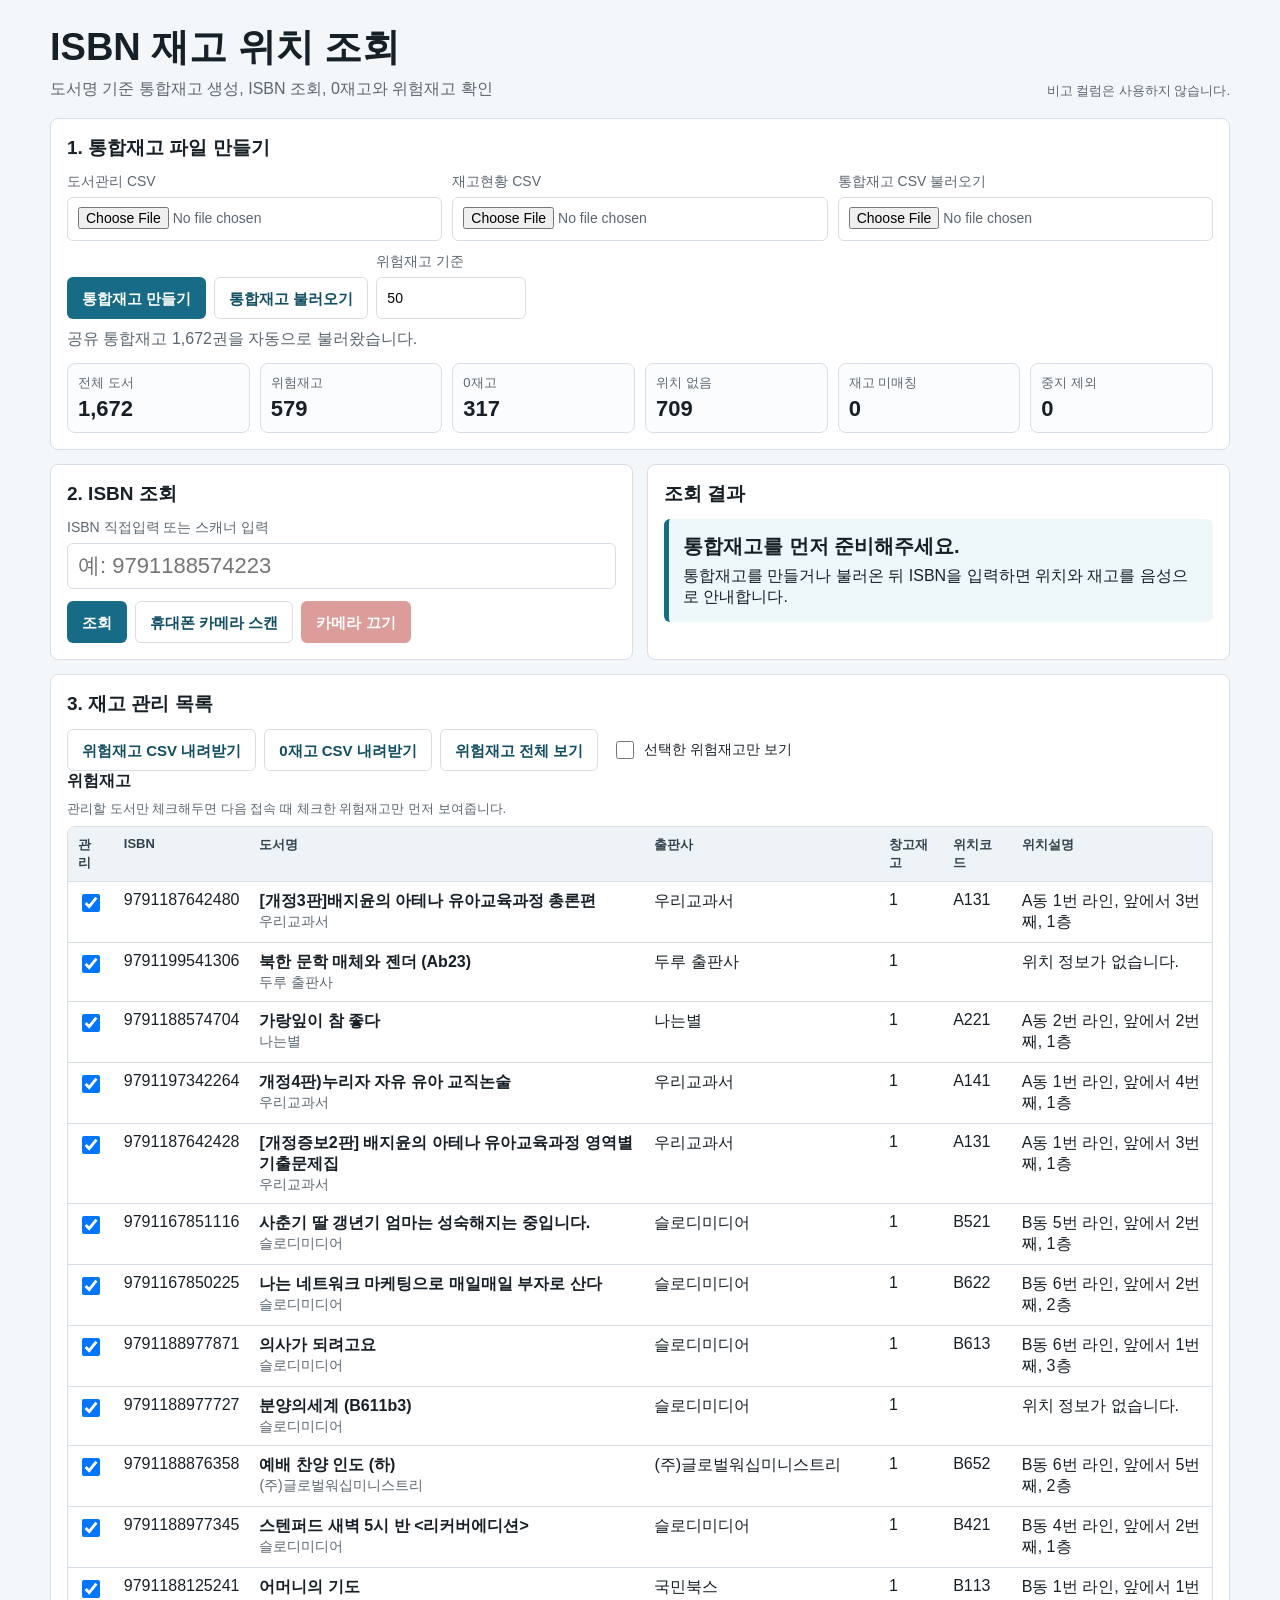
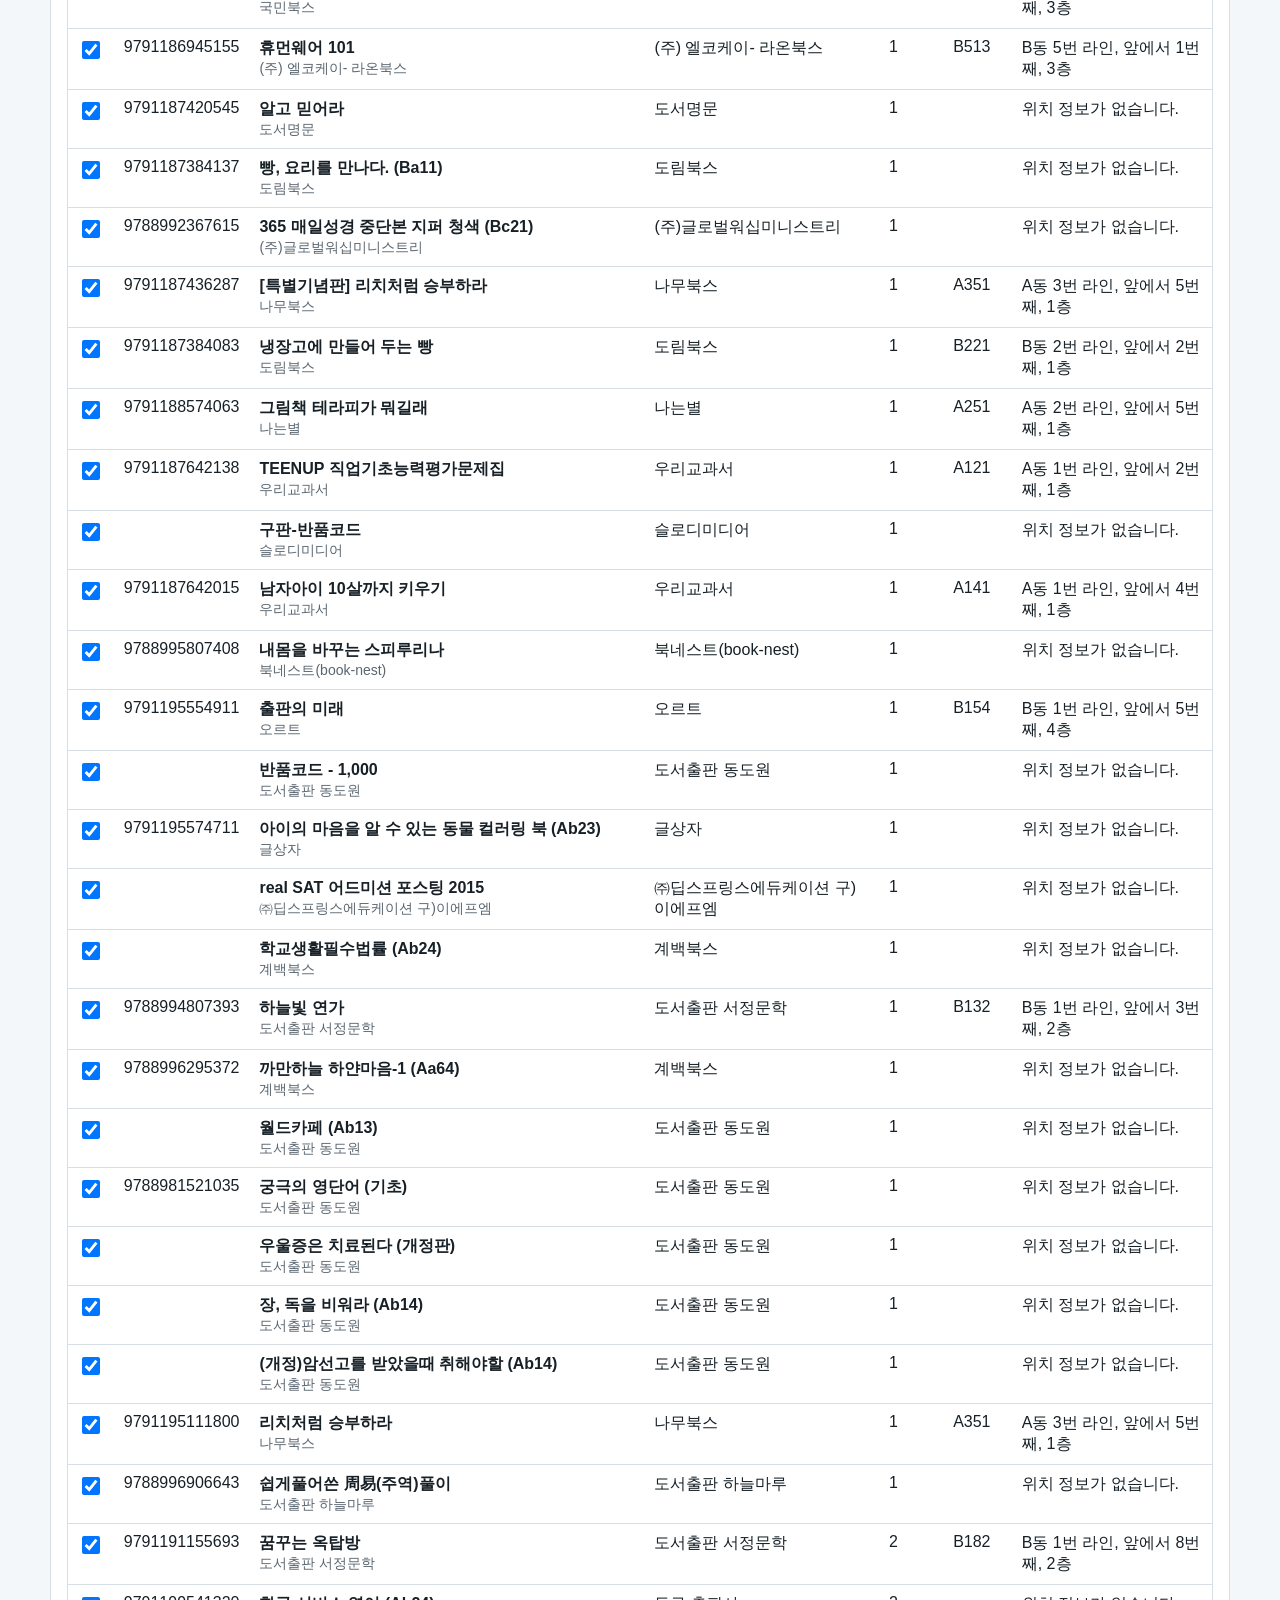
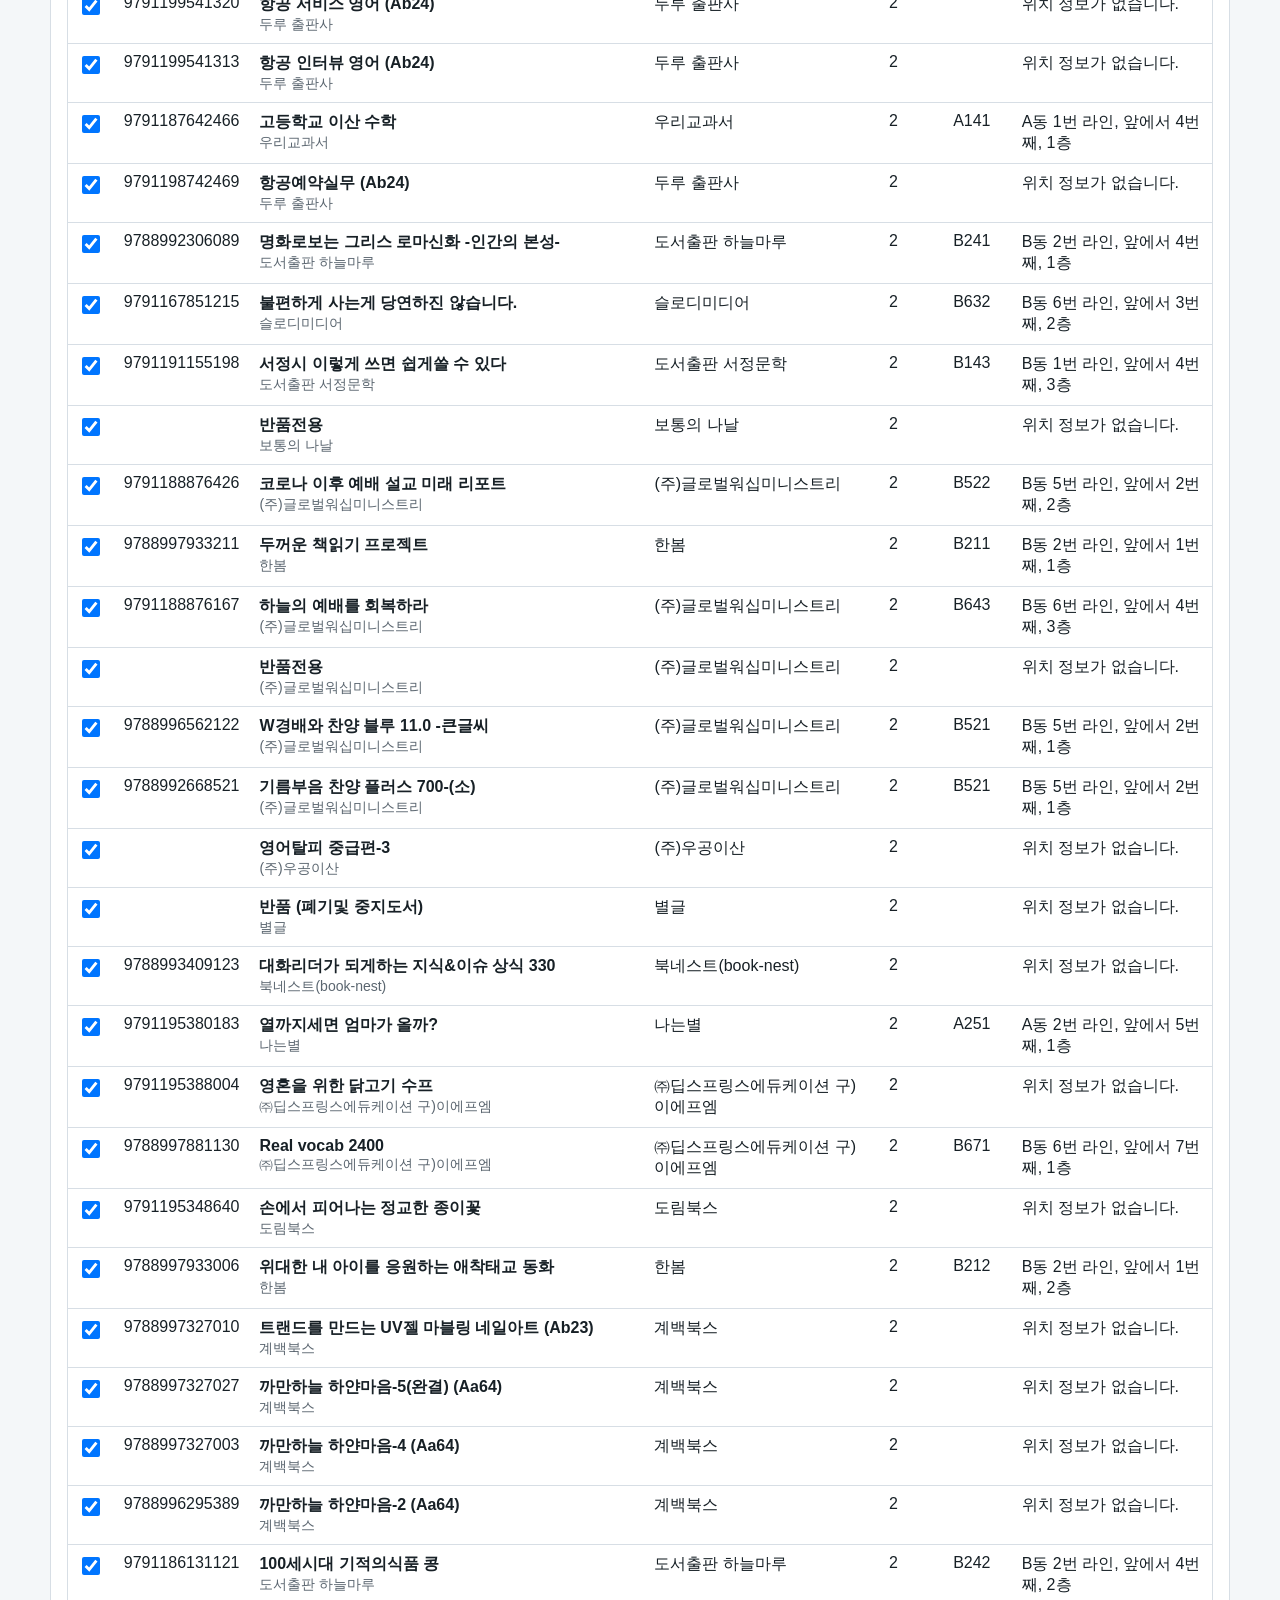
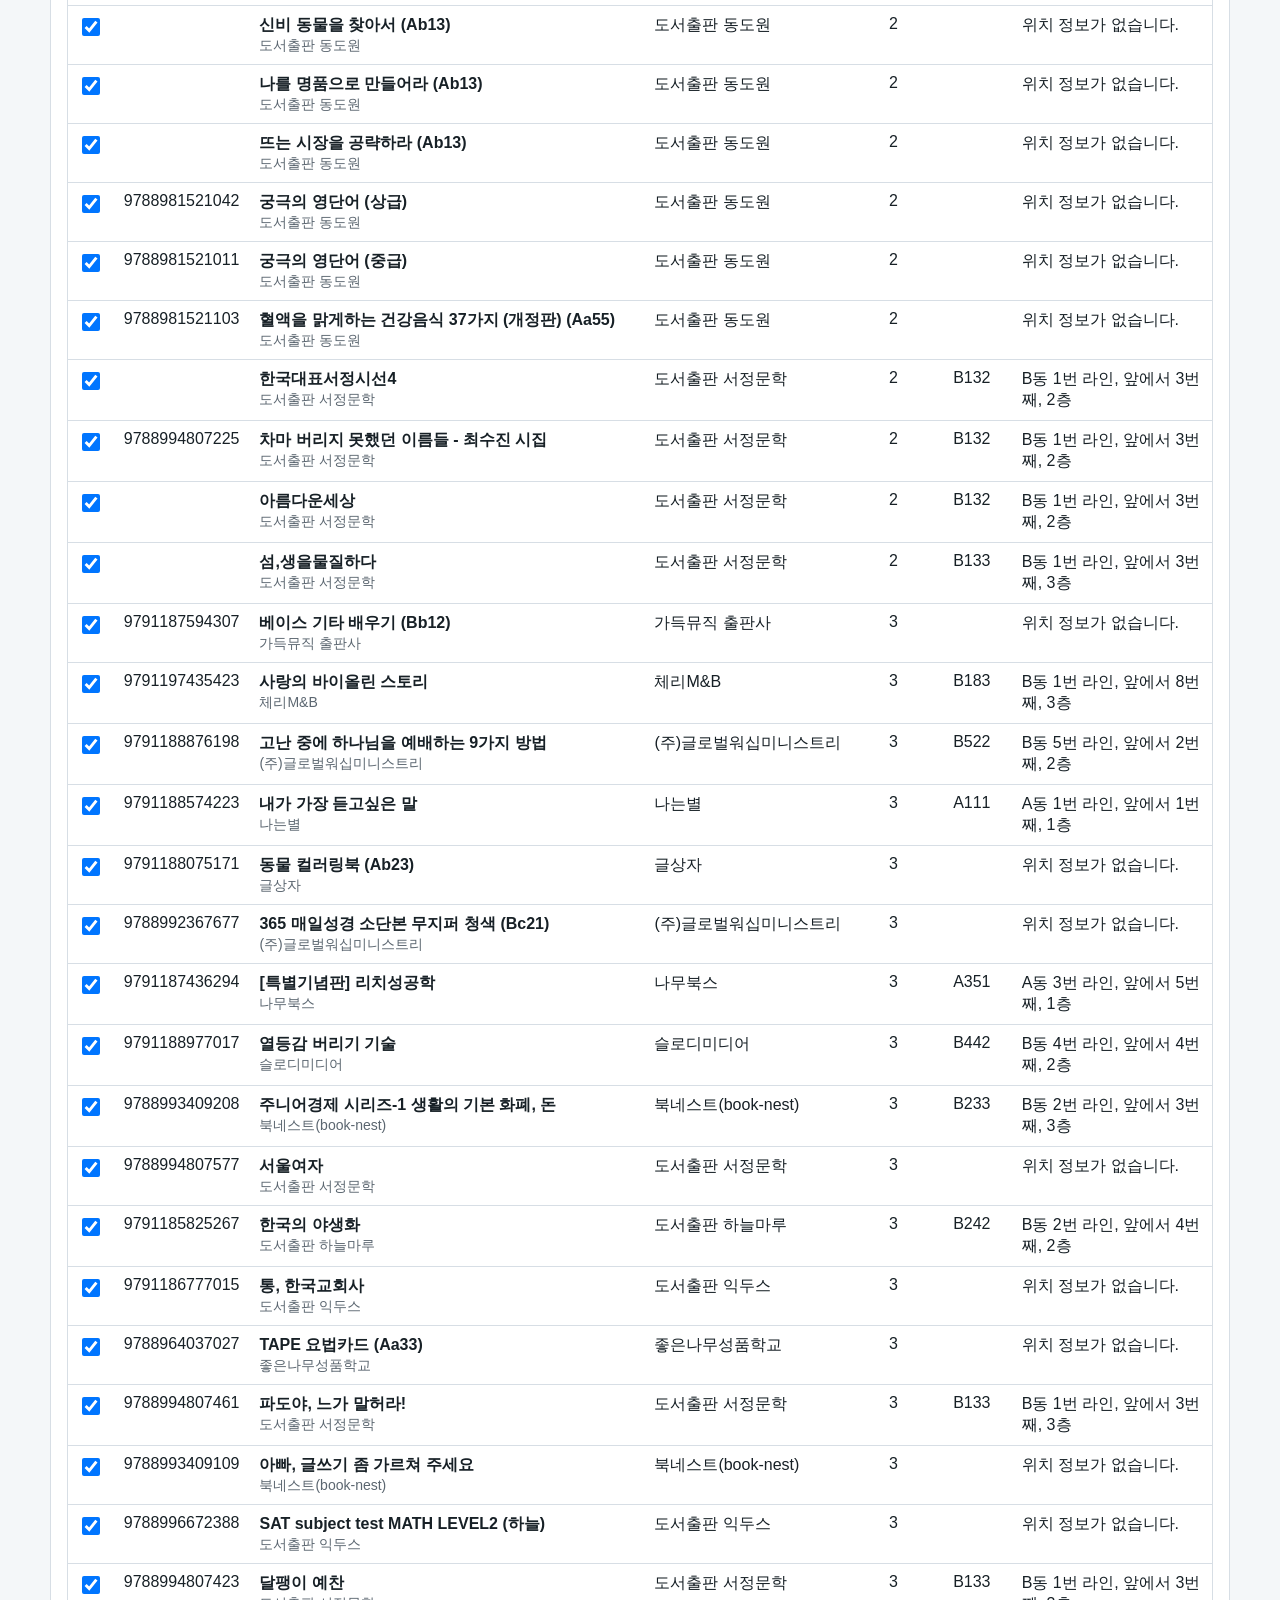
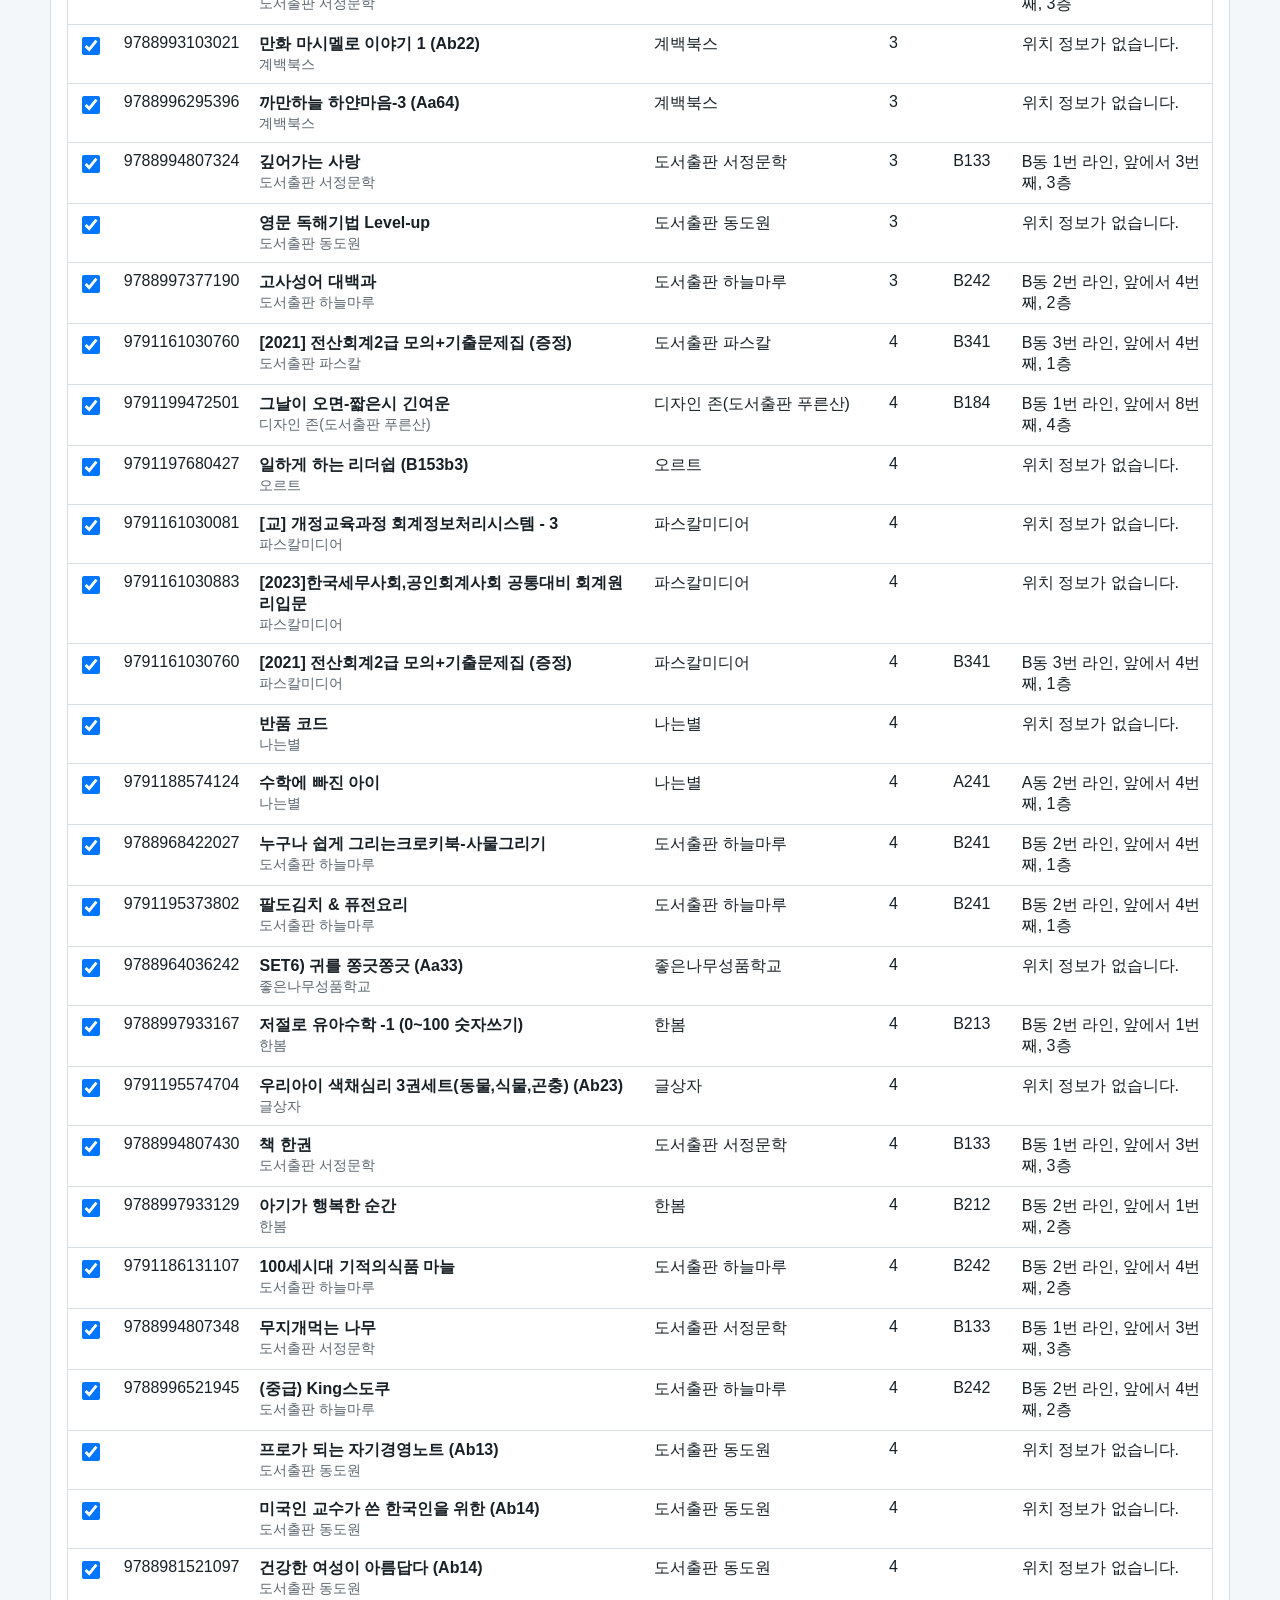
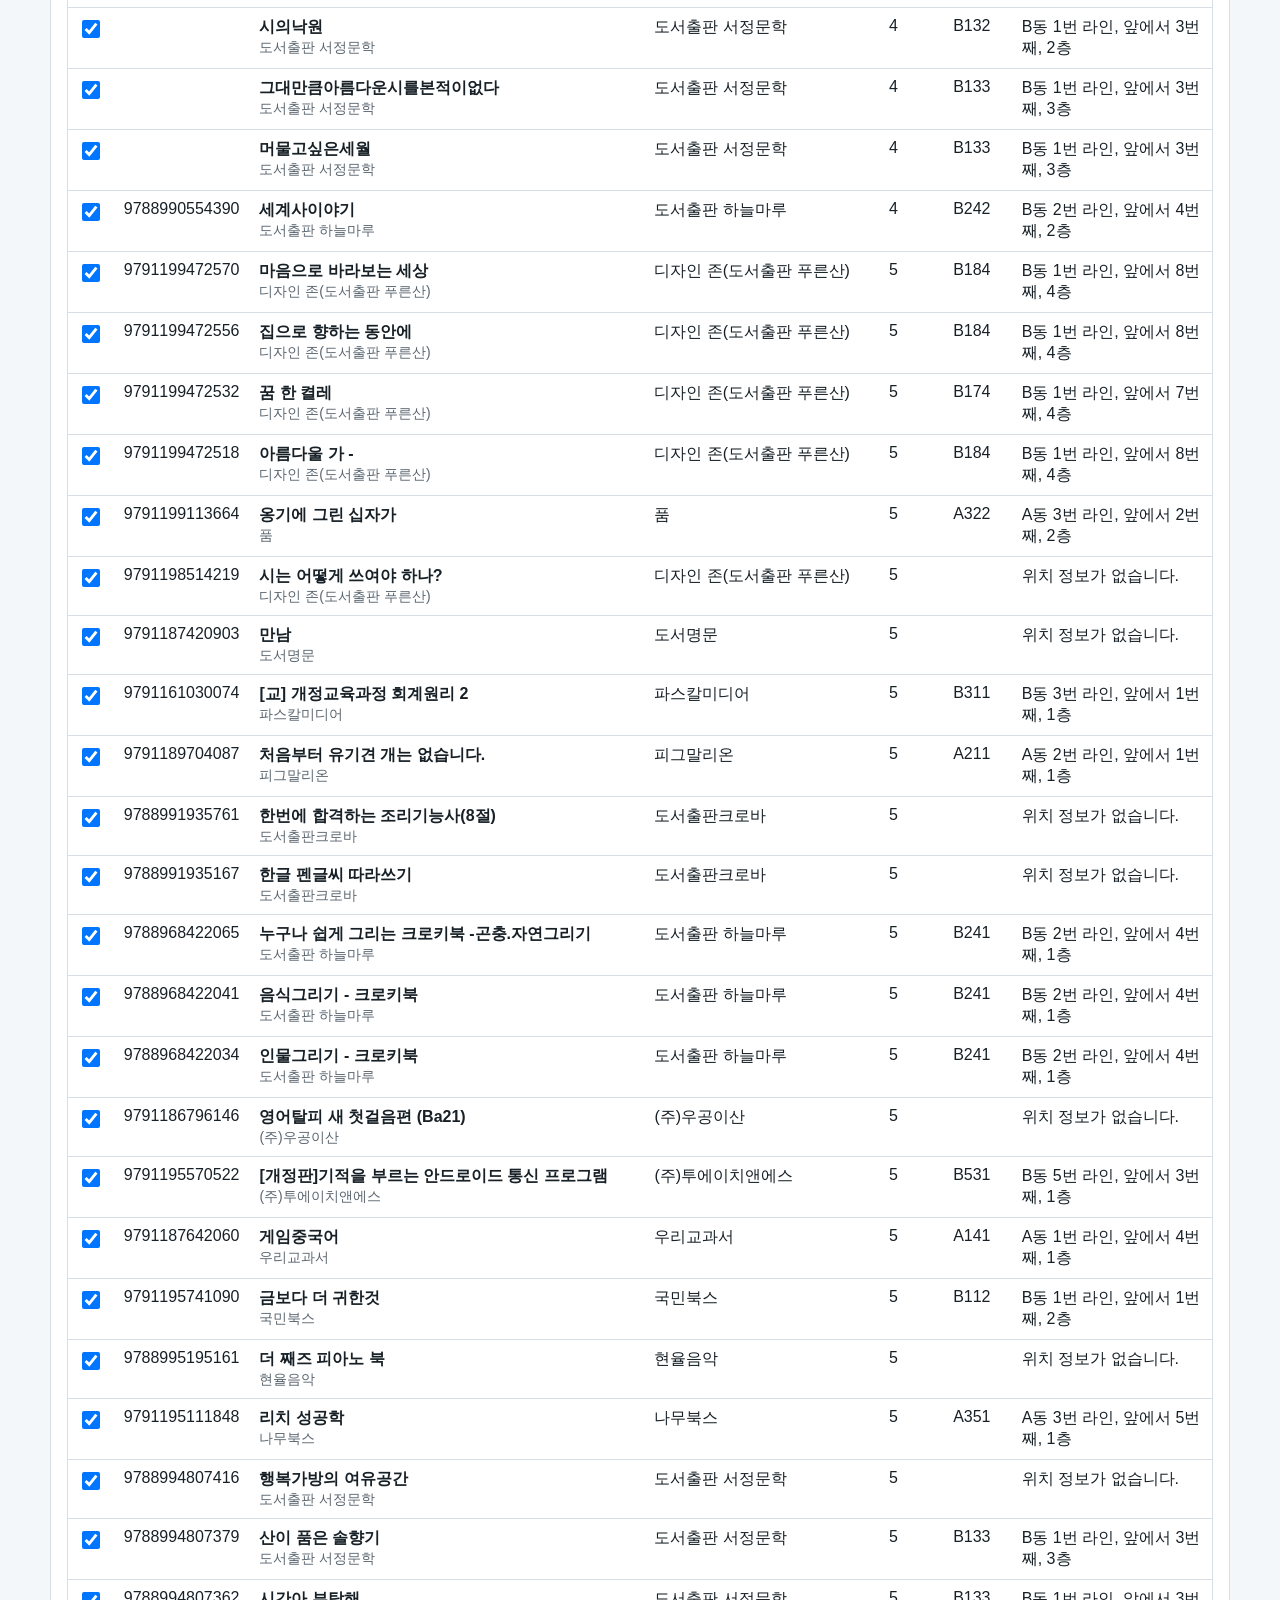
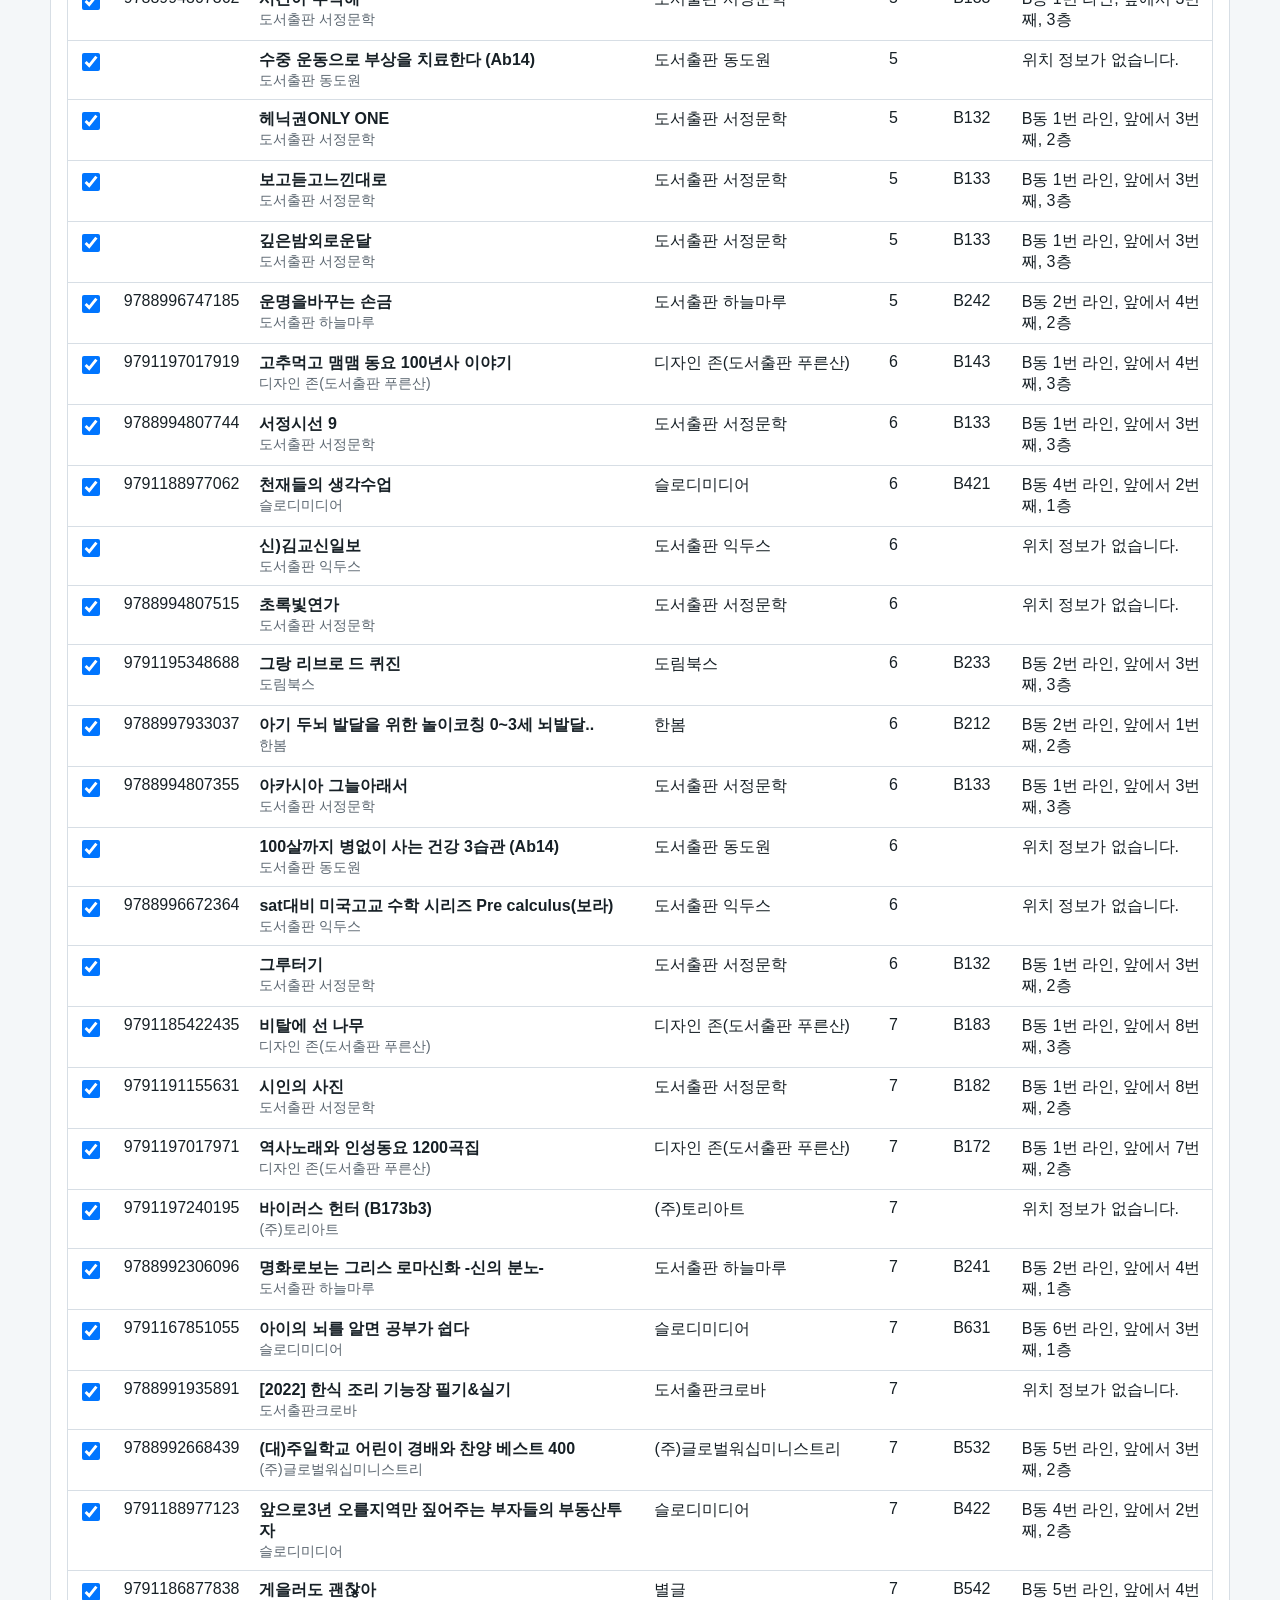
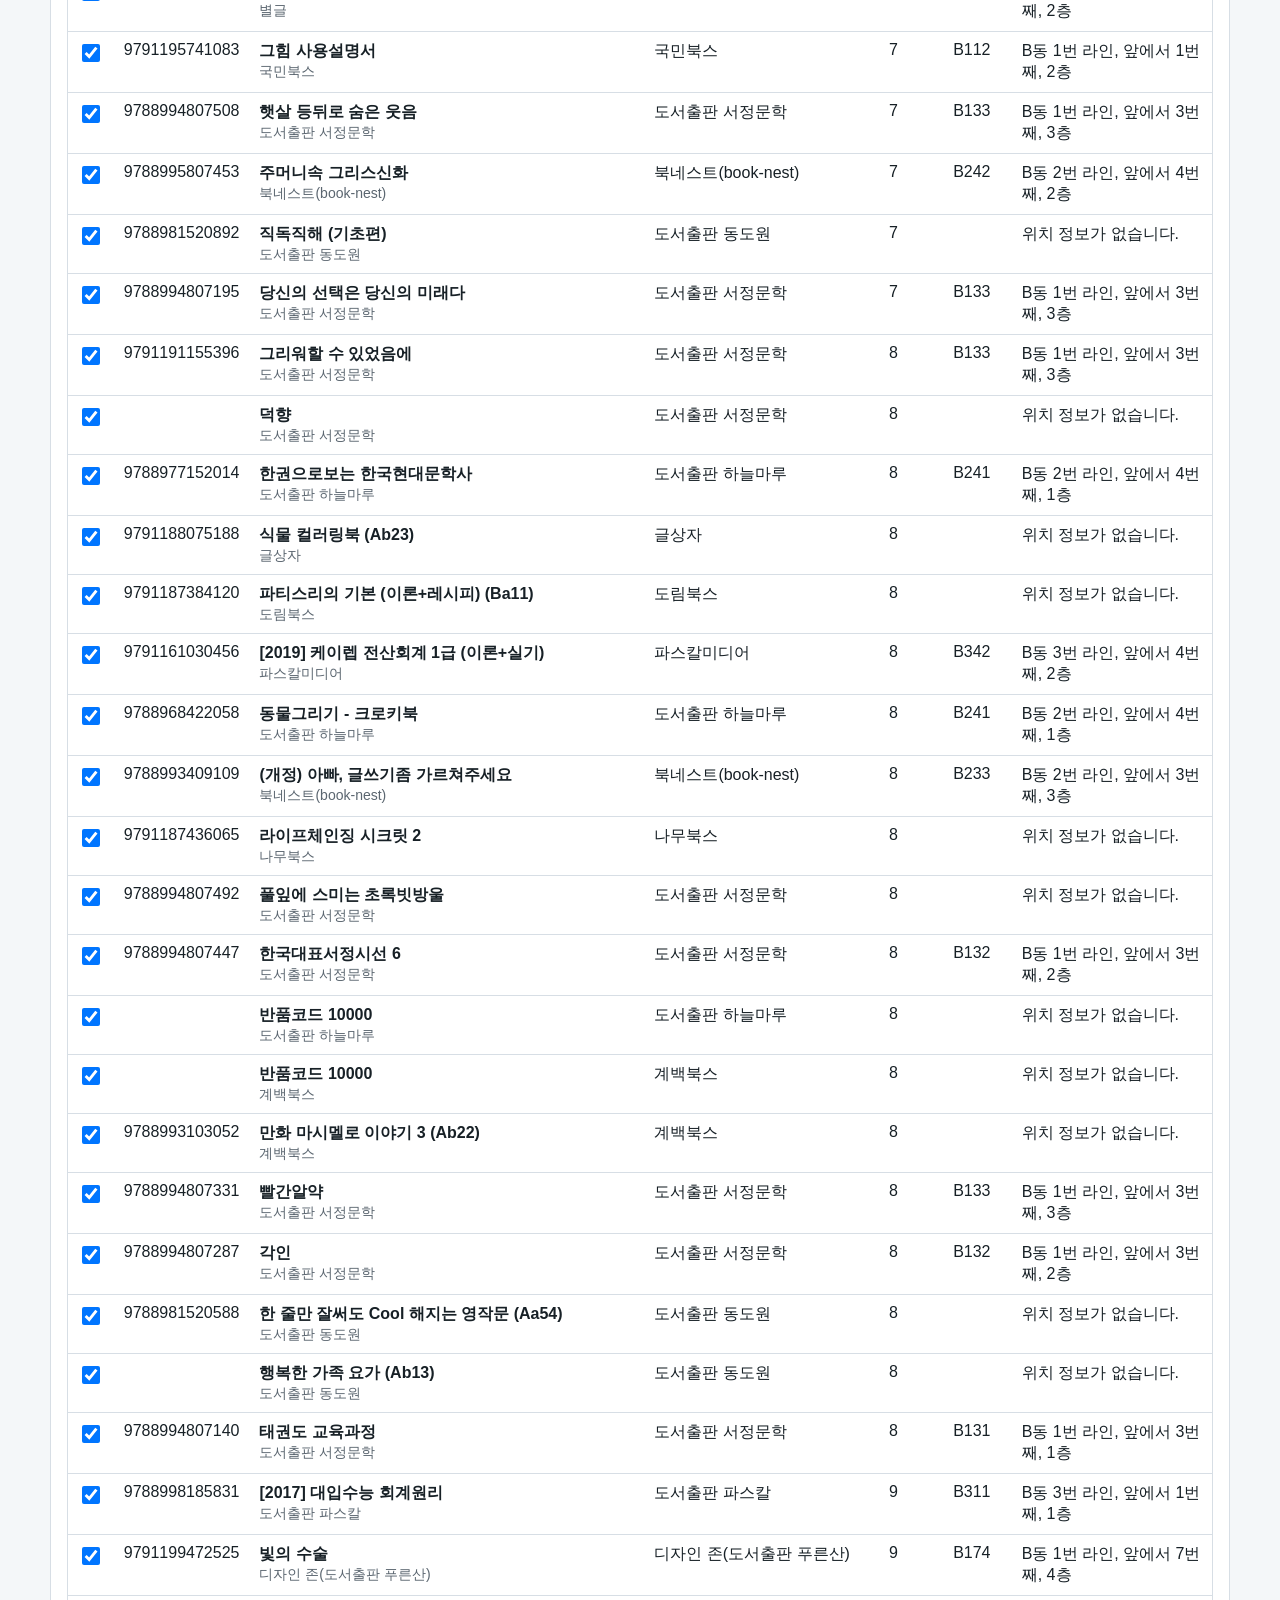
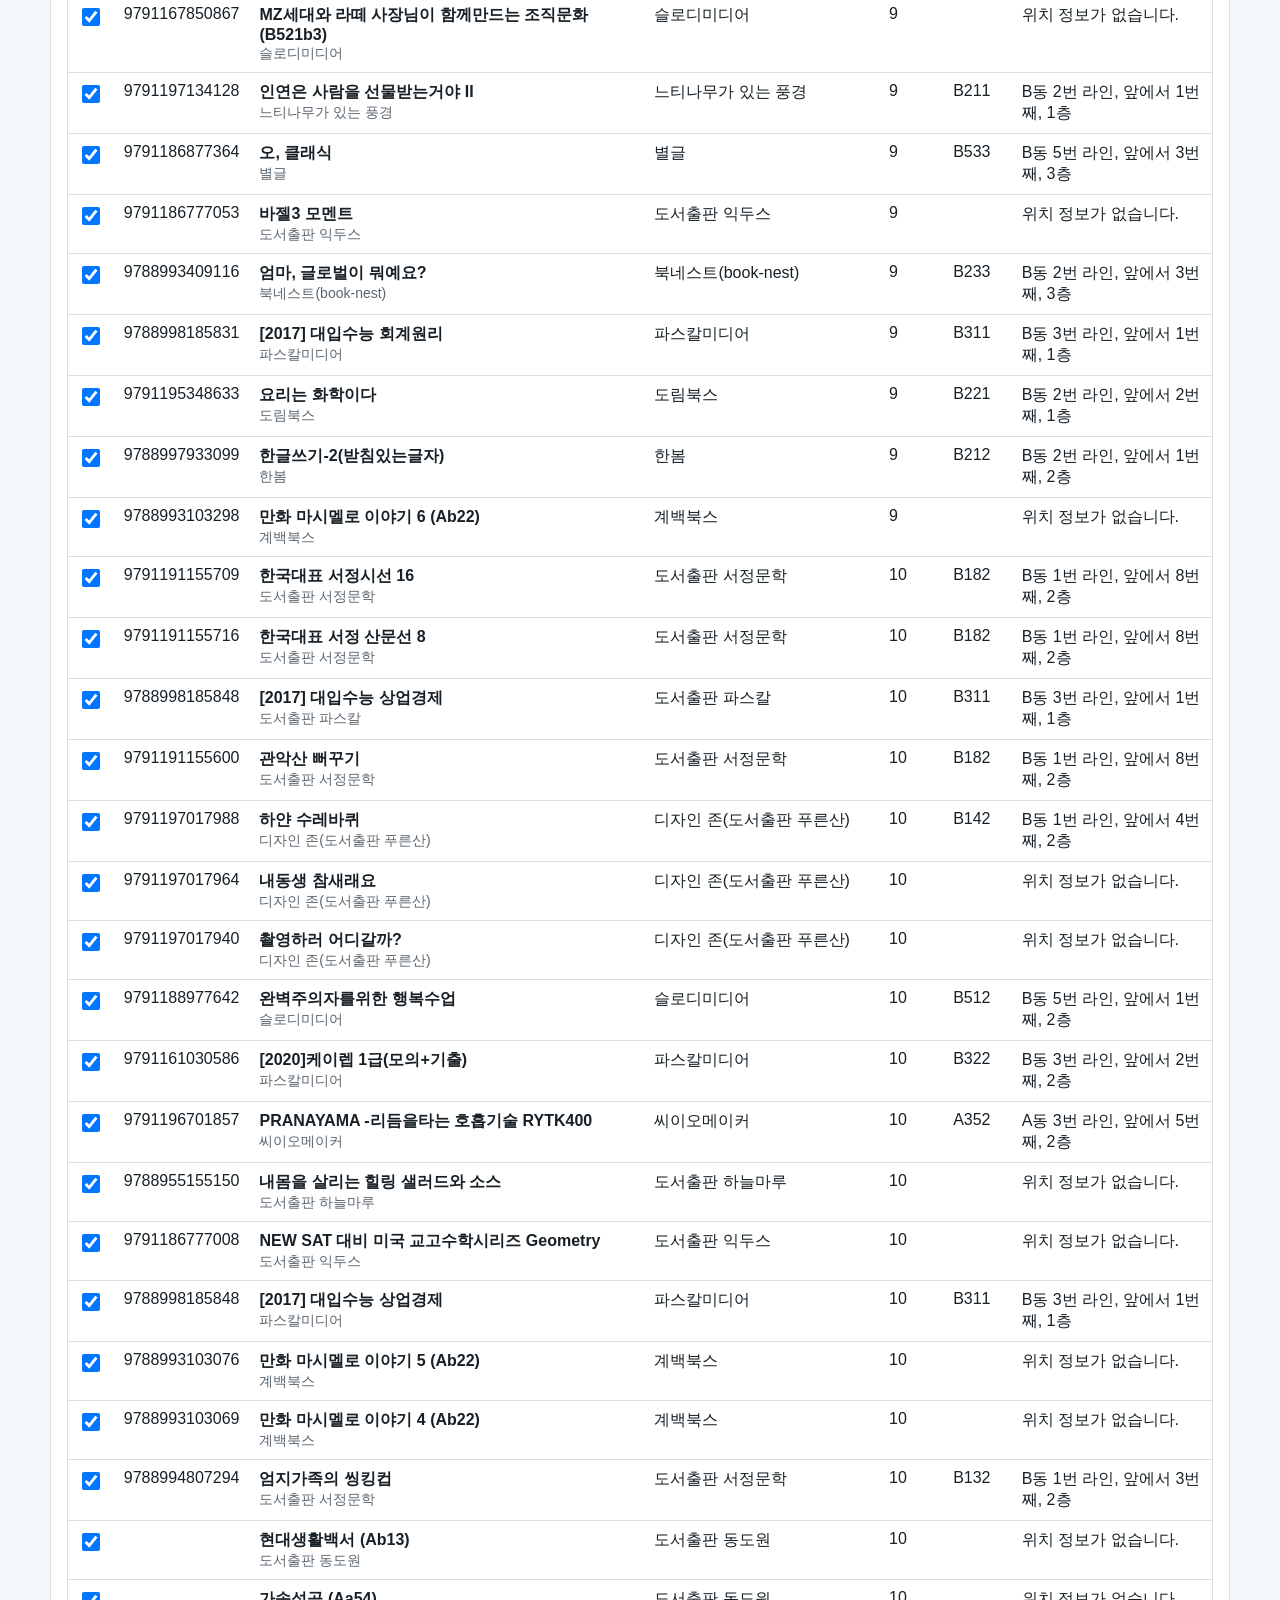
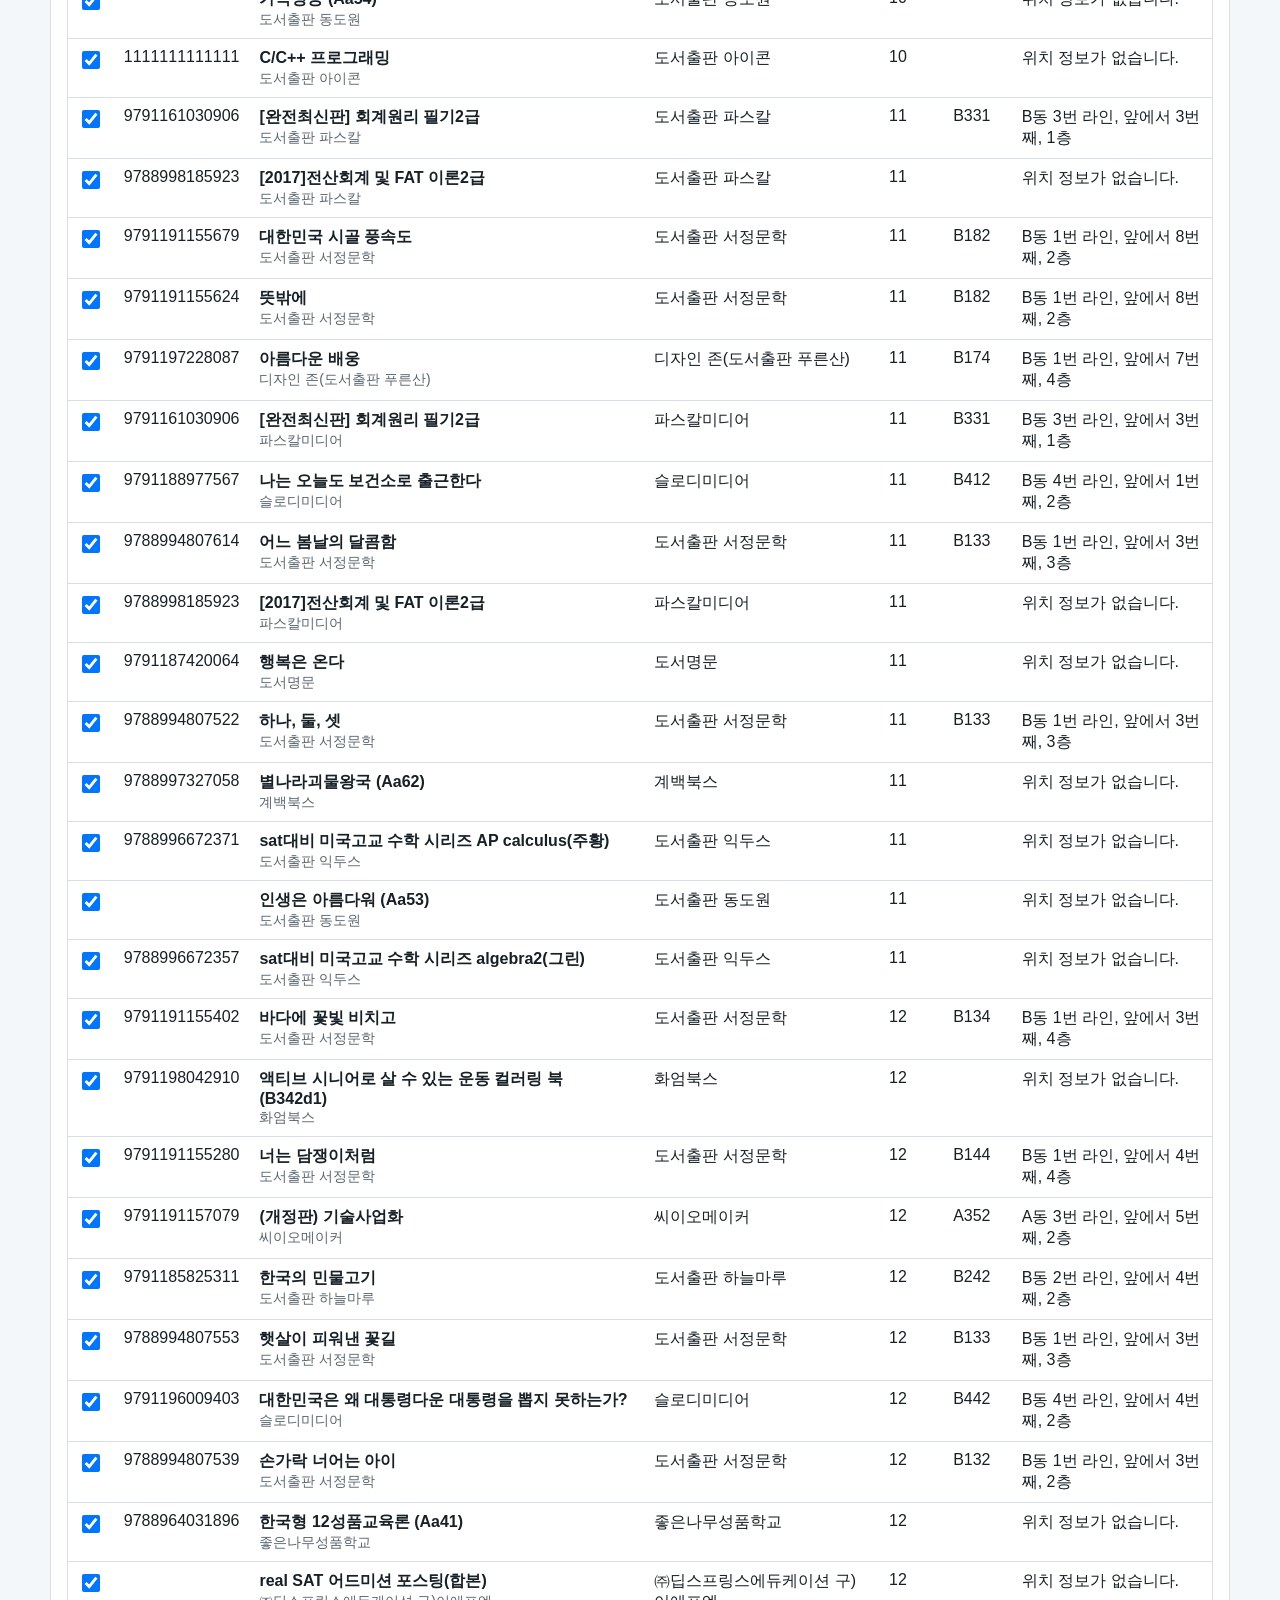
==== index.html @ b4473672 "Add files via upload" ====
<!doctype html>
<html lang="ko">
  <head>
    <meta charset="utf-8">
    <meta name="viewport" content="width=device-width, initial-scale=1">
    <meta name="theme-color" content="#176b87">
    <meta name="mobile-web-app-capable" content="yes">
    <meta name="apple-mobile-web-app-capable" content="yes">
    <meta name="apple-mobile-web-app-title" content="도서 재고 위치">
    <meta name="apple-mobile-web-app-status-bar-style" content="default">
    <title>ISBN 재고 위치 조회</title>
    <link rel="manifest" href="manifest.webmanifest">
    <link rel="icon" href="assets/icon.svg" type="image/svg+xml">
    <link rel="apple-touch-icon" href="assets/icon-180.png">
    <link rel="stylesheet" href="styles.css">
  </head>
  <body>
    <main>
      <header>
        <div>
          <h1>ISBN 재고 위치 조회</h1>
          <p class="subtitle">도서명 기준 통합재고 생성, ISBN 조회, 0재고와 위험재고 확인</p>
        </div>
        <div class="header-actions">
          <button id="installButton" class="secondary install-button" type="button" hidden>앱 설치</button>
          <p class="small">비고 컬럼은 사용하지 않습니다.</p>
        </div>
      </header>

      <section class="grid">
        <div class="panel wide">
          <h2>1. 통합재고 파일 만들기</h2>
          <div class="field-grid">
            <label>
              도서관리 CSV
              <input id="masterFile" type="file" accept=".csv,text/csv">
            </label>
            <label>
              재고현황 CSV
              <input id="stockFile" type="file" accept=".csv,text/csv">
            </label>
            <label>
              통합재고 CSV 불러오기
              <input id="mergedFile" type="file" accept=".csv,text/csv">
            </label>
          </div>
          <div class="actions">
            <button id="mergeButton" type="button">통합재고 만들기</button>
            <button id="loadMergedButton" class="secondary" type="button">통합재고 불러오기</button>
            <label class="threshold-field">
              위험재고 기준
              <input id="riskThreshold" type="number" min="1" step="1" value="50">
            </label>
          </div>
          <p id="mergeStatus" class="status">GitHub에 merged-stock.csv가 있으면 모든 기기에서 자동으로 불러옵니다. 새 재고는 이 PC에서 통합 후 같은 이름으로 GitHub에 올리면 됩니다.</p>

          <div class="kpis" aria-label="요약">
            <div class="kpi"><span>전체 도서</span><strong id="totalCount">0</strong></div>
            <div class="kpi"><span>위험재고</span><strong id="riskCount">0</strong></div>
            <div class="kpi"><span>0재고</span><strong id="zeroCount">0</strong></div>
            <div class="kpi"><span>위치 없음</span><strong id="noLocationCount">0</strong></div>
            <div class="kpi"><span>재고 미매칭</span><strong id="noStockCount">0</strong></div>
            <div class="kpi"><span>중지 제외</span><strong id="stoppedCount">0</strong></div>
          </div>
        </div>

        <div class="panel">
          <h2>2. ISBN 조회</h2>
          <label>
            ISBN 직접입력 또는 스캐너 입력
            <input id="isbnInput" type="text" inputmode="numeric" autocomplete="off" placeholder="예: 9791188574223">
          </label>
          <div class="actions">
            <button id="findButton" type="button">조회</button>
            <button id="startCameraButton" class="secondary" type="button">휴대폰 카메라 스캔</button>
            <button id="stopCameraButton" class="danger" type="button" disabled>카메라 끄기</button>
          </div>
          <div id="cameraBox" class="camera-box">
            <video id="video" autoplay muted playsinline></video>
            <div id="html5Reader"></div>
          </div>
        </div>

        <div class="panel">
          <h2>조회 결과</h2>
          <div id="answer" class="answer">
            <strong>통합재고를 먼저 준비해주세요.</strong>
            <p>통합재고를 만들거나 불러온 뒤 ISBN을 입력하면 위치와 재고를 음성으로 안내합니다.</p>
          </div>
        </div>

        <div class="panel wide">
          <h2>3. 재고 관리 목록</h2>
          <div class="actions">
            <button id="downloadRiskButton" class="secondary" type="button" disabled>위험재고 CSV 내려받기</button>
            <button id="downloadZeroButton" class="secondary" type="button" disabled>0재고 CSV 내려받기</button>
            <button id="showAllRiskButton" class="secondary" type="button">위험재고 전체 보기</button>
            <label class="inline-check">
              <input id="selectedRiskOnly" type="checkbox">
              선택한 위험재고만 보기
            </label>
          </div>

          <h3>위험재고</h3>
          <p class="small table-note">관리할 도서만 체크해두면 다음 접속 때 체크한 위험재고만 먼저 보여줍니다.</p>
          <div class="table-wrap">
            <table>
              <thead>
                <tr>
                  <th>관리</th>
                  <th>ISBN</th>
                  <th>도서명</th>
                  <th>출판사</th>
                  <th>창고재고</th>
                  <th>위치코드</th>
                  <th>위치설명</th>
                </tr>
              </thead>
              <tbody id="riskBody"></tbody>
            </table>
          </div>

          <h3 class="subtable-title">0재고</h3>
          <div class="table-wrap">
            <table>
              <thead>
                <tr>
                  <th>ISBN</th>
                  <th>도서명</th>
                  <th>출판사</th>
                  <th>창고재고</th>
                  <th>위치코드</th>
                  <th>위치설명</th>
                </tr>
              </thead>
              <tbody id="zeroBody"></tbody>
            </table>
          </div>
        </div>
      </section>
    </main>
    <script src="app.js"></script>
  </body>
</html>
---- styles.css ----
:root {
  color-scheme: light;
  font-family: "Segoe UI", "Malgun Gothic", Arial, sans-serif;
  --ink: #172026;
  --muted: #5b6670;
  --line: #d7dee5;
  --paper: #ffffff;
  --wash: #f4f7f9;
  --brand: #176b87;
  --brand-dark: #104e62;
  --warn: #b3261e;
  --safe: #176b3a;
}

* {
  box-sizing: border-box;
}

body {
  margin: 0;
  background: var(--wash);
  color: var(--ink);
}

main {
  width: min(1180px, calc(100% - 28px));
  margin: 0 auto;
  padding: 22px 0 36px;
}

header {
  display: flex;
  align-items: end;
  justify-content: space-between;
  gap: 18px;
  margin-bottom: 18px;
}

.header-actions {
  display: flex;
  align-items: center;
  gap: 10px;
}

.install-button {
  white-space: nowrap;
}

h1,
h2,
h3,
p {
  margin: 0;
}

h1 {
  font-size: clamp(24px, 4vw, 38px);
  letter-spacing: 0;
}

h2 {
  font-size: 19px;
  margin-bottom: 12px;
}

h3 {
  font-size: 16px;
  margin-bottom: 8px;
}

.subtitle {
  color: var(--muted);
  margin-top: 6px;
}

.grid {
  display: grid;
  grid-template-columns: 1fr 1fr;
  gap: 14px;
}

.panel {
  background: var(--paper);
  border: 1px solid var(--line);
  border-radius: 8px;
  padding: 16px;
}

.wide {
  grid-column: 1 / -1;
}

.field-grid {
  display: grid;
  grid-template-columns: repeat(3, 1fr);
  gap: 10px;
}

label {
  display: grid;
  gap: 6px;
  color: var(--muted);
  font-size: 14px;
}

input[type="file"],
input[type="text"],
input[type="number"] {
  width: 100%;
  border: 1px solid var(--line);
  border-radius: 6px;
  min-height: 44px;
  padding: 9px 10px;
  font: inherit;
  background: white;
}

input[type="checkbox"] {
  width: 18px;
  height: 18px;
}

input[type="text"] {
  font-size: 22px;
  letter-spacing: 0;
}

.actions {
  display: flex;
  flex-wrap: wrap;
  align-items: end;
  gap: 8px;
  margin-top: 12px;
}

.threshold-field {
  width: 150px;
}

.threshold-field input {
  min-height: 42px;
}

.inline-check {
  display: inline-flex;
  grid-template-columns: none;
  align-items: center;
  gap: 7px;
  min-height: 42px;
  padding: 0 6px;
  color: var(--ink);
}

button {
  min-height: 42px;
  border: 1px solid transparent;
  border-radius: 6px;
  padding: 0 14px;
  background: var(--brand);
  color: white;
  font: 700 15px/1 "Segoe UI", "Malgun Gothic", Arial, sans-serif;
  cursor: pointer;
}

button:hover {
  background: var(--brand-dark);
}

button.secondary {
  background: white;
  color: var(--brand-dark);
  border-color: var(--line);
}

button.secondary:hover {
  background: #eef5f7;
}

button.danger {
  background: var(--warn);
}

button:disabled {
  opacity: .45;
  cursor: not-allowed;
}

.status {
  margin-top: 10px;
  min-height: 22px;
  color: var(--muted);
}

.result {
  display: grid;
  gap: 10px;
}

.answer {
  border-left: 5px solid var(--brand);
  background: #eef8fa;
  padding: 14px;
  border-radius: 6px;
  min-height: 86px;
}

.answer strong {
  display: block;
  font-size: 20px;
  margin-bottom: 6px;
}

.answer .stock-risk {
  color: var(--warn);
  font-weight: 800;
}

.answer .stock-safe {
  color: var(--safe);
  font-weight: 800;
}

.publisher {
  color: var(--muted);
  font-size: 14px;
}

.camera-box {
  display: none;
  margin-top: 12px;
  border: 1px solid var(--line);
  border-radius: 8px;
  overflow: hidden;
  background: #101820;
}

video {
  display: block;
  width: 100%;
  max-height: 360px;
  object-fit: cover;
}

#html5Reader {
  display: none;
  background: #101820;
}

#html5Reader video {
  max-height: 360px;
}

.table-wrap {
  overflow: auto;
  border: 1px solid var(--line);
  border-radius: 8px;
  margin-bottom: 16px;
}

.subtable-title {
  margin-top: 14px;
}

.table-note {
  margin-bottom: 8px;
}

.manage-cell {
  text-align: center;
}

table {
  width: 100%;
  border-collapse: collapse;
  min-width: 760px;
  background: white;
}

th,
td {
  border-bottom: 1px solid var(--line);
  padding: 9px 10px;
  text-align: left;
  vertical-align: top;
}

th {
  position: sticky;
  top: 0;
  background: #edf3f6;
  font-size: 13px;
  color: #34424d;
}

.small {
  color: var(--muted);
  font-size: 13px;
}

.kpis {
  display: grid;
  grid-template-columns: repeat(6, 1fr);
  gap: 10px;
  margin-top: 12px;
}

.kpi {
  border: 1px solid var(--line);
  border-radius: 8px;
  padding: 10px;
  background: #fbfcfd;
}

.kpi span {
  display: block;
  color: var(--muted);
  font-size: 13px;
}

.kpi strong {
  display: block;
  margin-top: 4px;
  font-size: 22px;
}

@media (max-width: 820px) {
  header,
  .grid,
  .field-grid,
  .kpis {
    grid-template-columns: 1fr;
  }

  header {
    display: block;
  }

  .panel,
  main {
    width: 100%;
  }
}
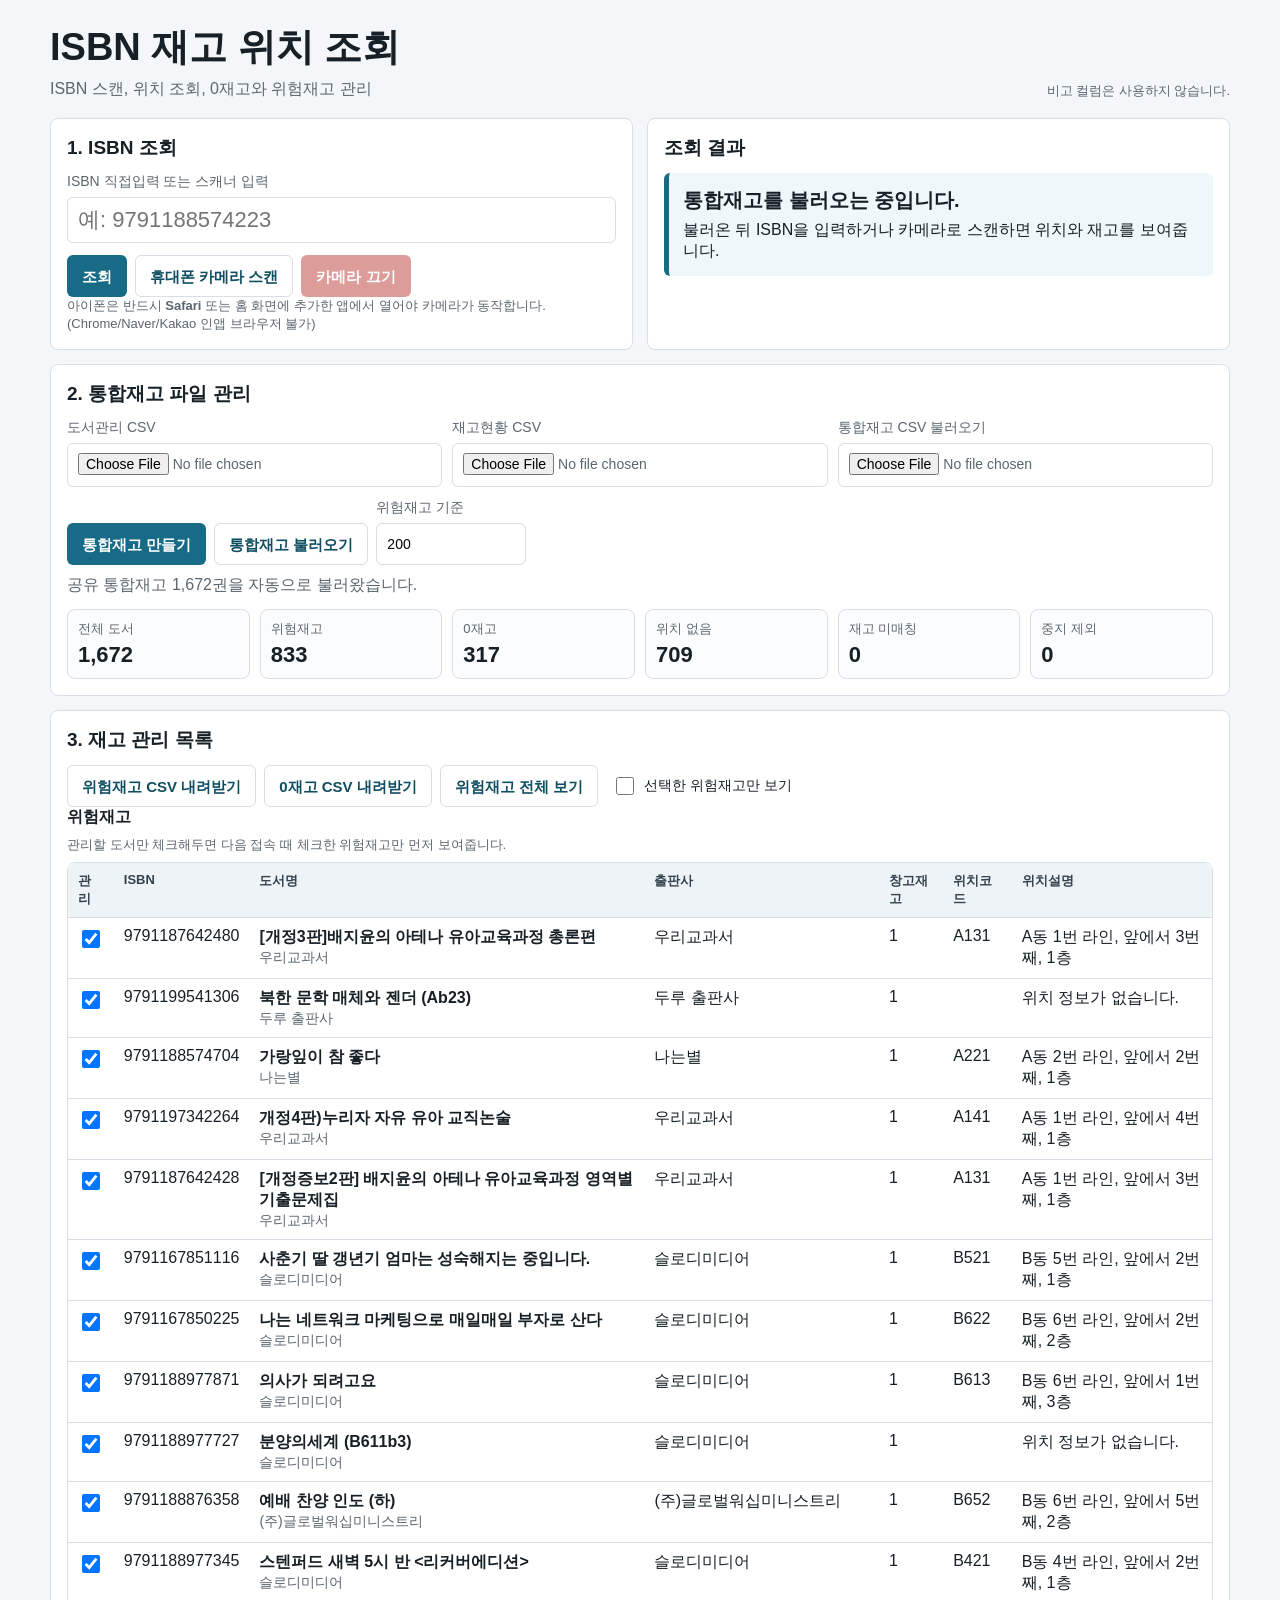
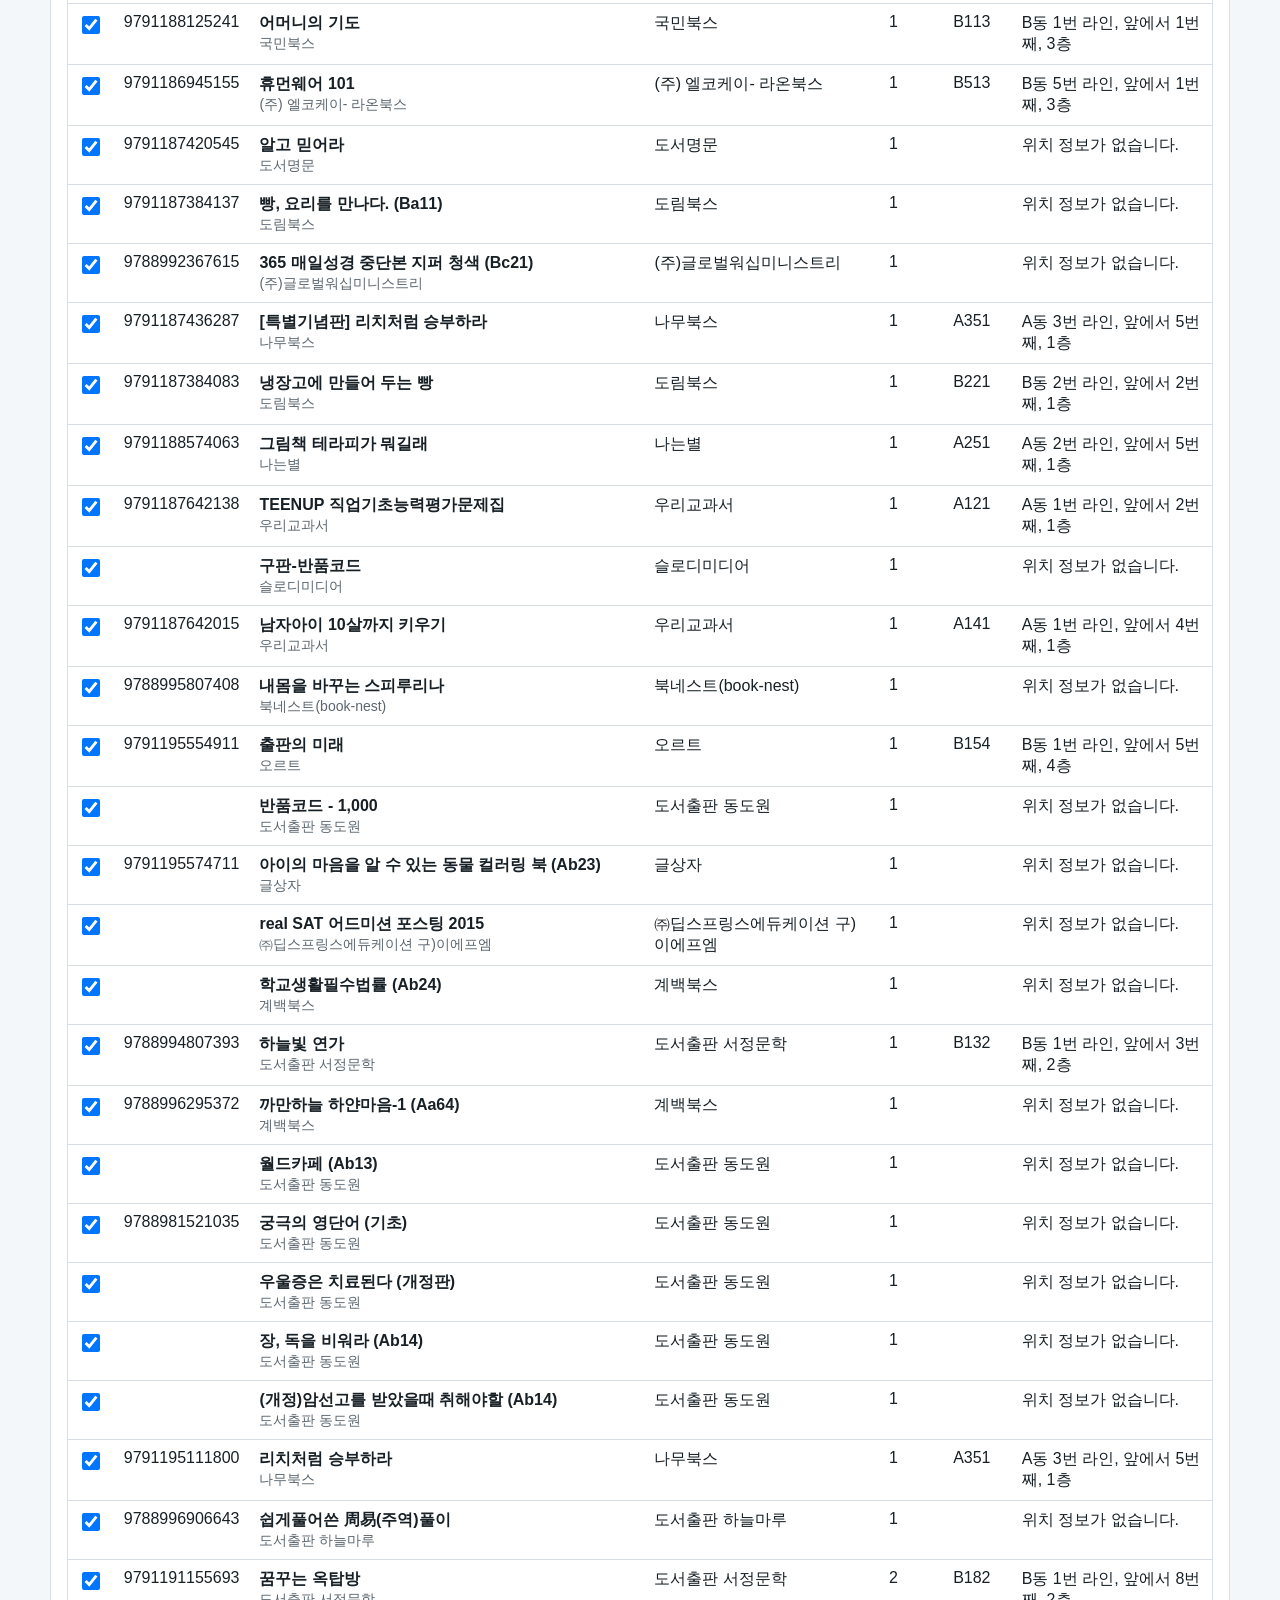
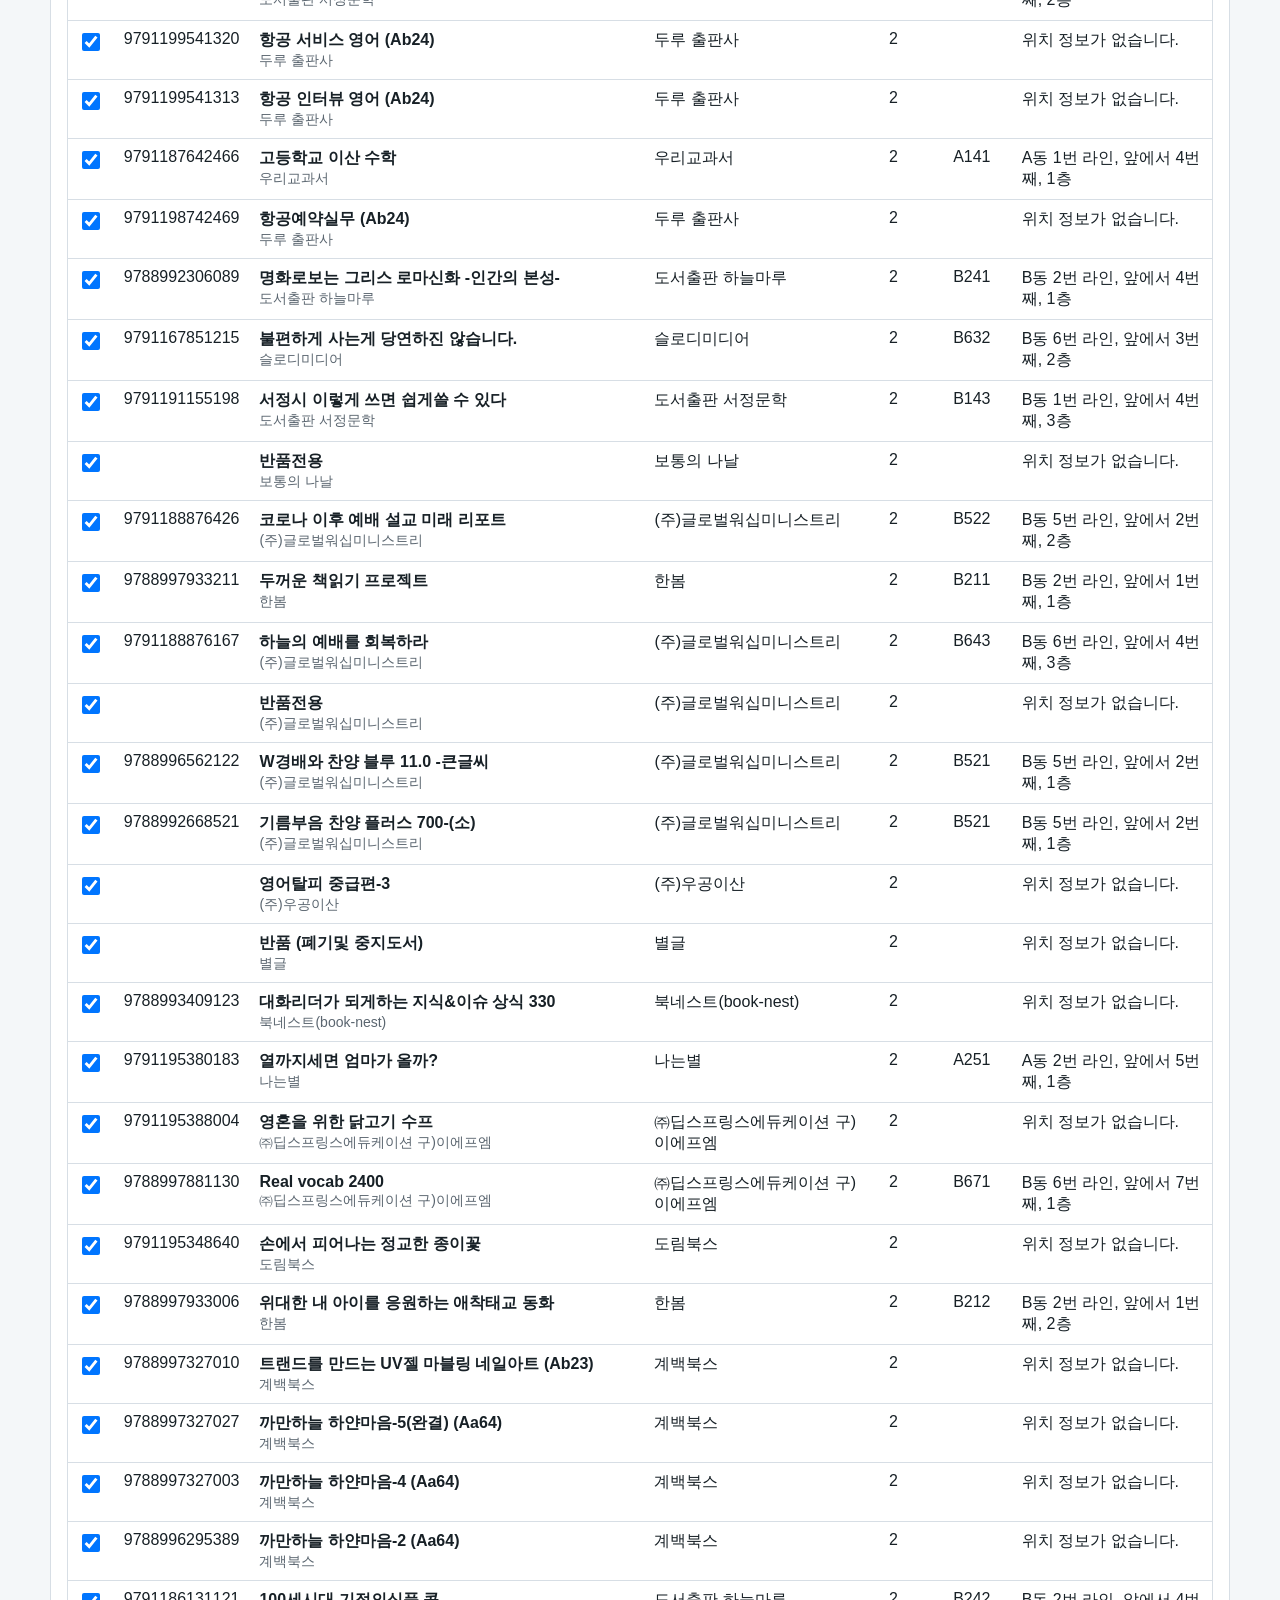
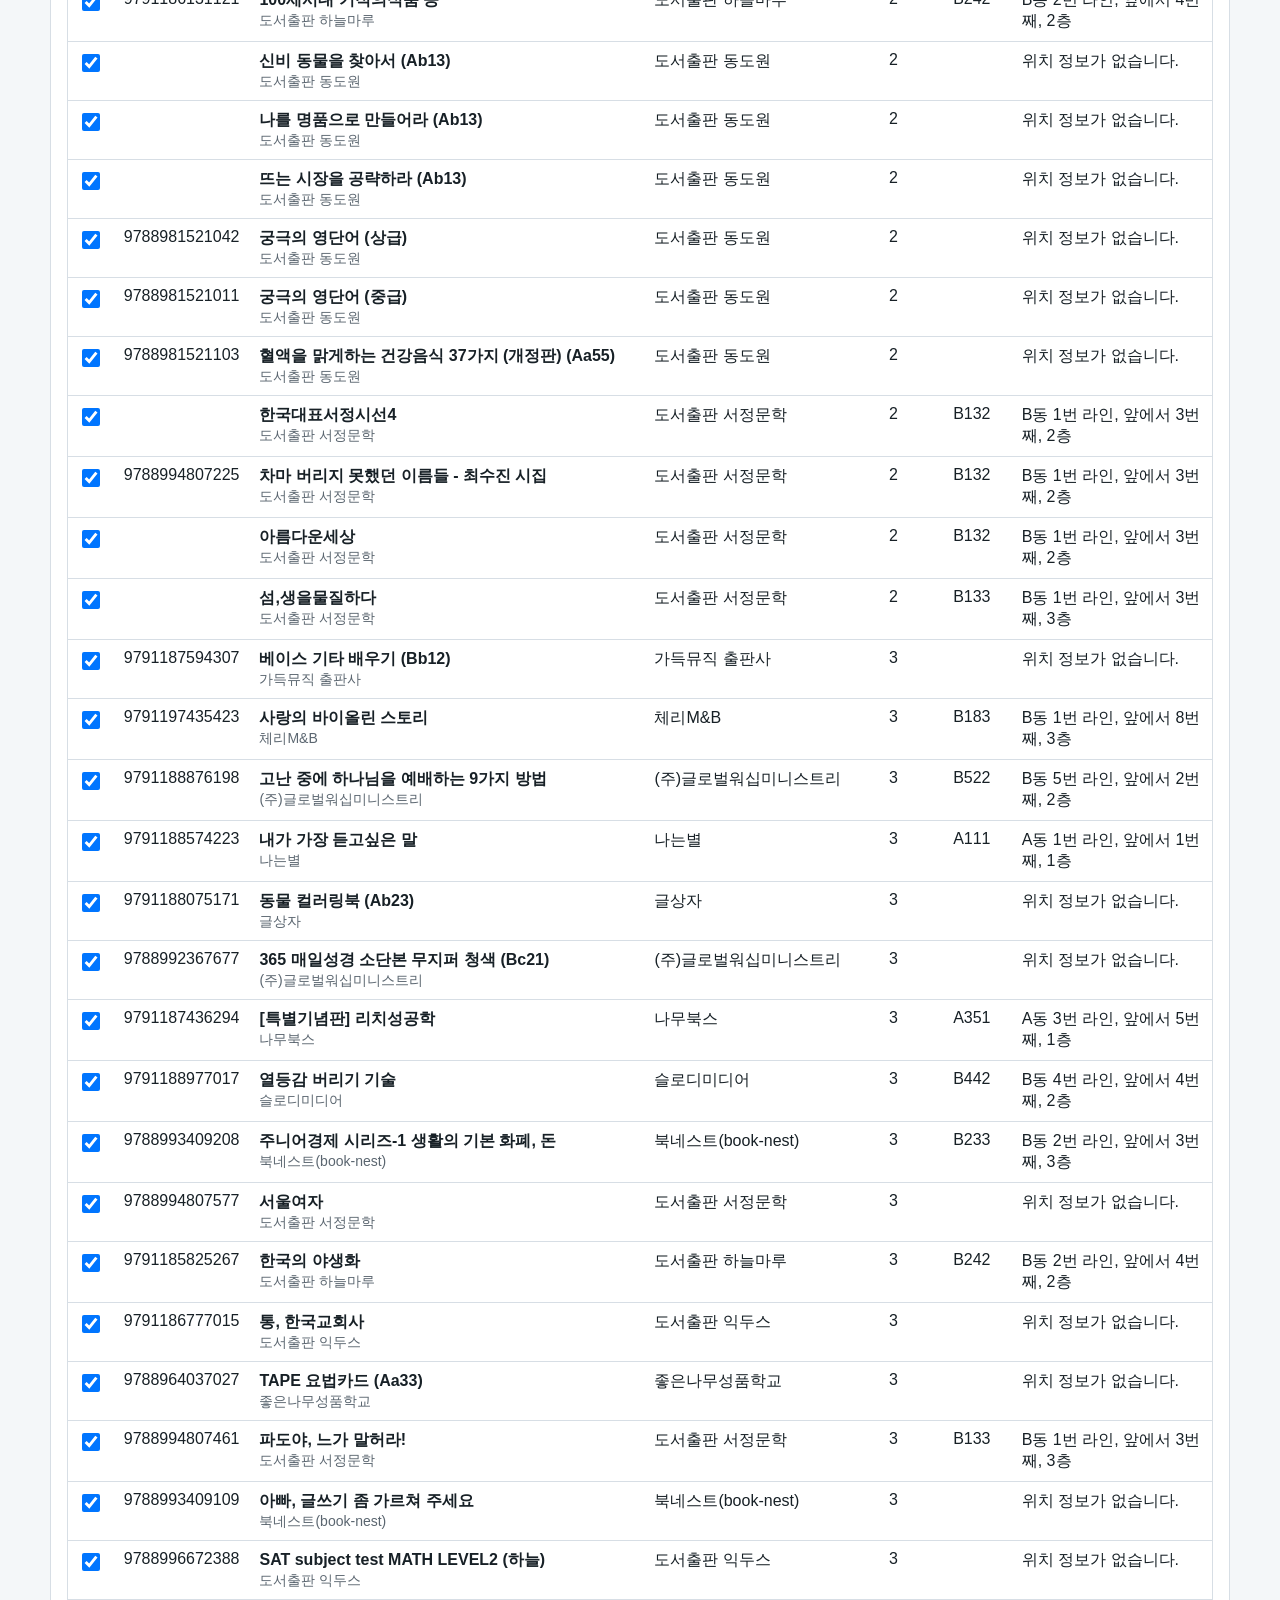
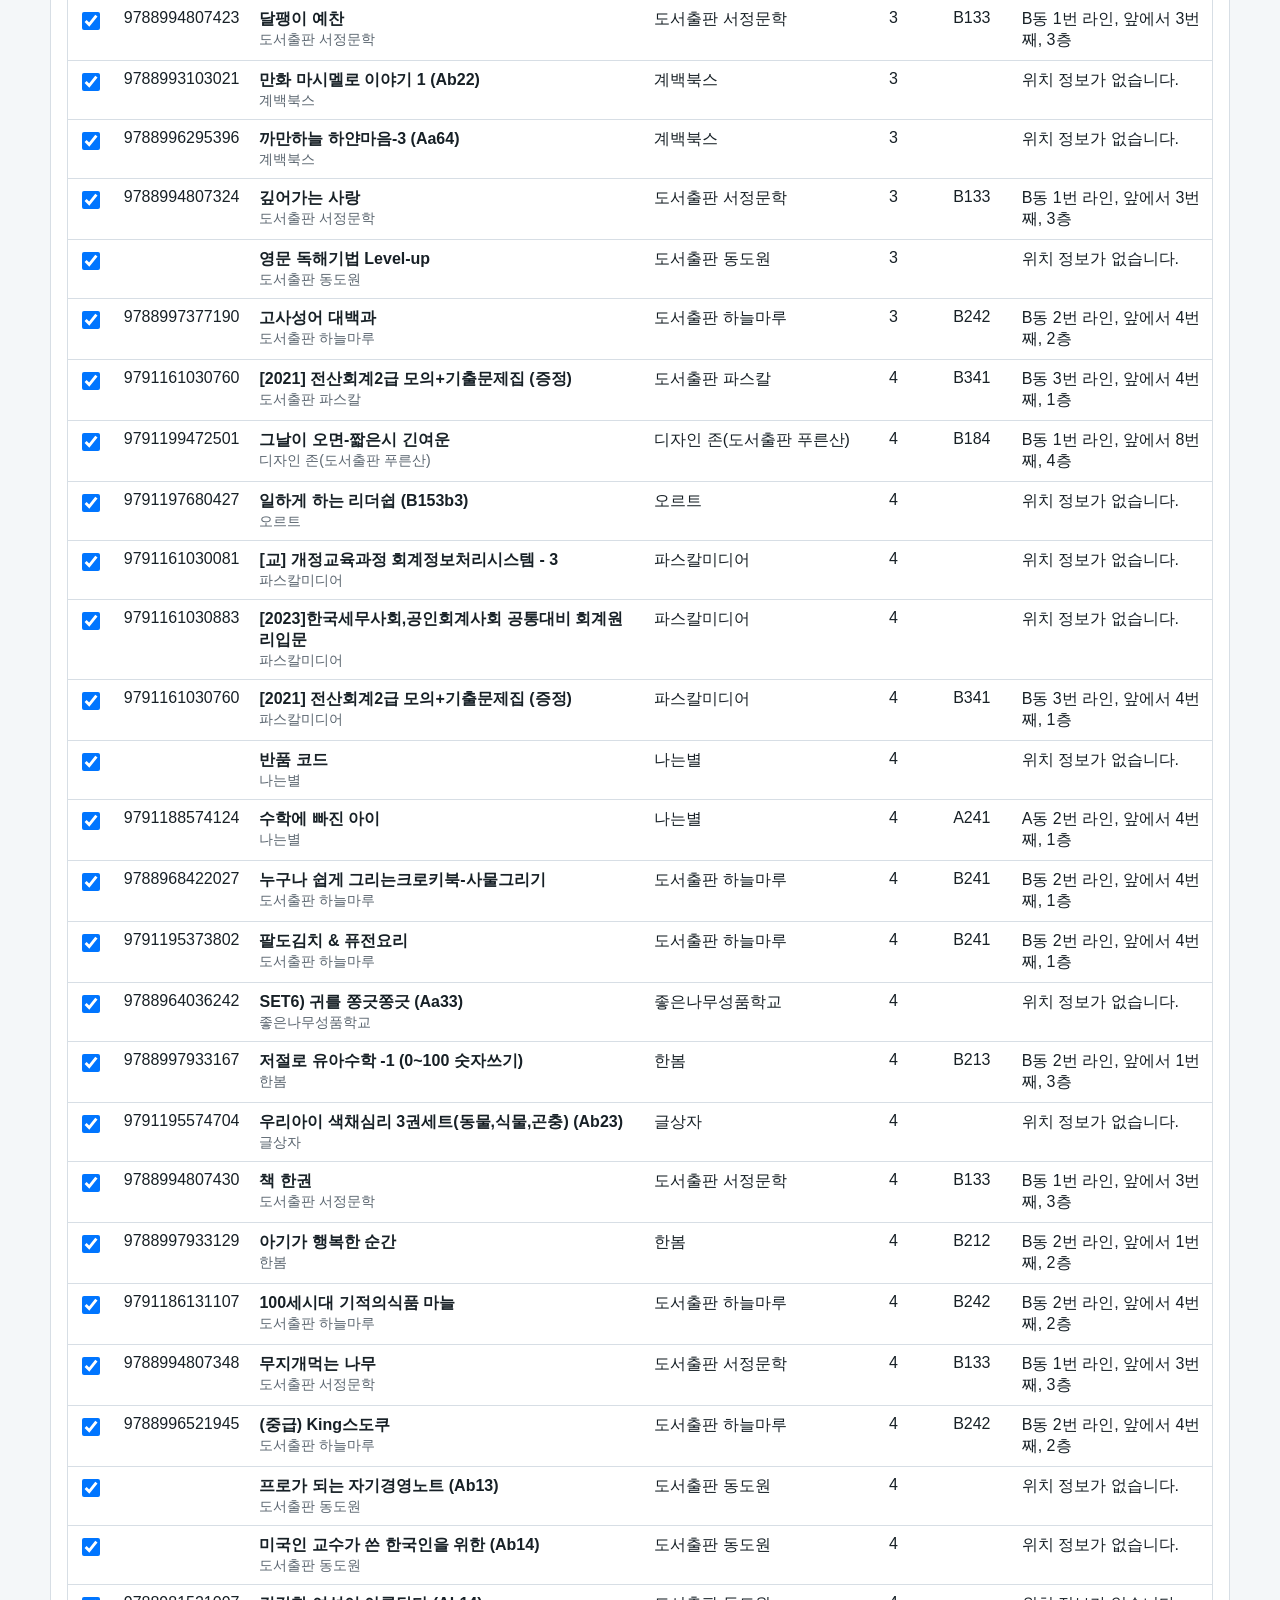
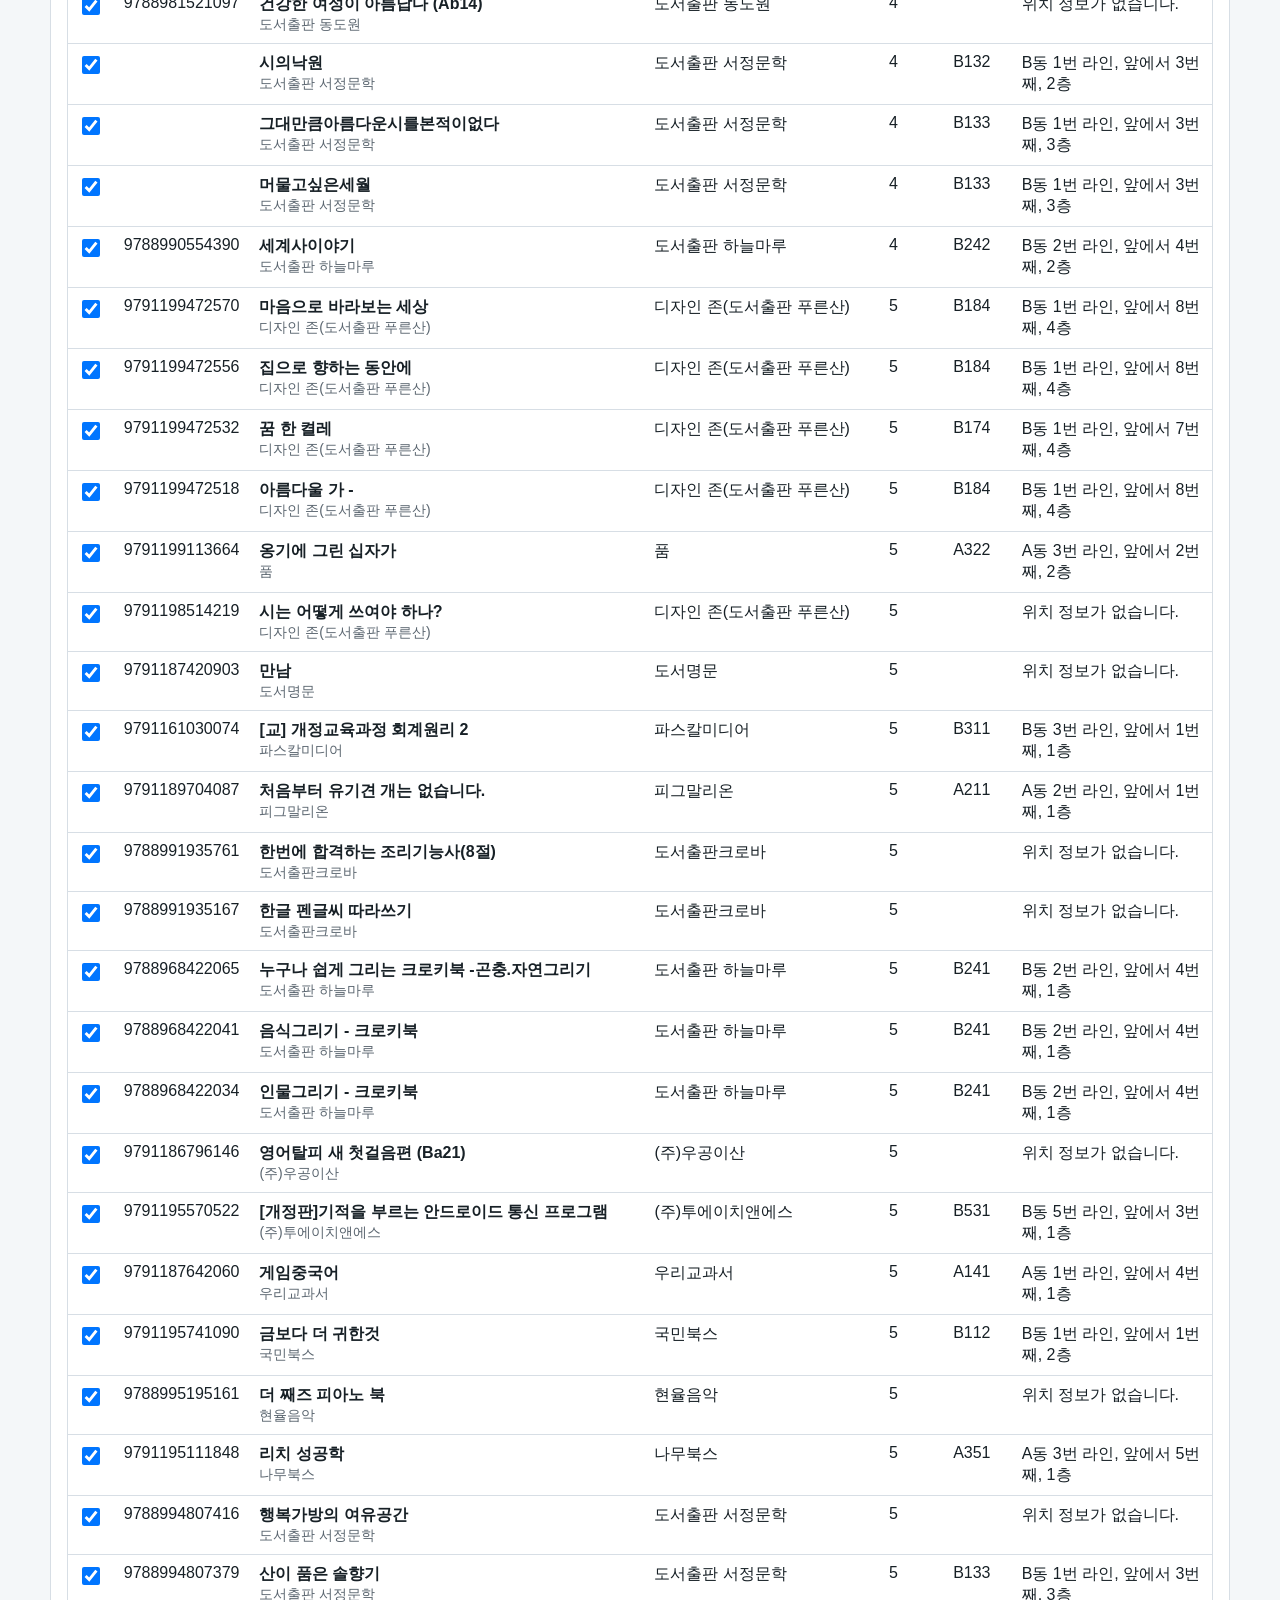
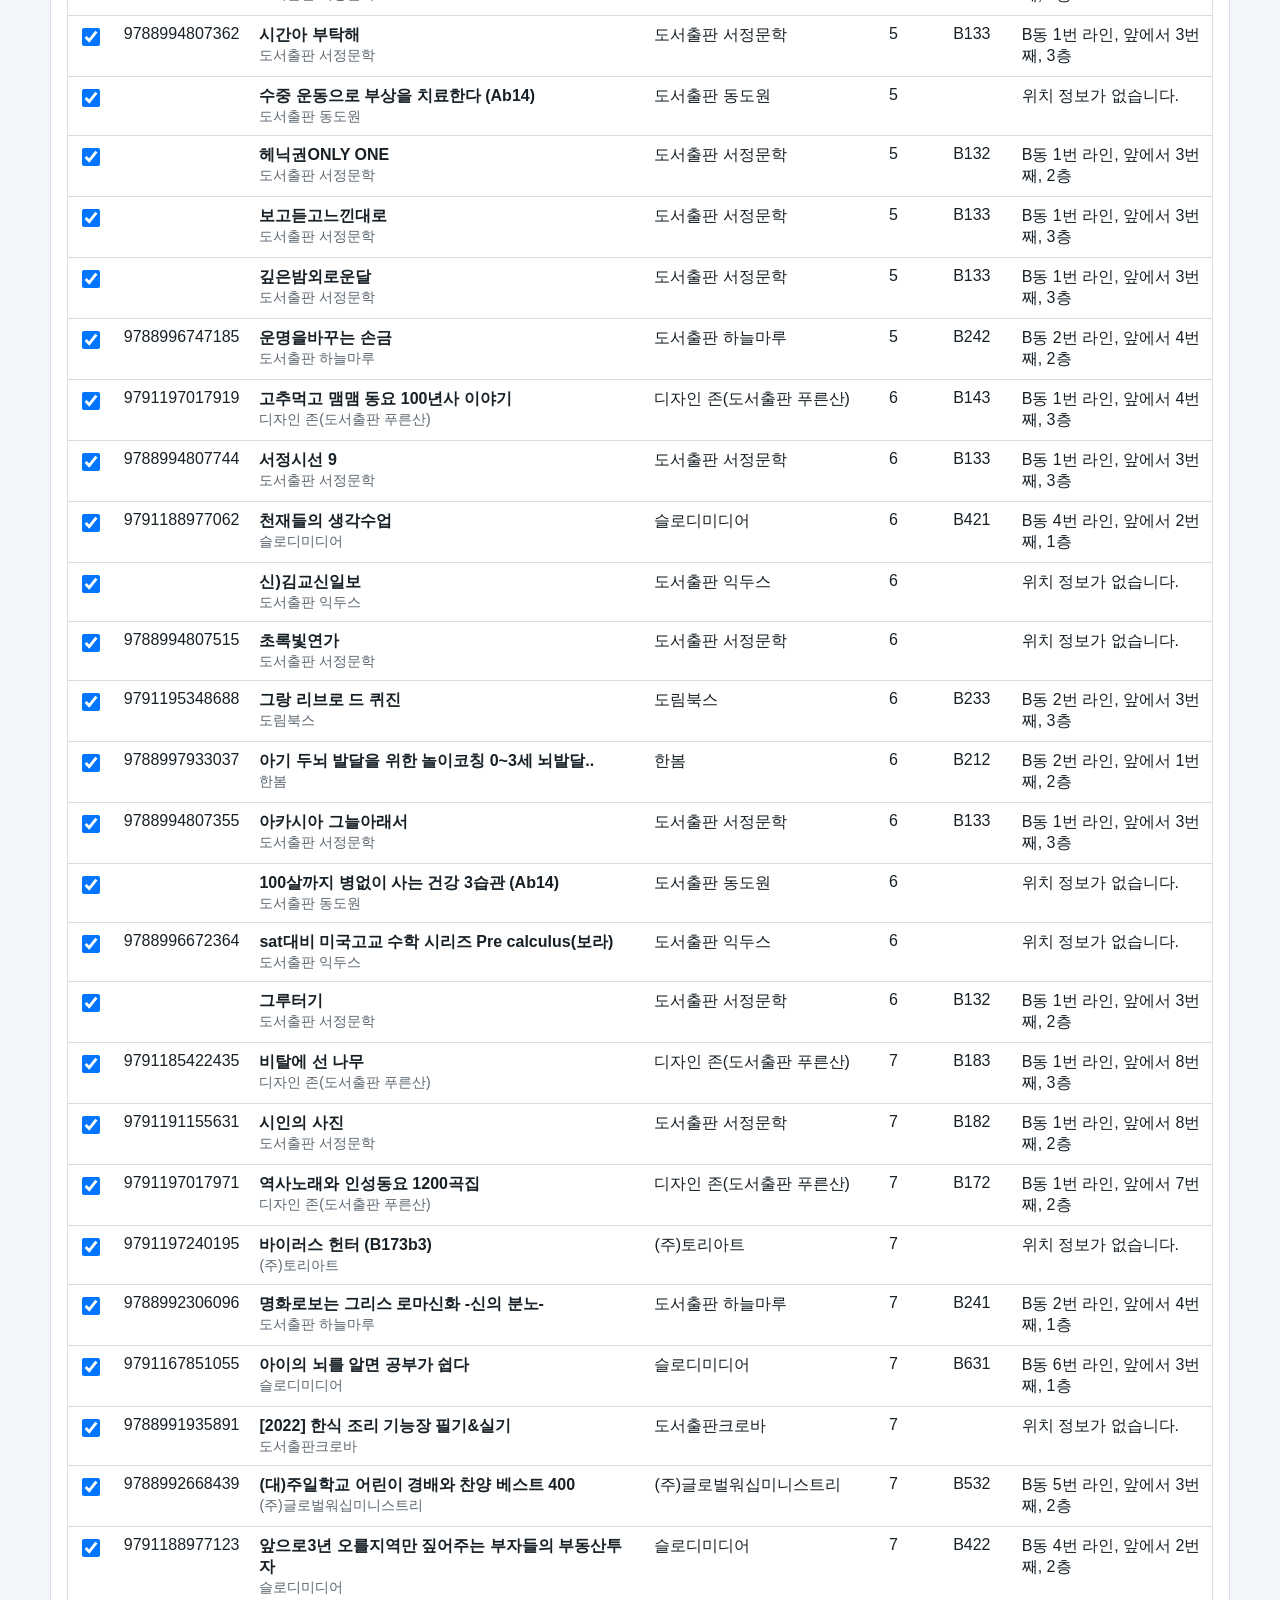
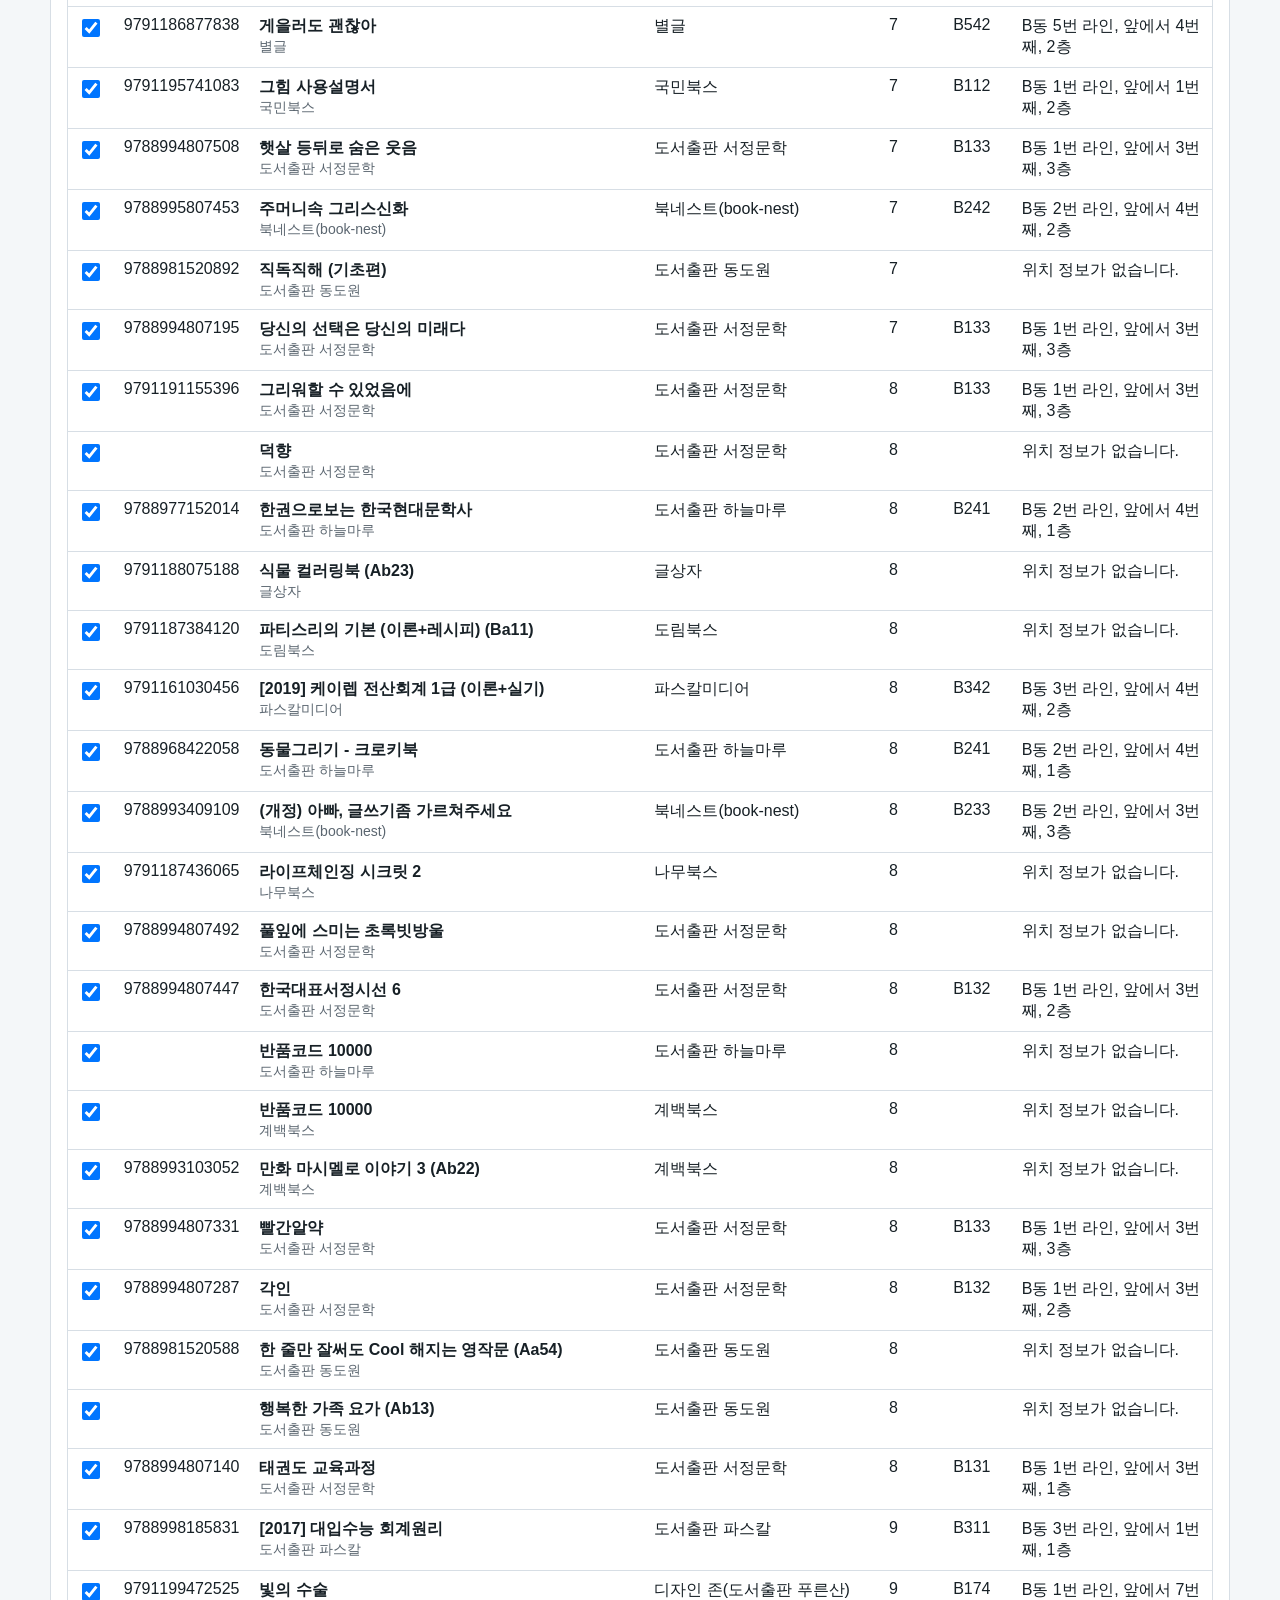
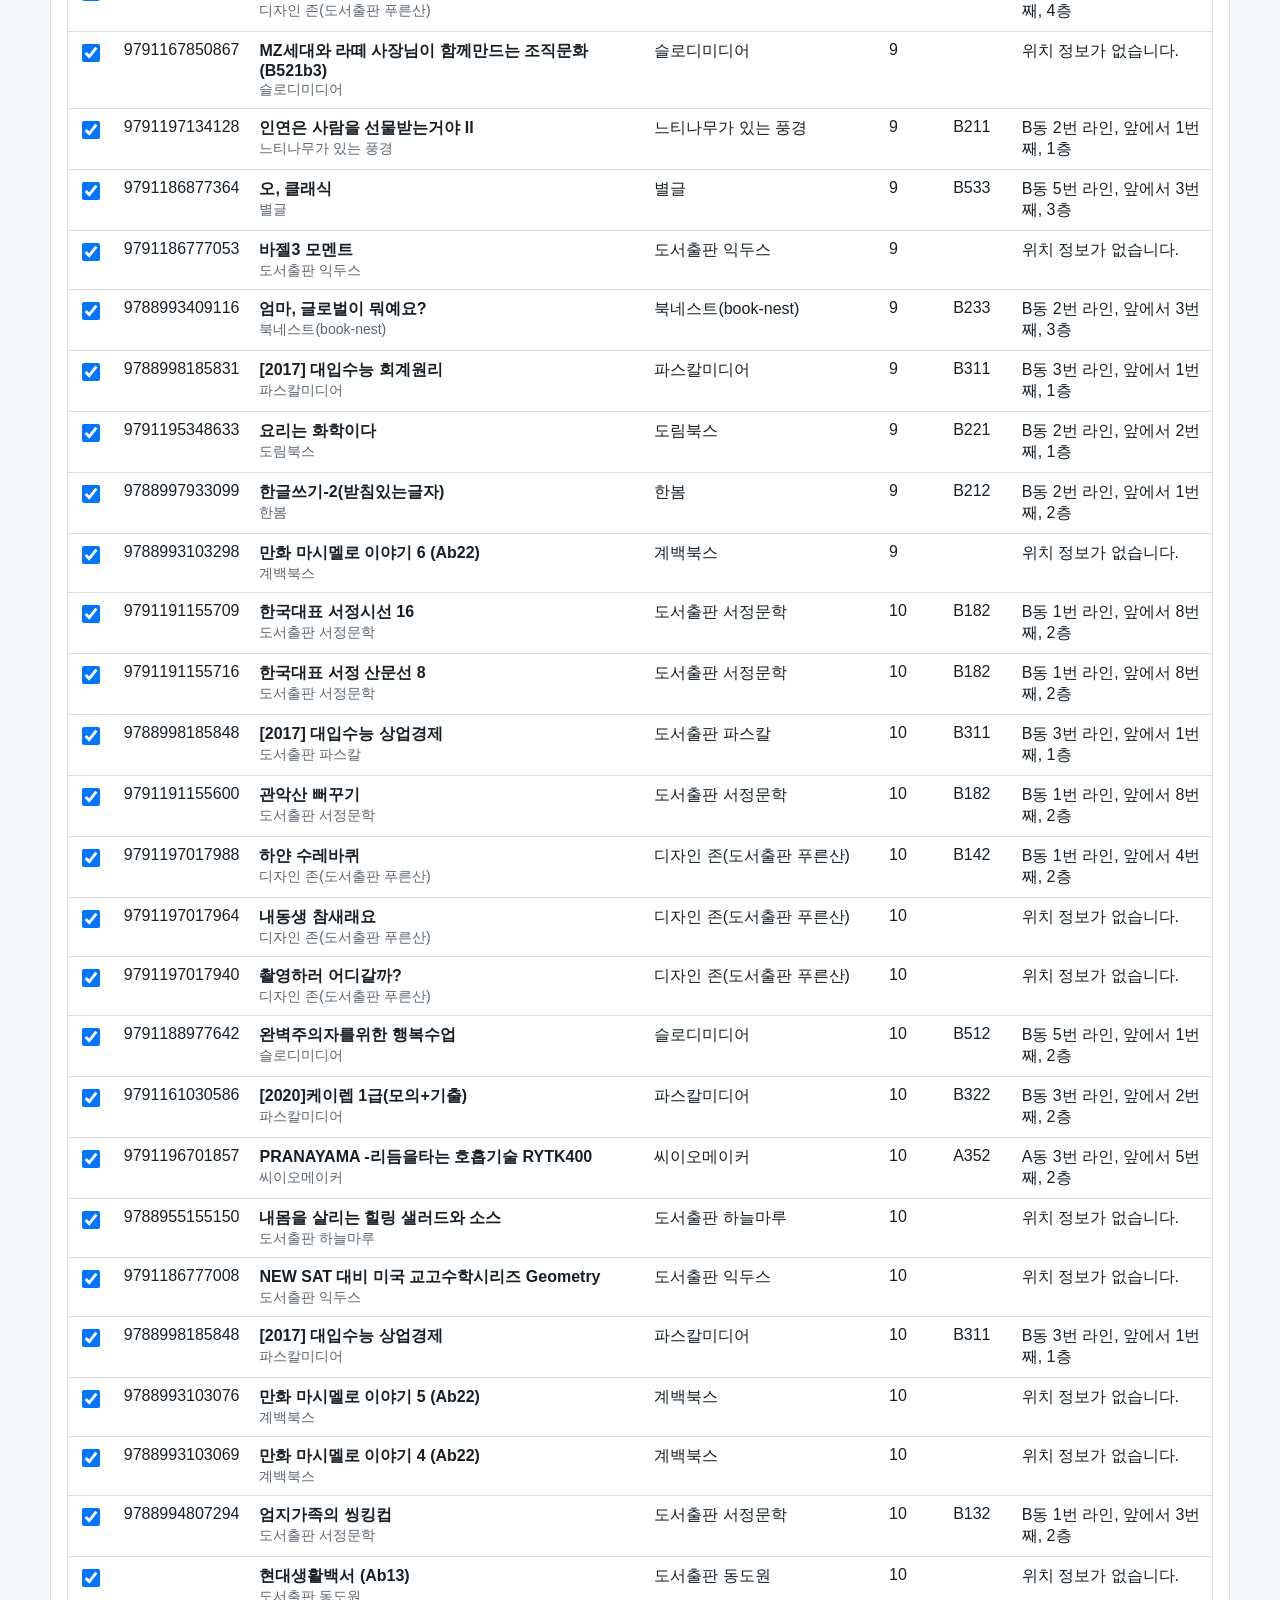
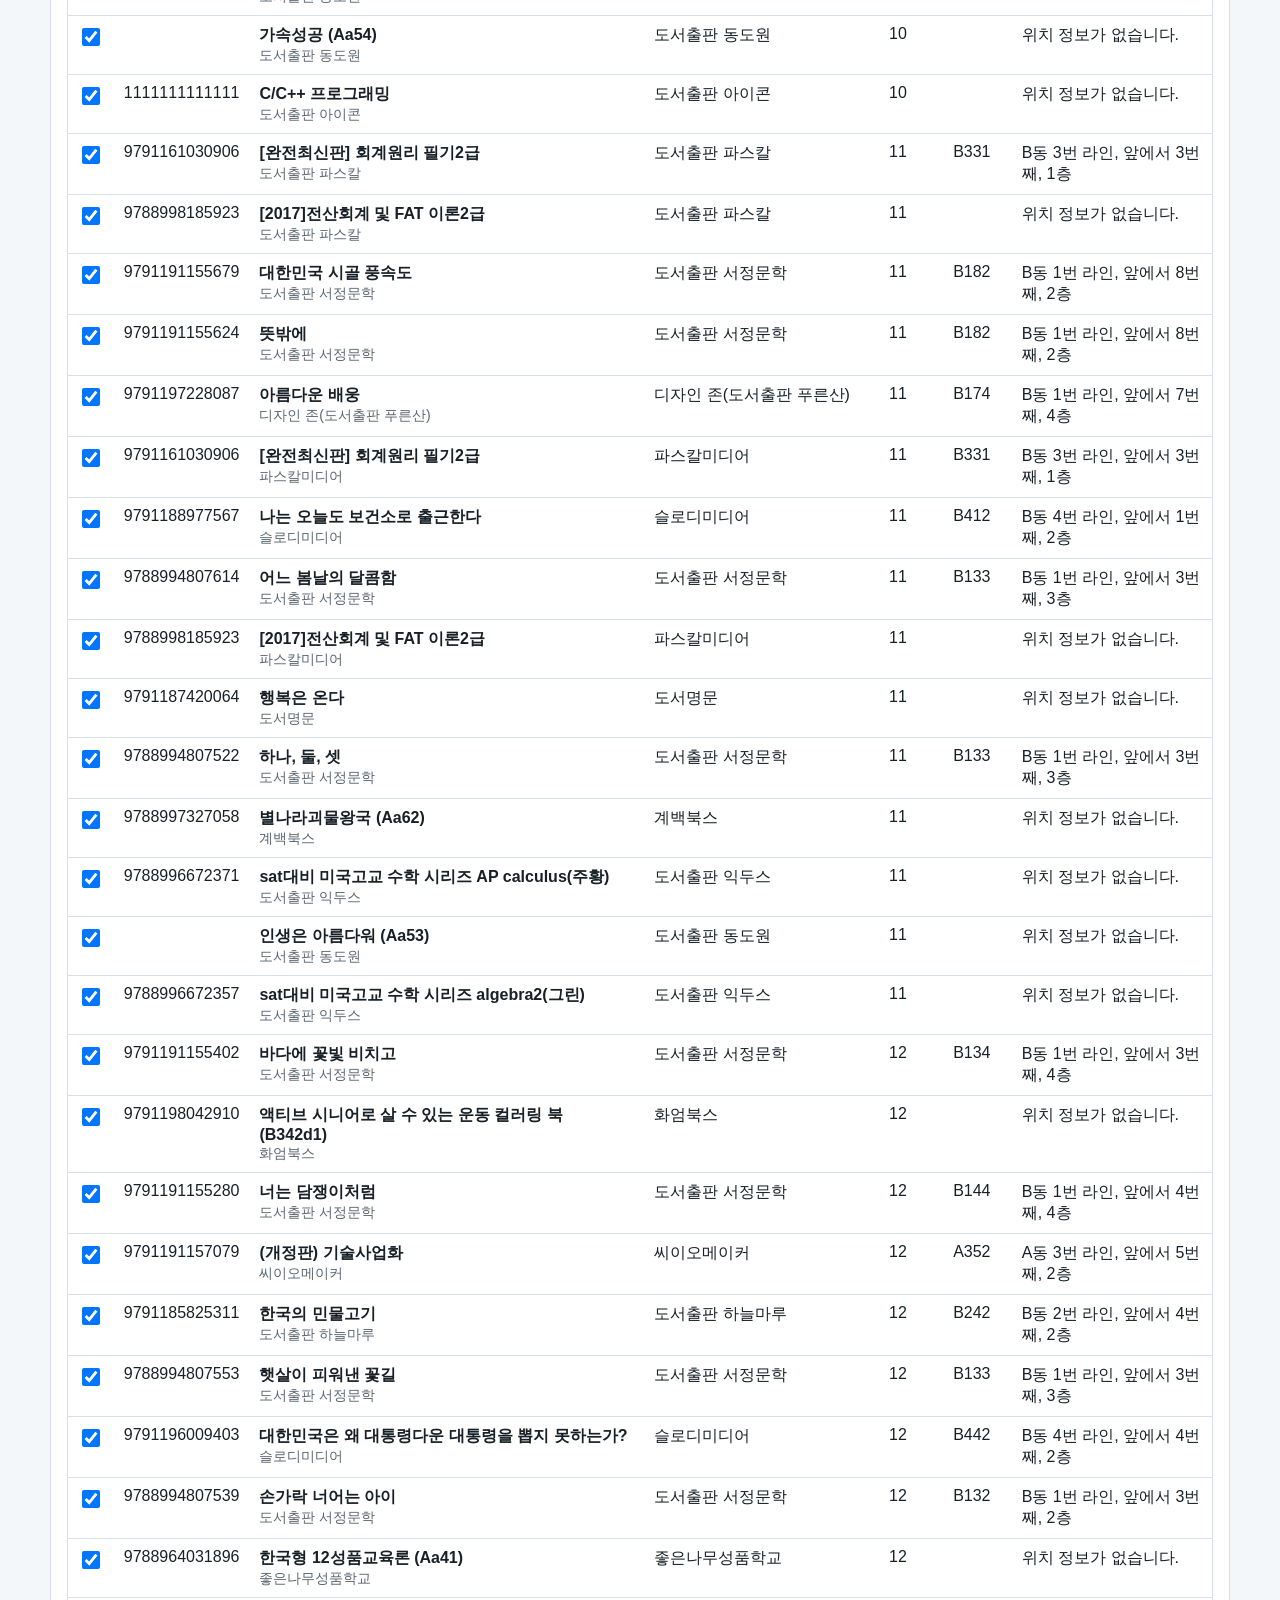
==== commit 9004cd48: "Add files via upload" ====
--- a/index.html
+++ b/index.html
@@ -19,7 +19,7 @@
       <header>
         <div>
           <h1>ISBN 재고 위치 조회</h1>
-          <p class="subtitle">도서명 기준 통합재고 생성, ISBN 조회, 0재고와 위험재고 확인</p>
+          <p class="subtitle">ISBN 스캔, 위치 조회, 0재고와 위험재고 관리</p>
         </div>
         <div class="header-actions">
           <button id="installButton" class="secondary install-button" type="button" hidden>앱 설치</button>
@@ -28,8 +28,34 @@
       </header>
 
       <section class="grid">
+        <div class="panel">
+          <h2>1. ISBN 조회</h2>
+          <label>
+            ISBN 직접입력 또는 스캐너 입력
+            <input id="isbnInput" type="text" inputmode="numeric" autocomplete="off" placeholder="예: 9791188574223">
+          </label>
+          <div class="actions">
+            <button id="findButton" type="button">조회</button>
+            <button id="startCameraButton" class="secondary" type="button">휴대폰 카메라 스캔</button>
+            <button id="stopCameraButton" class="danger" type="button" disabled>카메라 끄기</button>
+          </div>
+          <p class="small scan-help">아이폰은 반드시 <b>Safari</b> 또는 홈 화면에 추가한 앱에서 열어야 카메라가 동작합니다. (Chrome/Naver/Kakao 인앱 브라우저 불가)</p>
+          <div id="cameraBox" class="camera-box">
+            <video id="video" autoplay muted playsinline></video>
+            <div id="html5Reader"></div>
+          </div>
+        </div>
+
+        <div class="panel">
+          <h2>조회 결과</h2>
+          <div id="answer" class="answer">
+            <strong>통합재고를 불러오는 중입니다.</strong>
+            <p>불러온 뒤 ISBN을 입력하거나 카메라로 스캔하면 위치와 재고를 보여줍니다.</p>
+          </div>
+        </div>
+
         <div class="panel wide">
-          <h2>1. 통합재고 파일 만들기</h2>
+          <h2>2. 통합재고 파일 관리</h2>
           <div class="field-grid">
             <label>
               도서관리 CSV
@@ -49,10 +75,10 @@
             <button id="loadMergedButton" class="secondary" type="button">통합재고 불러오기</button>
             <label class="threshold-field">
               위험재고 기준
-              <input id="riskThreshold" type="number" min="1" step="1" value="50">
+              <input id="riskThreshold" type="number" min="1" step="1" value="200">
             </label>
           </div>
-          <p id="mergeStatus" class="status">GitHub에 merged-stock.csv가 있으면 모든 기기에서 자동으로 불러옵니다. 새 재고는 이 PC에서 통합 후 같은 이름으로 GitHub에 올리면 됩니다.</p>
+          <p id="mergeStatus" class="status">GitHub에 merged-stock.csv가 있으면 모든 기기에서 자동으로 불러옵니다.</p>
 
           <div class="kpis" aria-label="요약">
             <div class="kpi"><span>전체 도서</span><strong id="totalCount">0</strong></div>
@@ -61,31 +87,6 @@
             <div class="kpi"><span>위치 없음</span><strong id="noLocationCount">0</strong></div>
             <div class="kpi"><span>재고 미매칭</span><strong id="noStockCount">0</strong></div>
             <div class="kpi"><span>중지 제외</span><strong id="stoppedCount">0</strong></div>
-          </div>
-        </div>
-
-        <div class="panel">
-          <h2>2. ISBN 조회</h2>
-          <label>
-            ISBN 직접입력 또는 스캐너 입력
-            <input id="isbnInput" type="text" inputmode="numeric" autocomplete="off" placeholder="예: 9791188574223">
-          </label>
-          <div class="actions">
-            <button id="findButton" type="button">조회</button>
-            <button id="startCameraButton" class="secondary" type="button">휴대폰 카메라 스캔</button>
-            <button id="stopCameraButton" class="danger" type="button" disabled>카메라 끄기</button>
-          </div>
-          <div id="cameraBox" class="camera-box">
-            <video id="video" autoplay muted playsinline></video>
-            <div id="html5Reader"></div>
-          </div>
-        </div>
-
-        <div class="panel">
-          <h2>조회 결과</h2>
-          <div id="answer" class="answer">
-            <strong>통합재고를 먼저 준비해주세요.</strong>
-            <p>통합재고를 만들거나 불러온 뒤 ISBN을 입력하면 위치와 재고를 음성으로 안내합니다.</p>
           </div>
         </div>
 
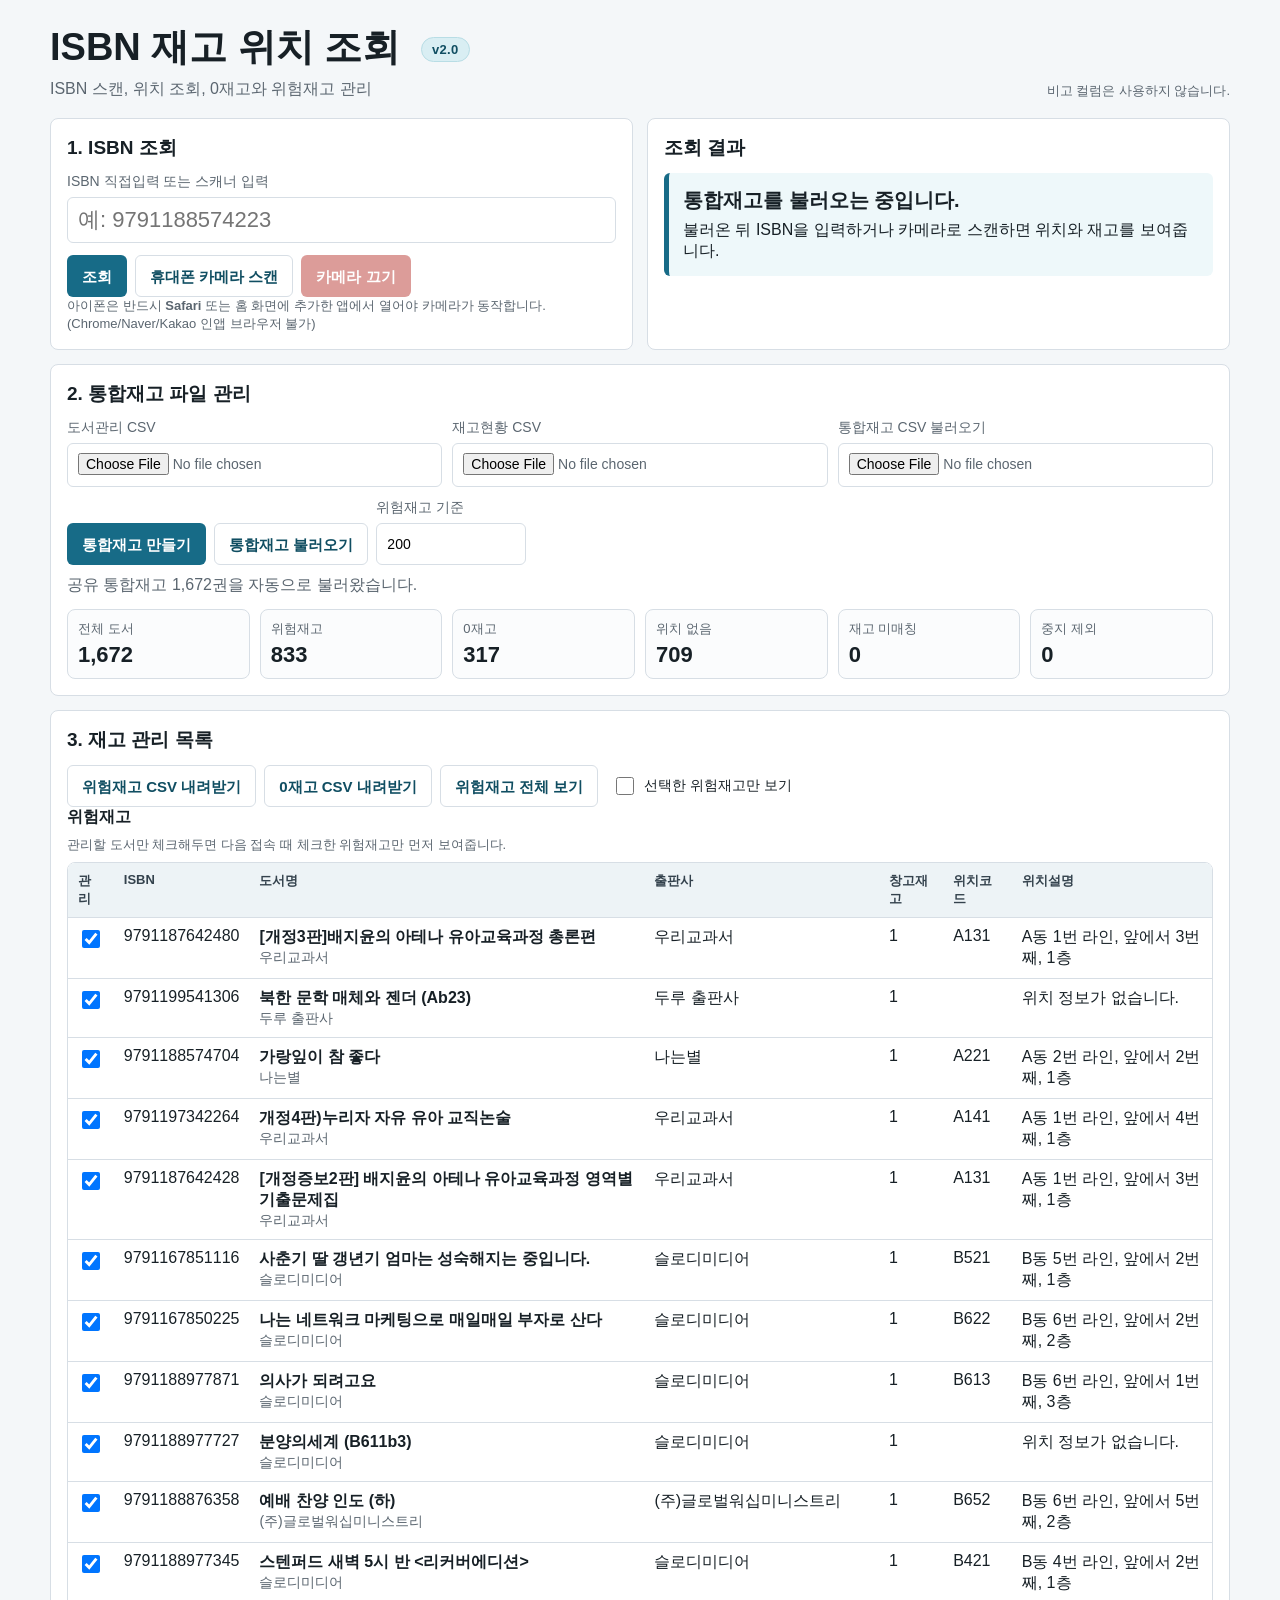
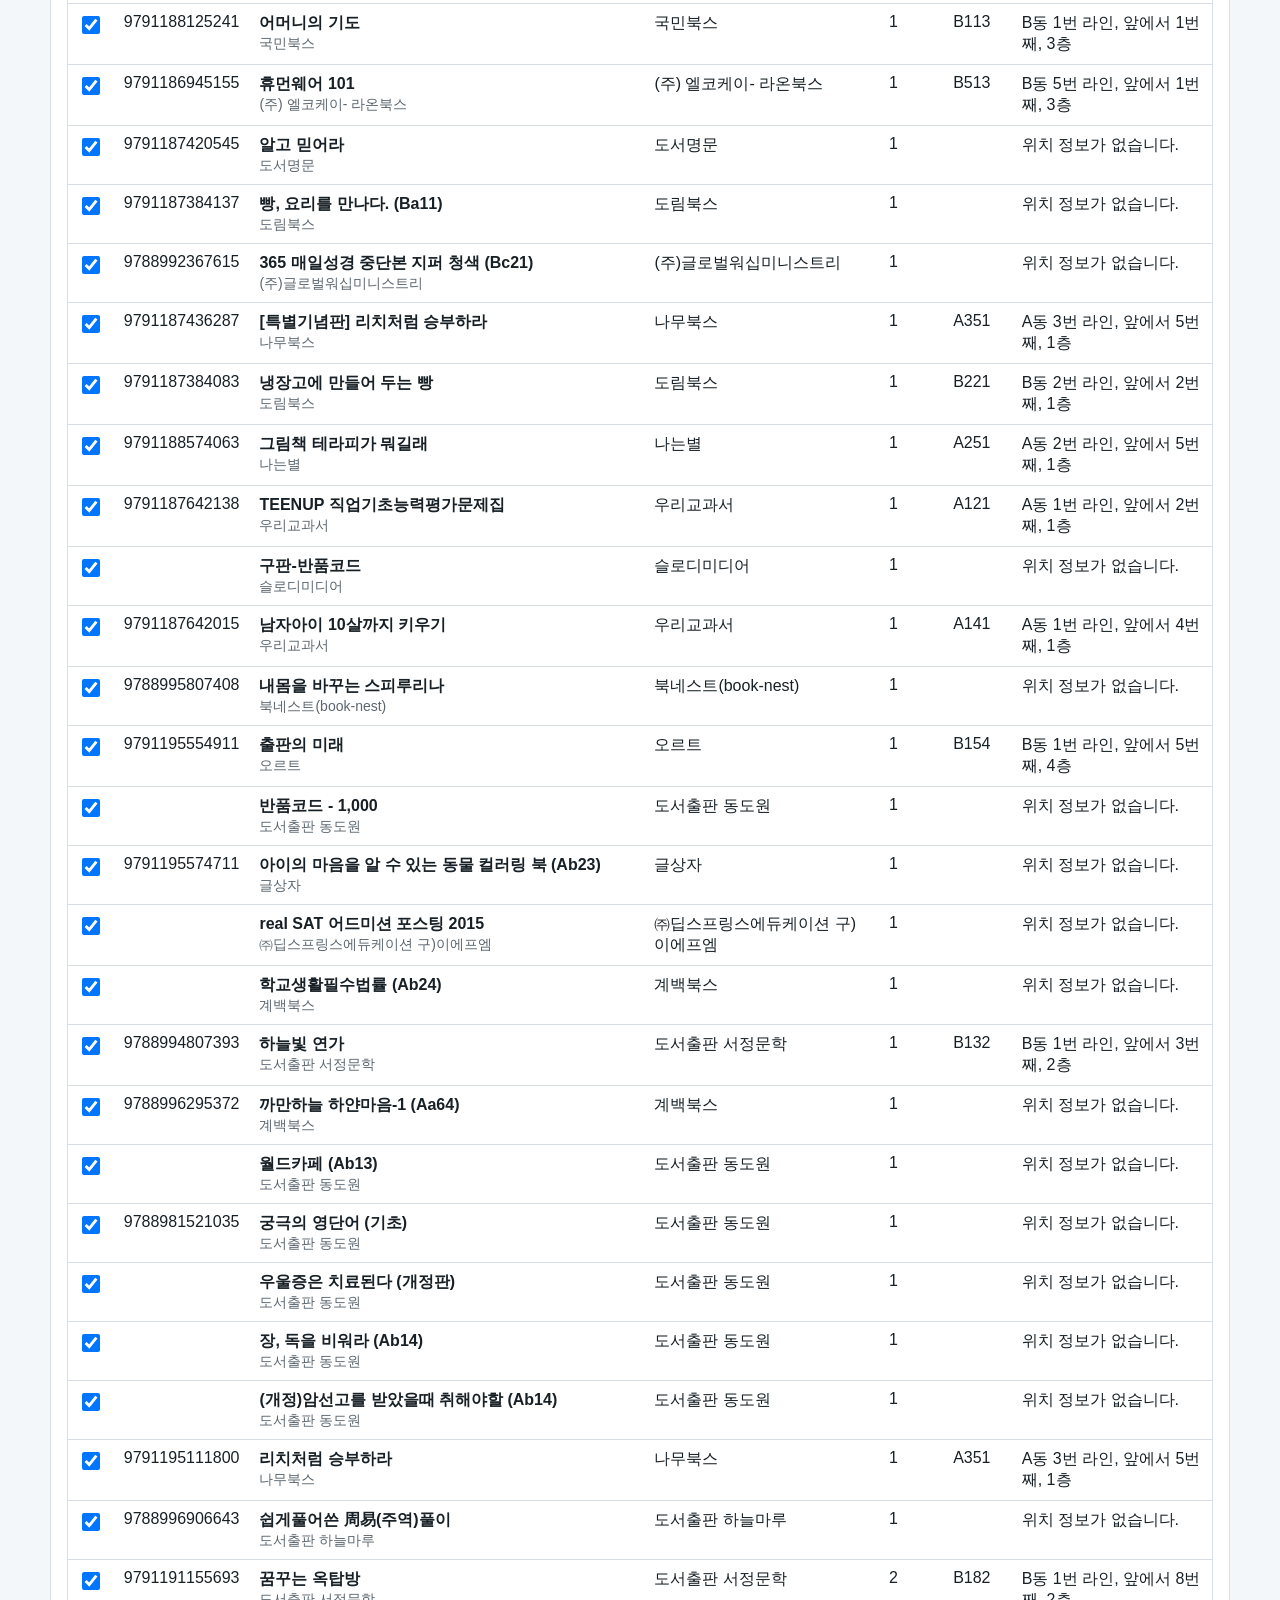
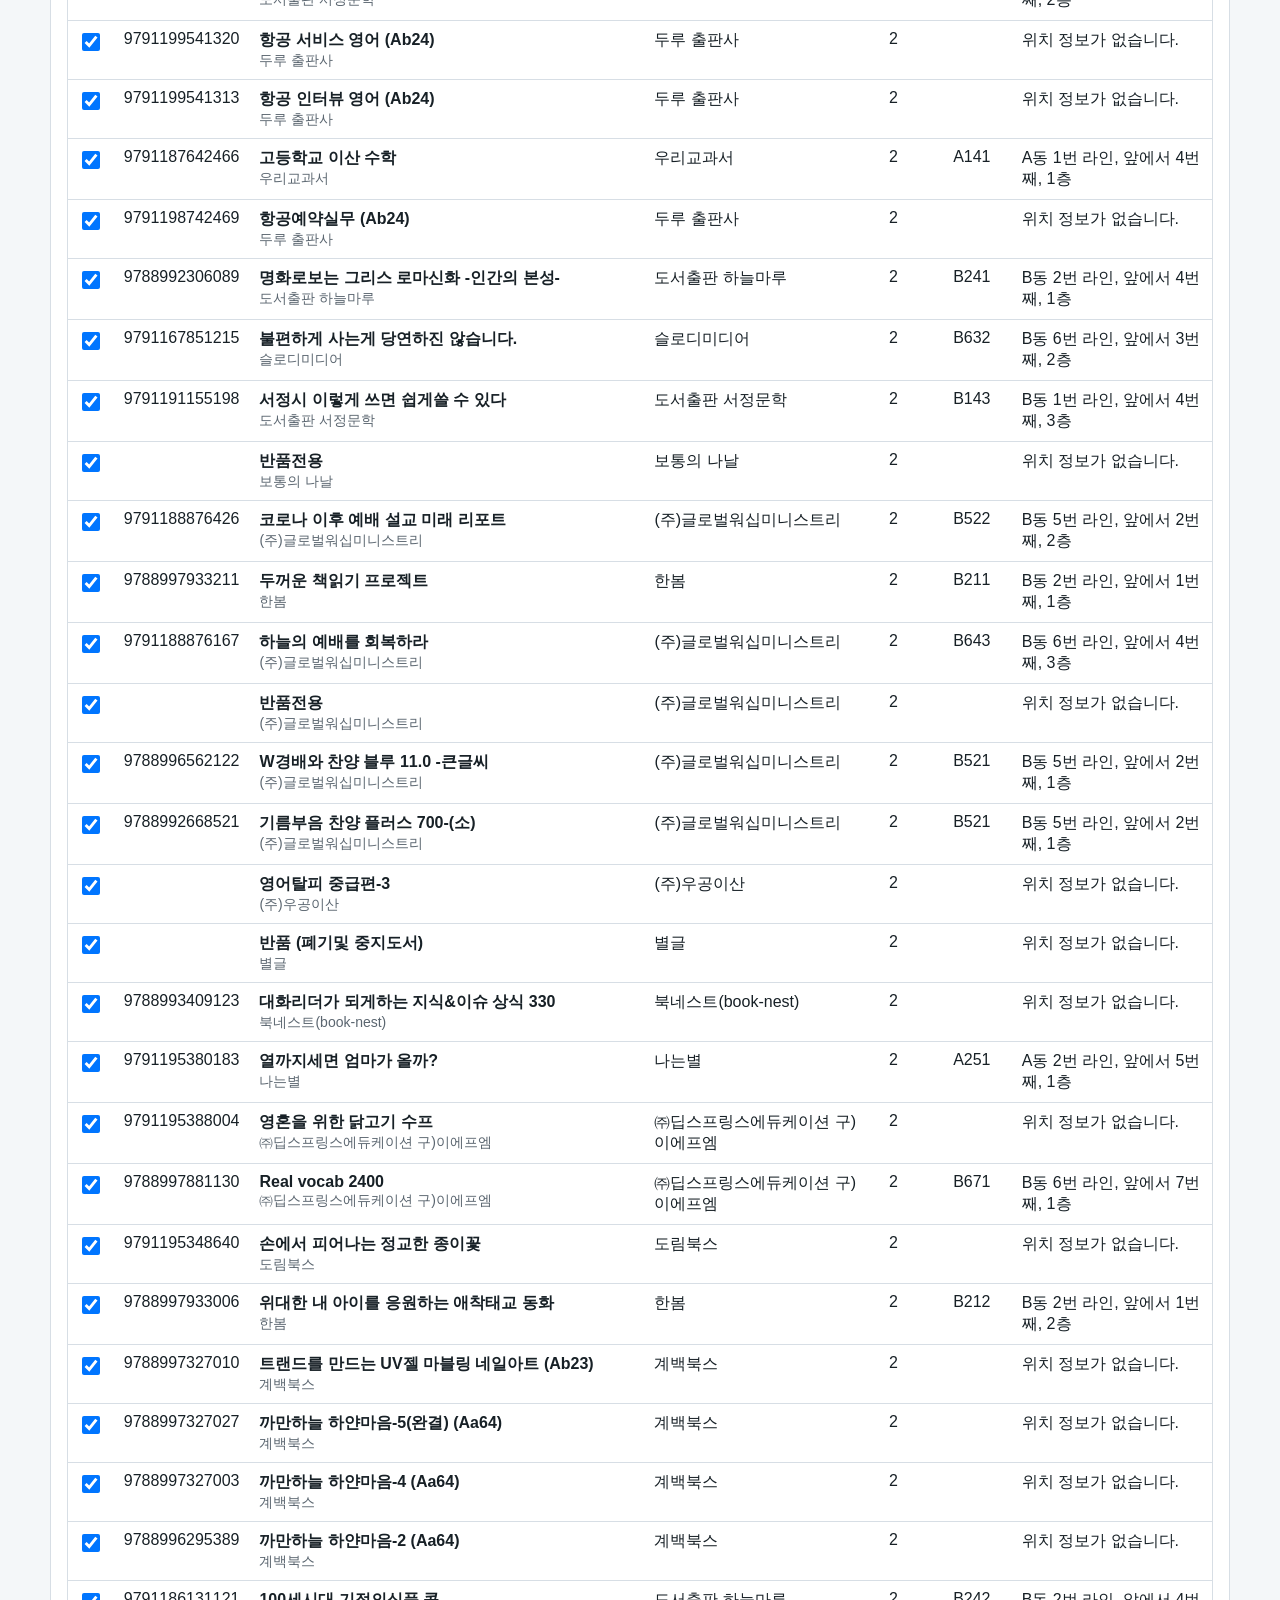
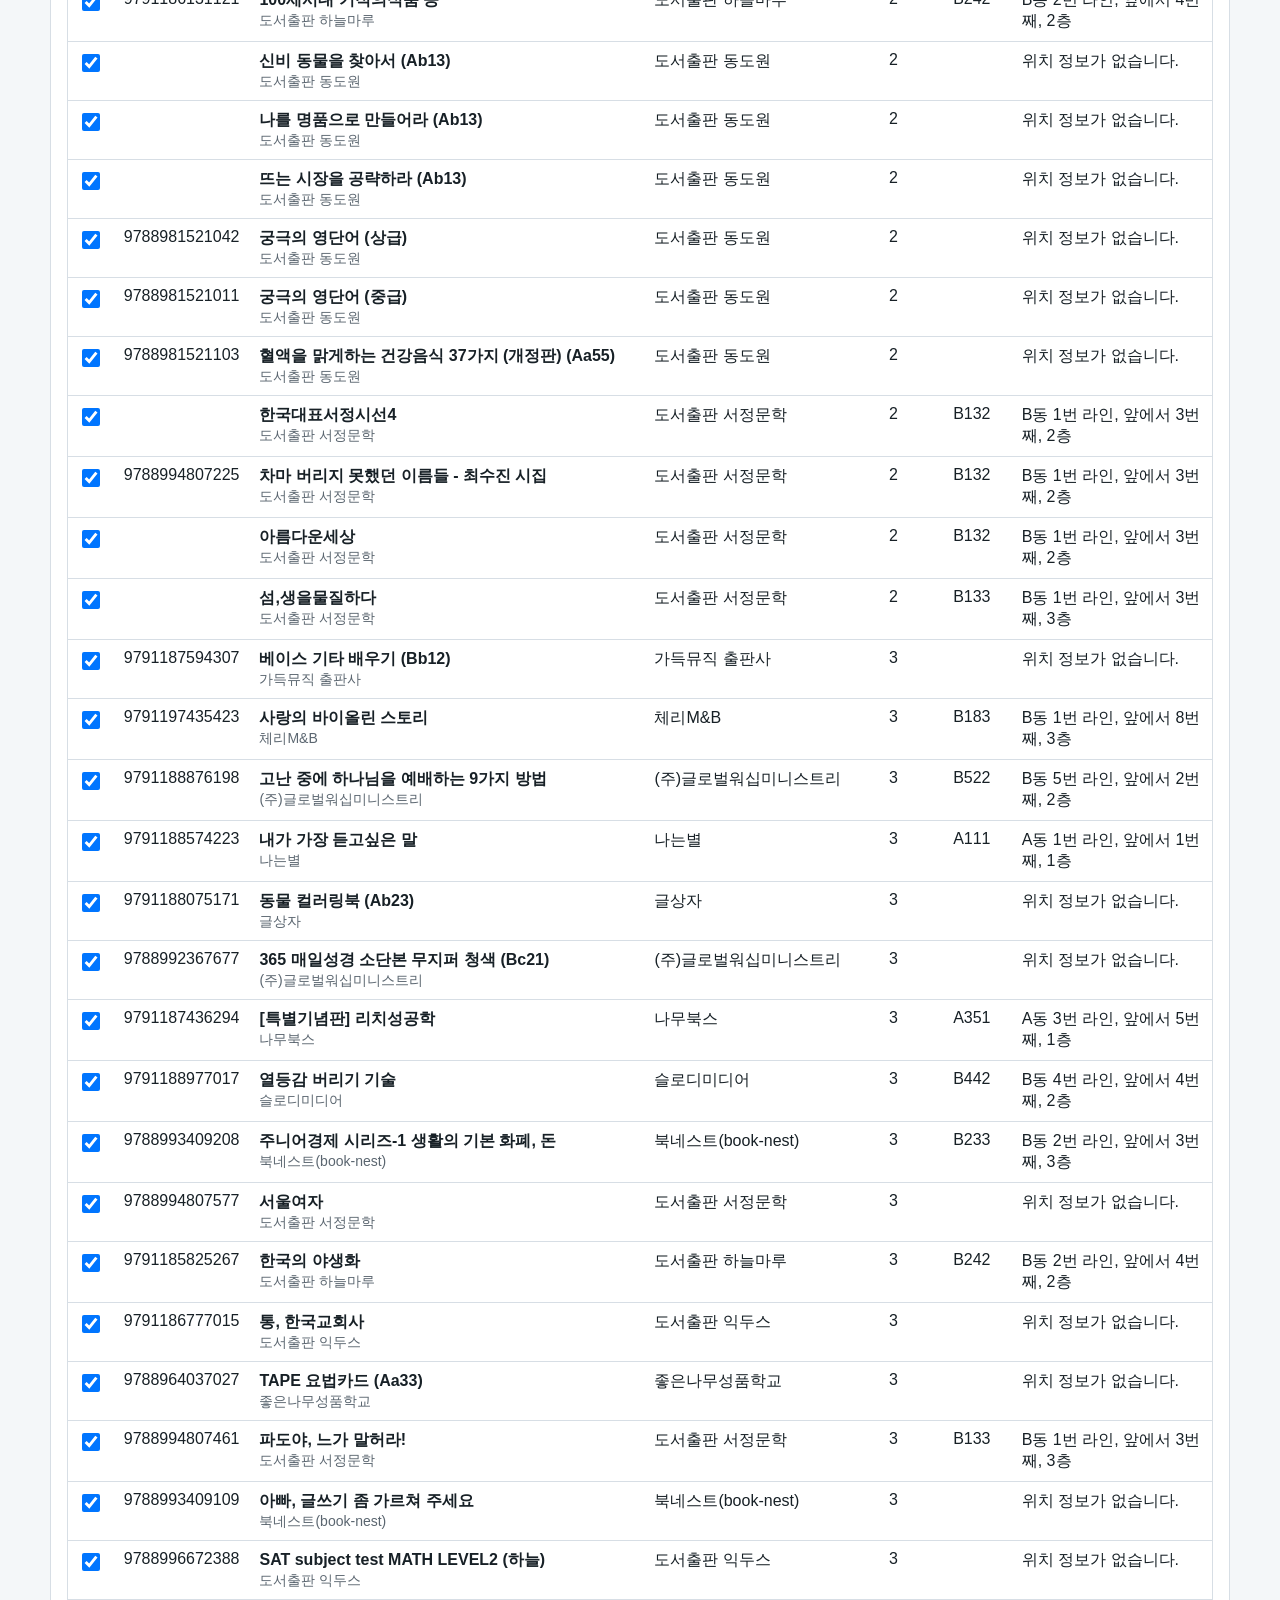
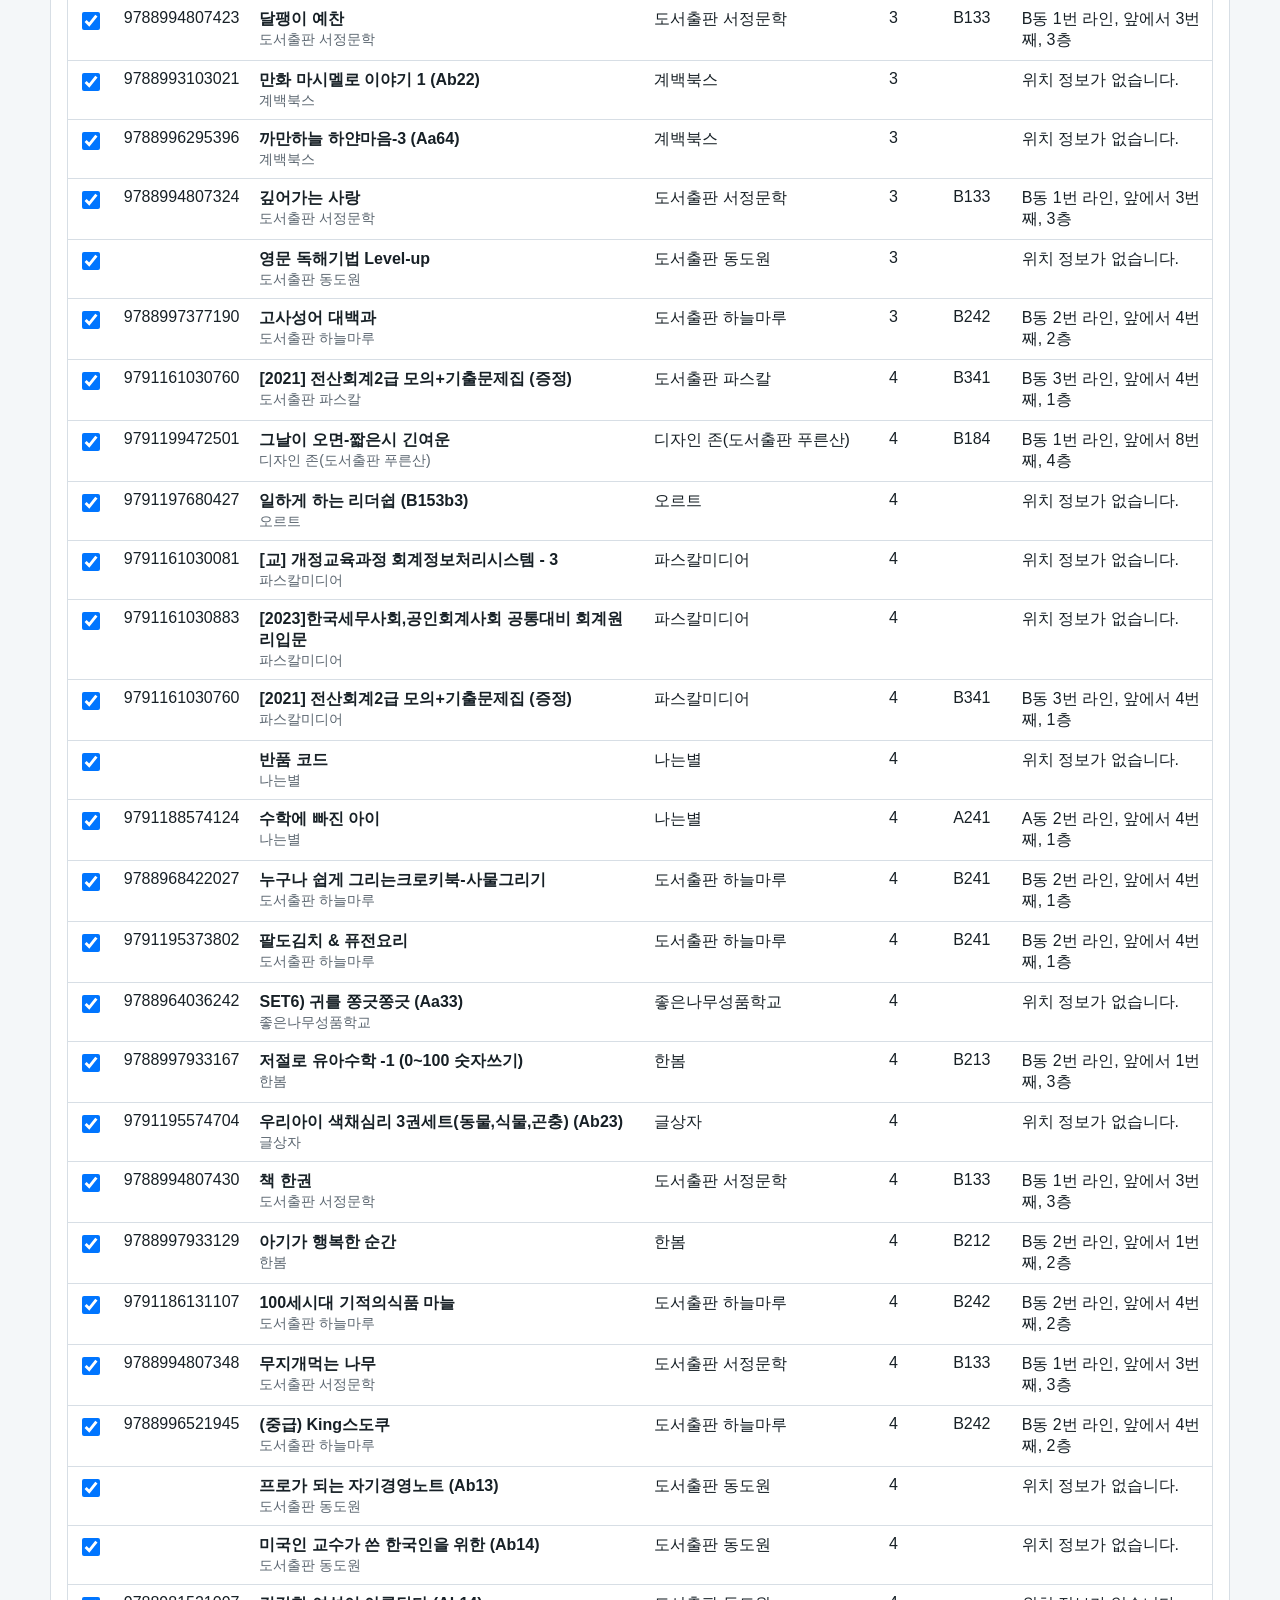
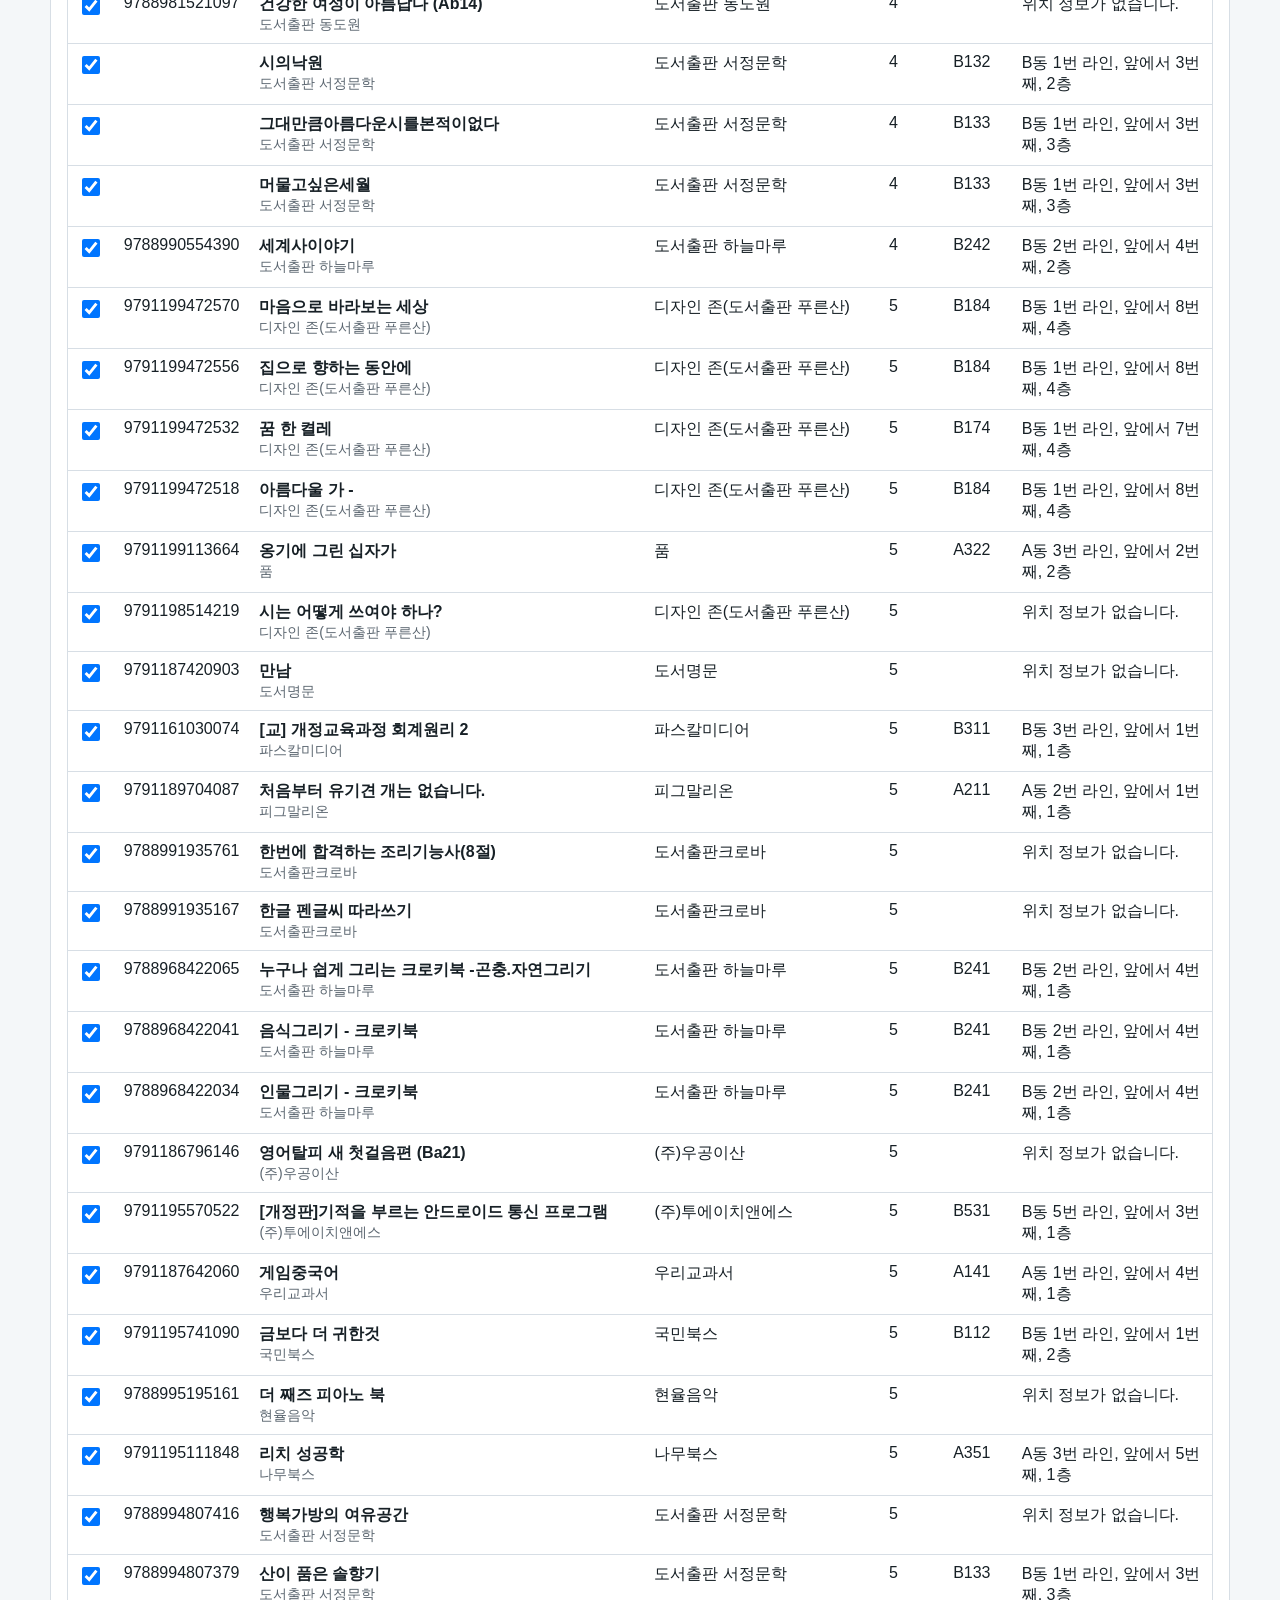
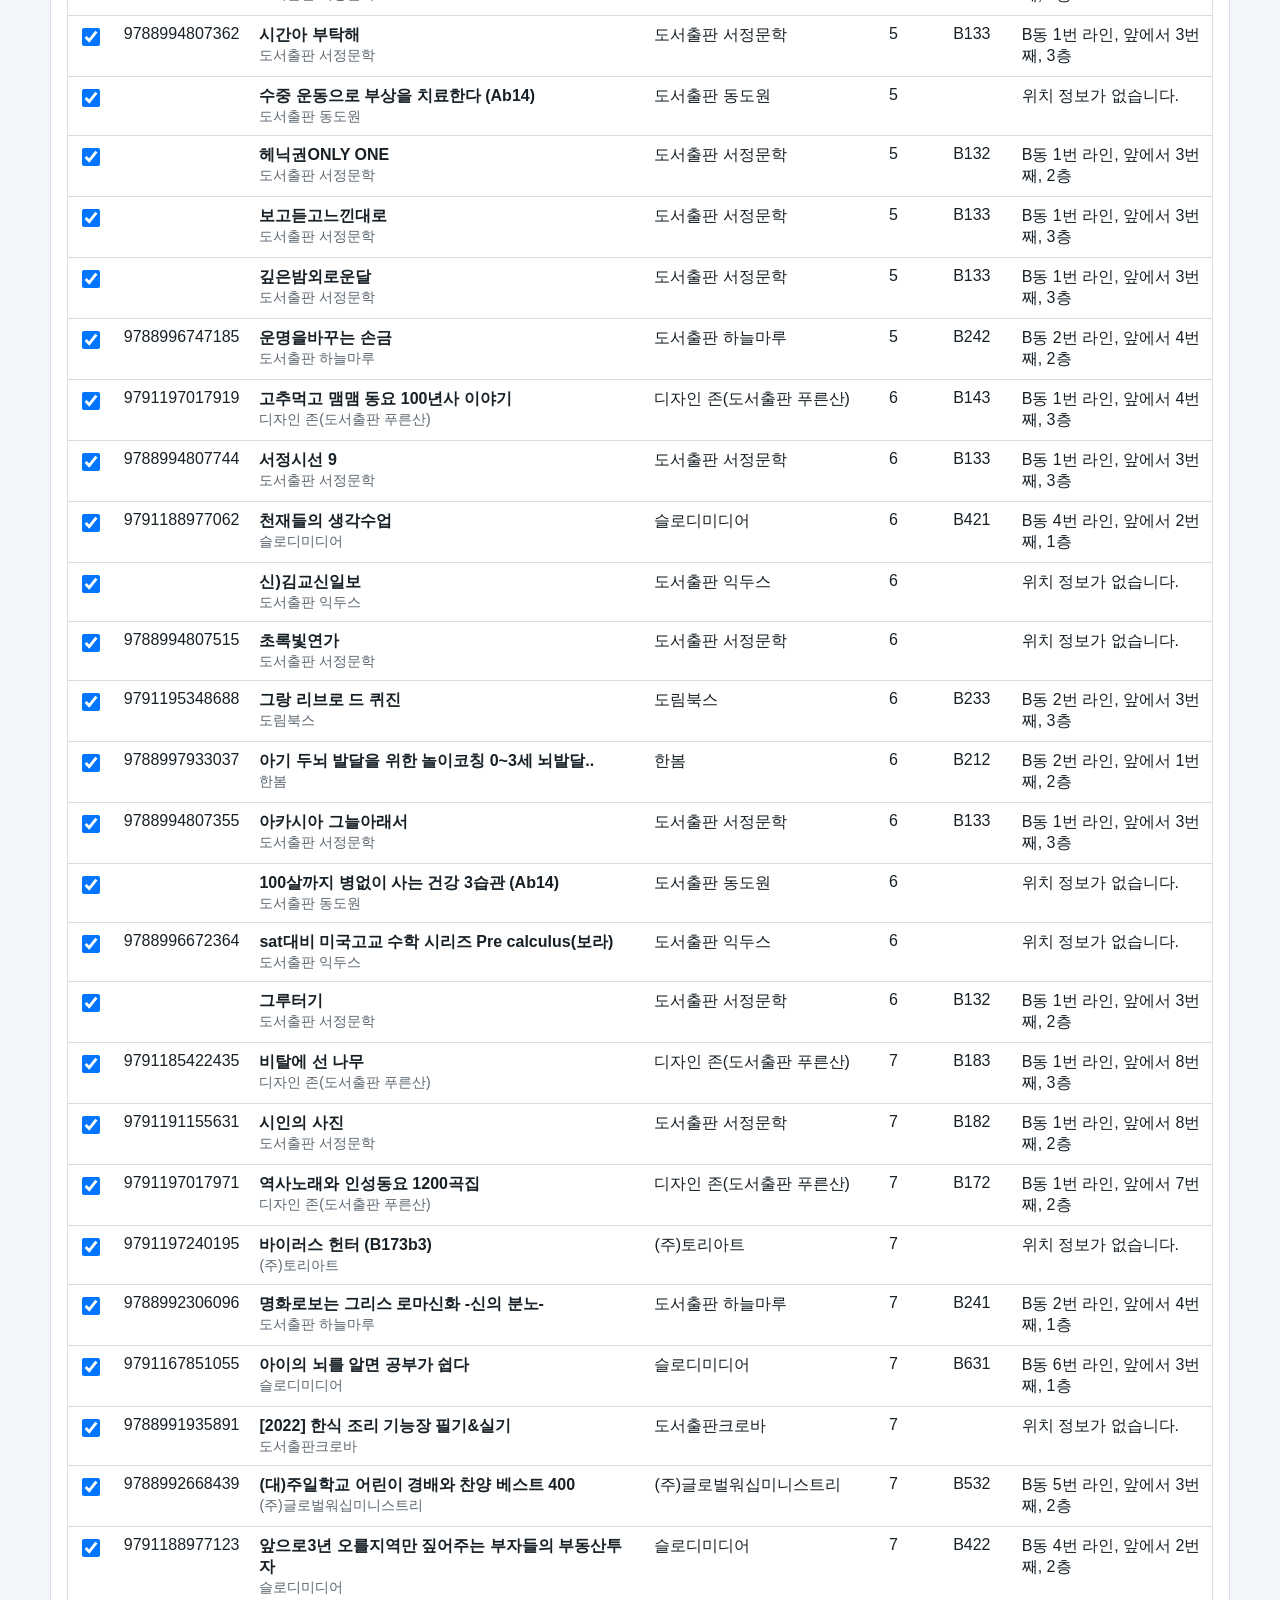
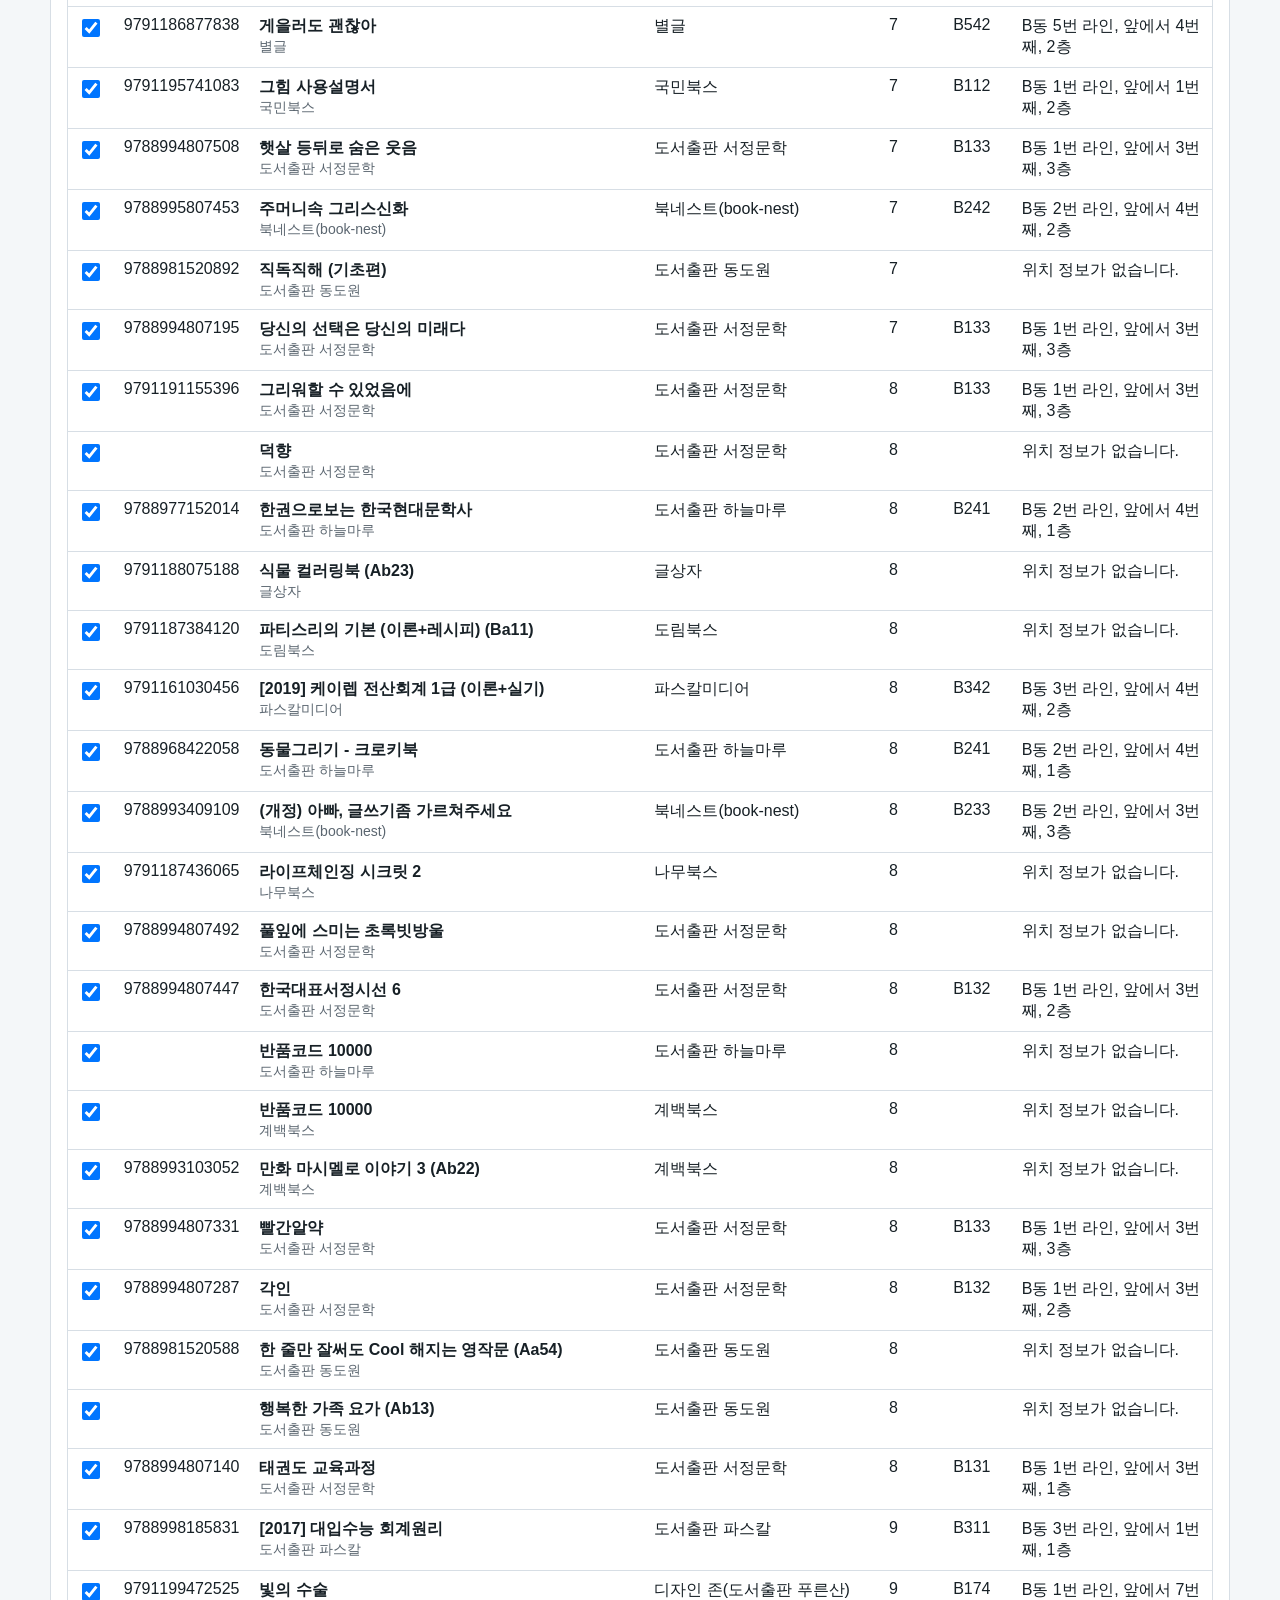
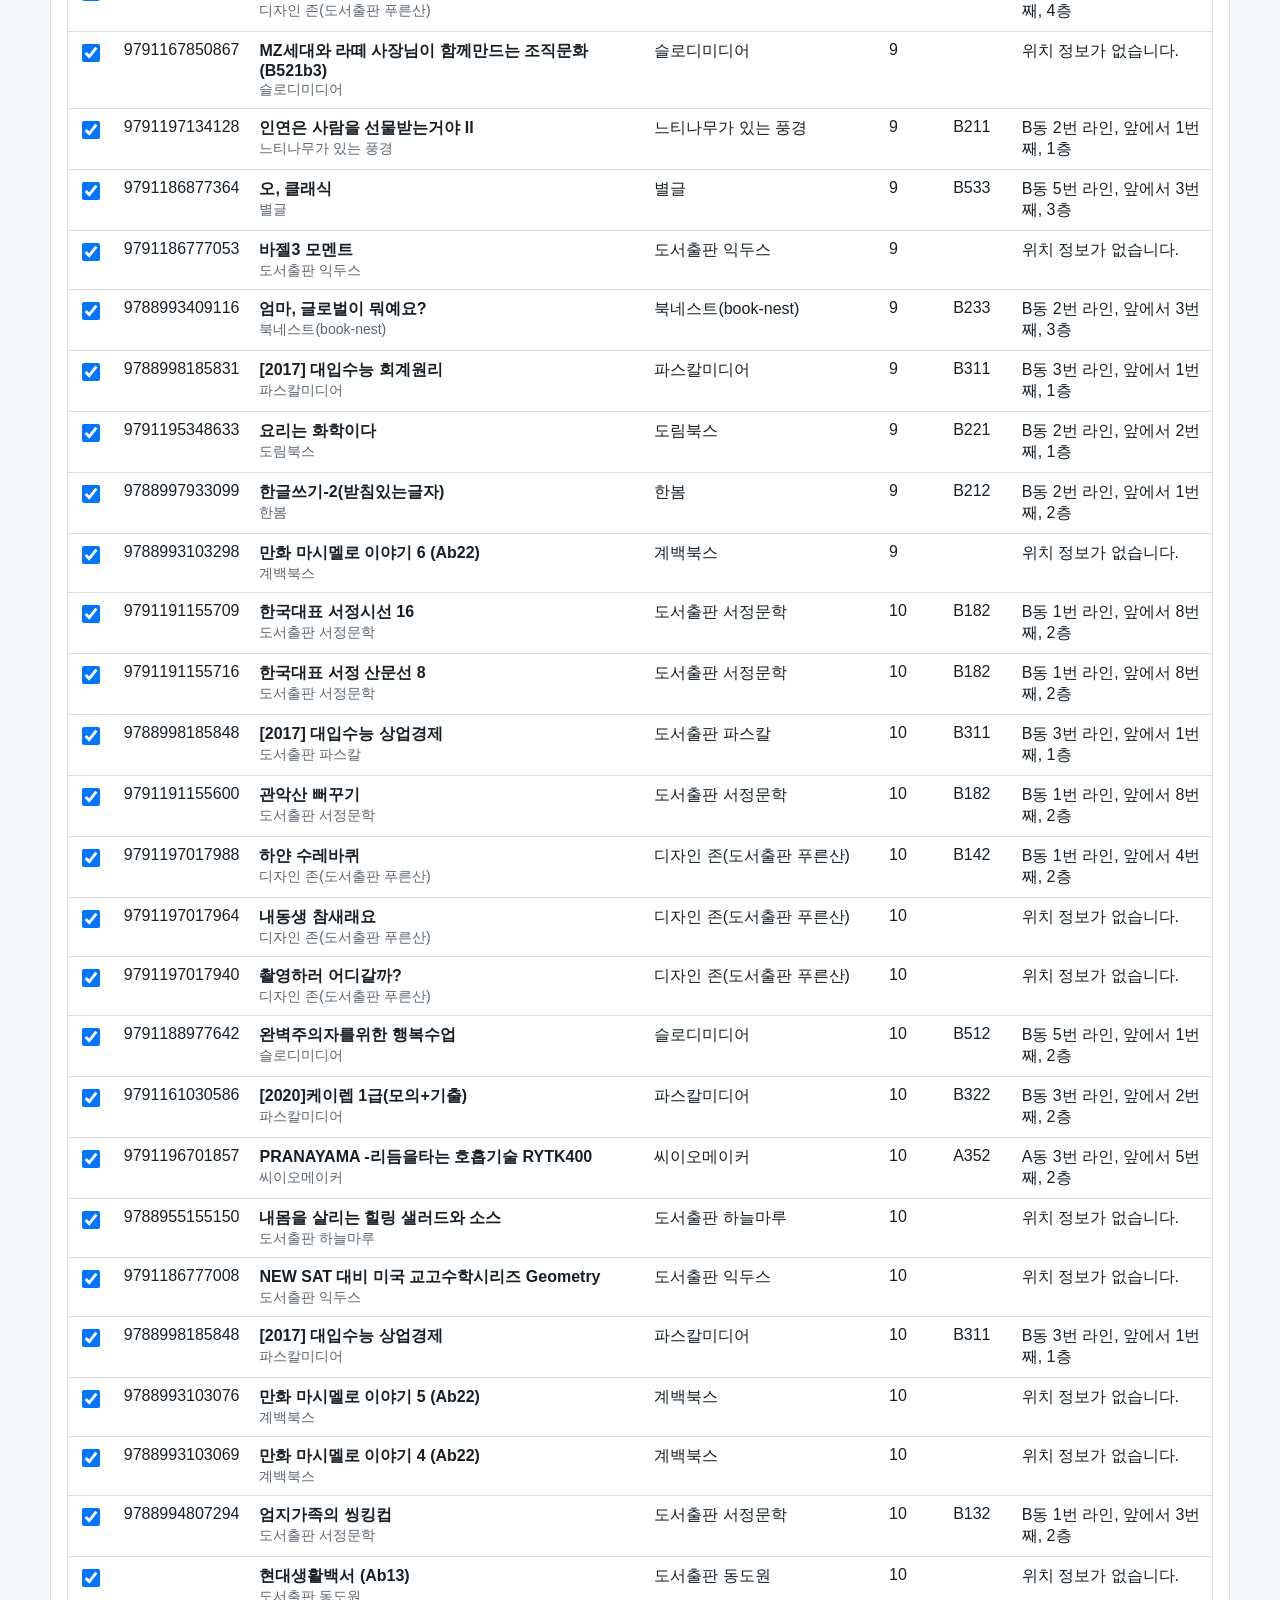
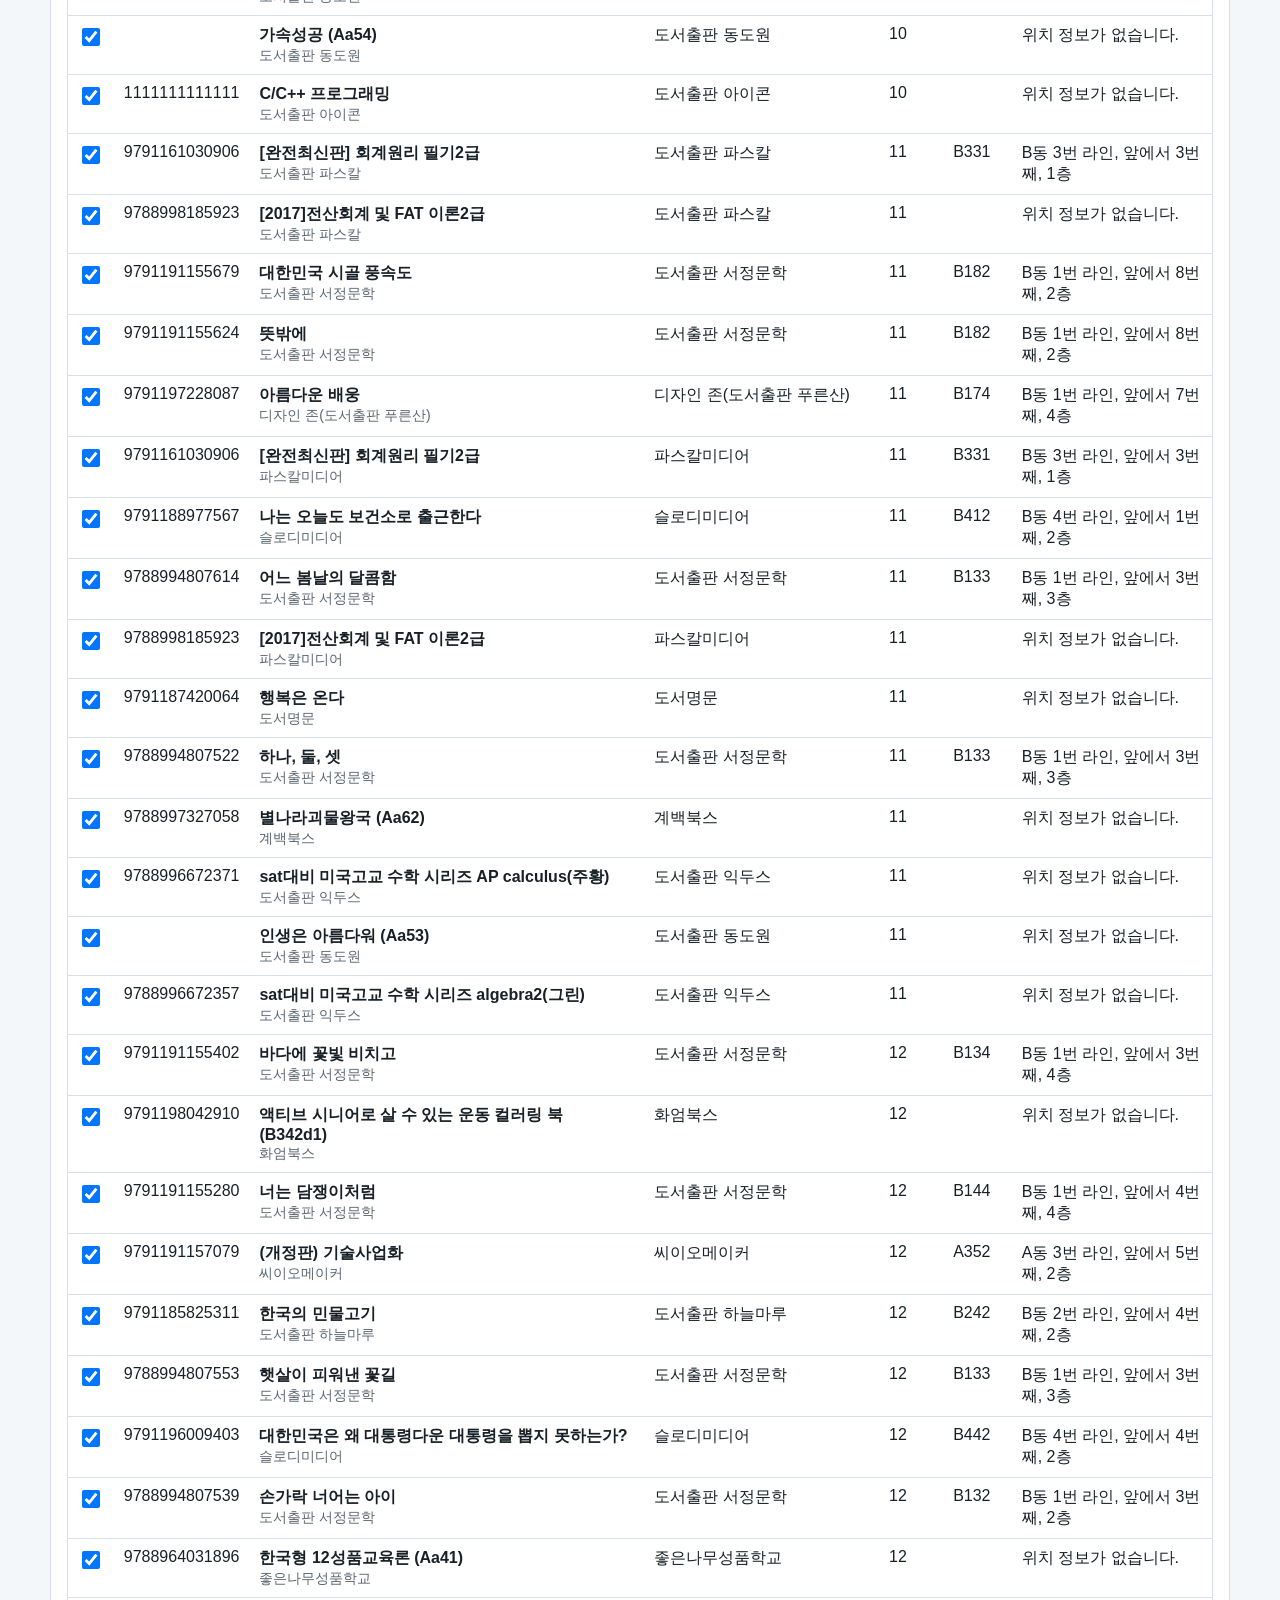
==== commit 9b6204be: "Add files via upload" ====
--- a/index.html
+++ b/index.html
@@ -18,7 +18,7 @@
     <main>
       <header>
         <div>
-          <h1>ISBN 재고 위치 조회</h1>
+          <h1>ISBN 재고 위치 조회 <span class="version-badge">v2.0</span></h1>
           <p class="subtitle">ISBN 스캔, 위치 조회, 0재고와 위험재고 관리</p>
         </div>
         <div class="header-actions">
--- a/styles.css
+++ b/styles.css
@@ -58,6 +58,20 @@
   letter-spacing: 0;
 }
 
+.version-badge {
+  display: inline-block;
+  font-size: 13px;
+  font-weight: 700;
+  color: var(--brand-dark);
+  background: #d9eef3;
+  padding: 4px 10px;
+  border-radius: 999px;
+  margin-left: 10px;
+  vertical-align: middle;
+  letter-spacing: 0.3px;
+  border: 1px solid #b8dde5;
+}
+
 h2 {
   font-size: 19px;
   margin-bottom: 12px;
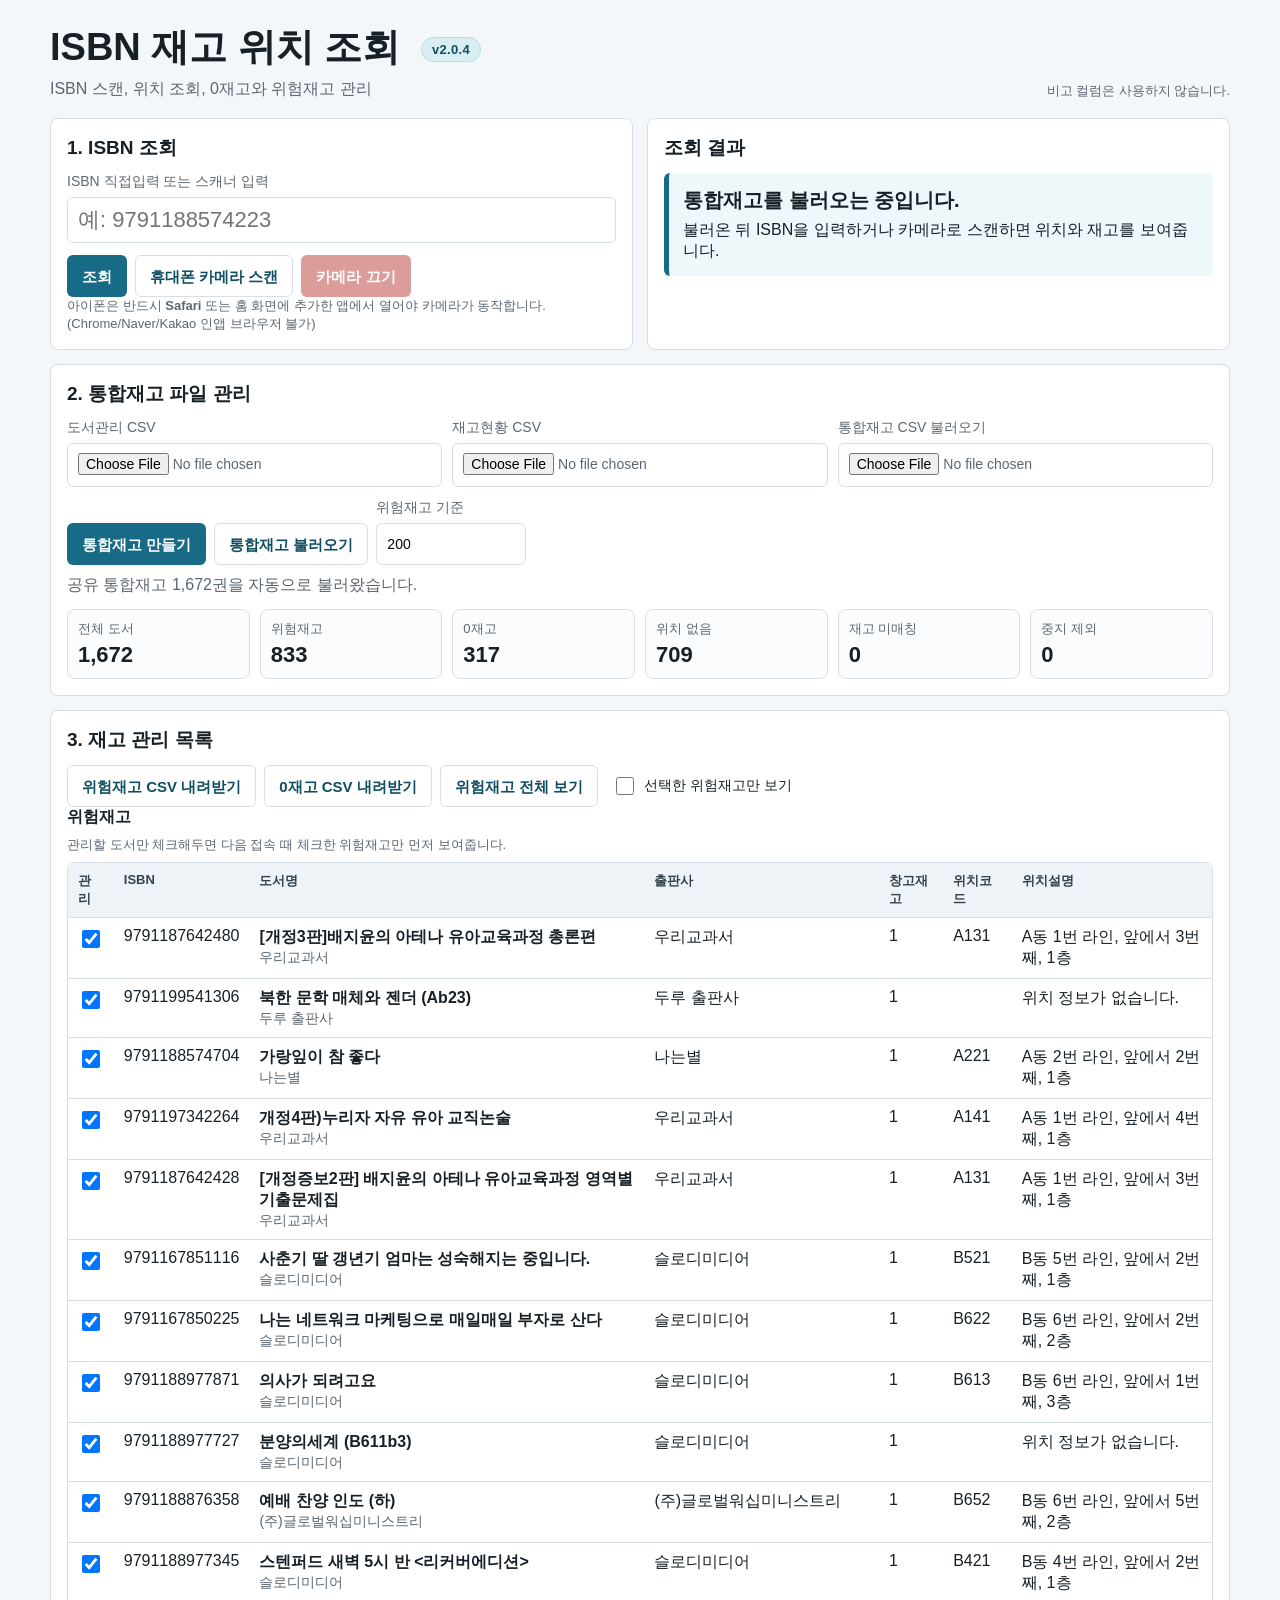
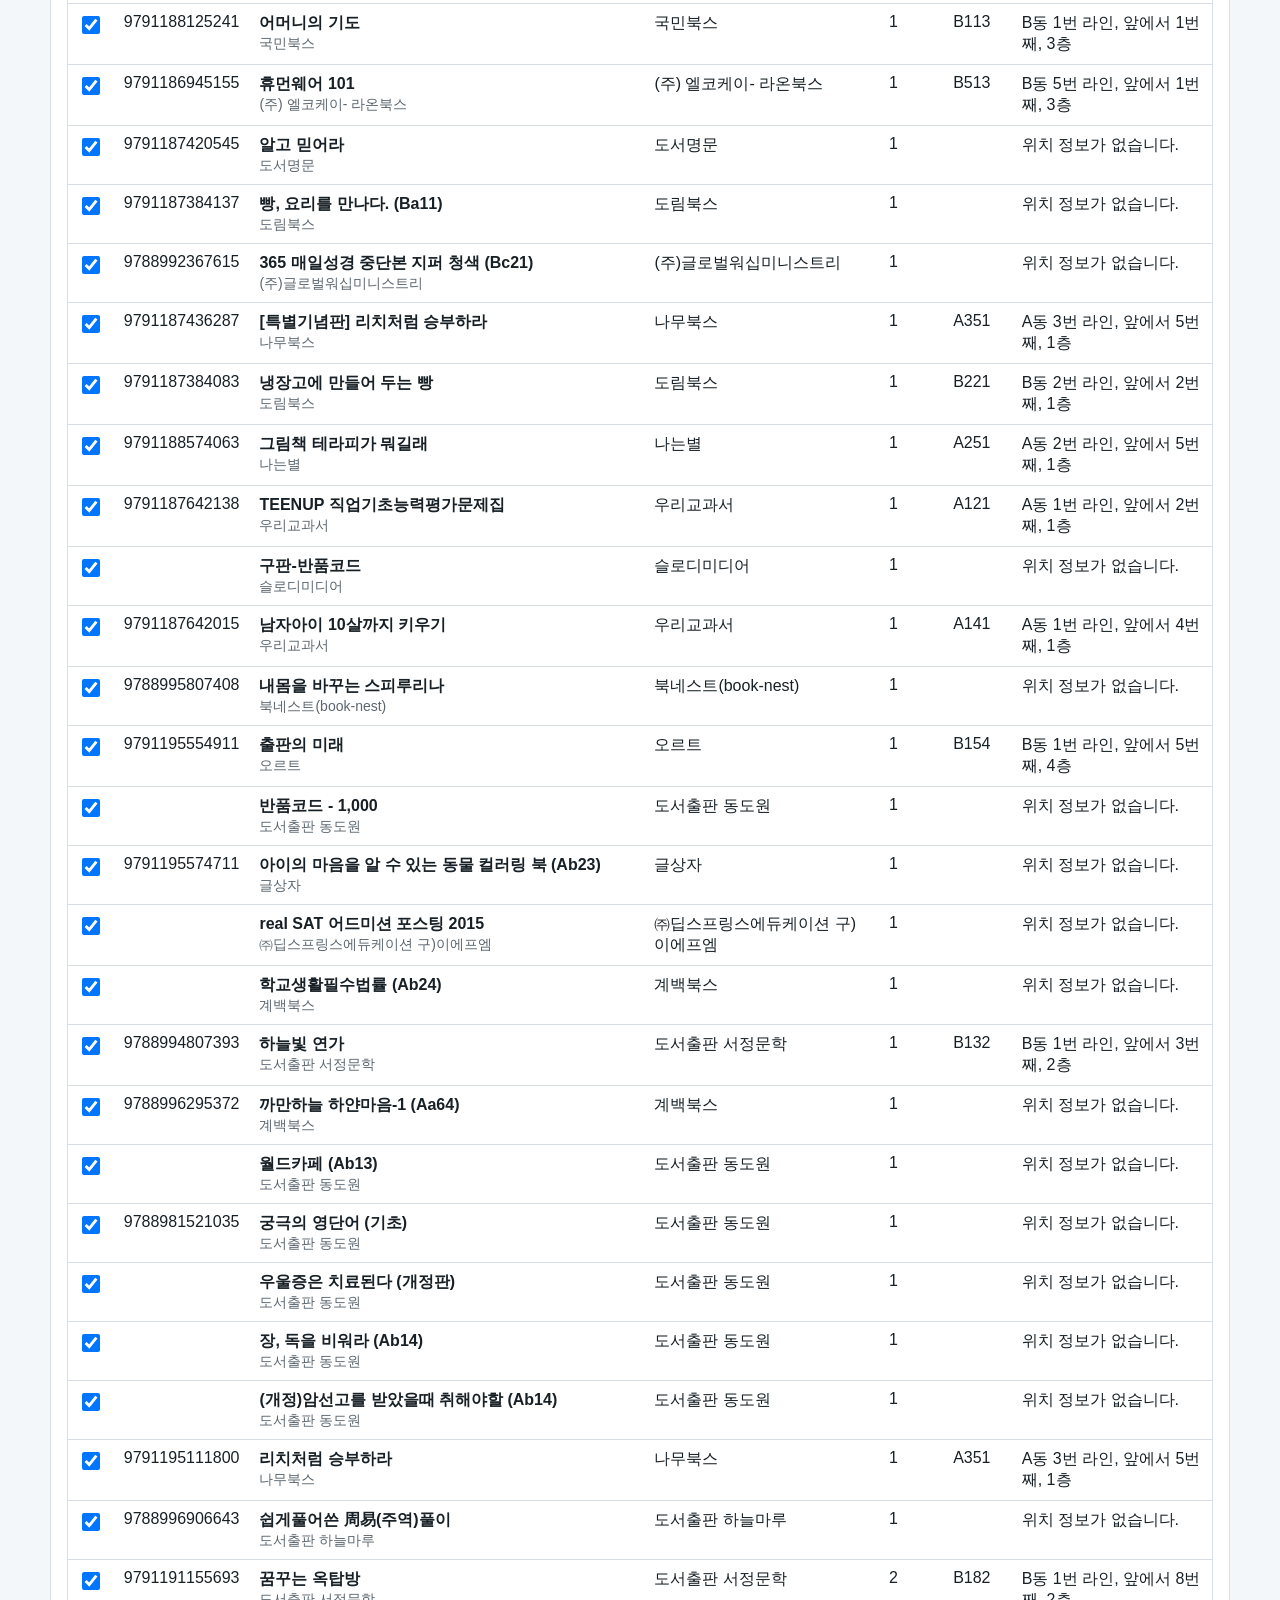
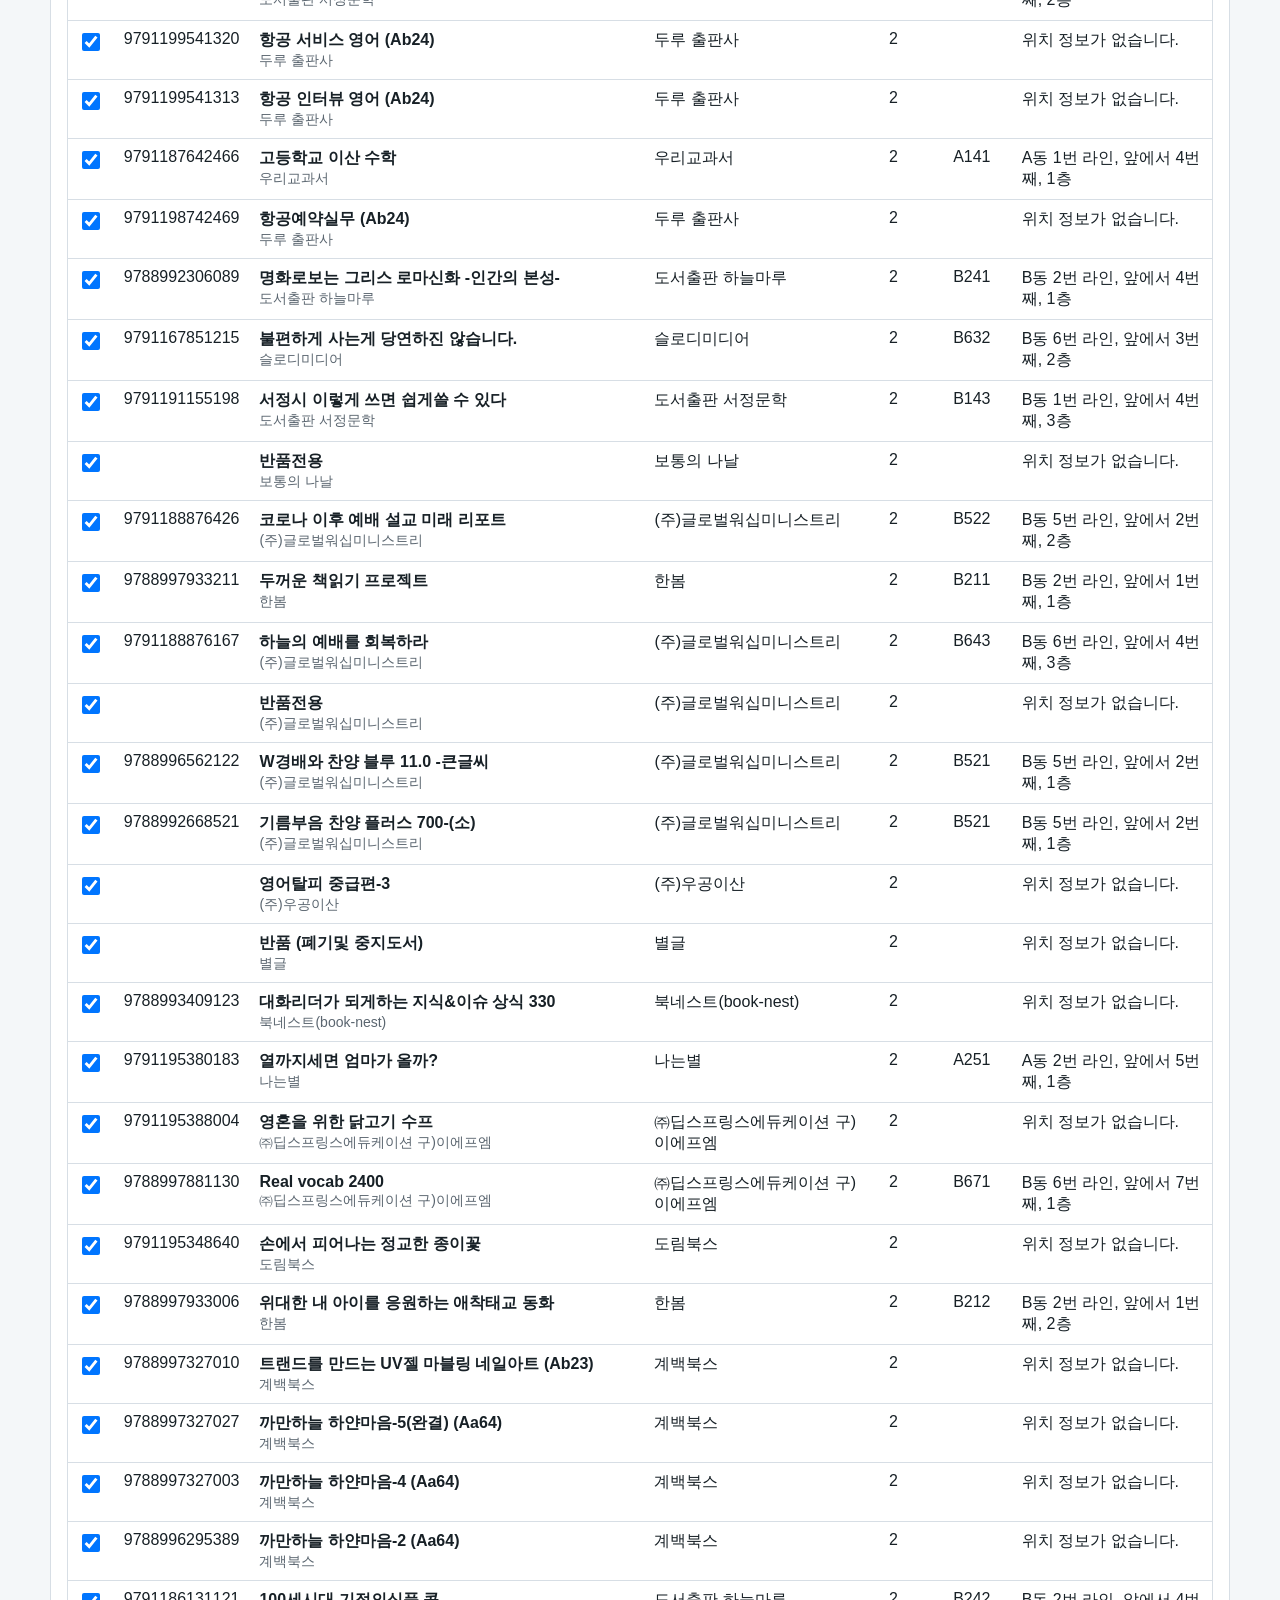
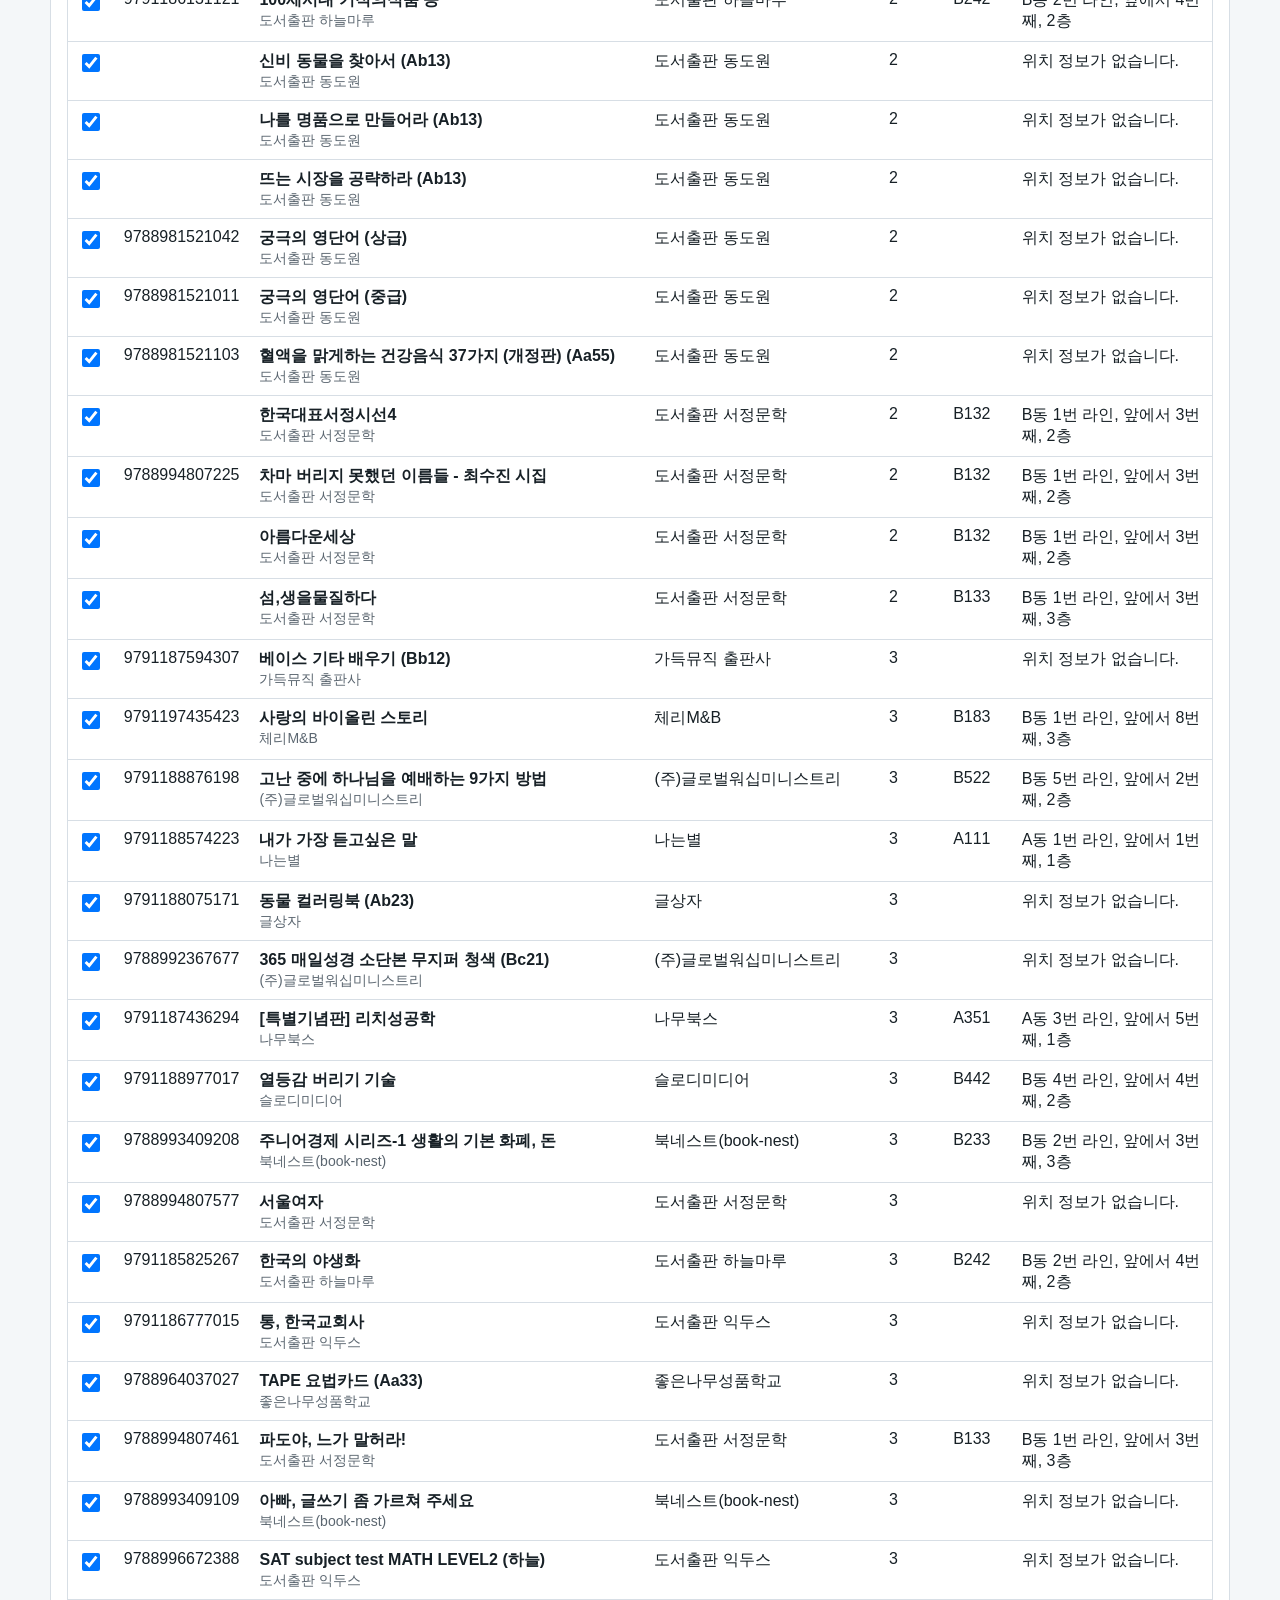
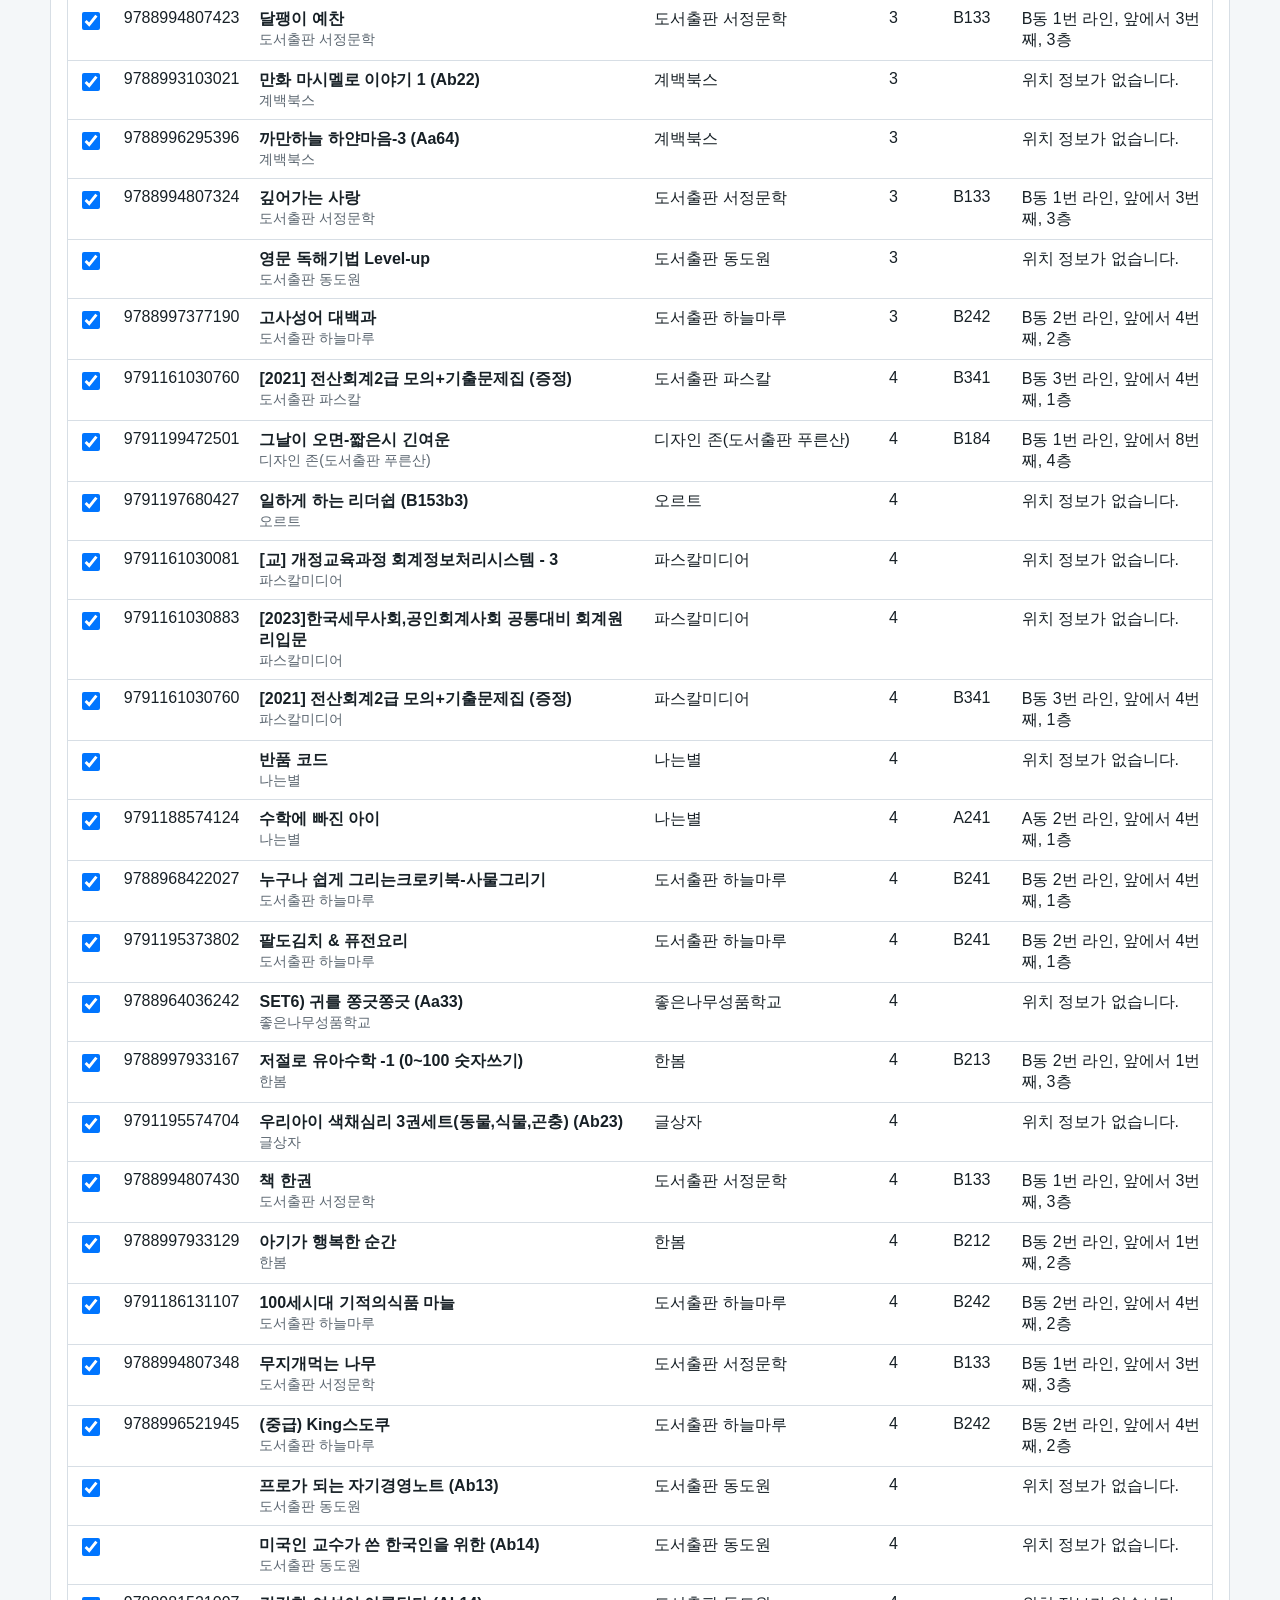
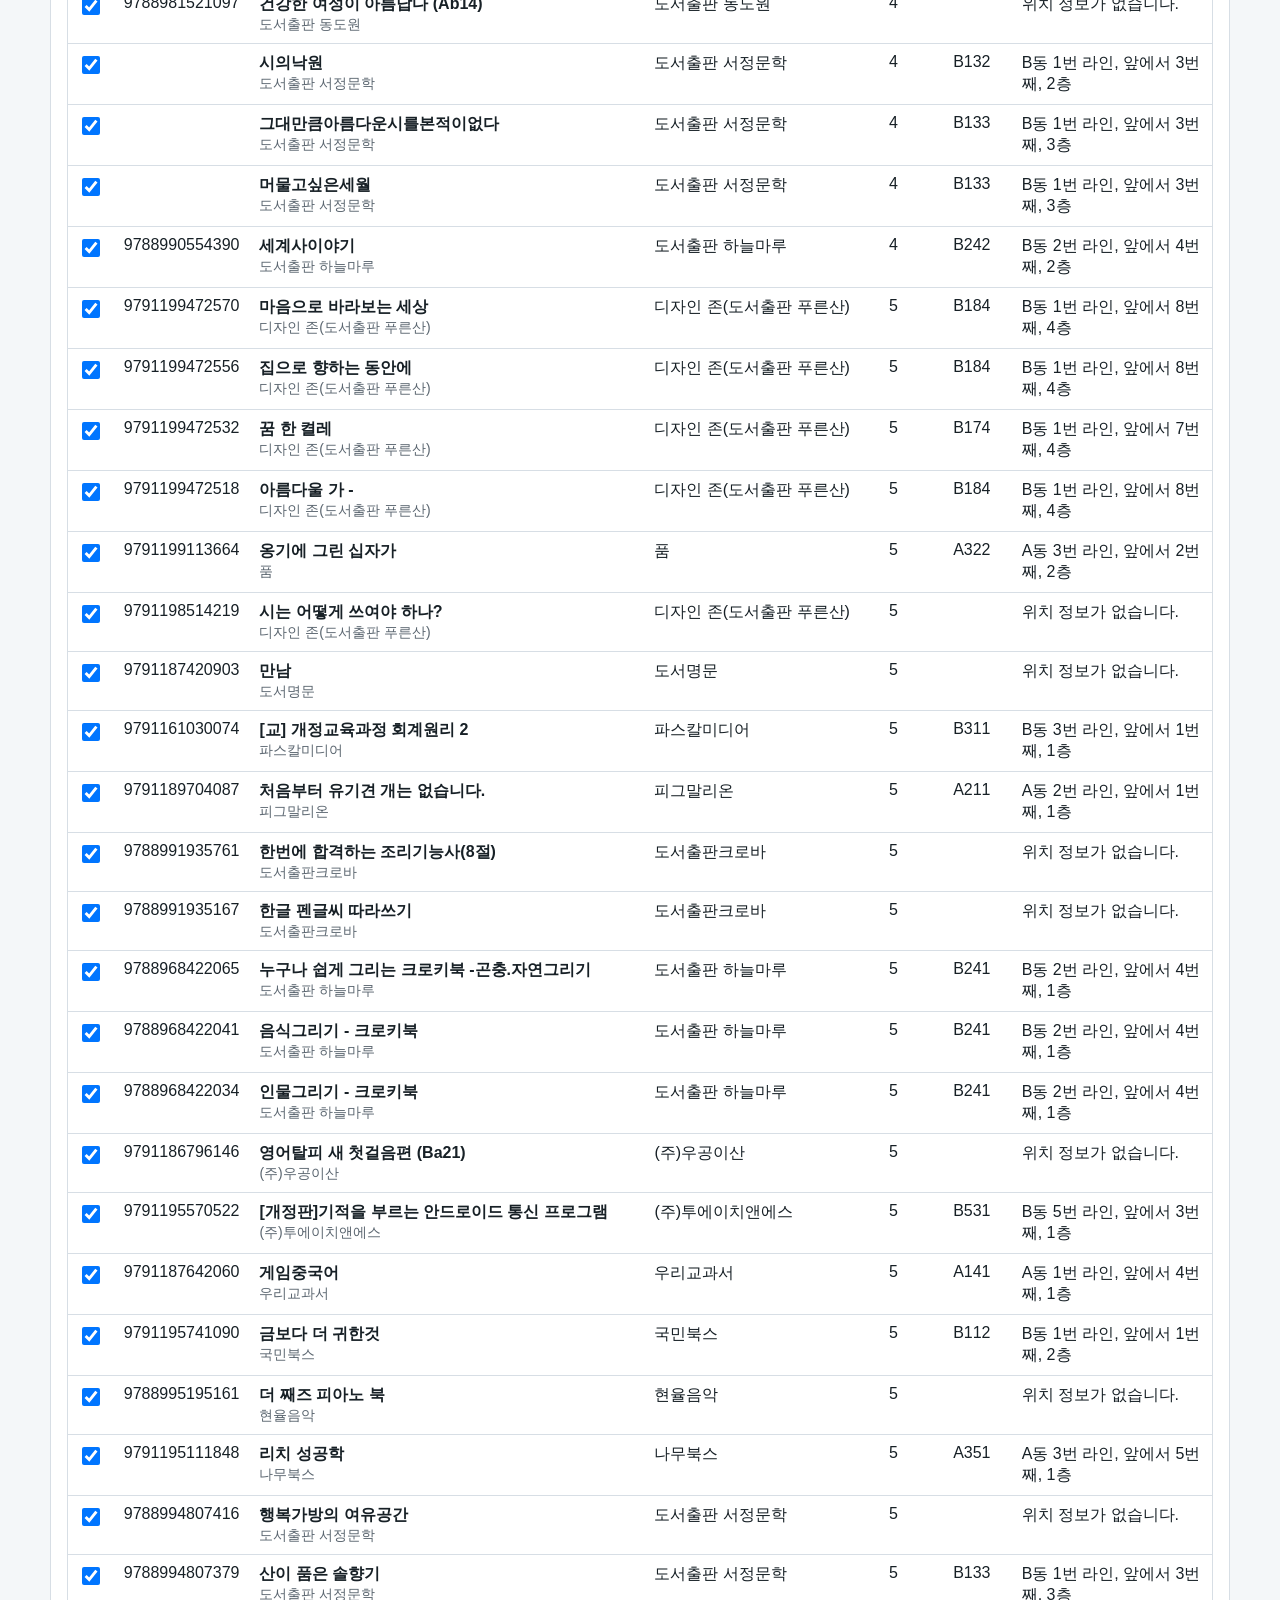
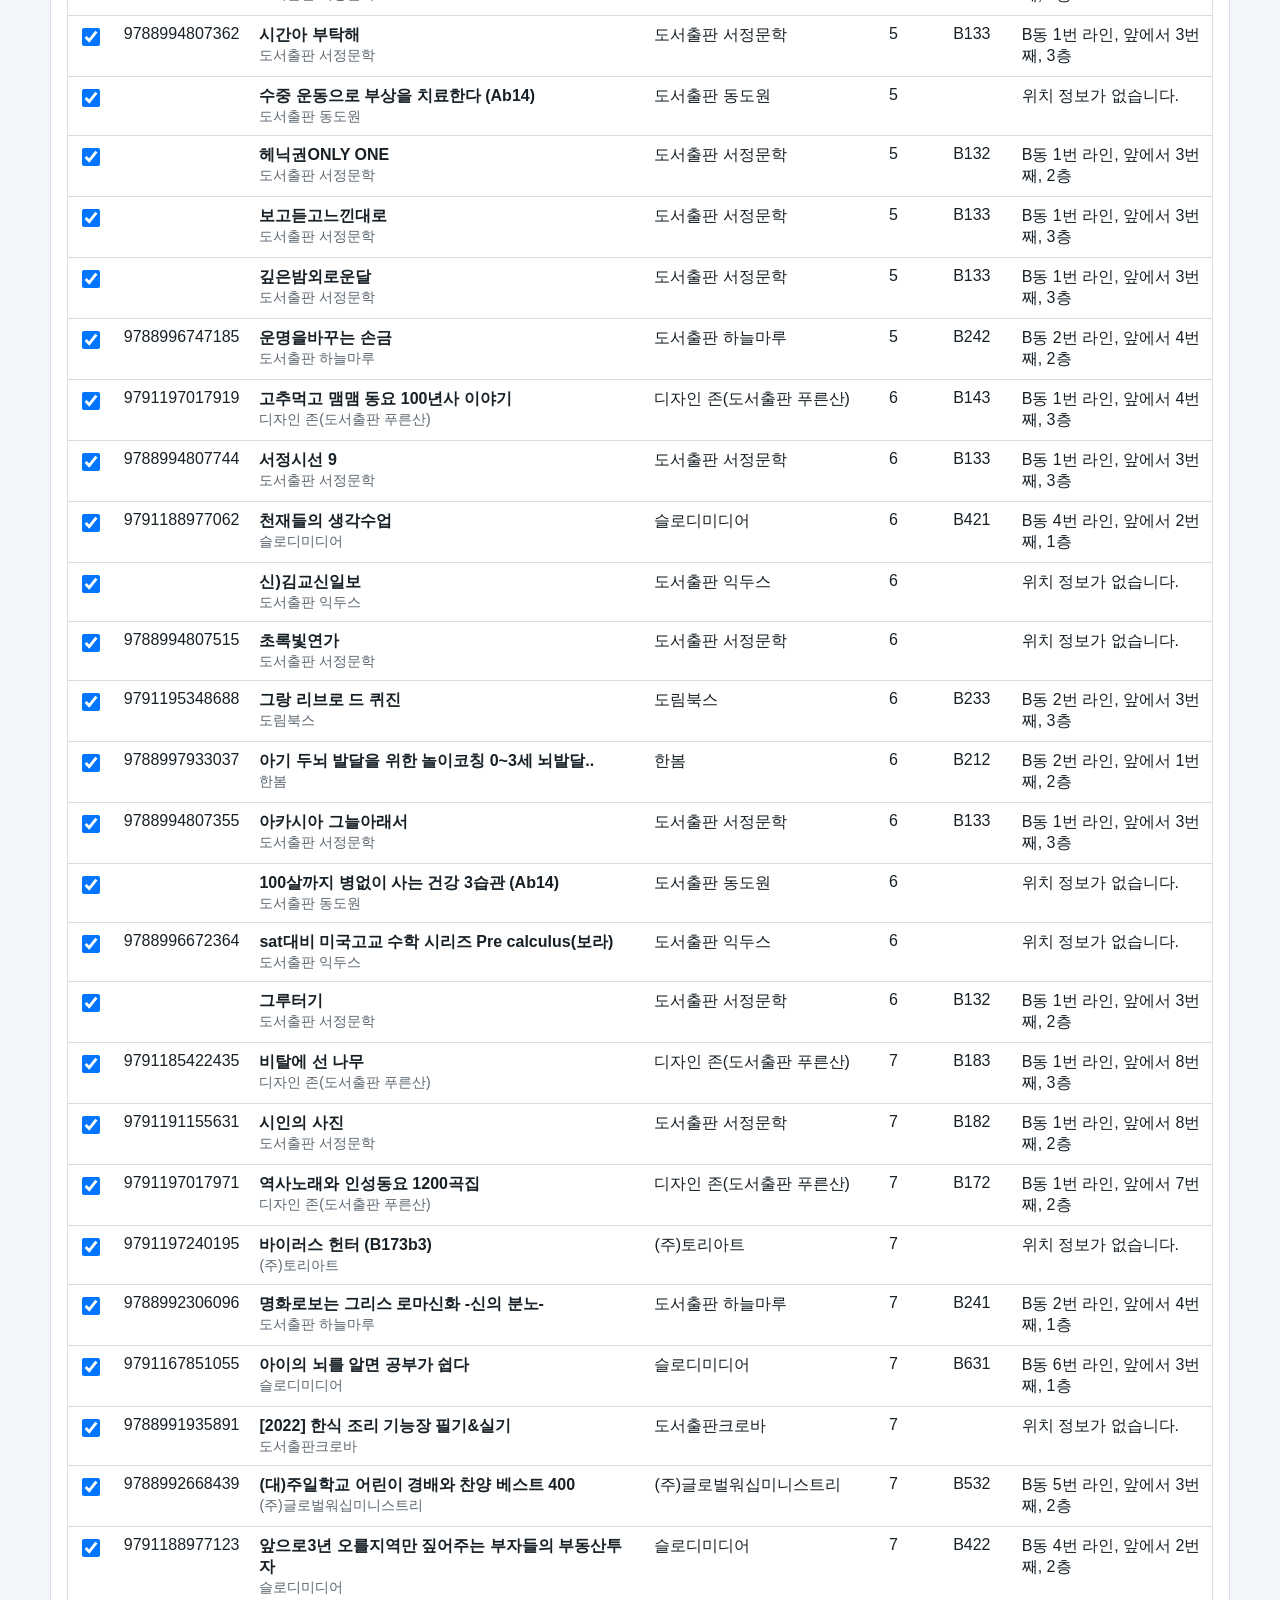
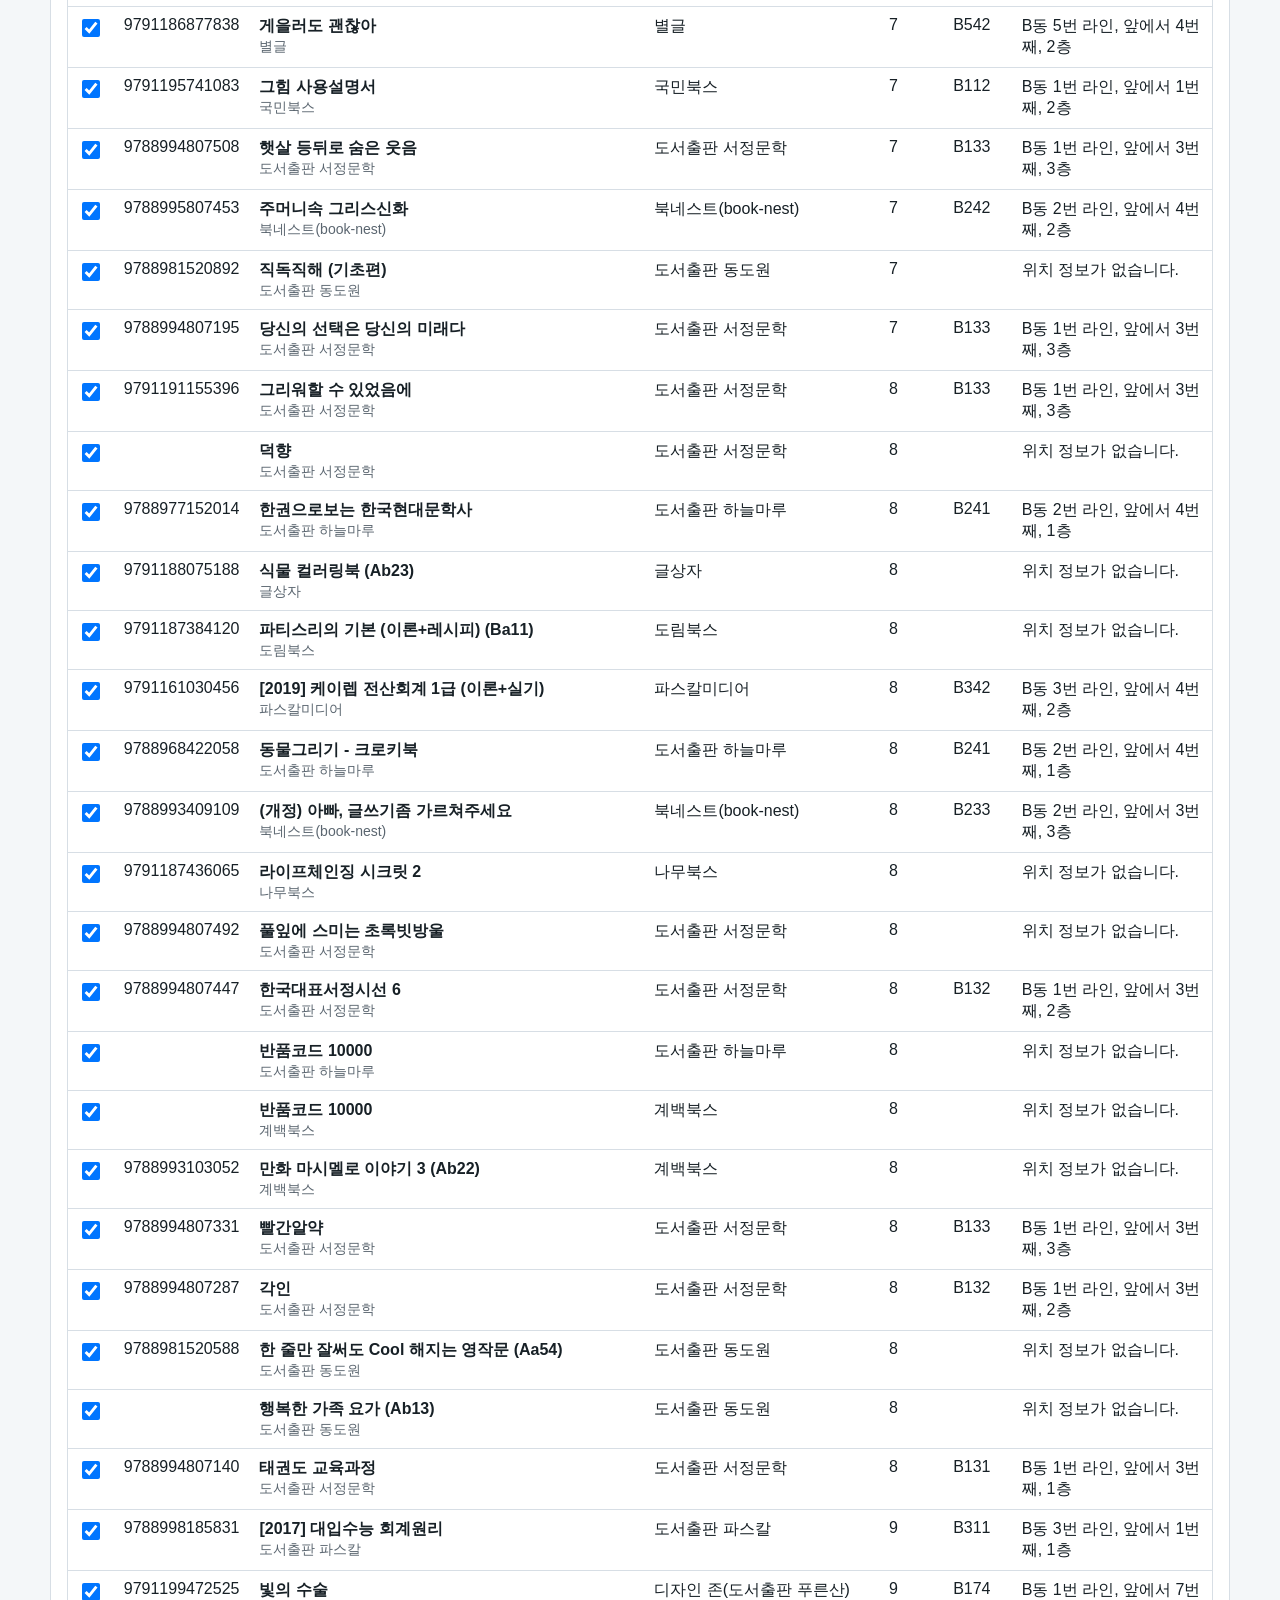
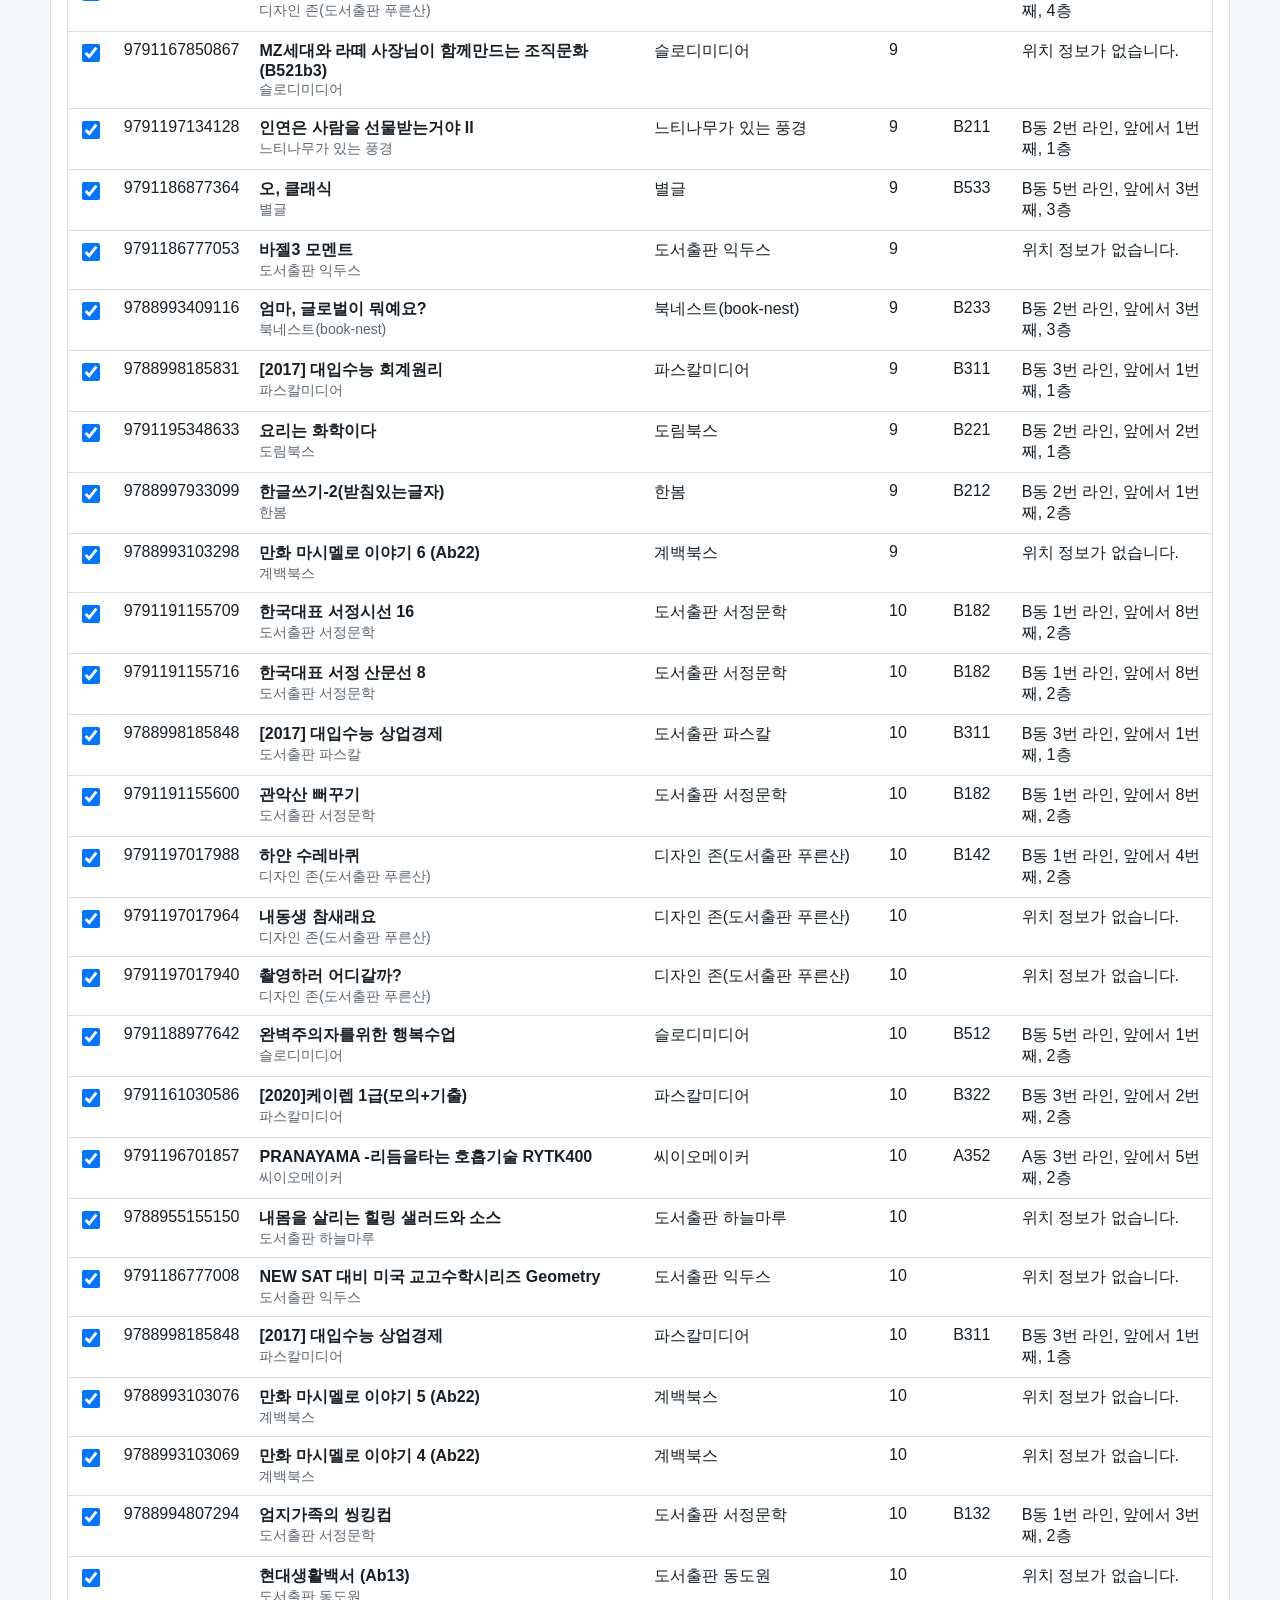
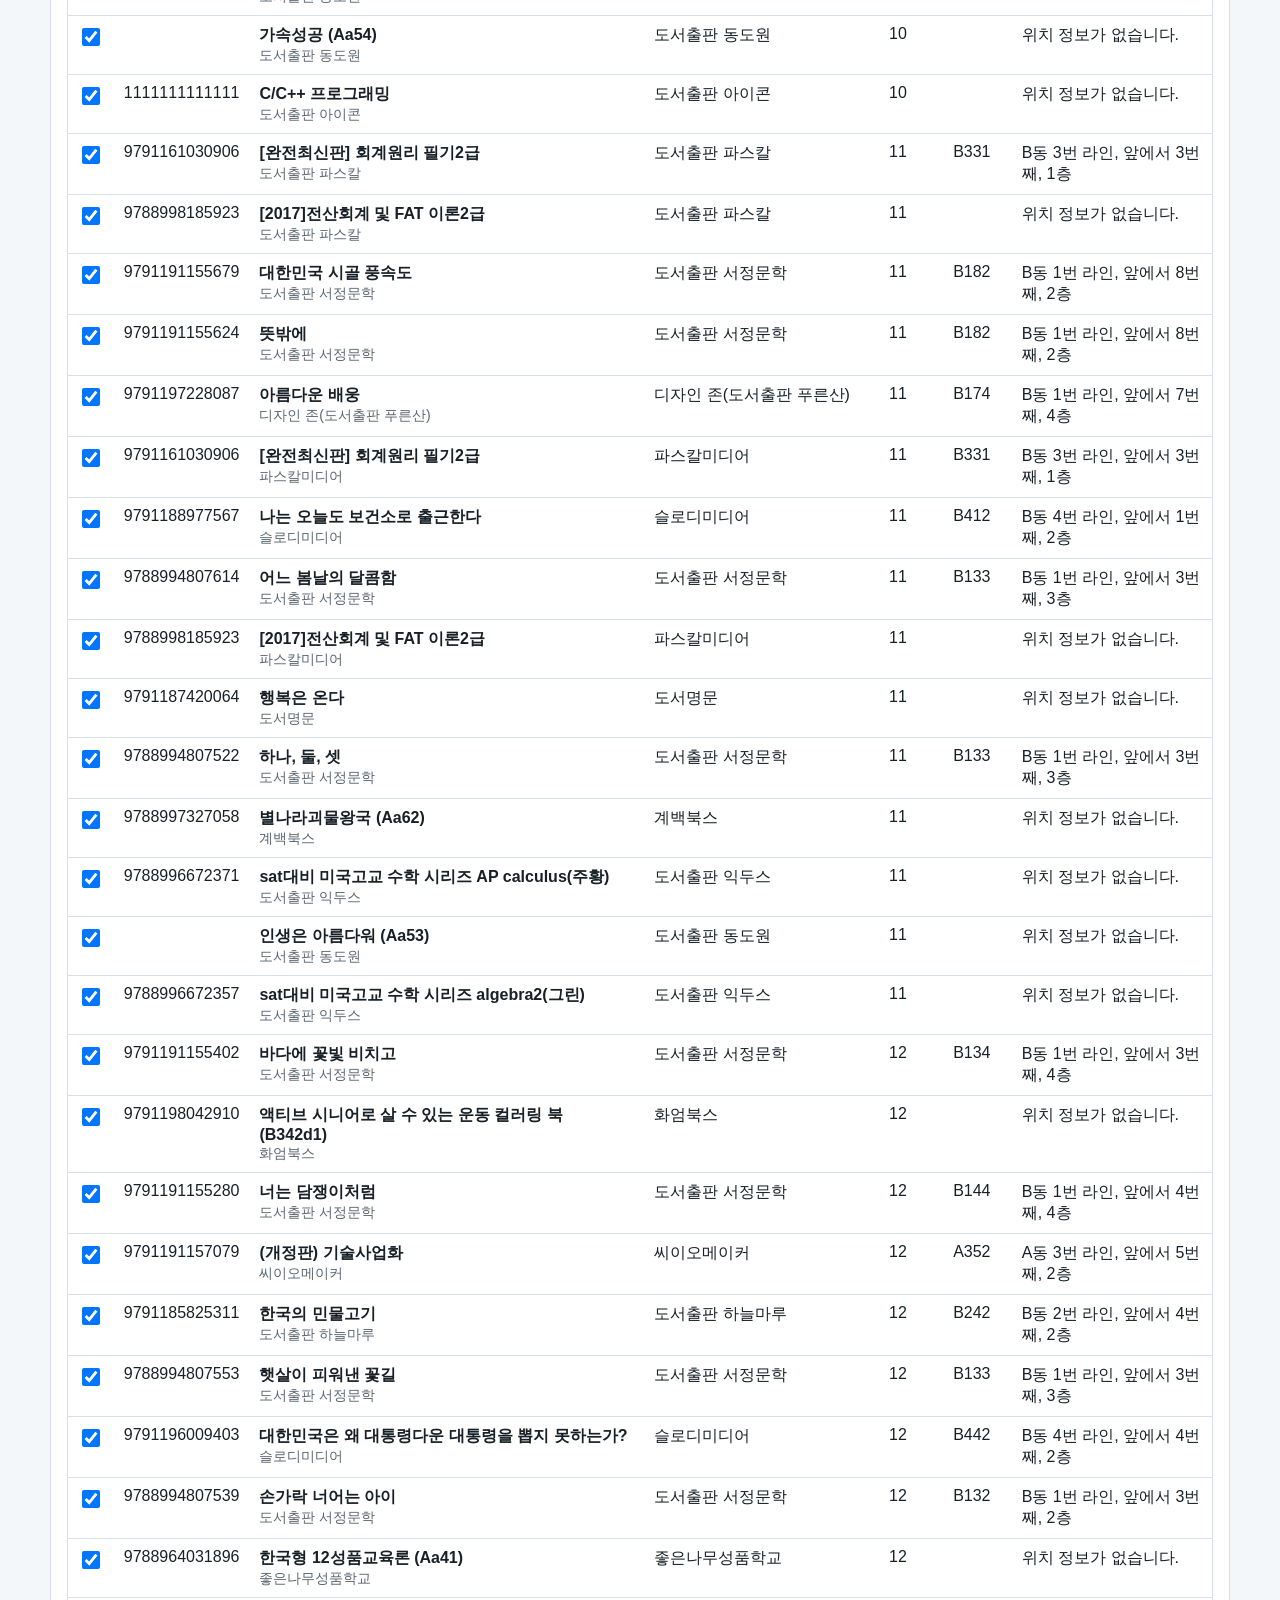
==== commit 53cbfd65: "Add files via upload" ====
--- a/index.html
+++ b/index.html
@@ -12,13 +12,13 @@
     <link rel="manifest" href="manifest.webmanifest">
     <link rel="icon" href="assets/icon.svg" type="image/svg+xml">
     <link rel="apple-touch-icon" href="assets/icon-180.png">
-    <link rel="stylesheet" href="styles.css">
+    <link rel="stylesheet" href="styles.css?v=2.0.4">
   </head>
   <body>
     <main>
       <header>
         <div>
-          <h1>ISBN 재고 위치 조회 <span class="version-badge">v2.0</span></h1>
+          <h1>ISBN 재고 위치 조회 <span class="version-badge">v2.0.4</span></h1>
           <p class="subtitle">ISBN 스캔, 위치 조회, 0재고와 위험재고 관리</p>
         </div>
         <div class="header-actions">
@@ -140,6 +140,6 @@
         </div>
       </section>
     </main>
-    <script src="app.js"></script>
+    <script src="app.js?v=2.0.4"></script>
   </body>
 </html>
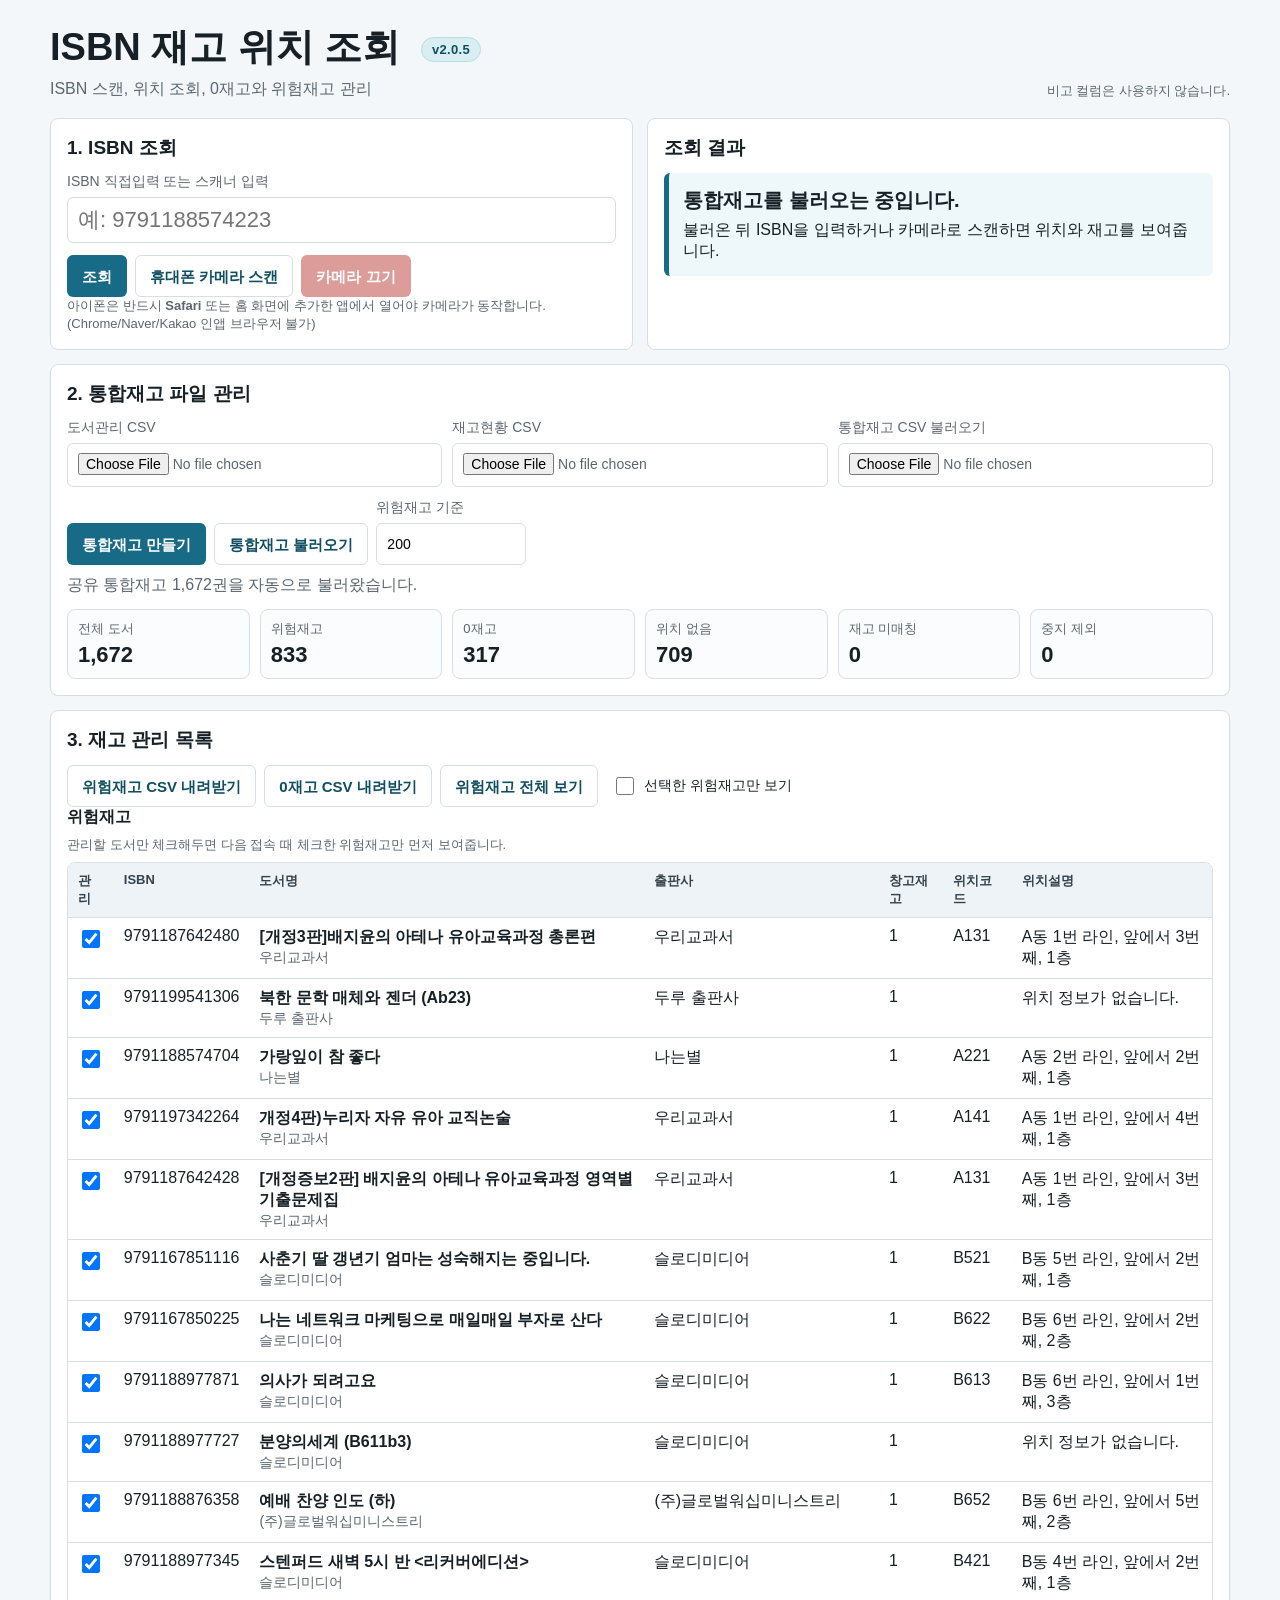
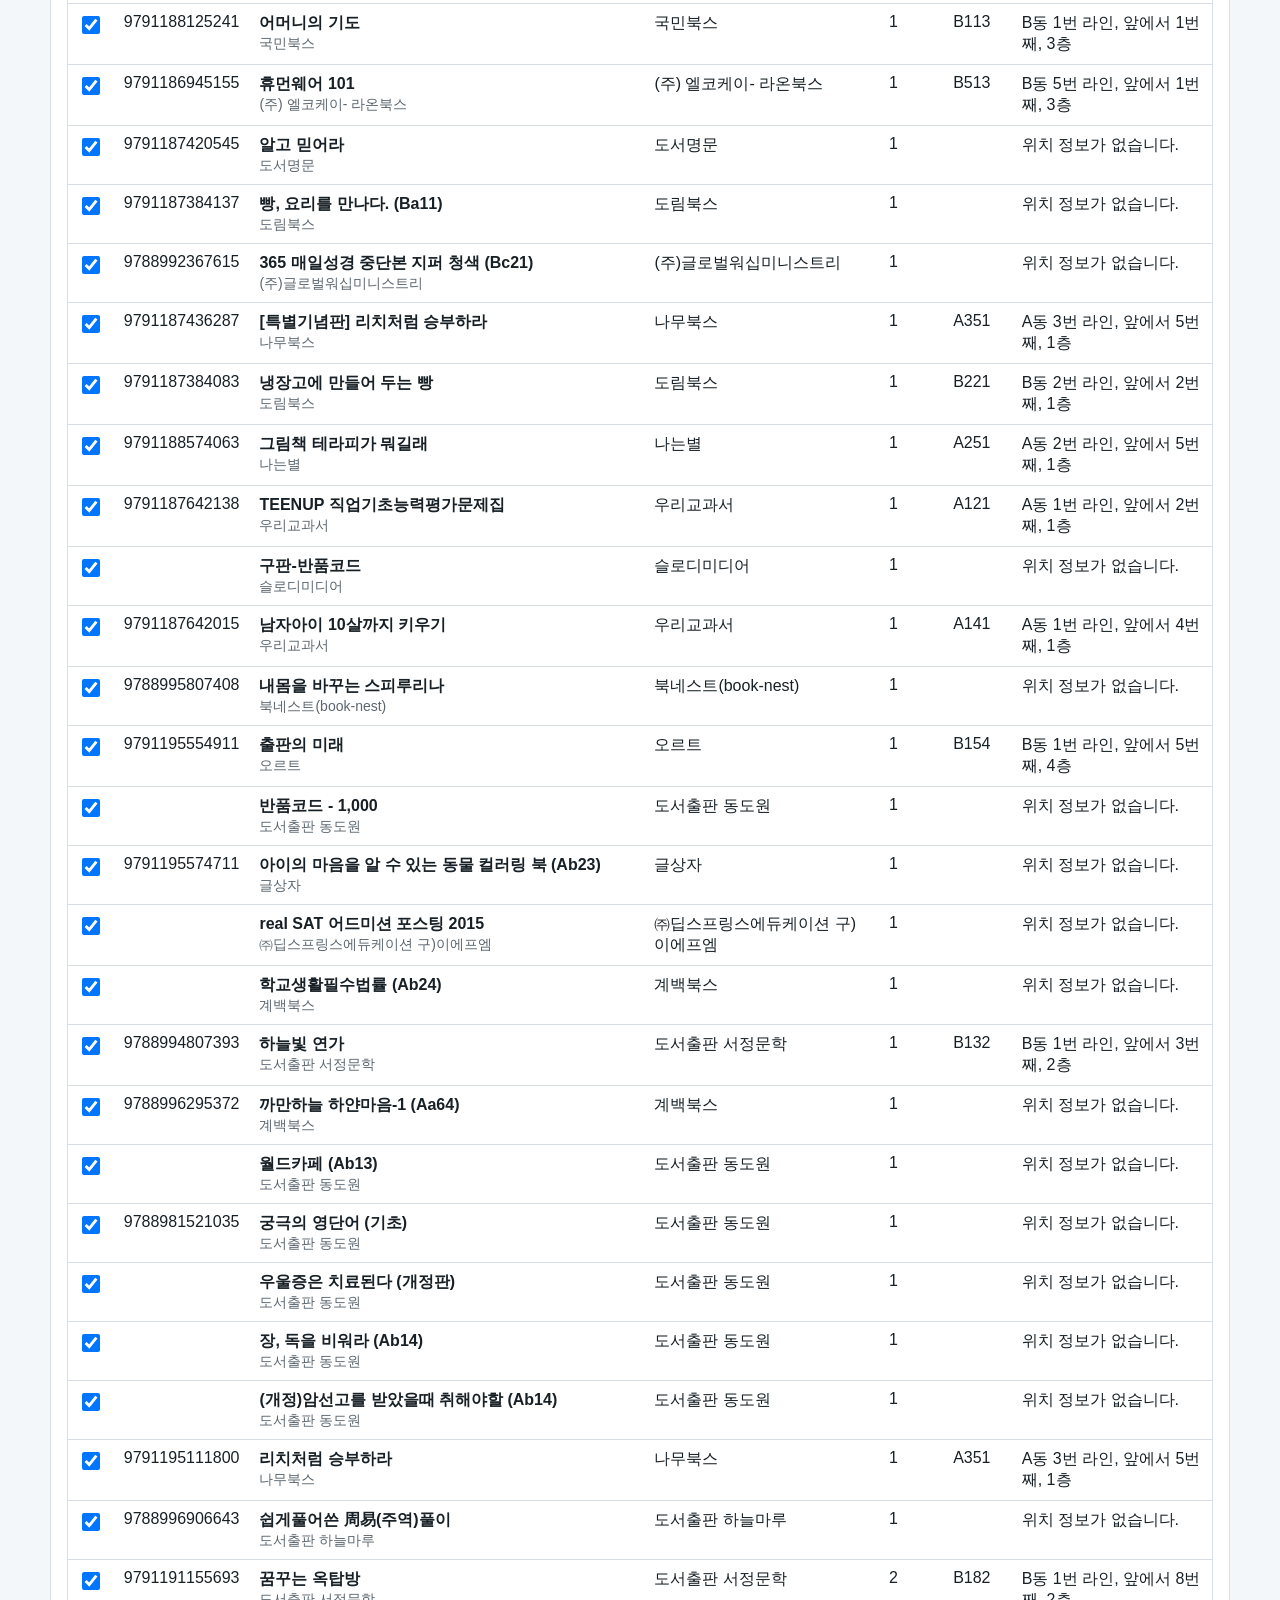
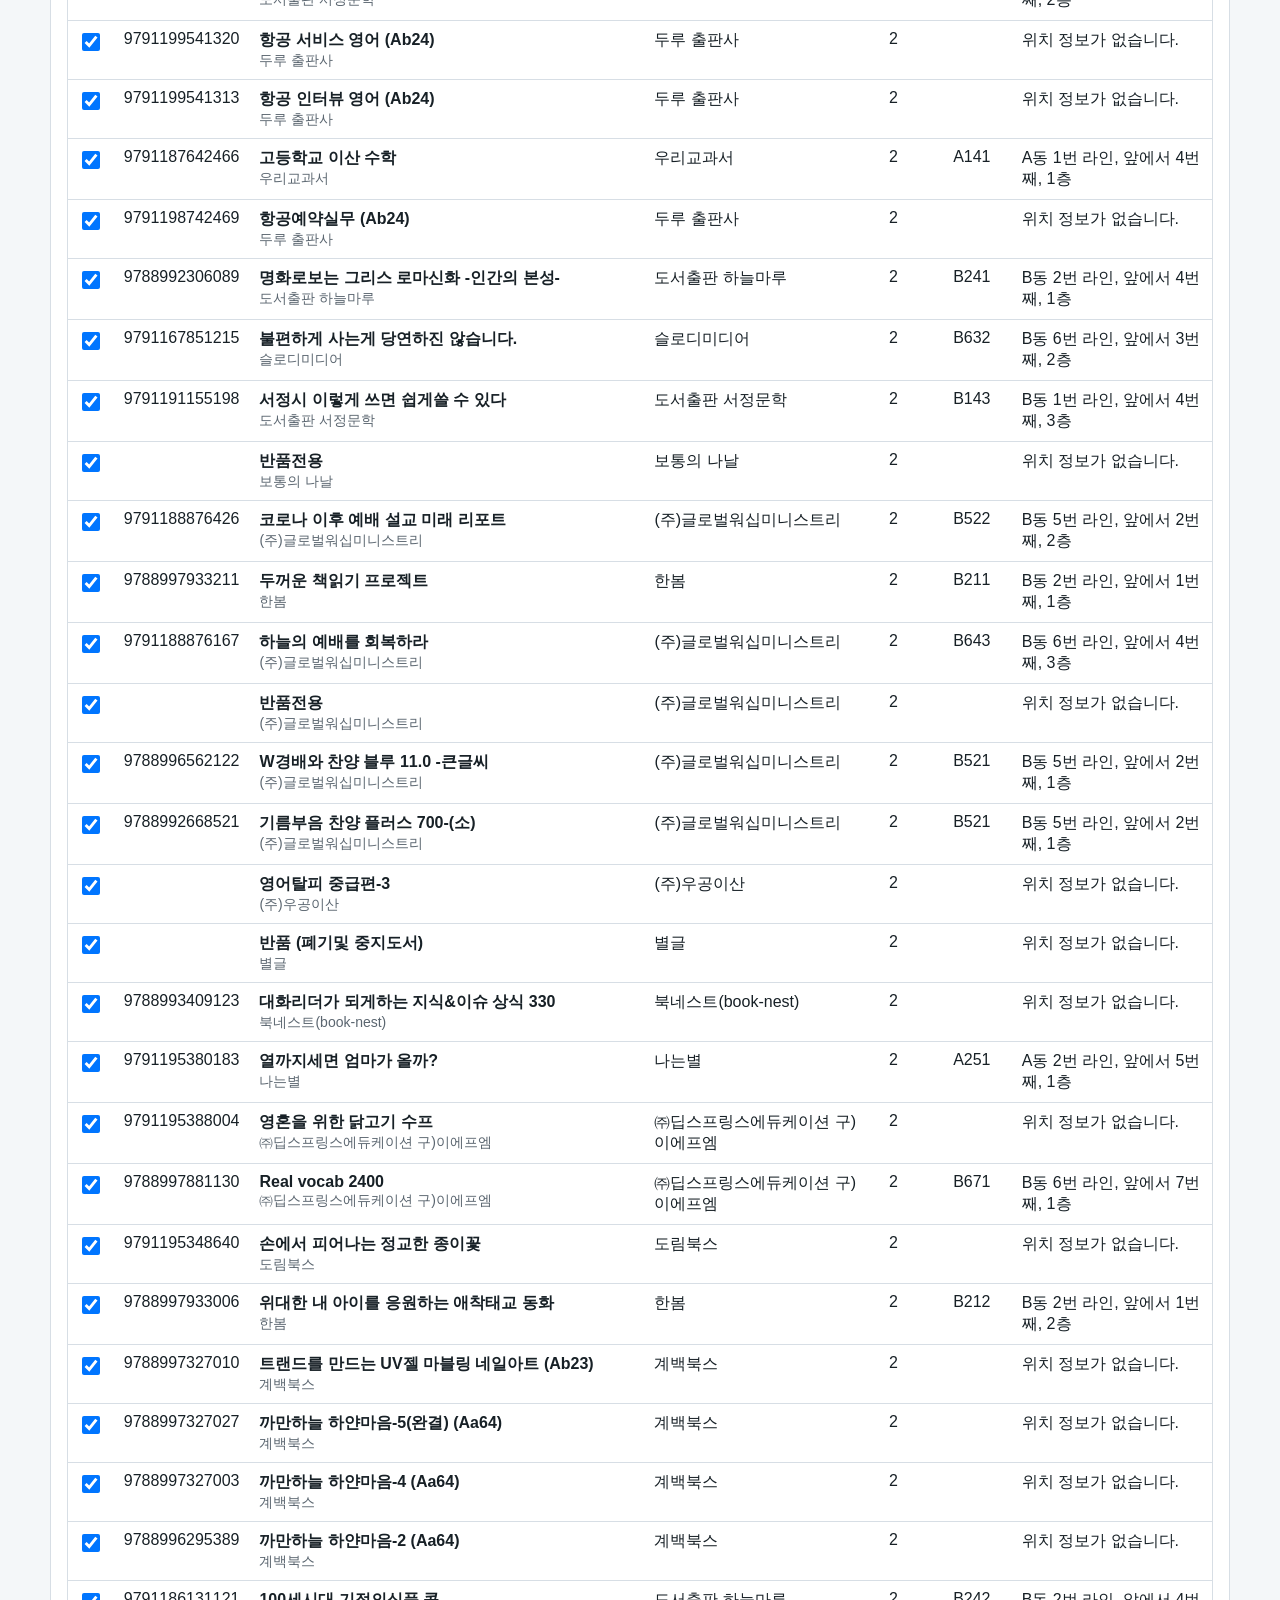
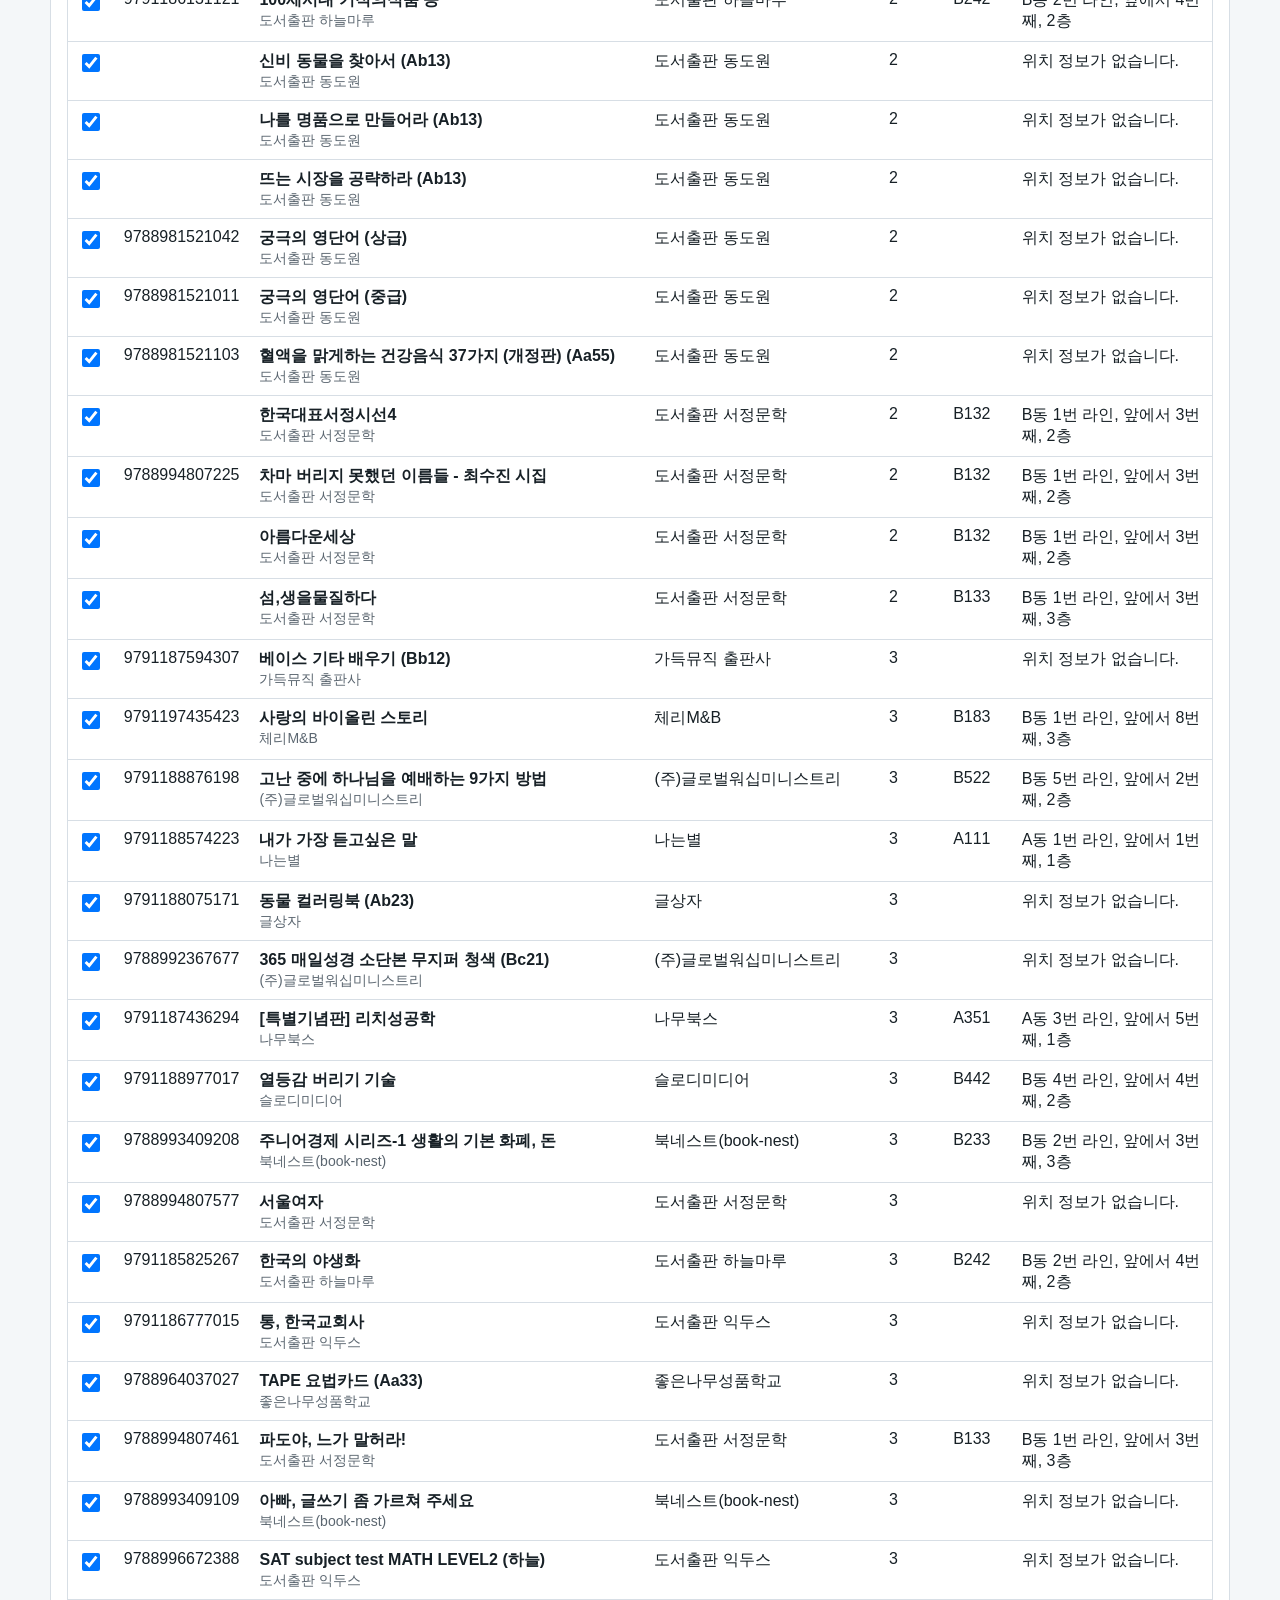
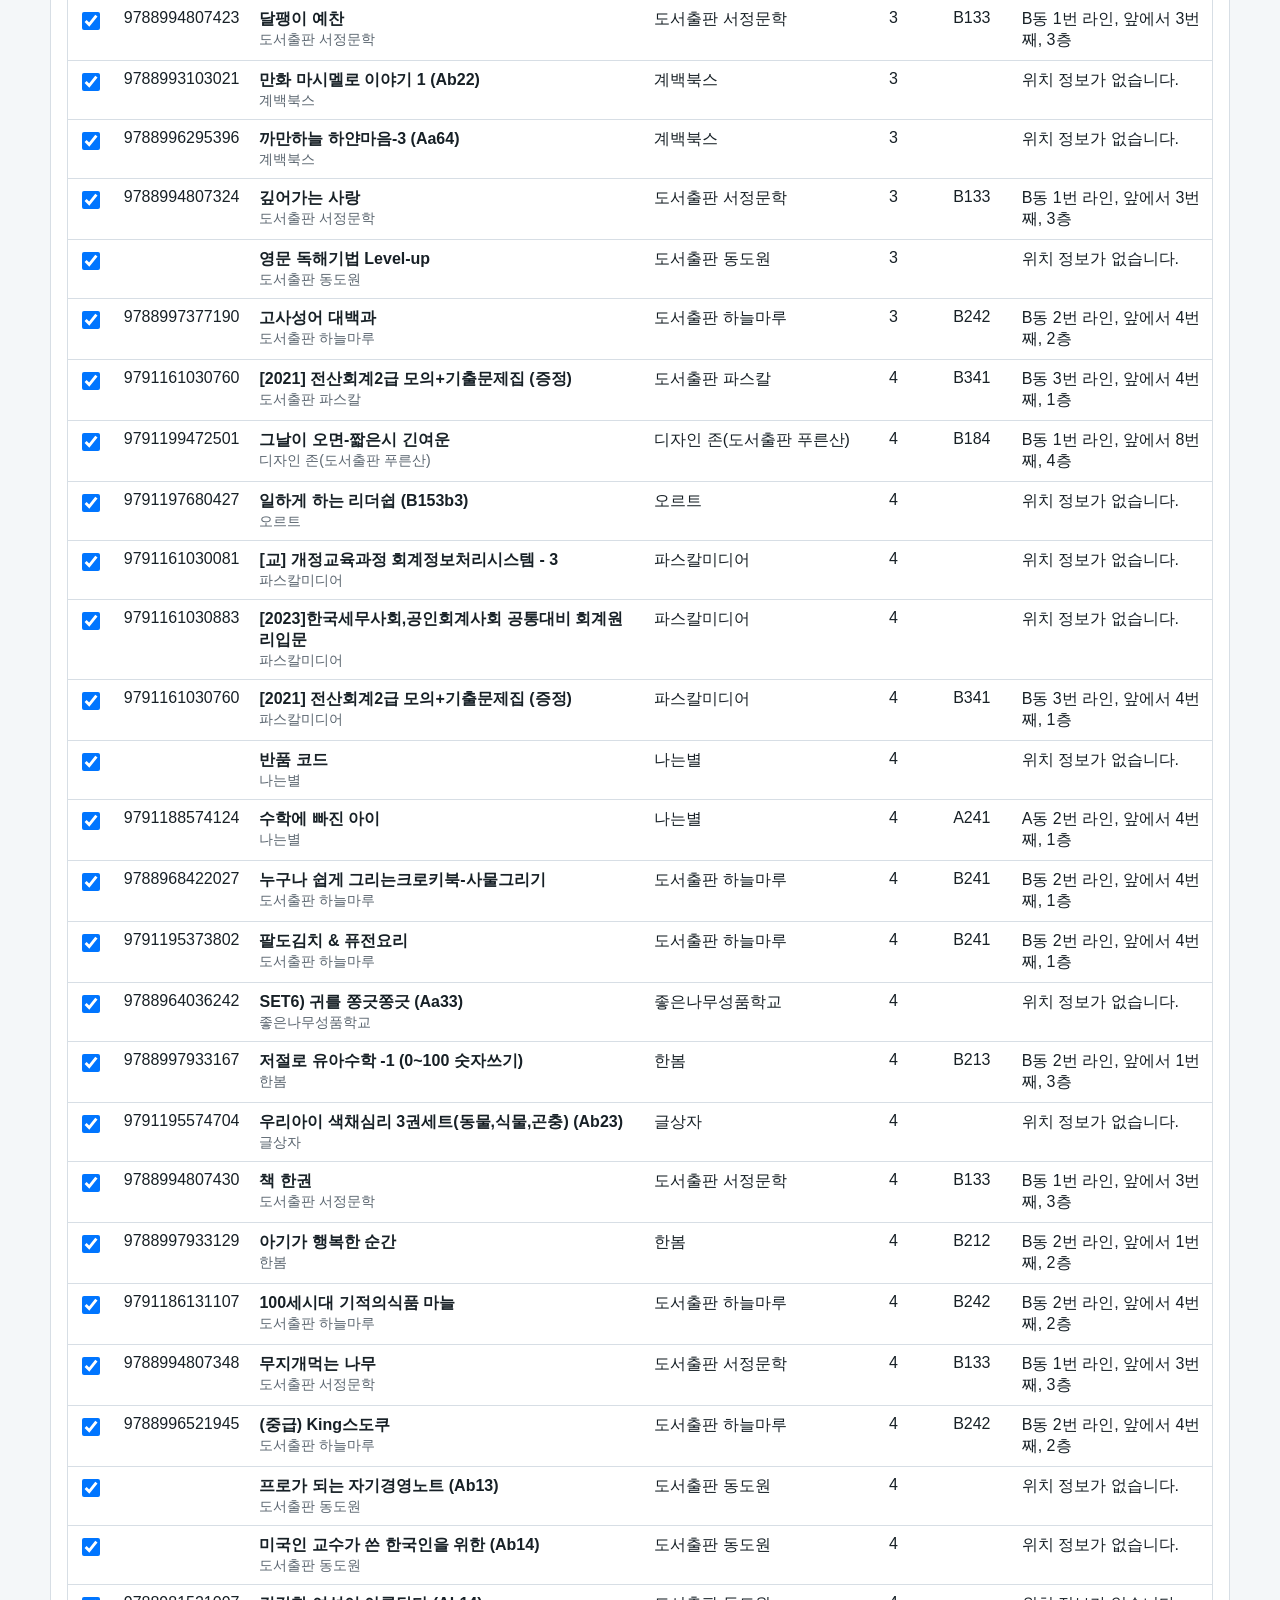
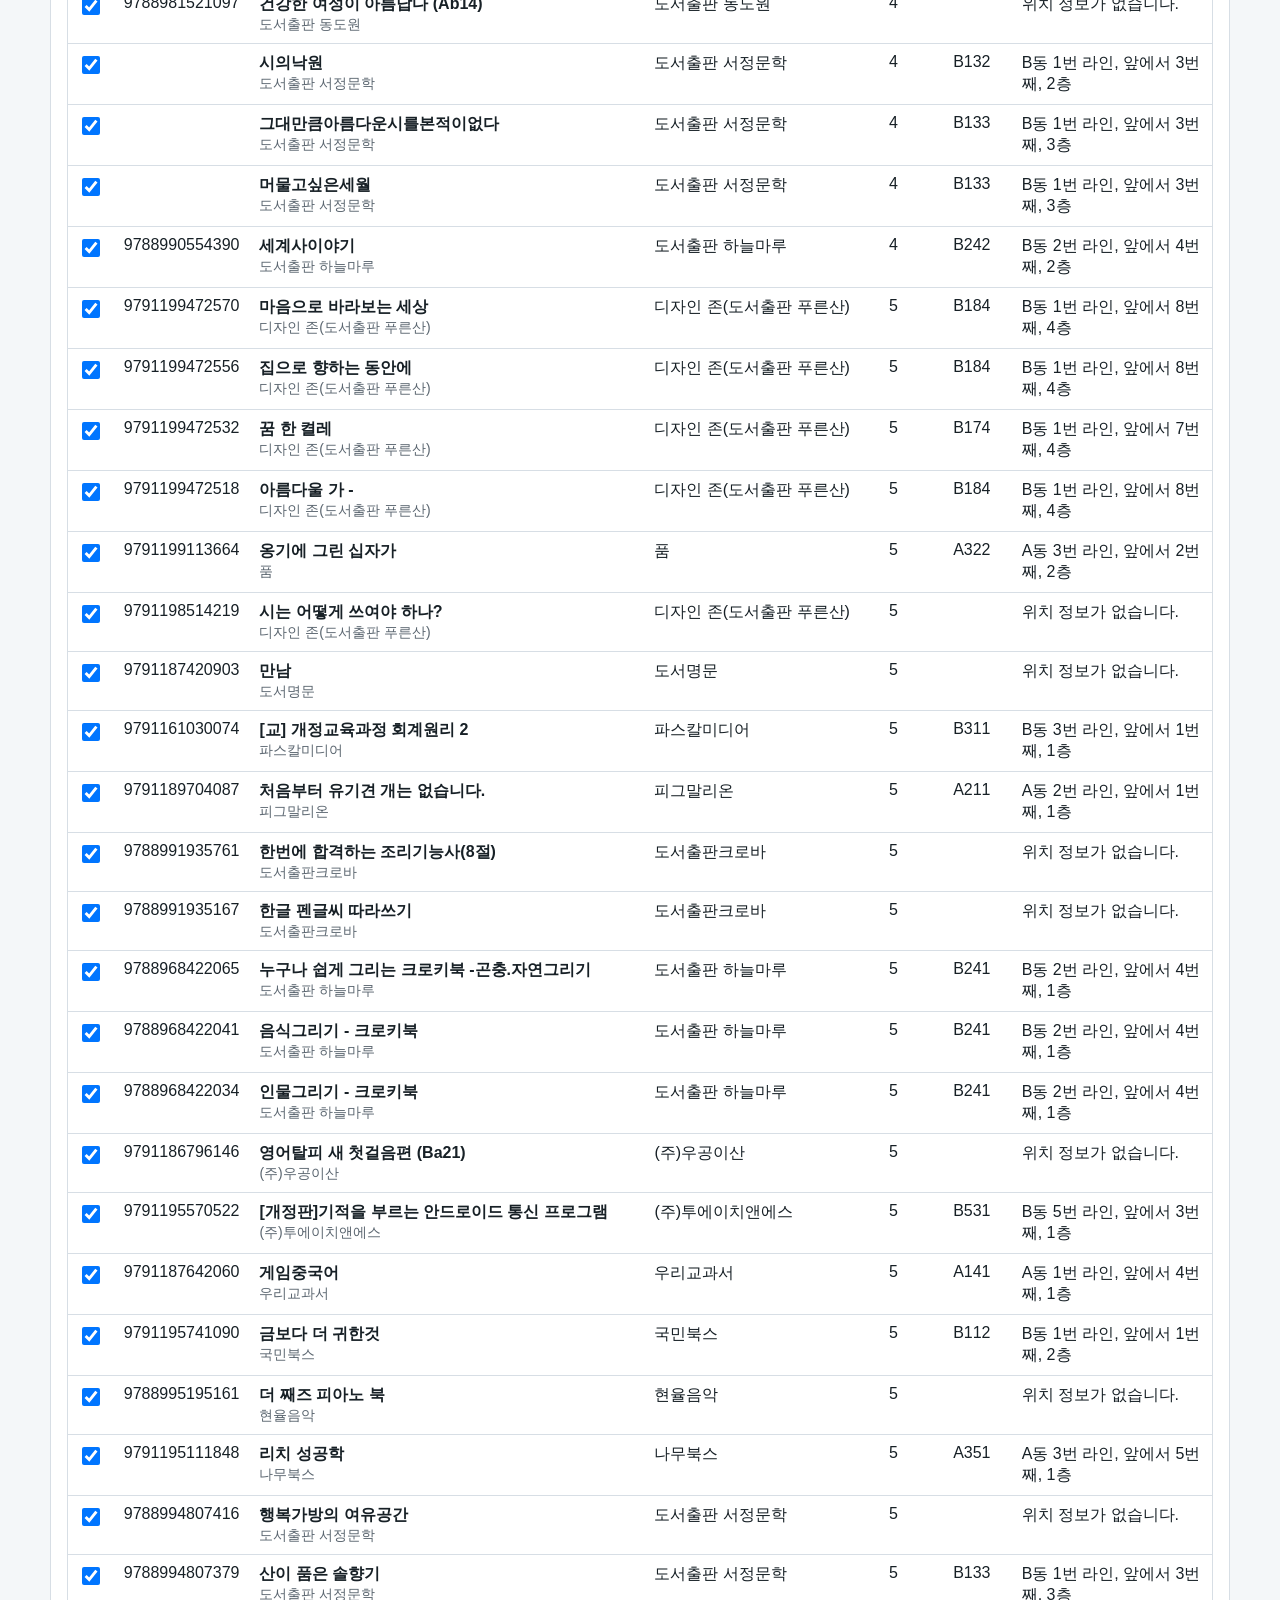
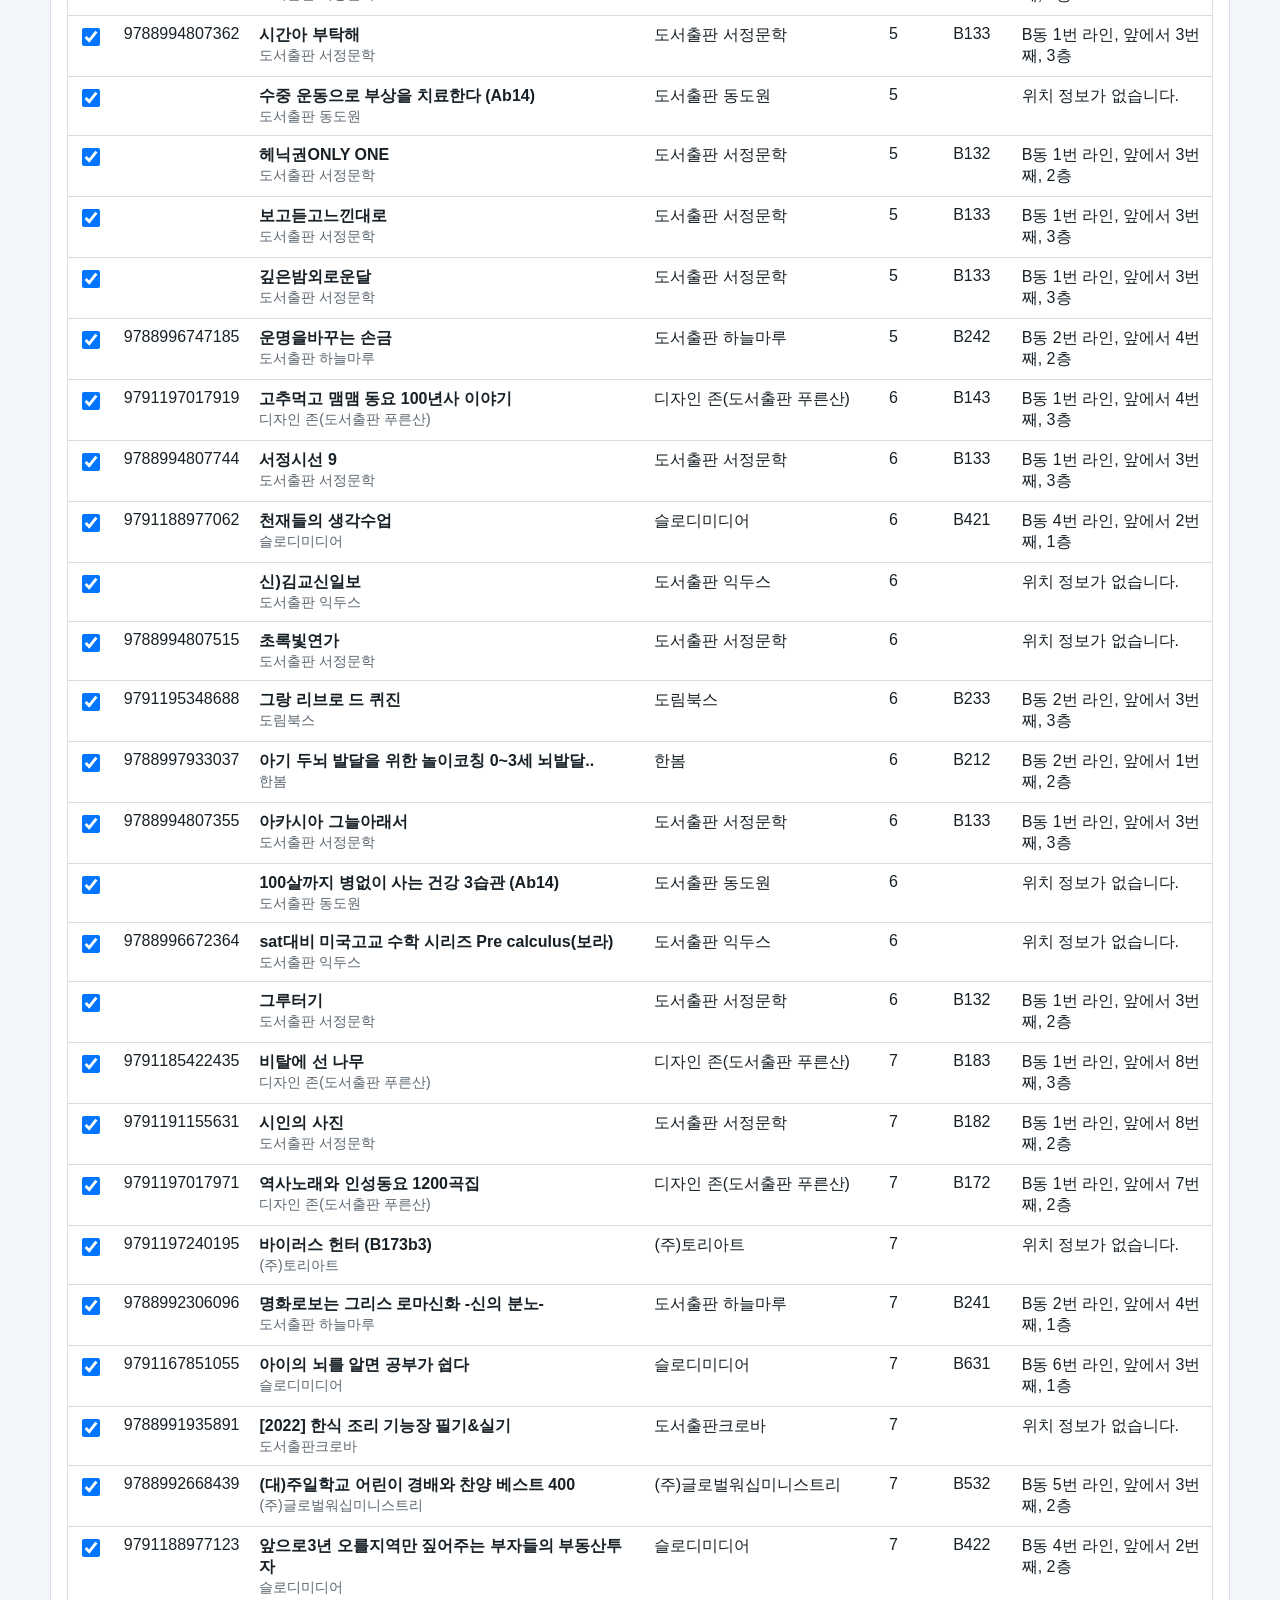
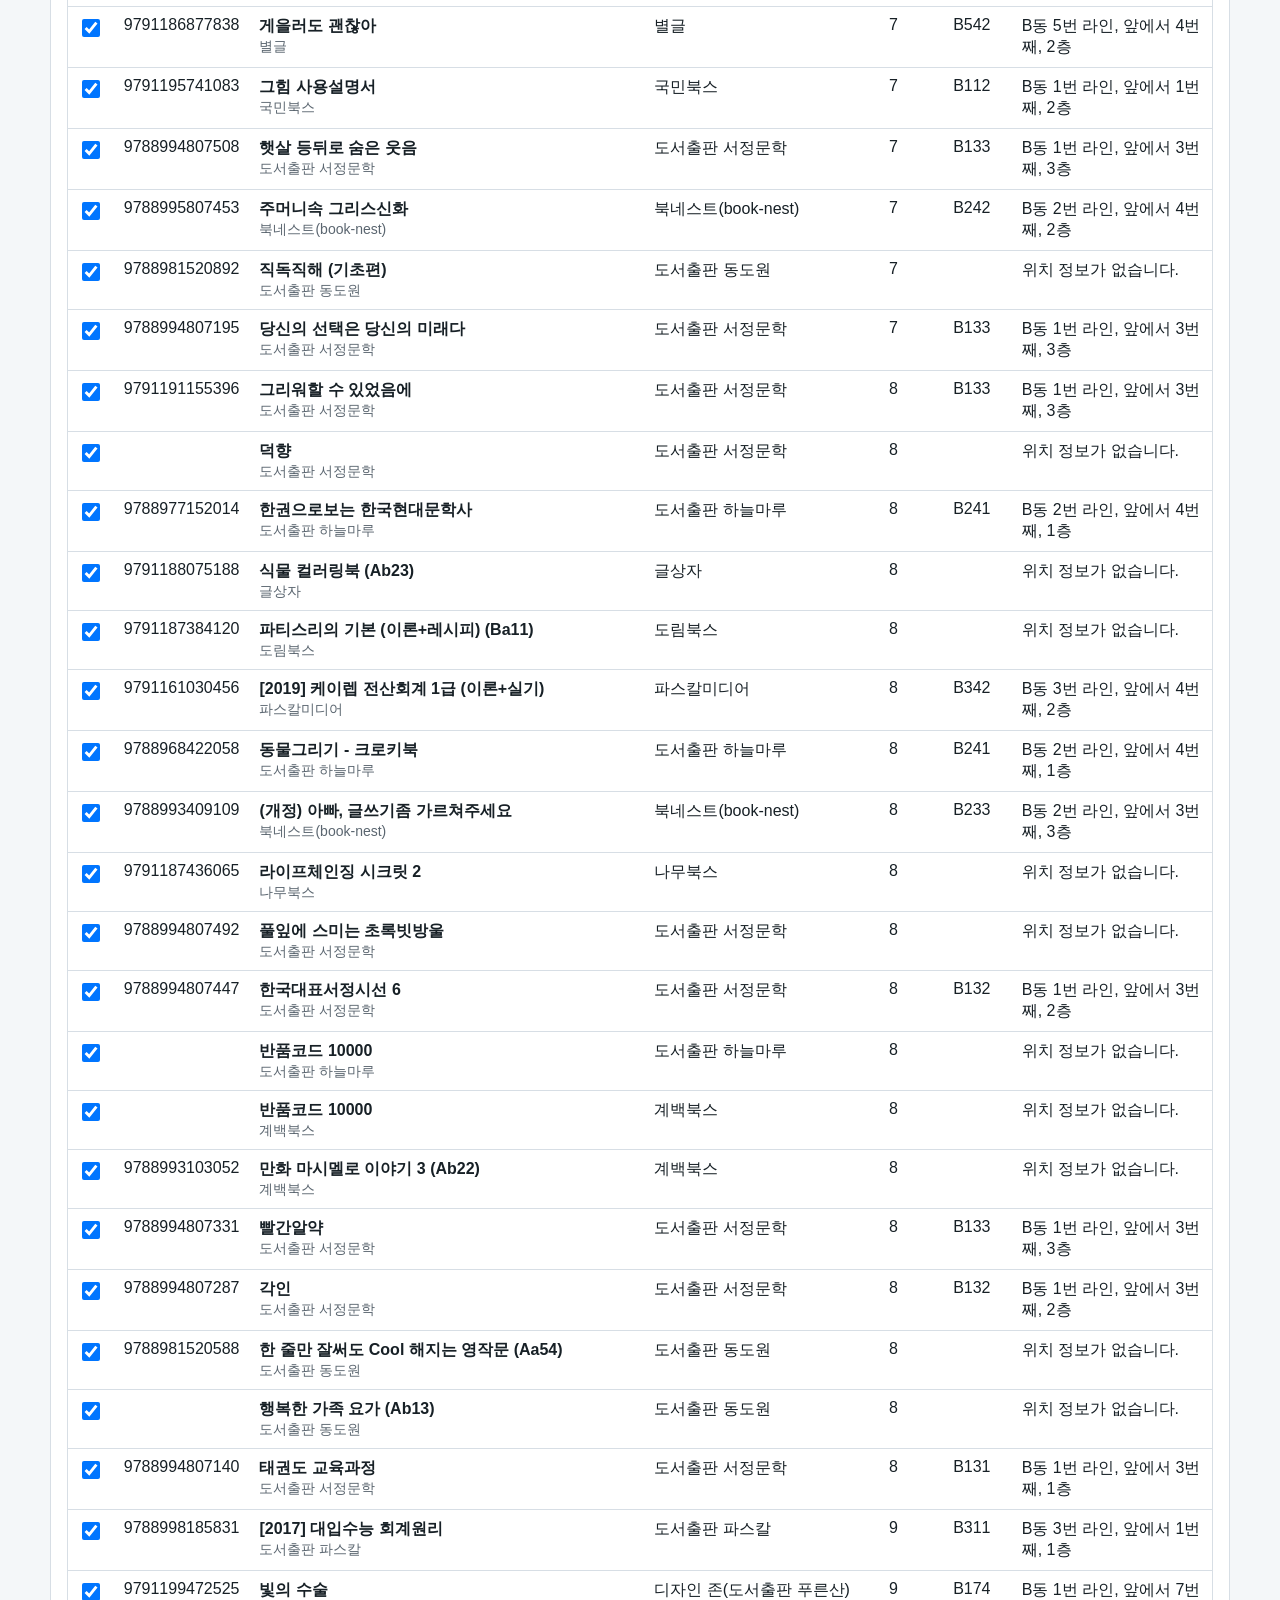
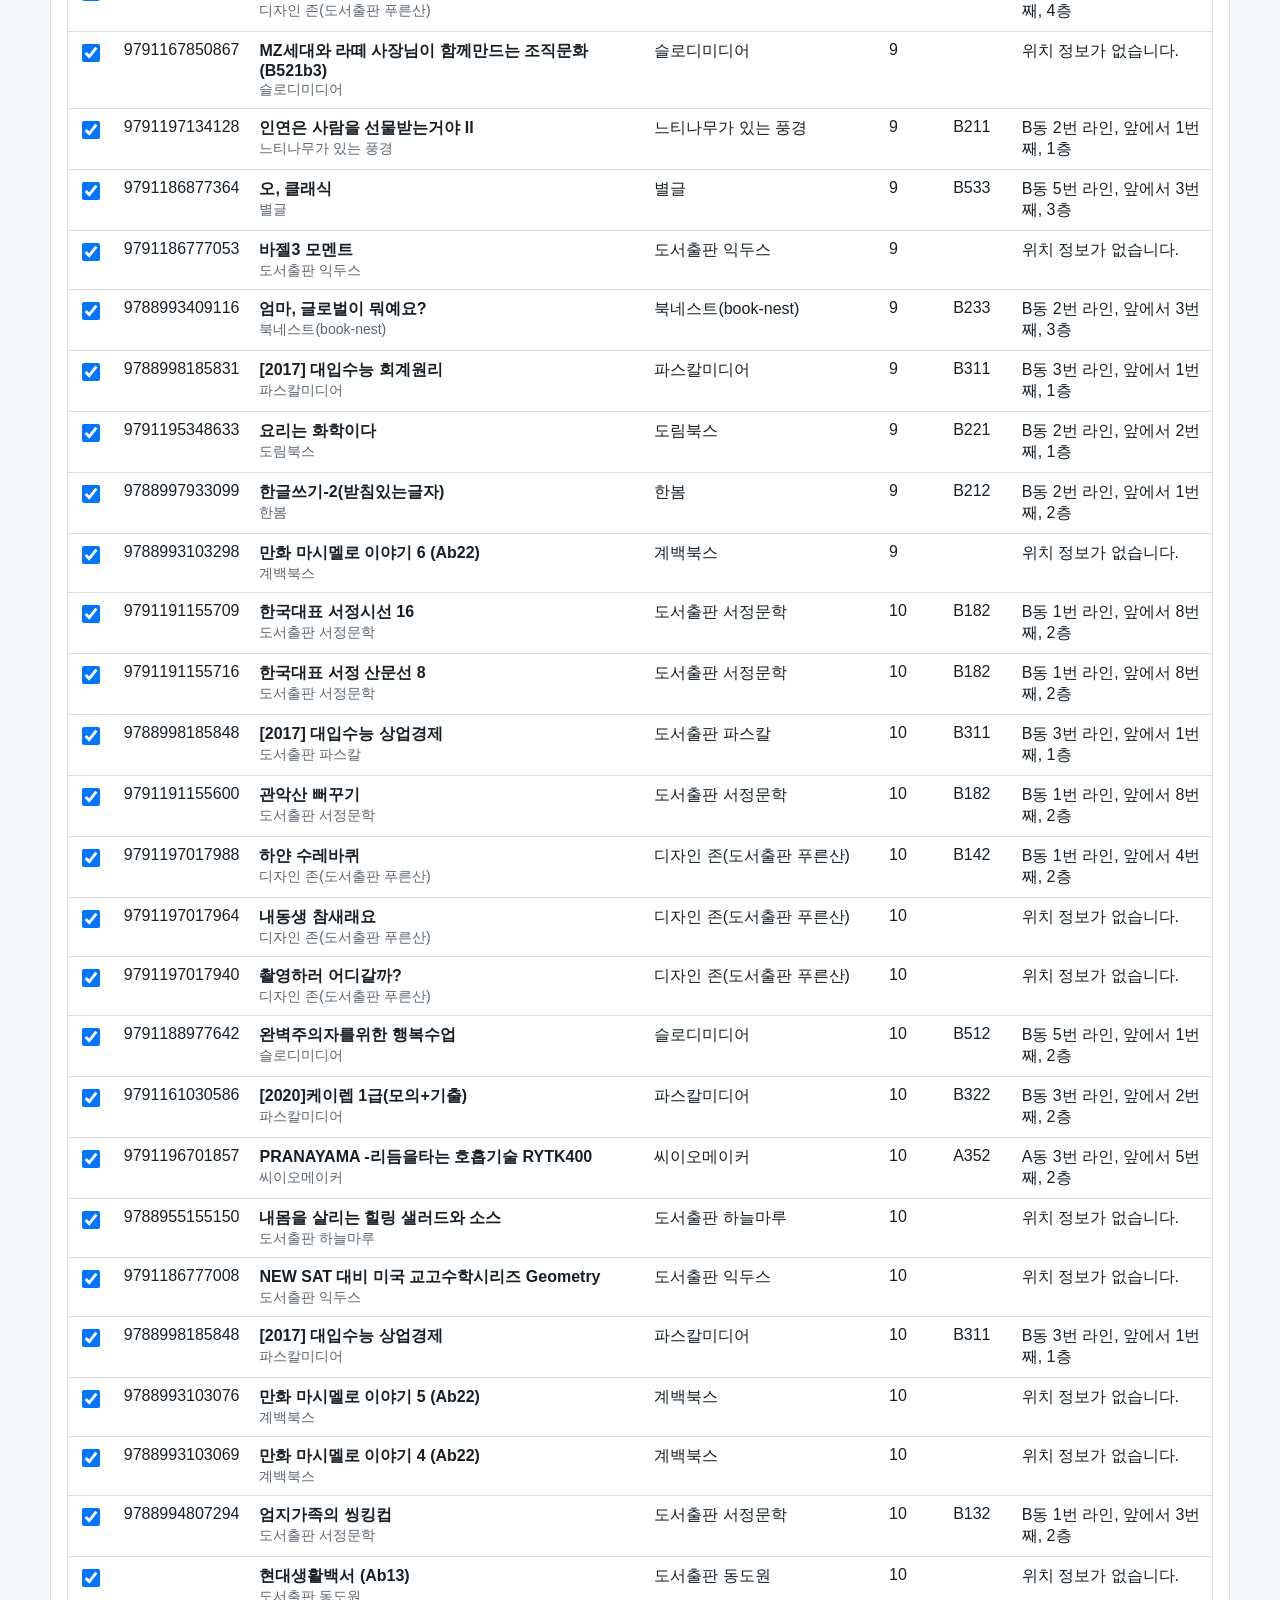
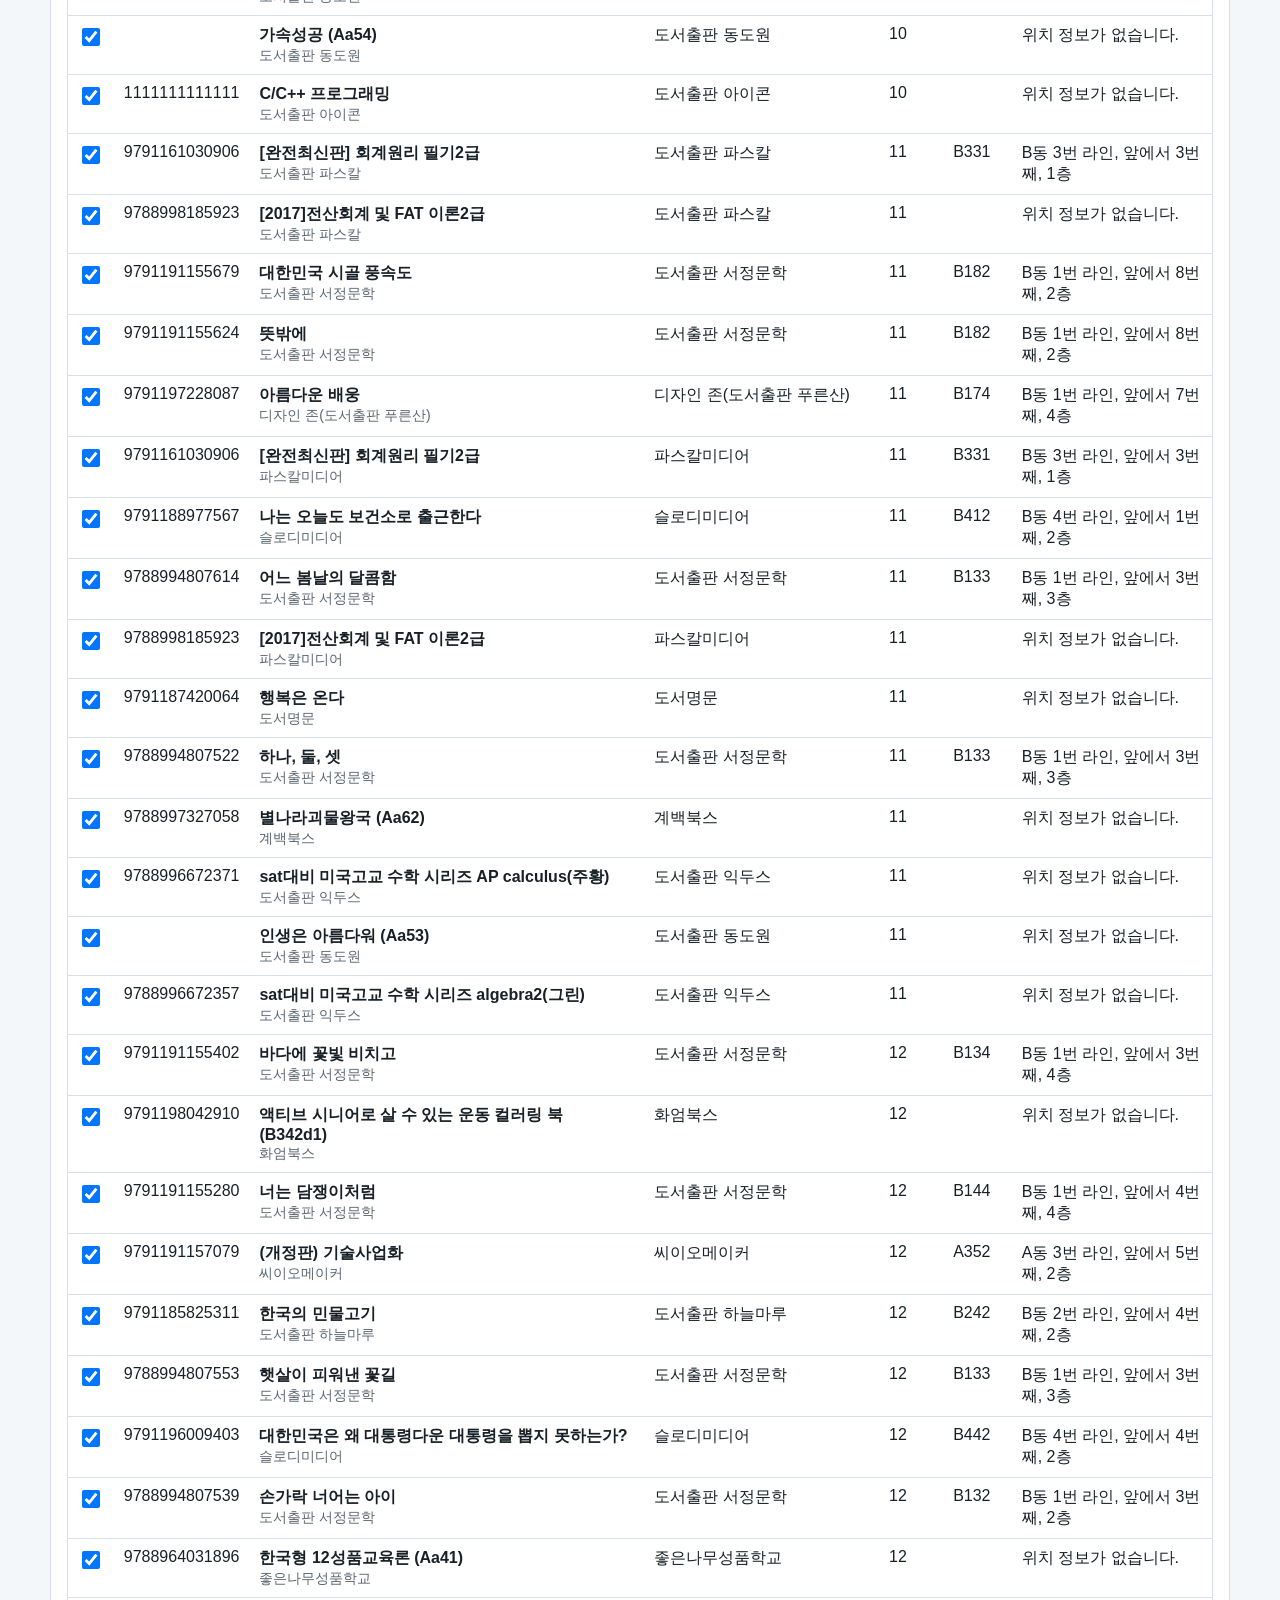
==== commit 750ee9dd: "Add files via upload" ====
--- a/index.html
+++ b/index.html
@@ -12,13 +12,13 @@
     <link rel="manifest" href="manifest.webmanifest">
     <link rel="icon" href="assets/icon.svg" type="image/svg+xml">
     <link rel="apple-touch-icon" href="assets/icon-180.png">
-    <link rel="stylesheet" href="styles.css?v=2.0.4">
+    <link rel="stylesheet" href="styles.css?v=2.0.5">
   </head>
   <body>
     <main>
       <header>
         <div>
-          <h1>ISBN 재고 위치 조회 <span class="version-badge">v2.0.4</span></h1>
+          <h1>ISBN 재고 위치 조회 <span class="version-badge">v2.0.5</span></h1>
           <p class="subtitle">ISBN 스캔, 위치 조회, 0재고와 위험재고 관리</p>
         </div>
         <div class="header-actions">
@@ -40,6 +40,7 @@
             <button id="stopCameraButton" class="danger" type="button" disabled>카메라 끄기</button>
           </div>
           <p class="small scan-help">아이폰은 반드시 <b>Safari</b> 또는 홈 화면에 추가한 앱에서 열어야 카메라가 동작합니다. (Chrome/Naver/Kakao 인앱 브라우저 불가)</p>
+          <p id="scanStatus" class="scan-status" hidden></p>
           <div id="cameraBox" class="camera-box">
             <video id="video" autoplay muted playsinline></video>
             <div id="html5Reader"></div>
@@ -140,6 +141,6 @@
         </div>
       </section>
     </main>
-    <script src="app.js?v=2.0.4"></script>
+    <script src="app.js?v=2.0.5"></script>
   </body>
 </html>
--- a/styles.css
+++ b/styles.css
@@ -248,6 +248,30 @@
   background: #101820;
 }
 
+.scan-status {
+  margin-top: 10px;
+  padding: 10px 12px;
+  border-radius: 6px;
+  background: #fff7e6;
+  border: 1px solid #f0d28a;
+  color: #7a5a00;
+  font-size: 14px;
+  font-weight: 600;
+  word-break: keep-all;
+}
+
+.scan-status.error {
+  background: #fdecea;
+  border-color: #f0b3ae;
+  color: var(--warn);
+}
+
+.scan-status.ok {
+  background: #eaf6ee;
+  border-color: #a9d8ba;
+  color: var(--safe);
+}
+
 video {
   display: block;
   width: 100%;
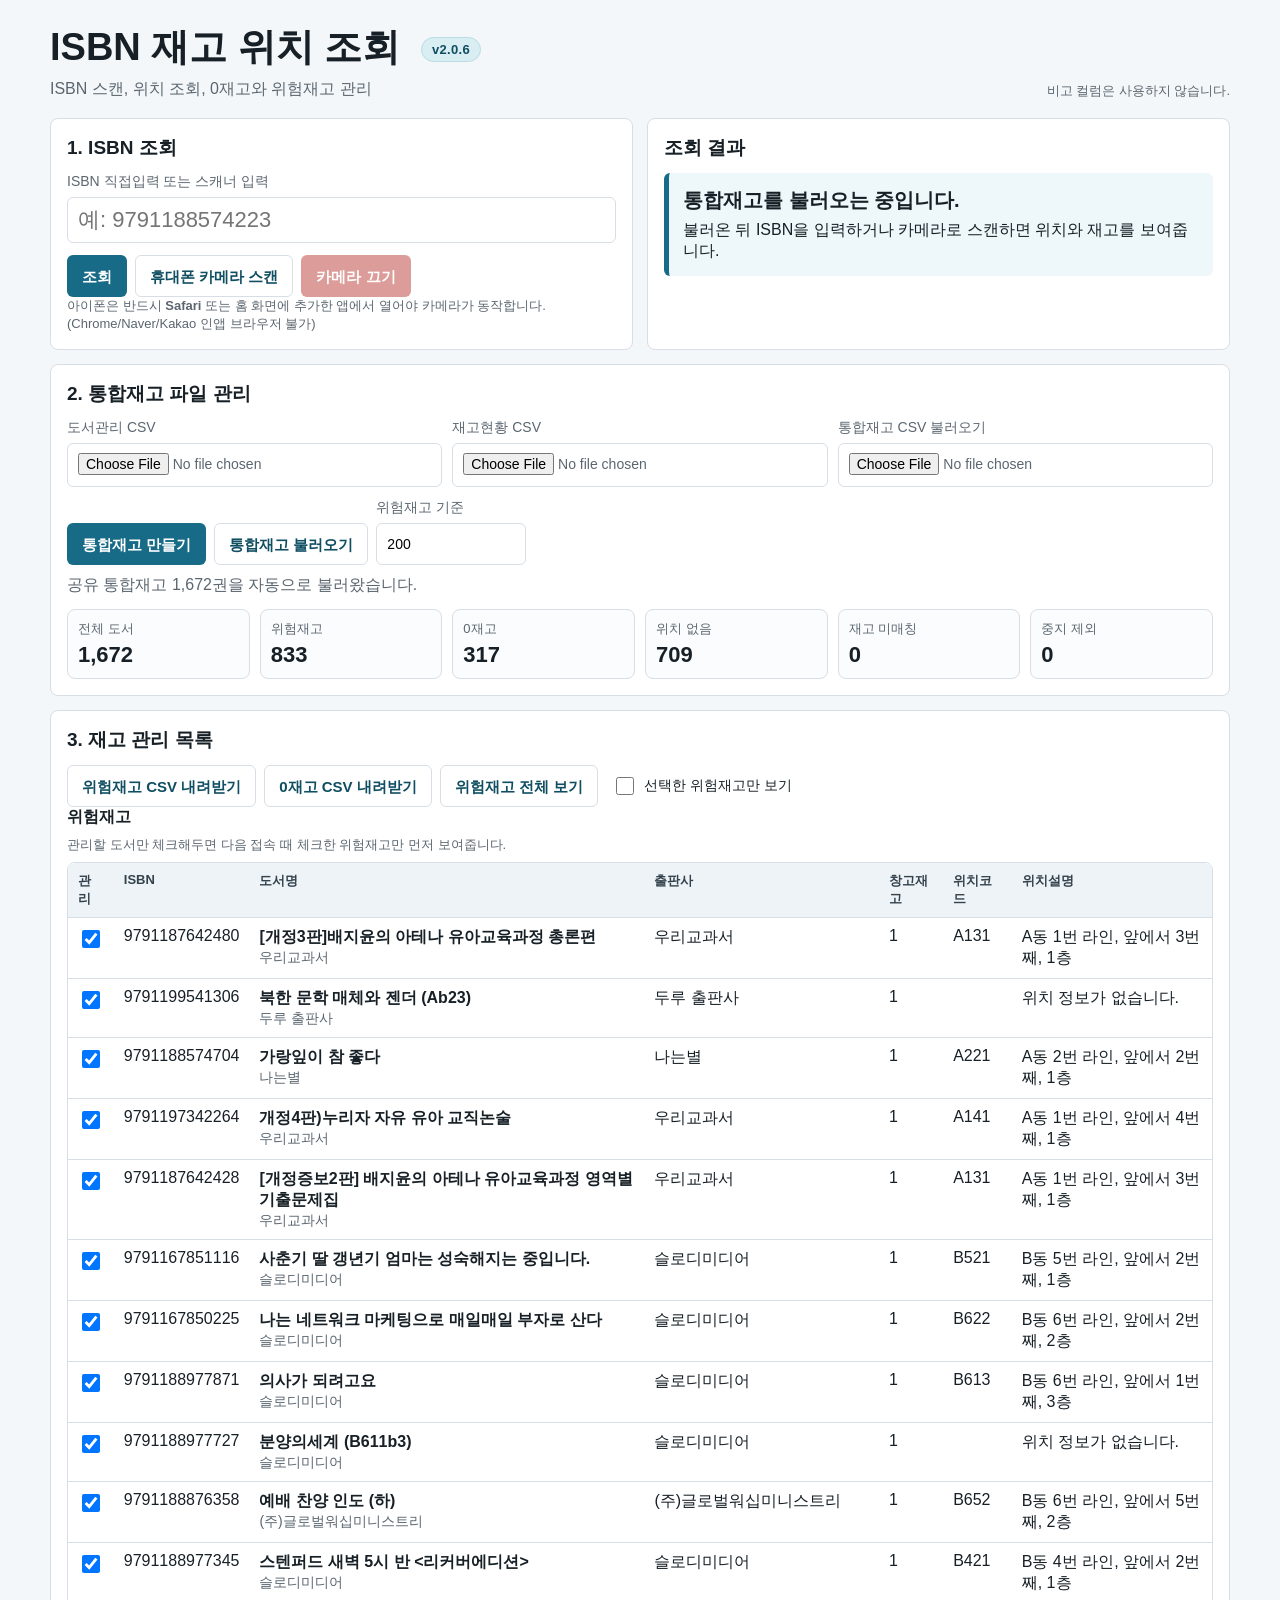
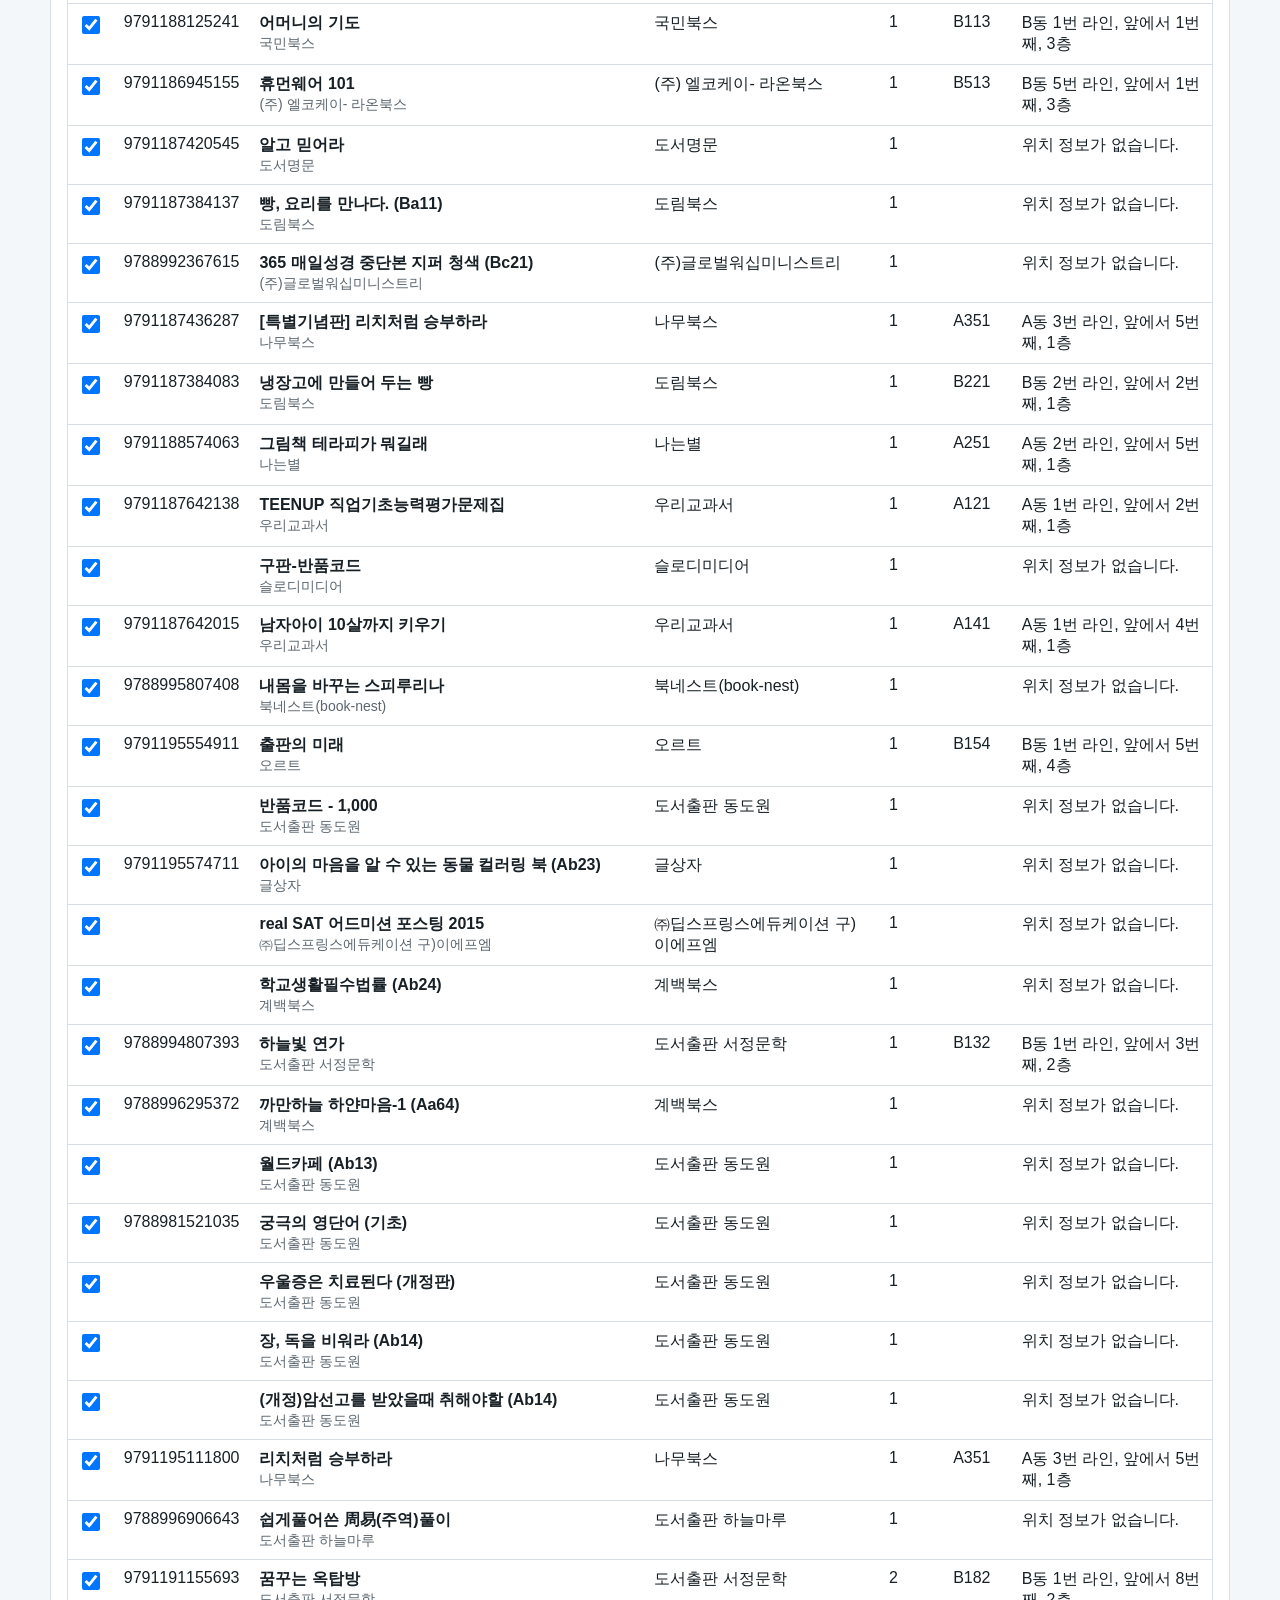
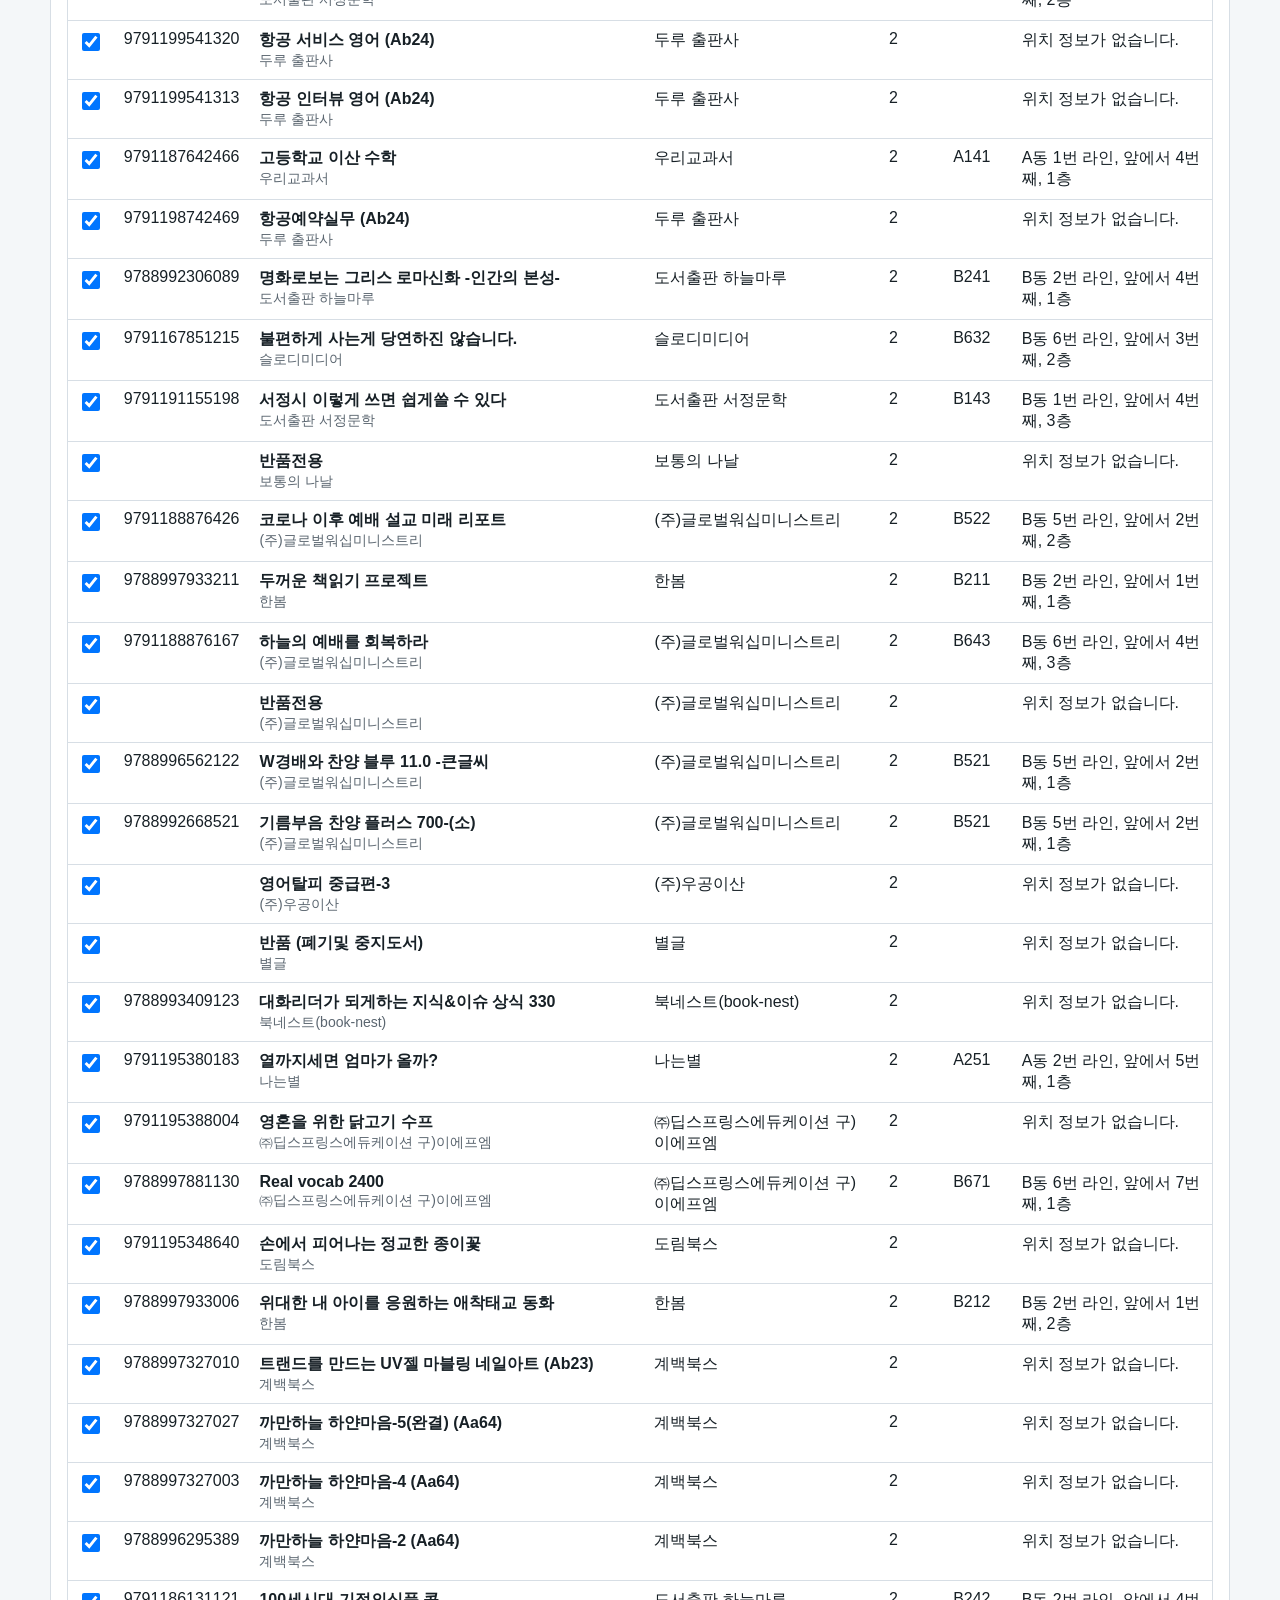
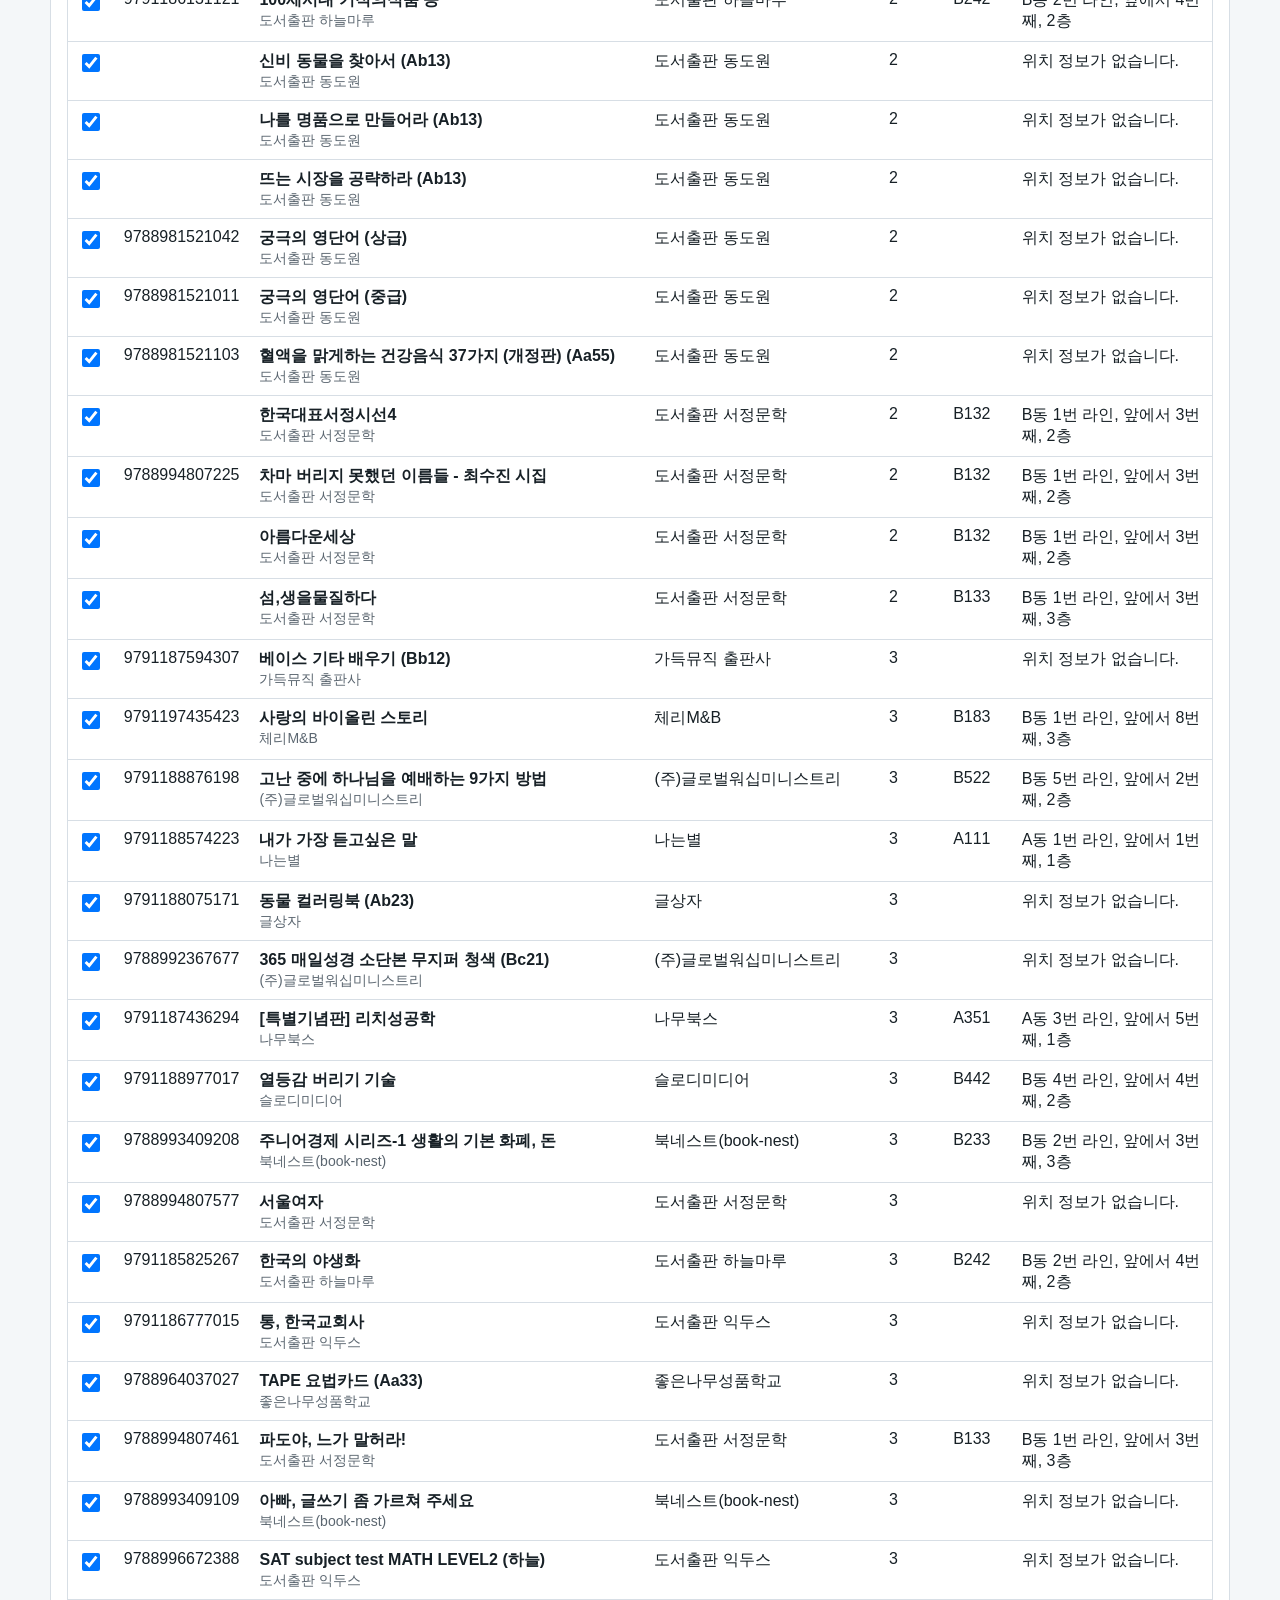
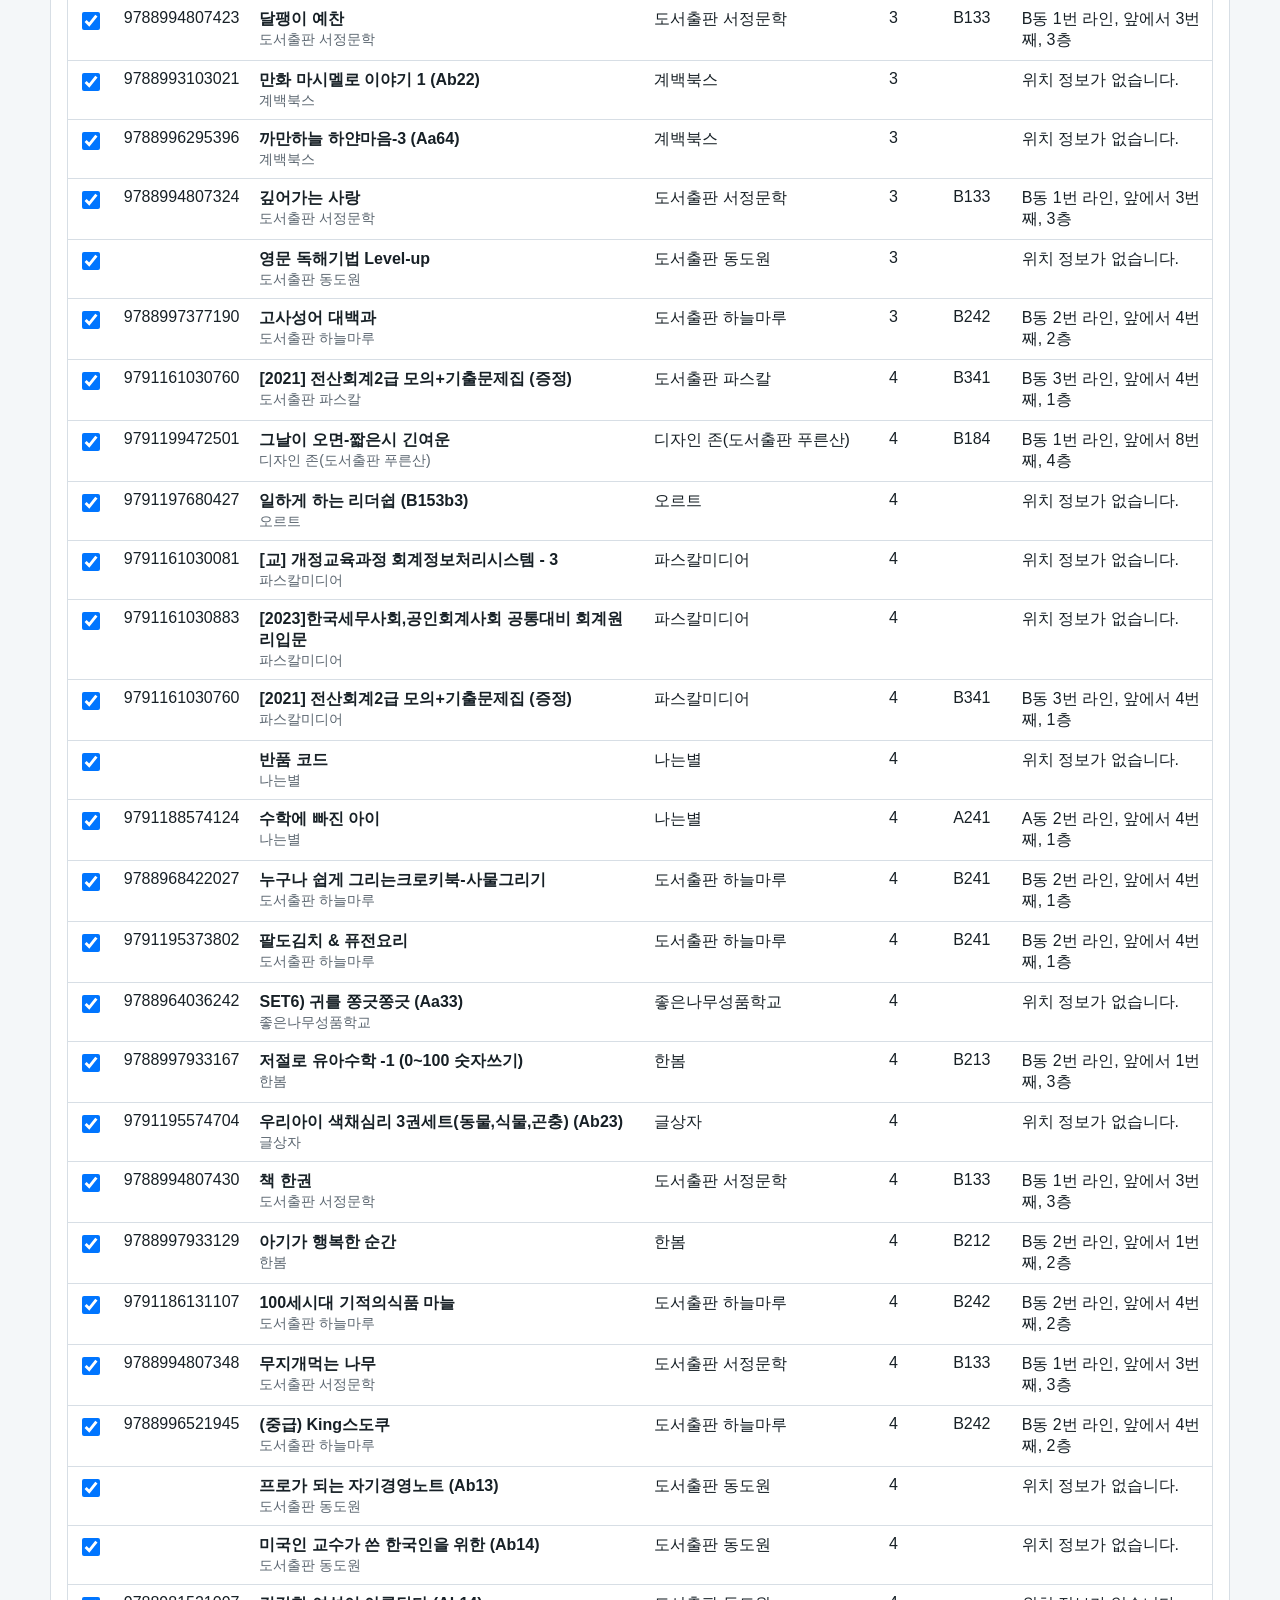
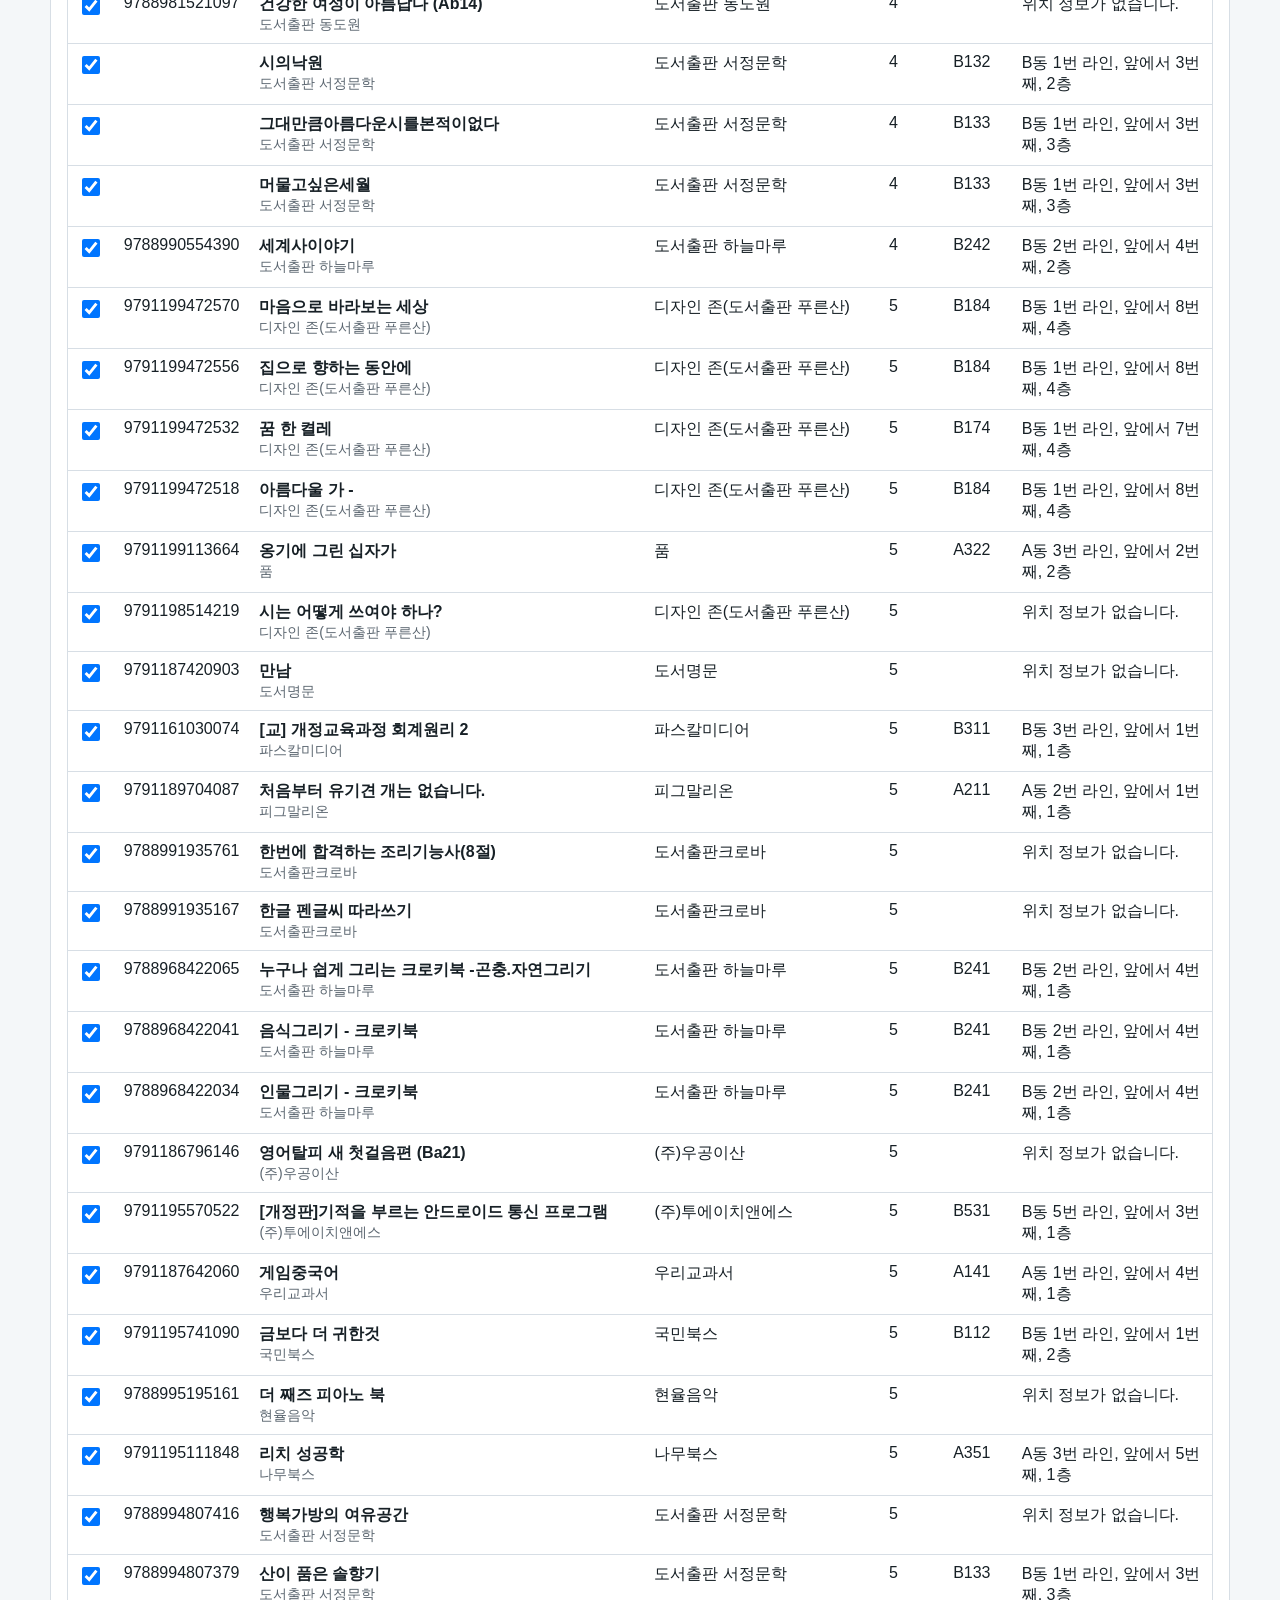
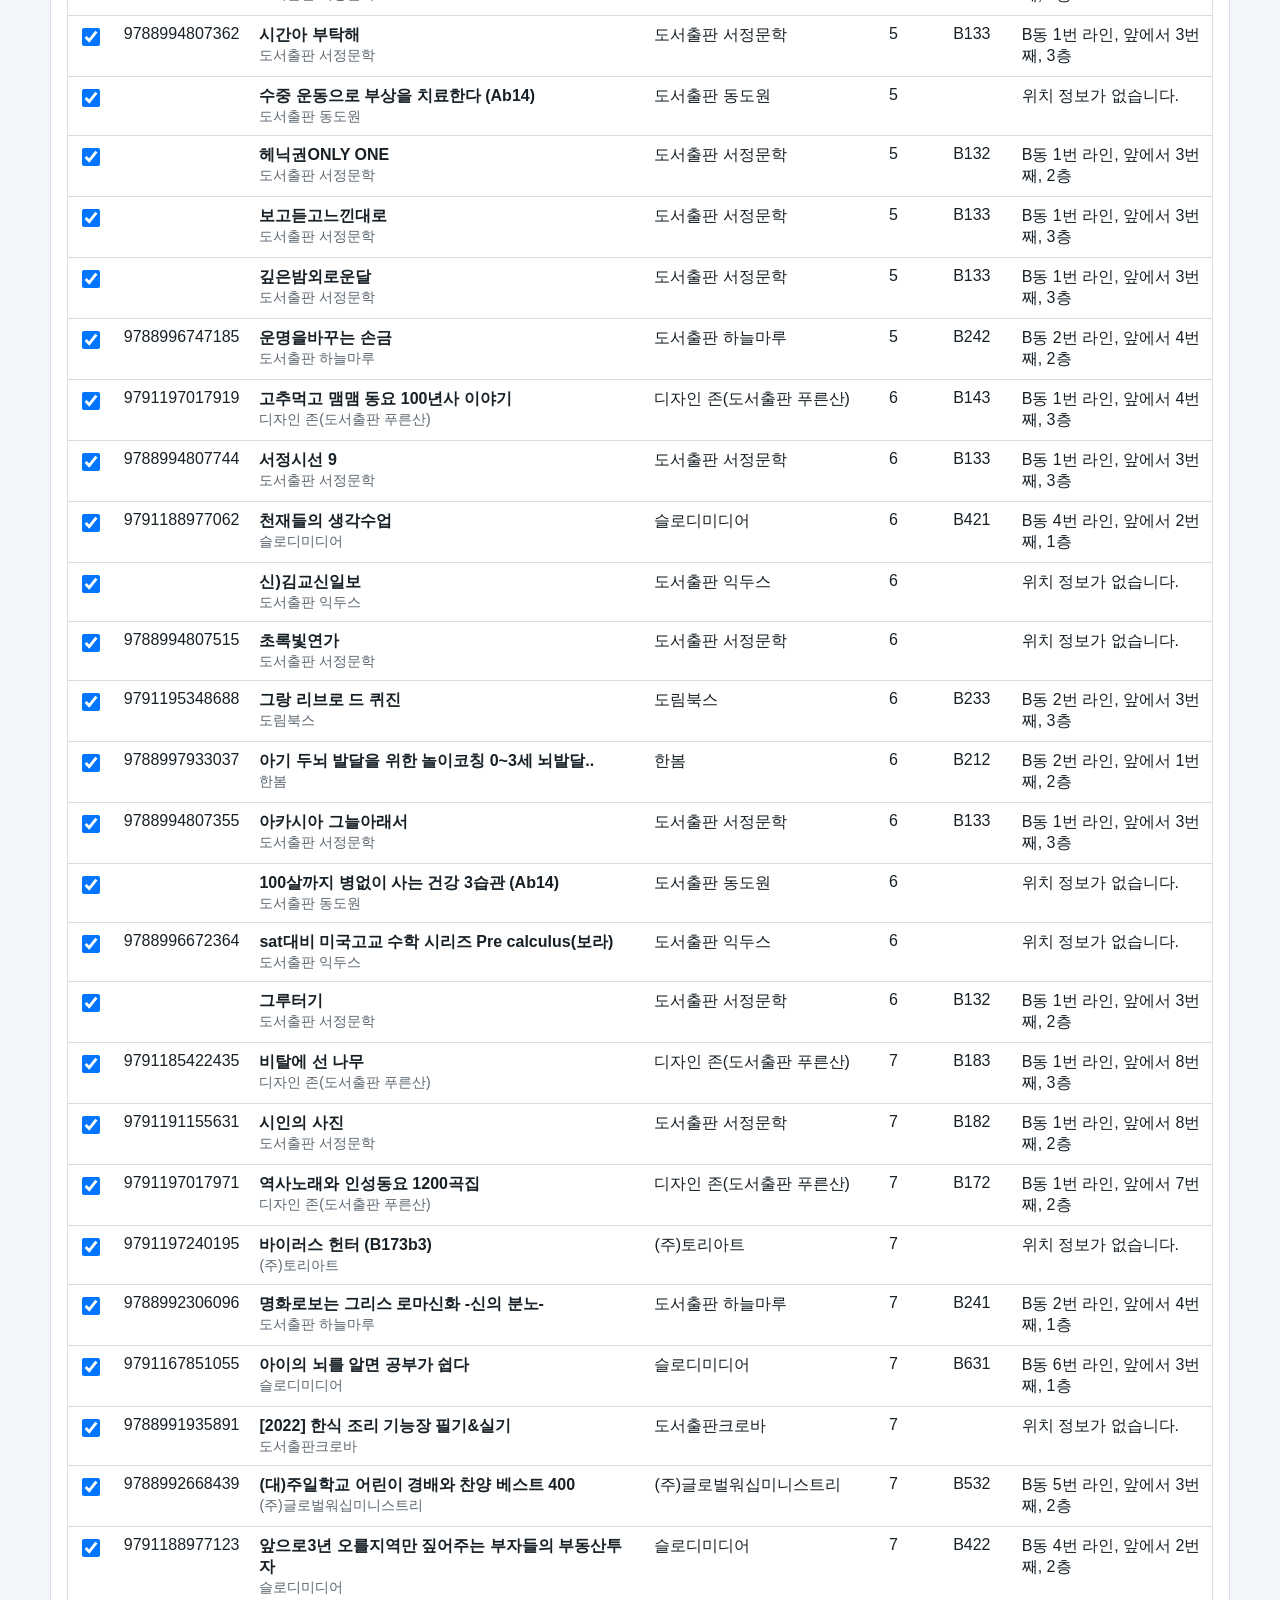
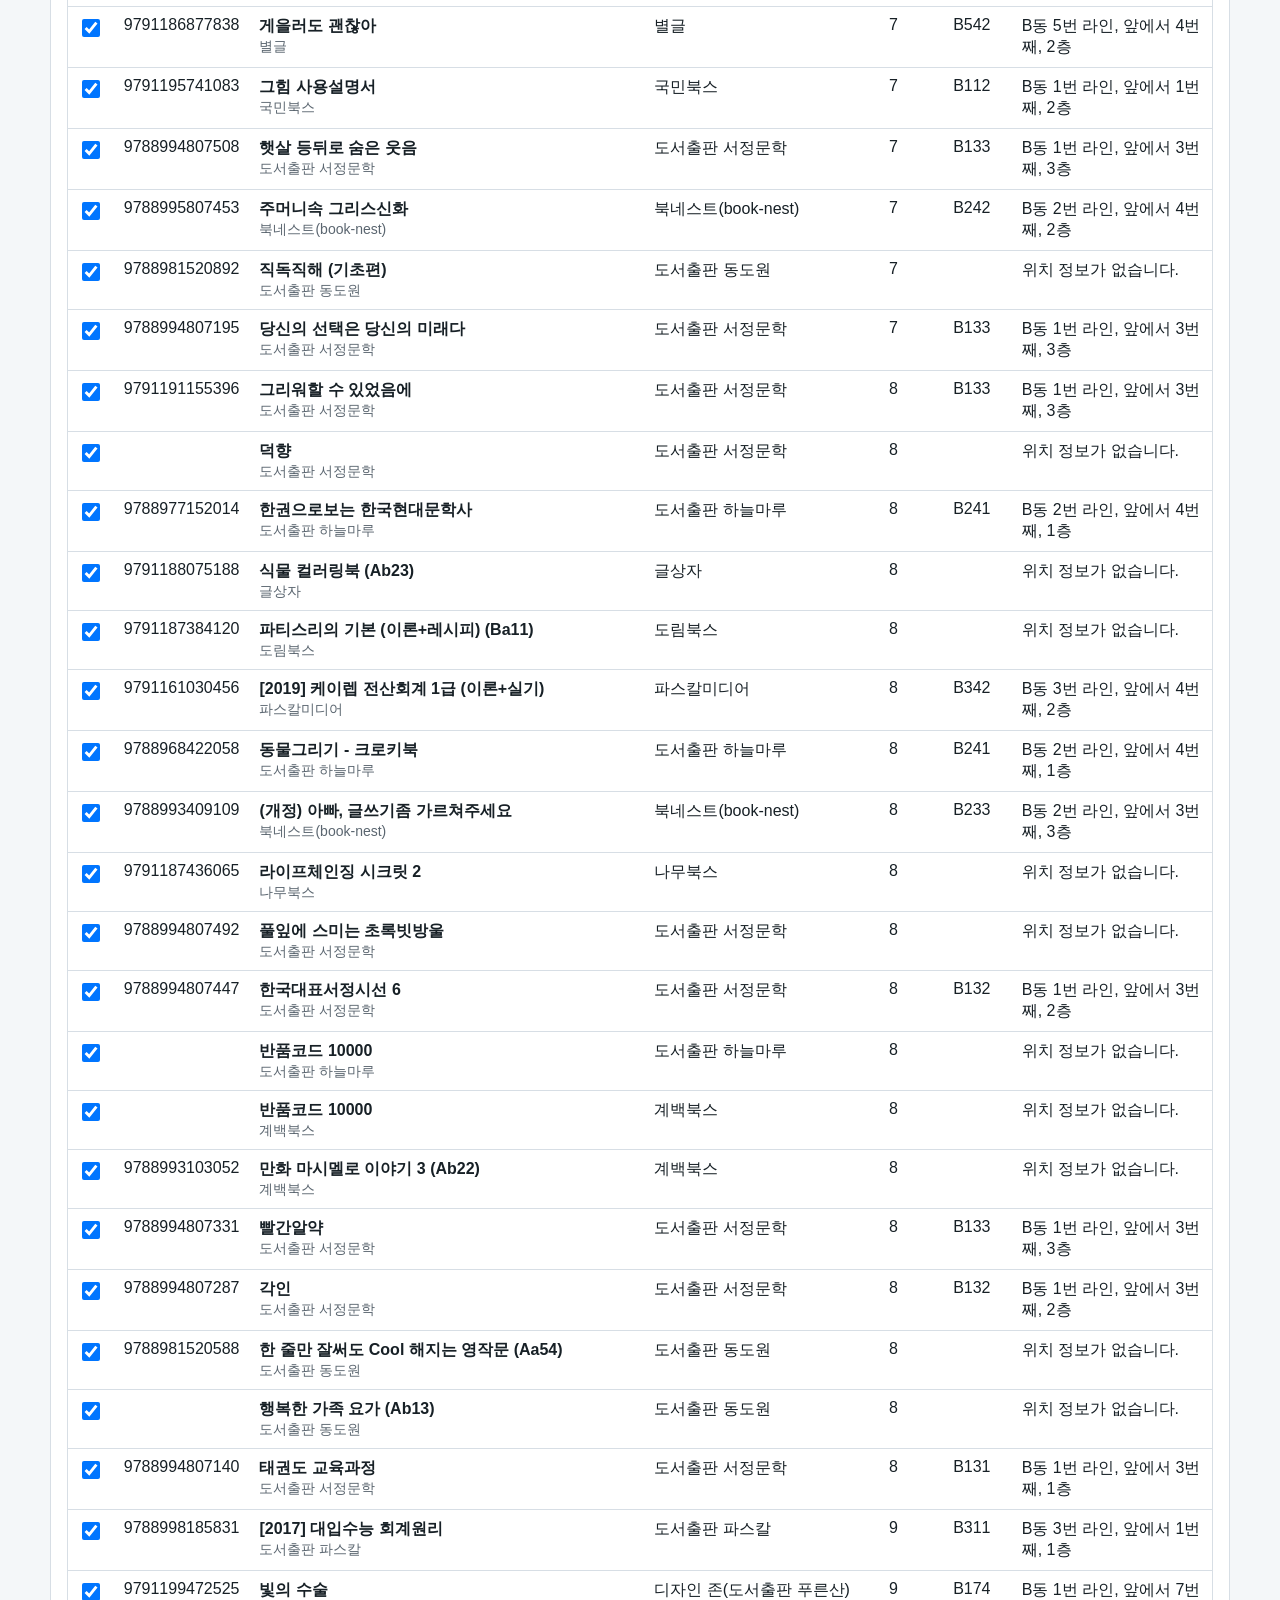
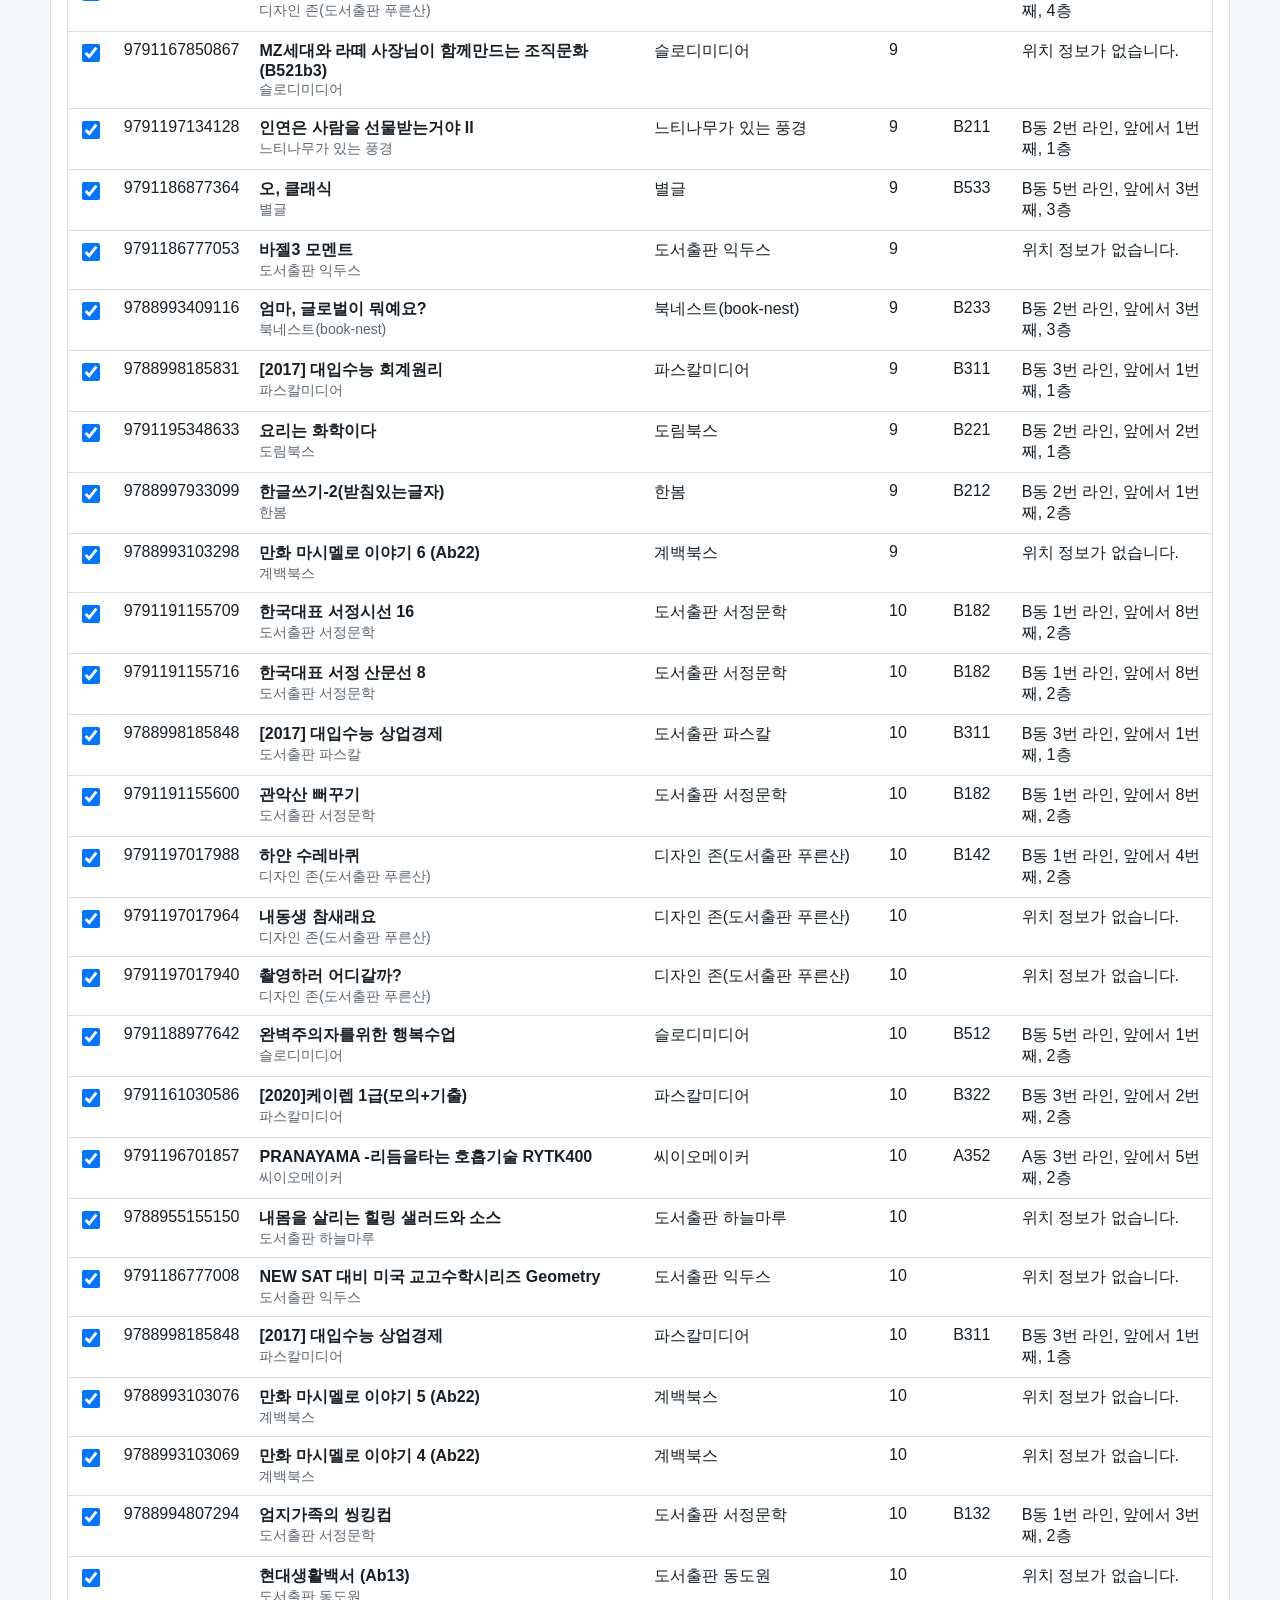
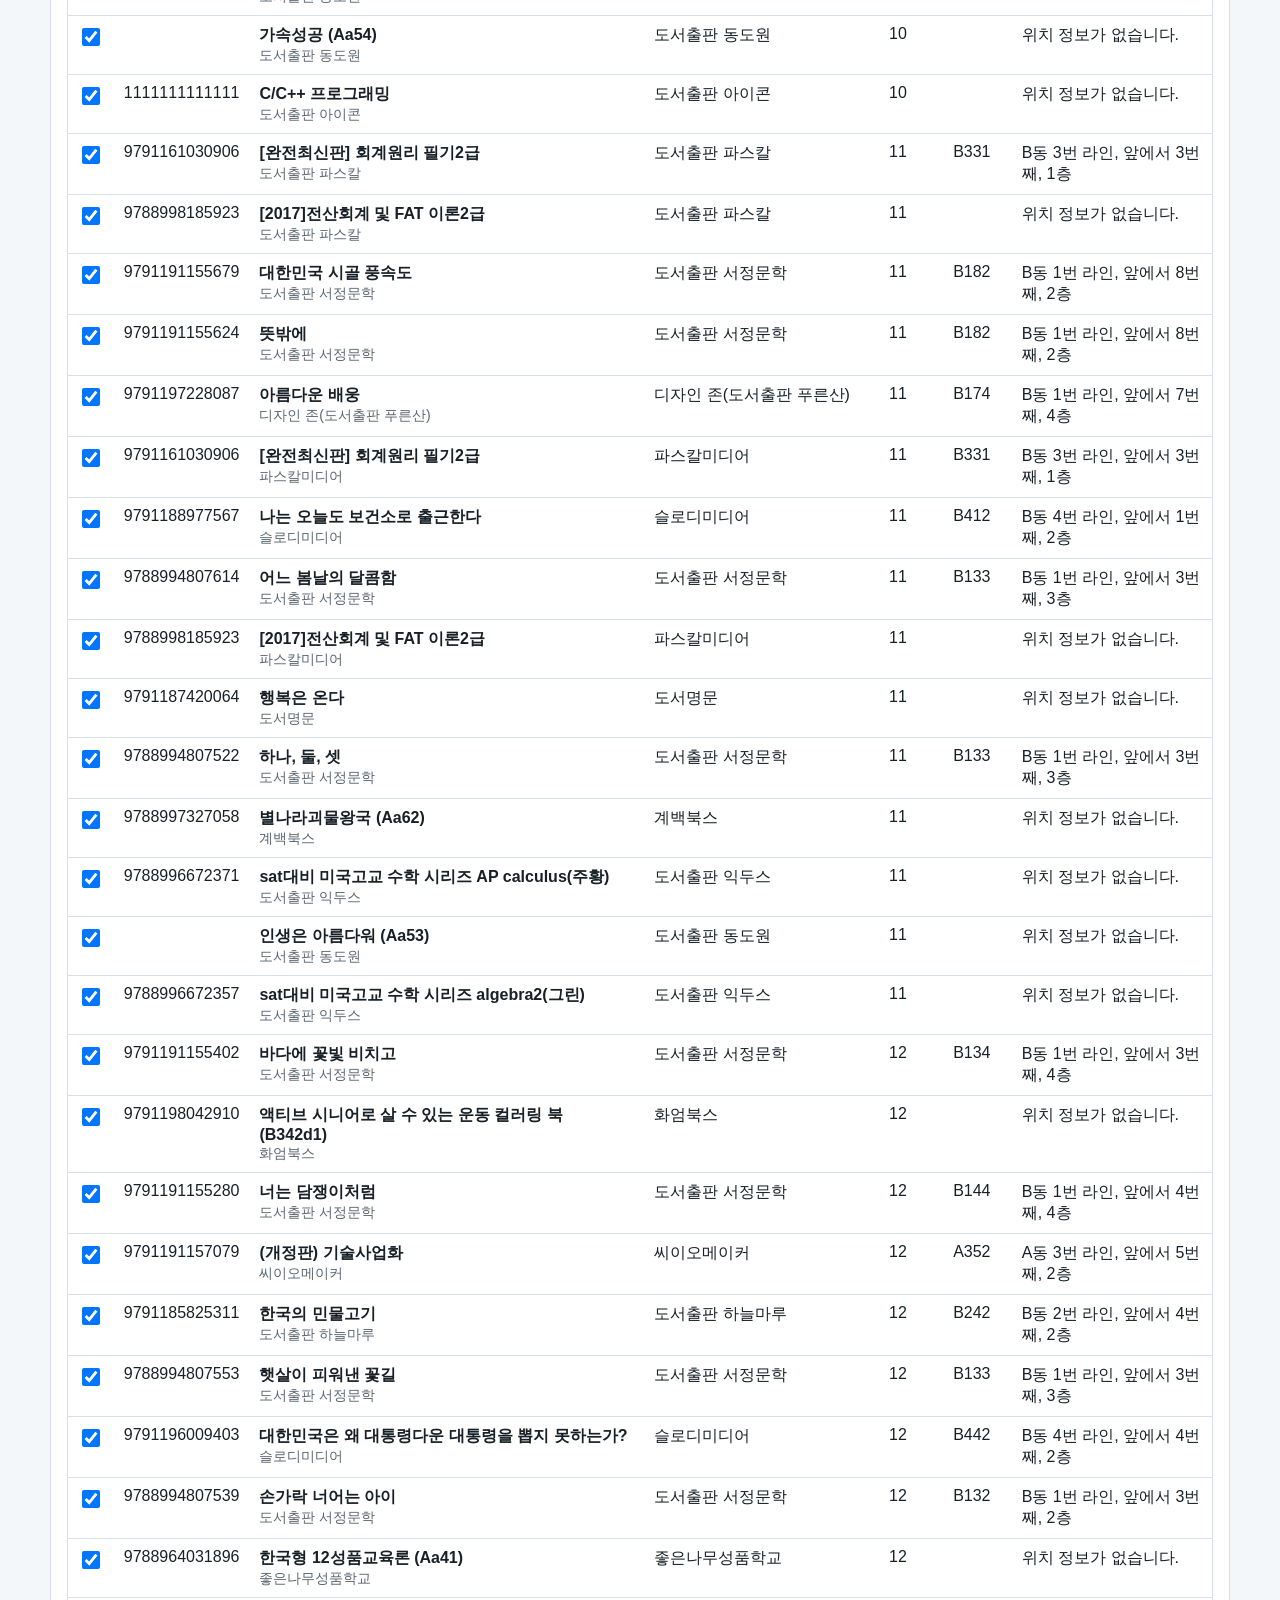
==== commit f6434dcf: "Add files via upload" ====
--- a/index.html
+++ b/index.html
@@ -18,7 +18,7 @@
     <main>
       <header>
         <div>
-          <h1>ISBN 재고 위치 조회 <span class="version-badge">v2.0.5</span></h1>
+          <h1>ISBN 재고 위치 조회 <span class="version-badge">v2.0.6</span></h1>
           <p class="subtitle">ISBN 스캔, 위치 조회, 0재고와 위험재고 관리</p>
         </div>
         <div class="header-actions">
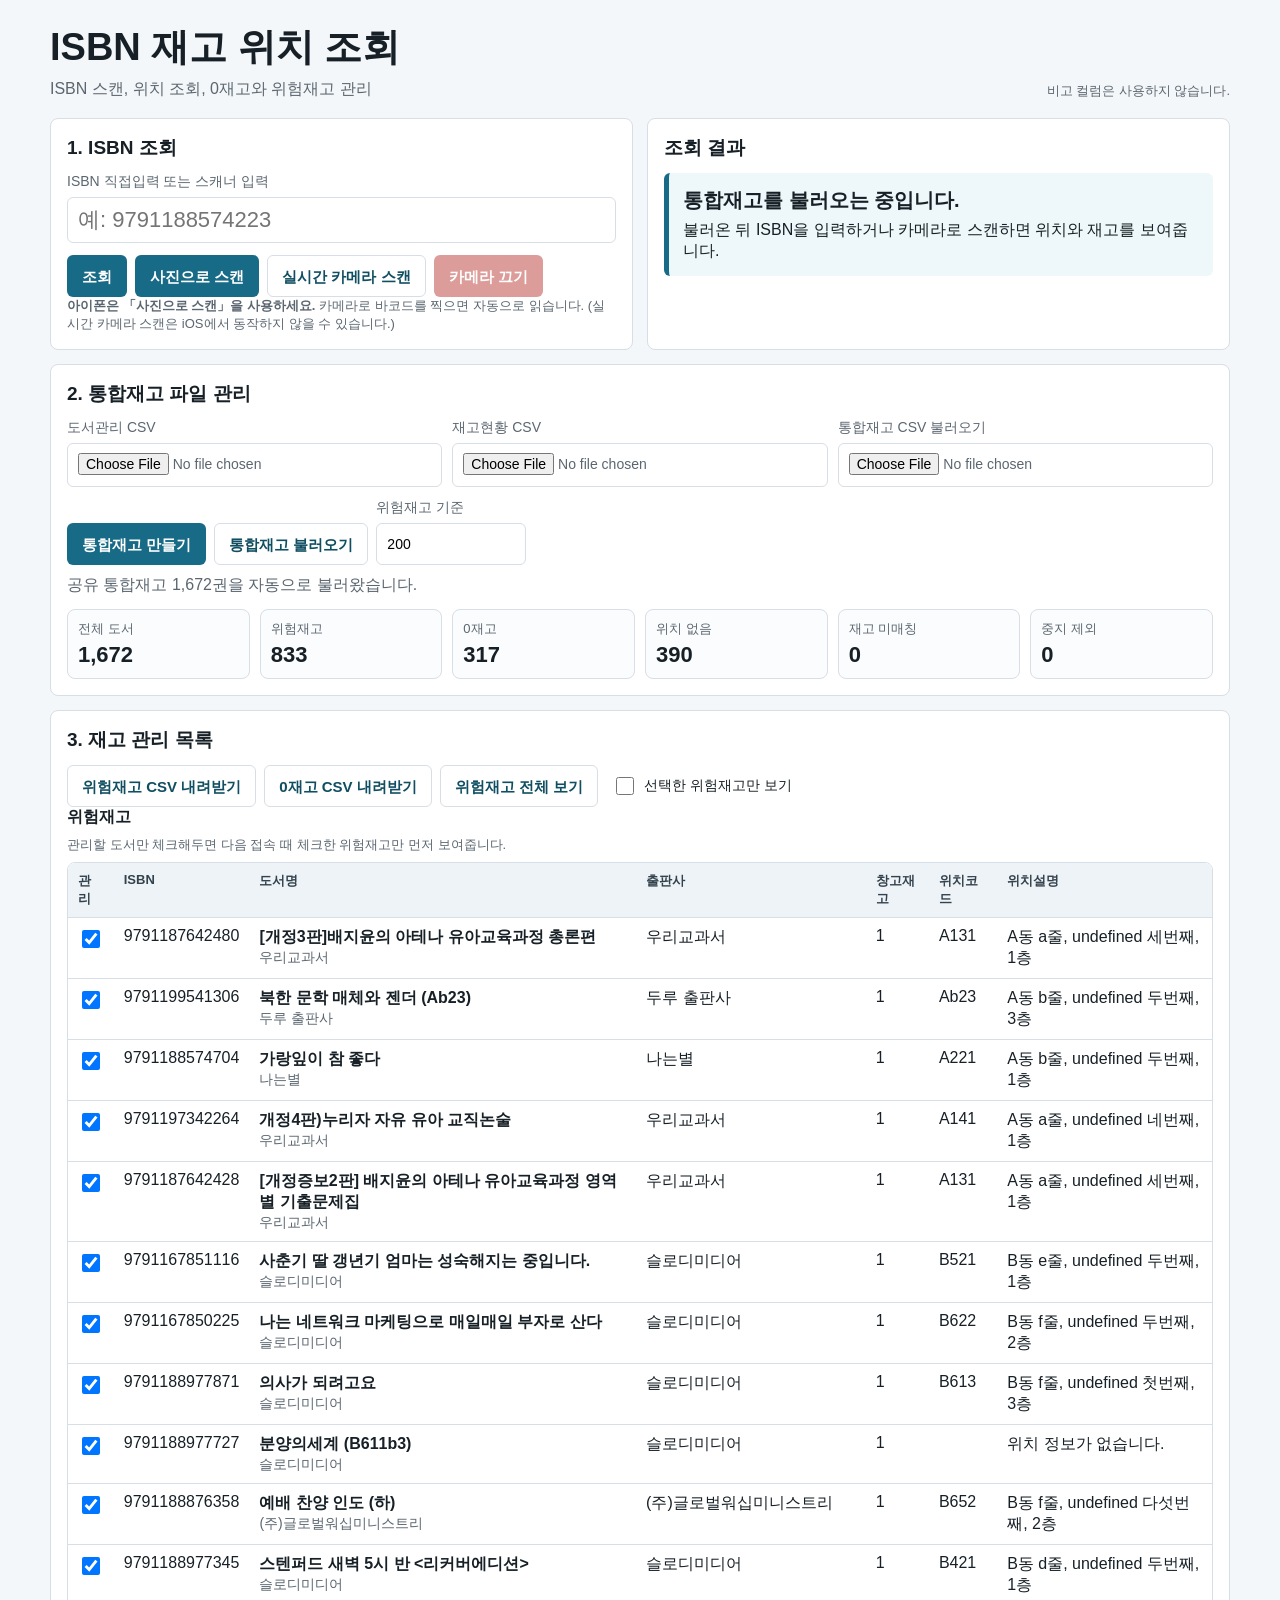
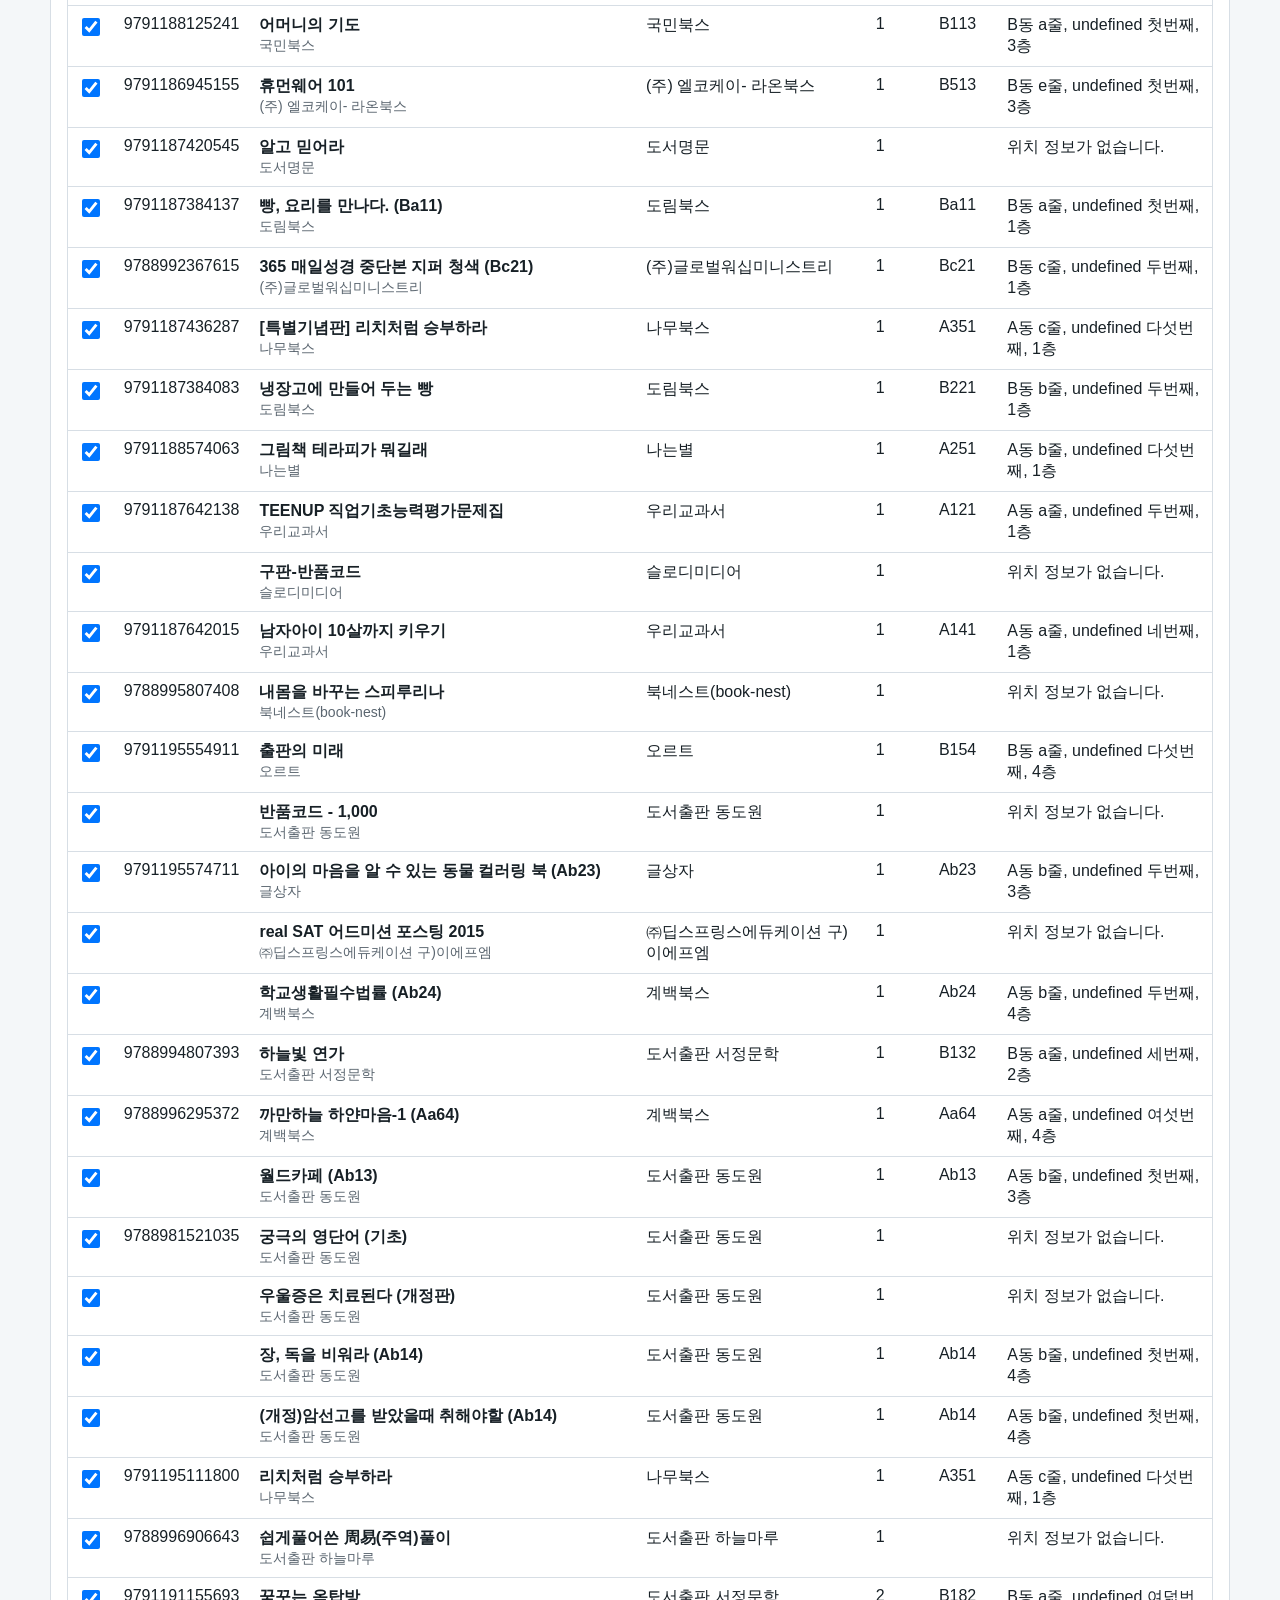
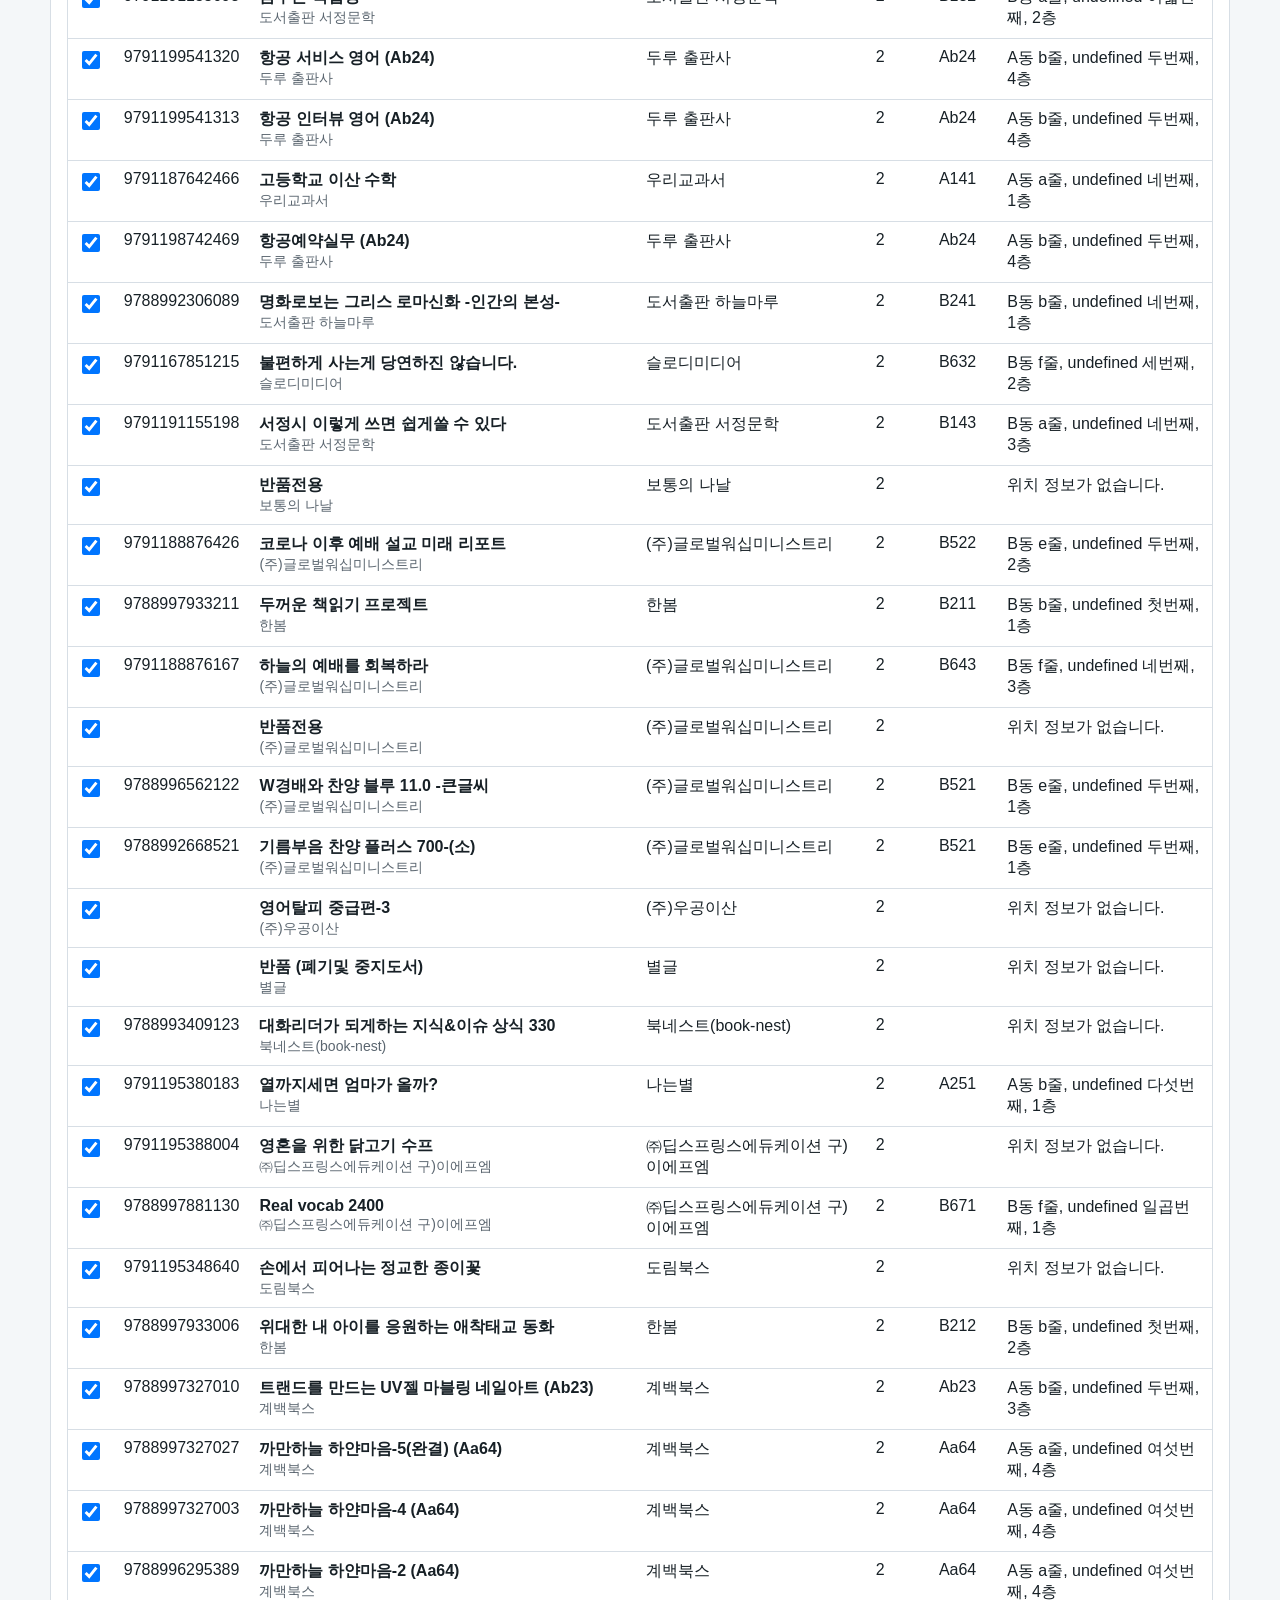
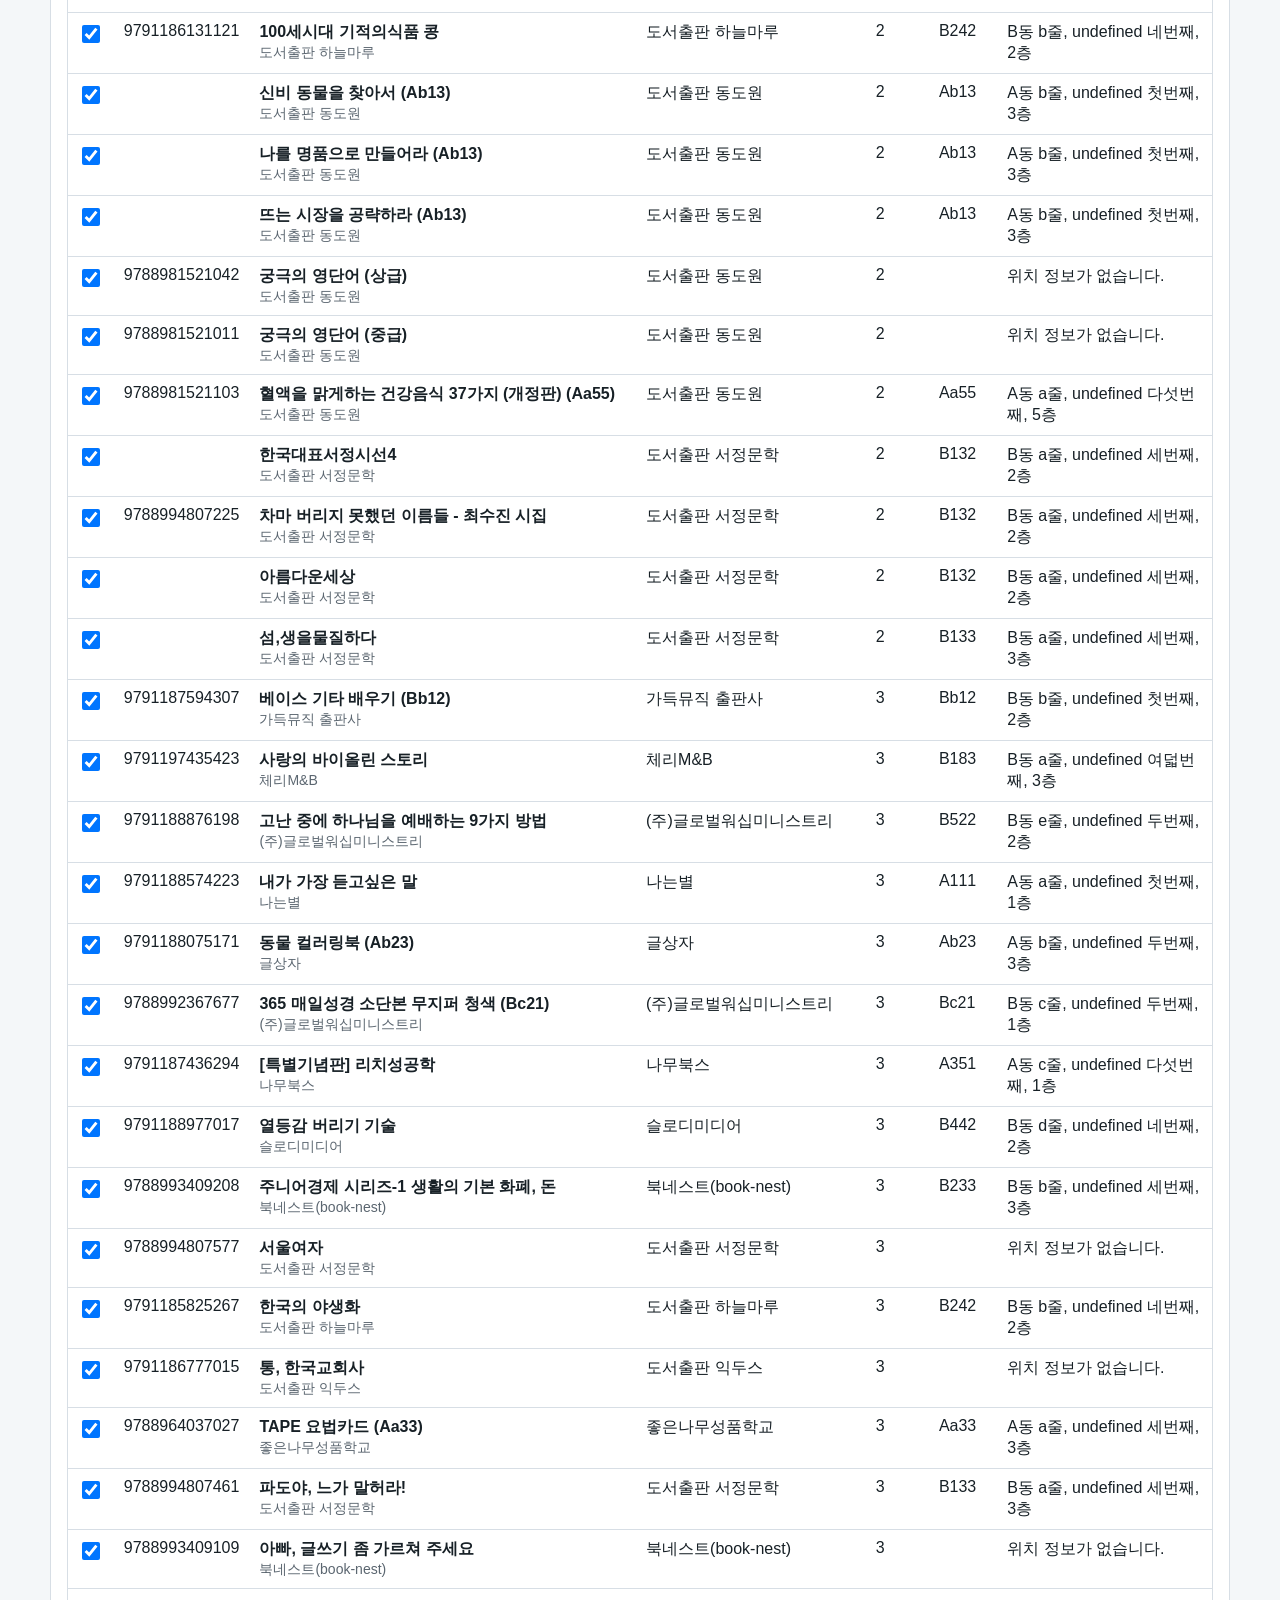
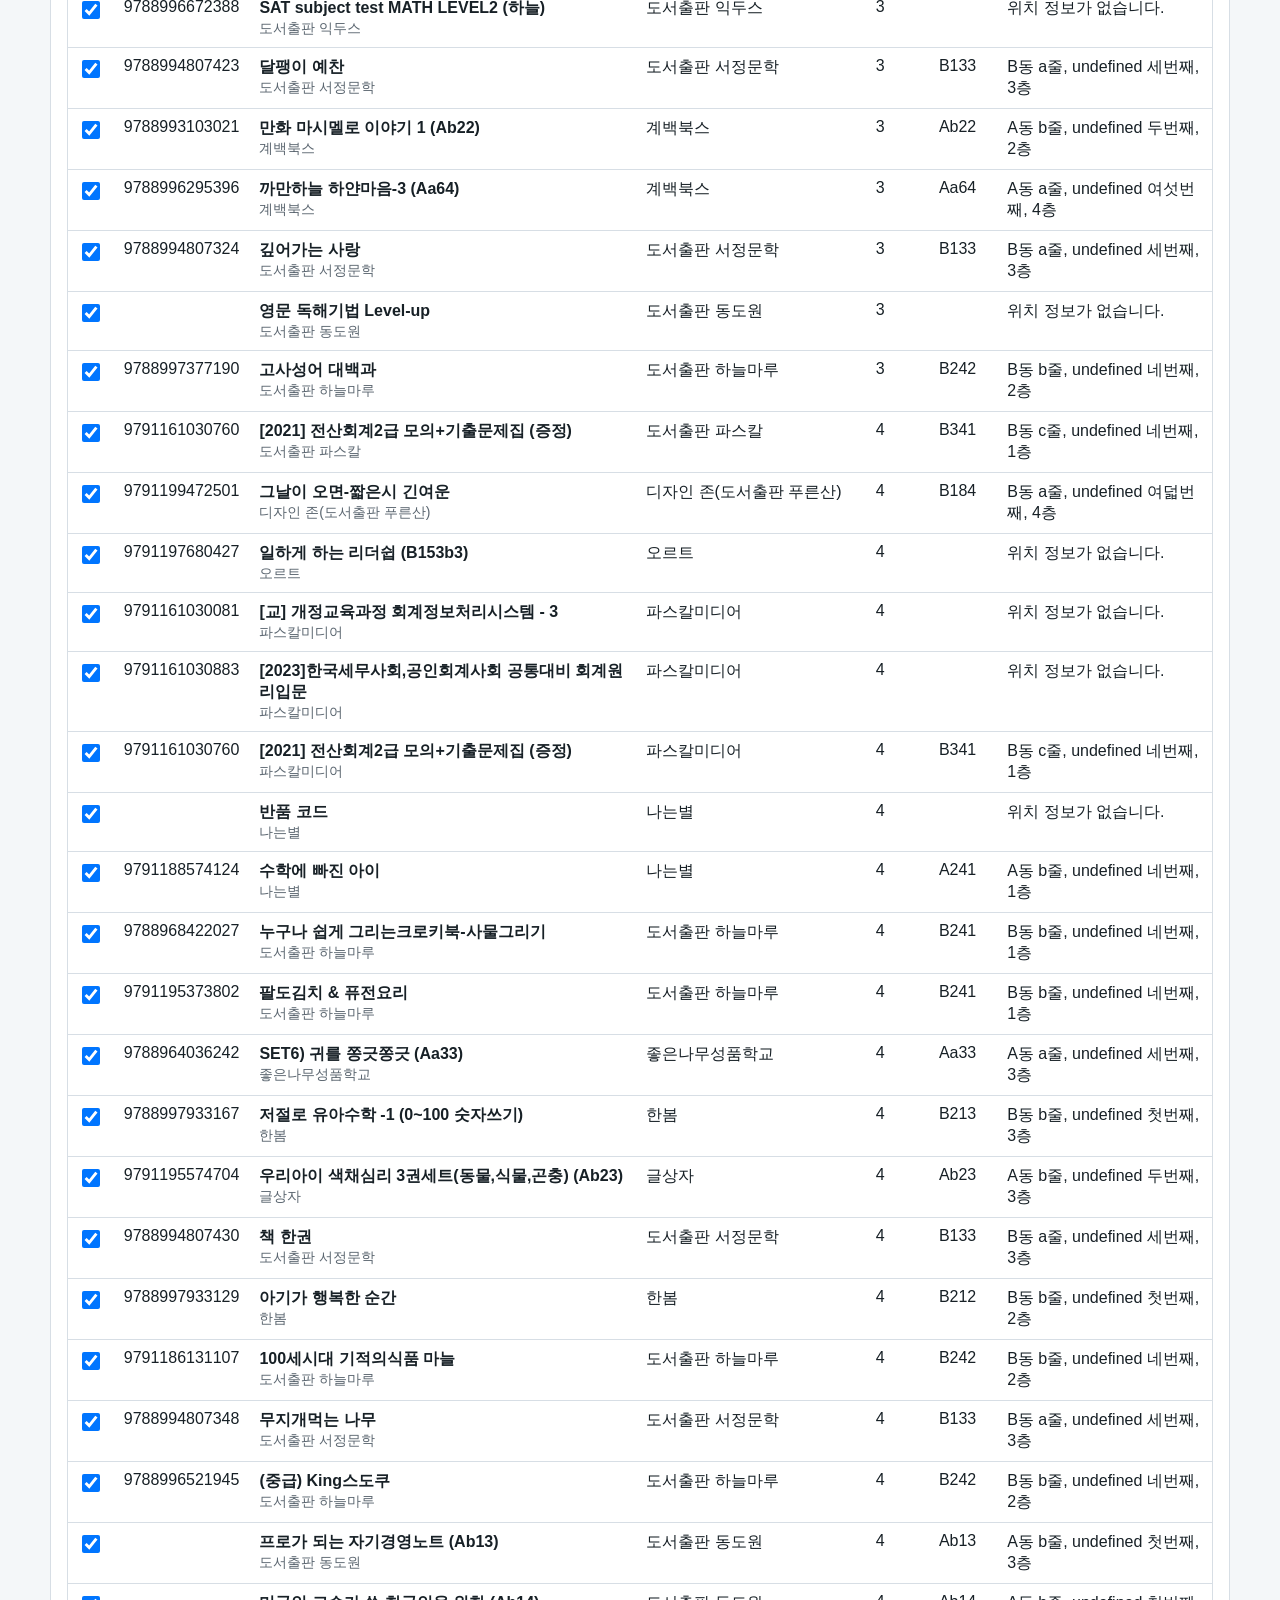
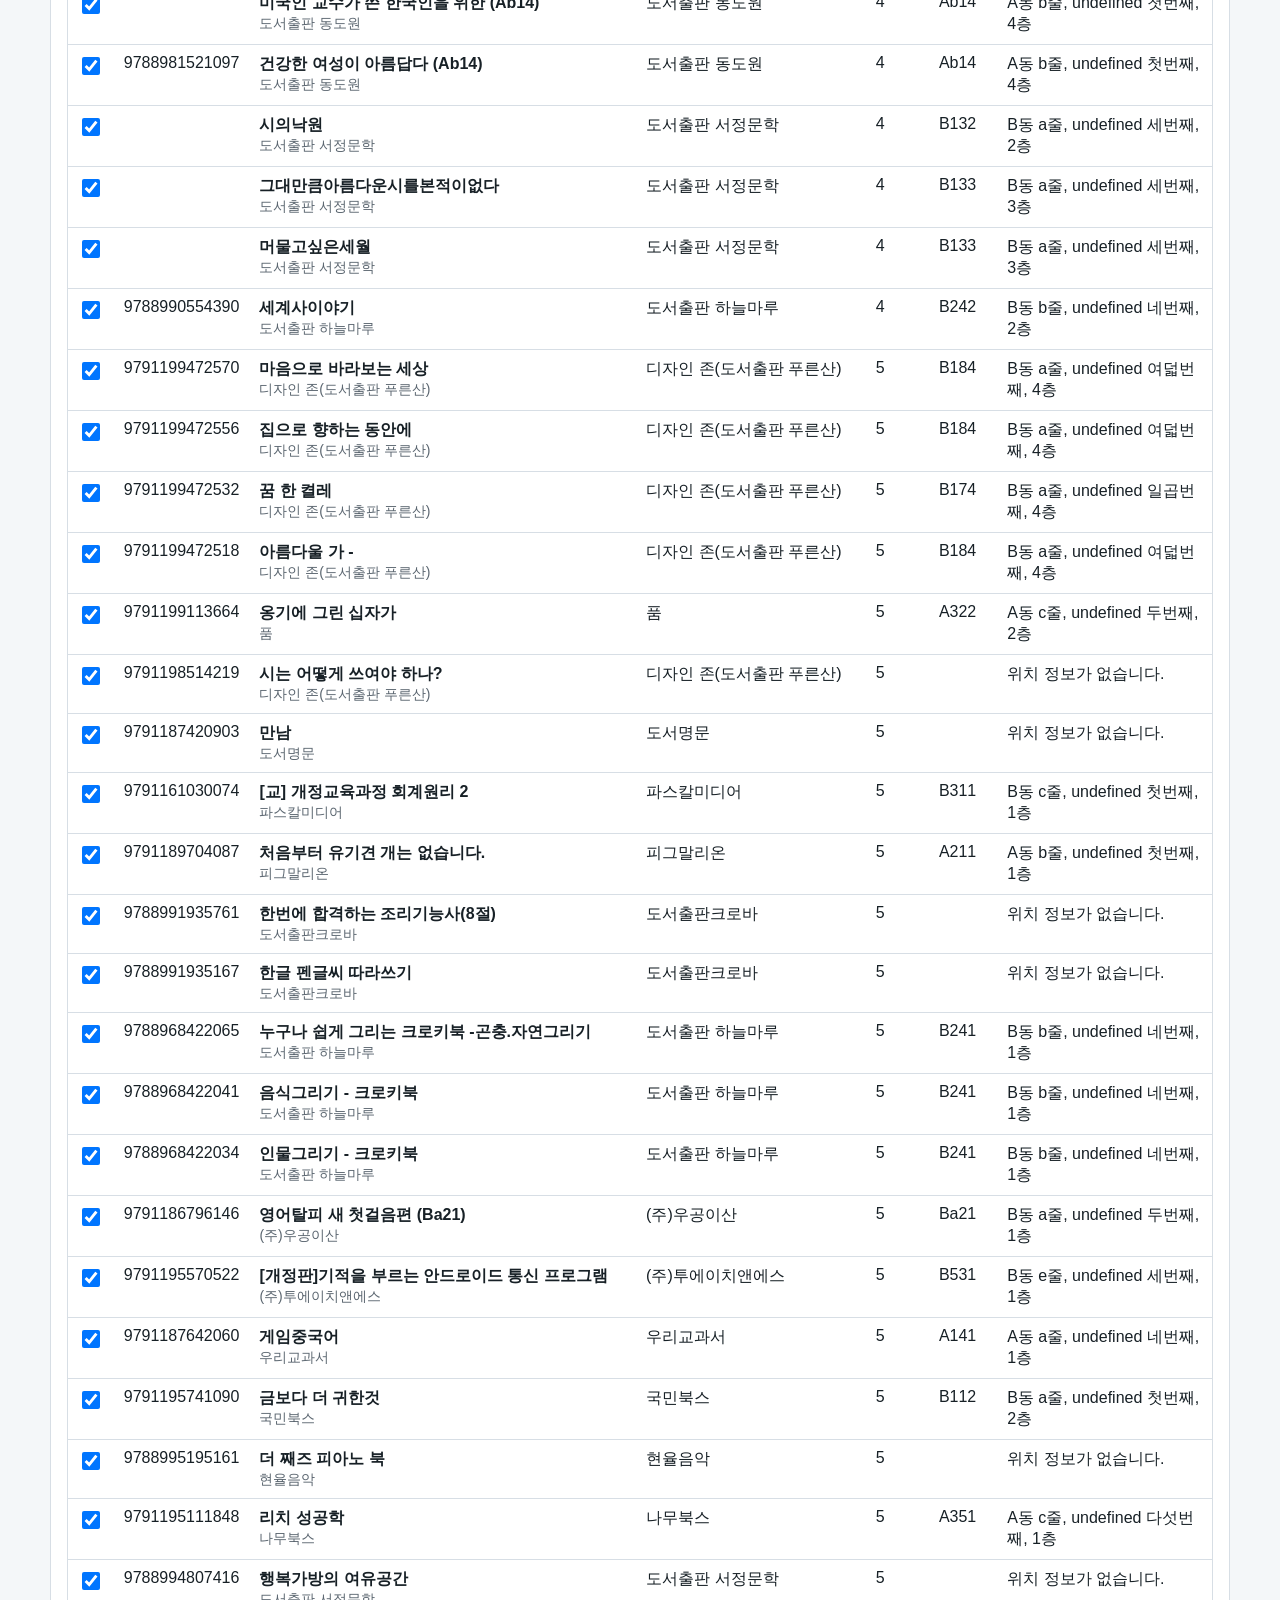
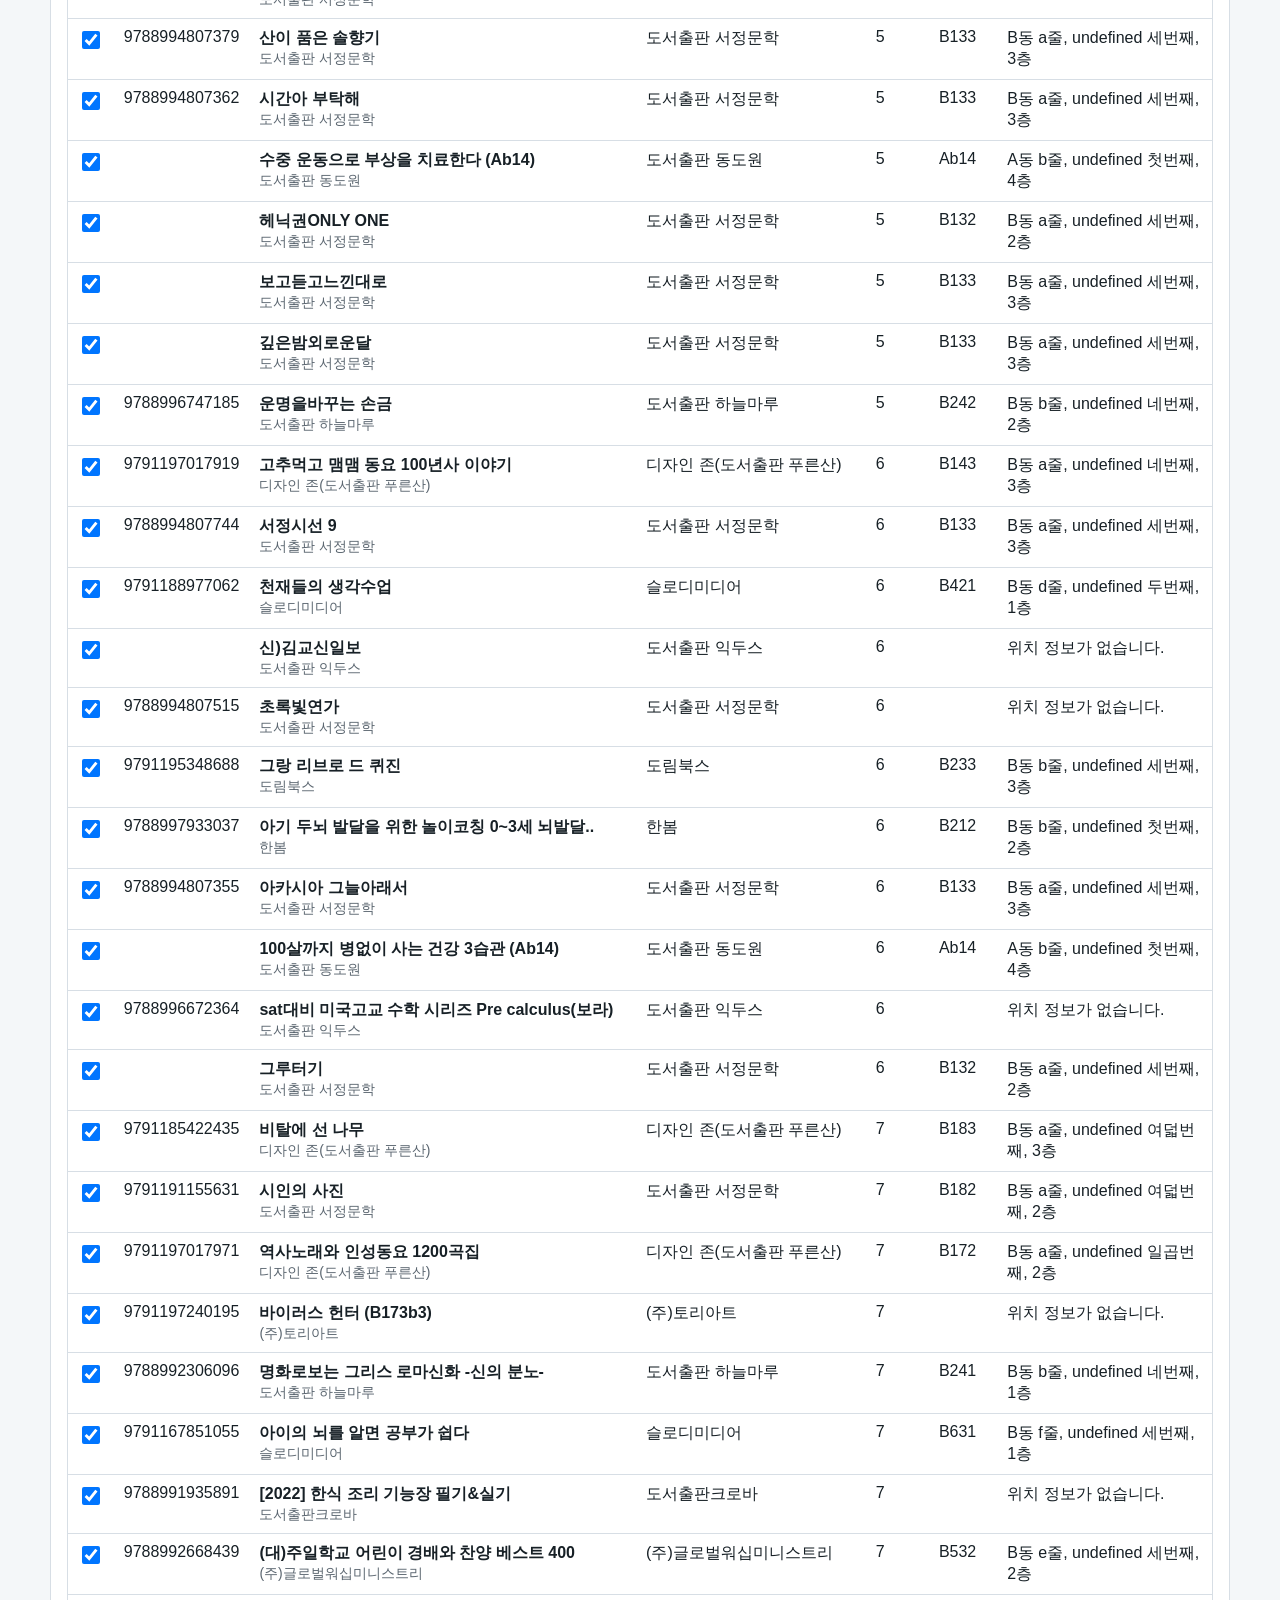
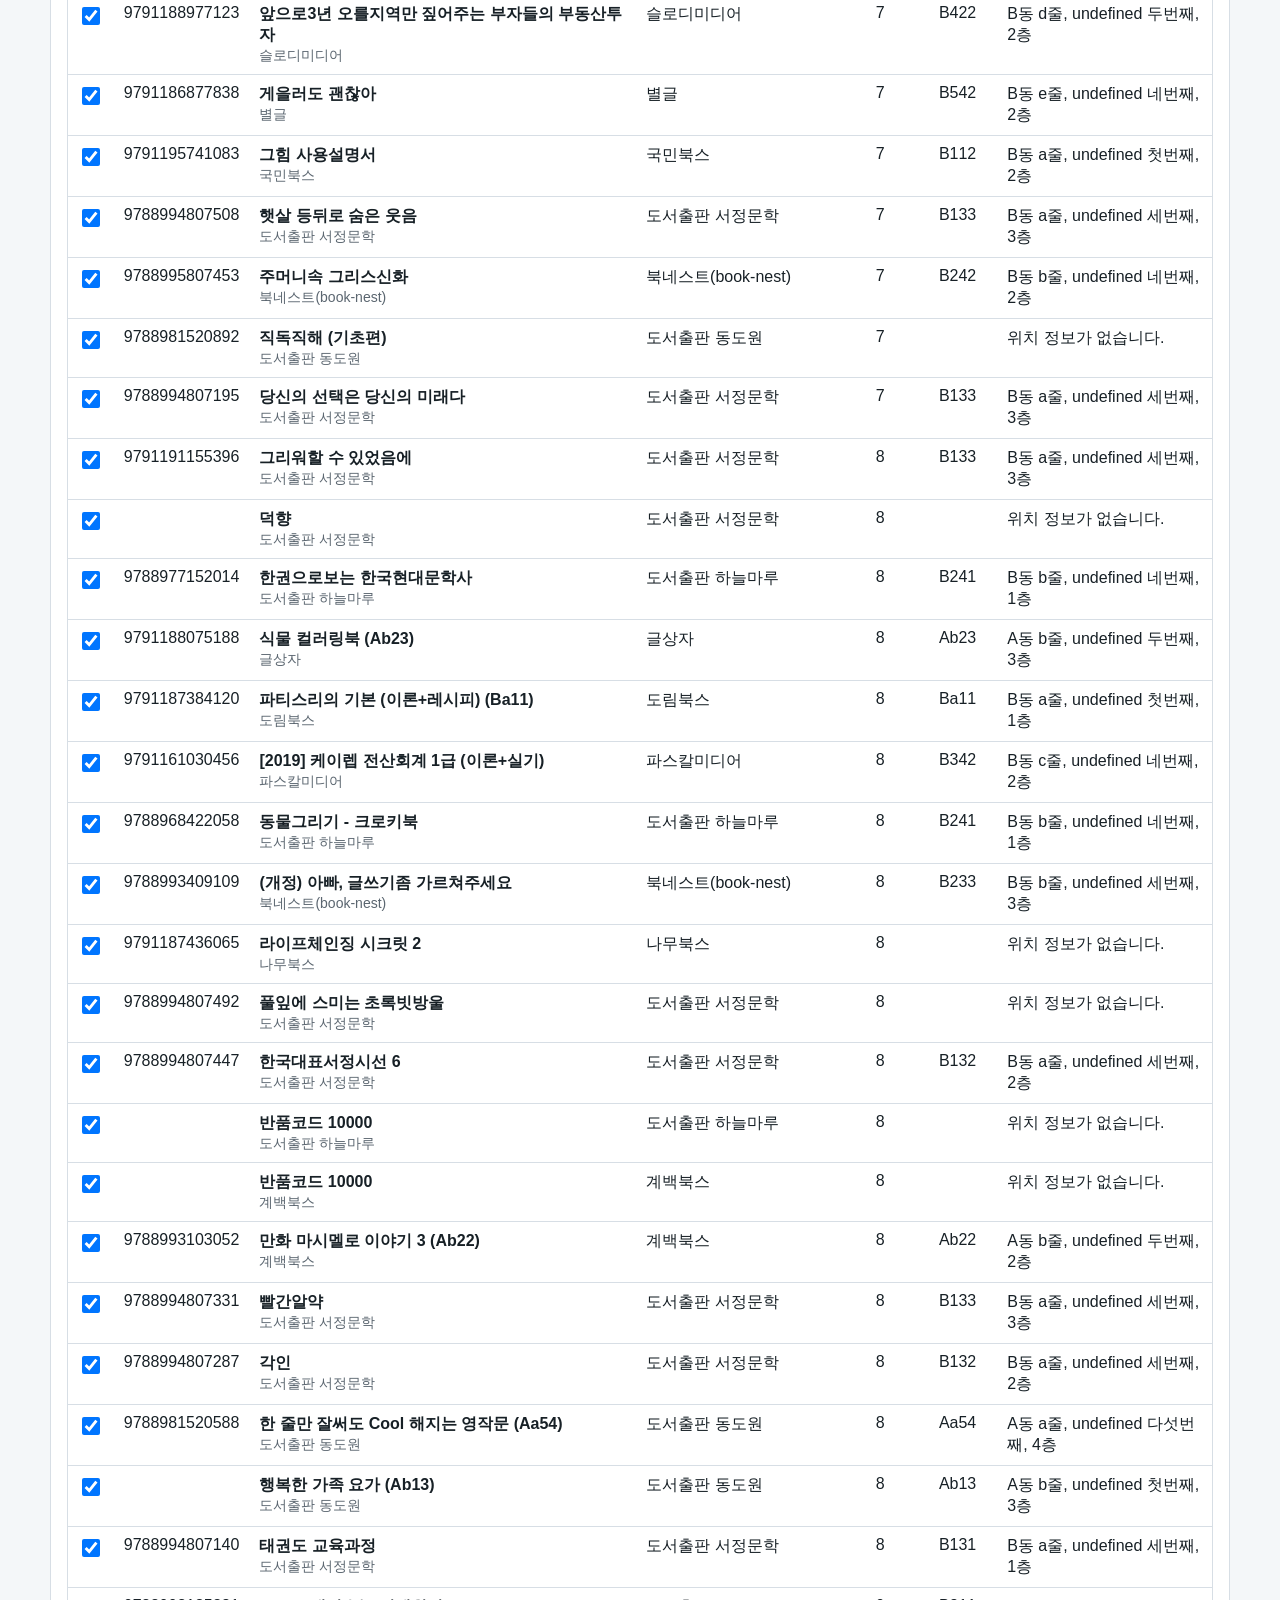
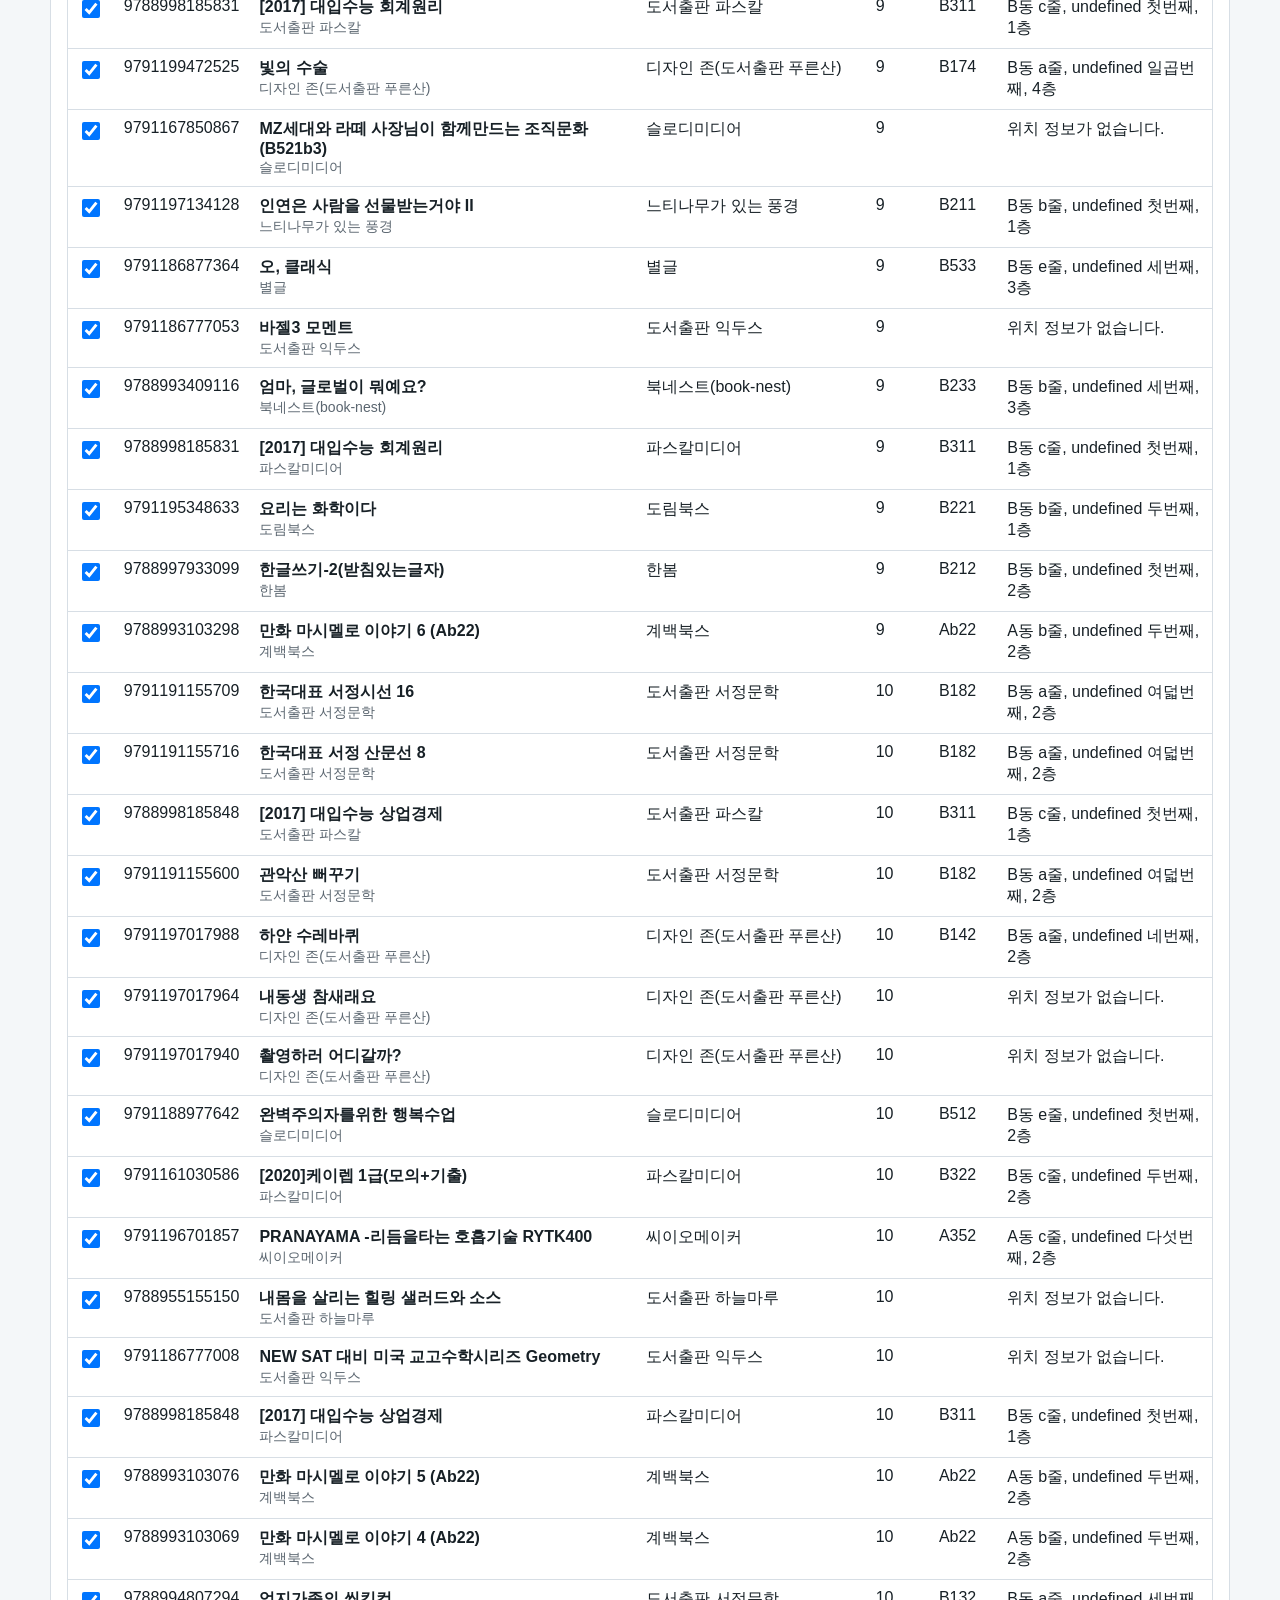
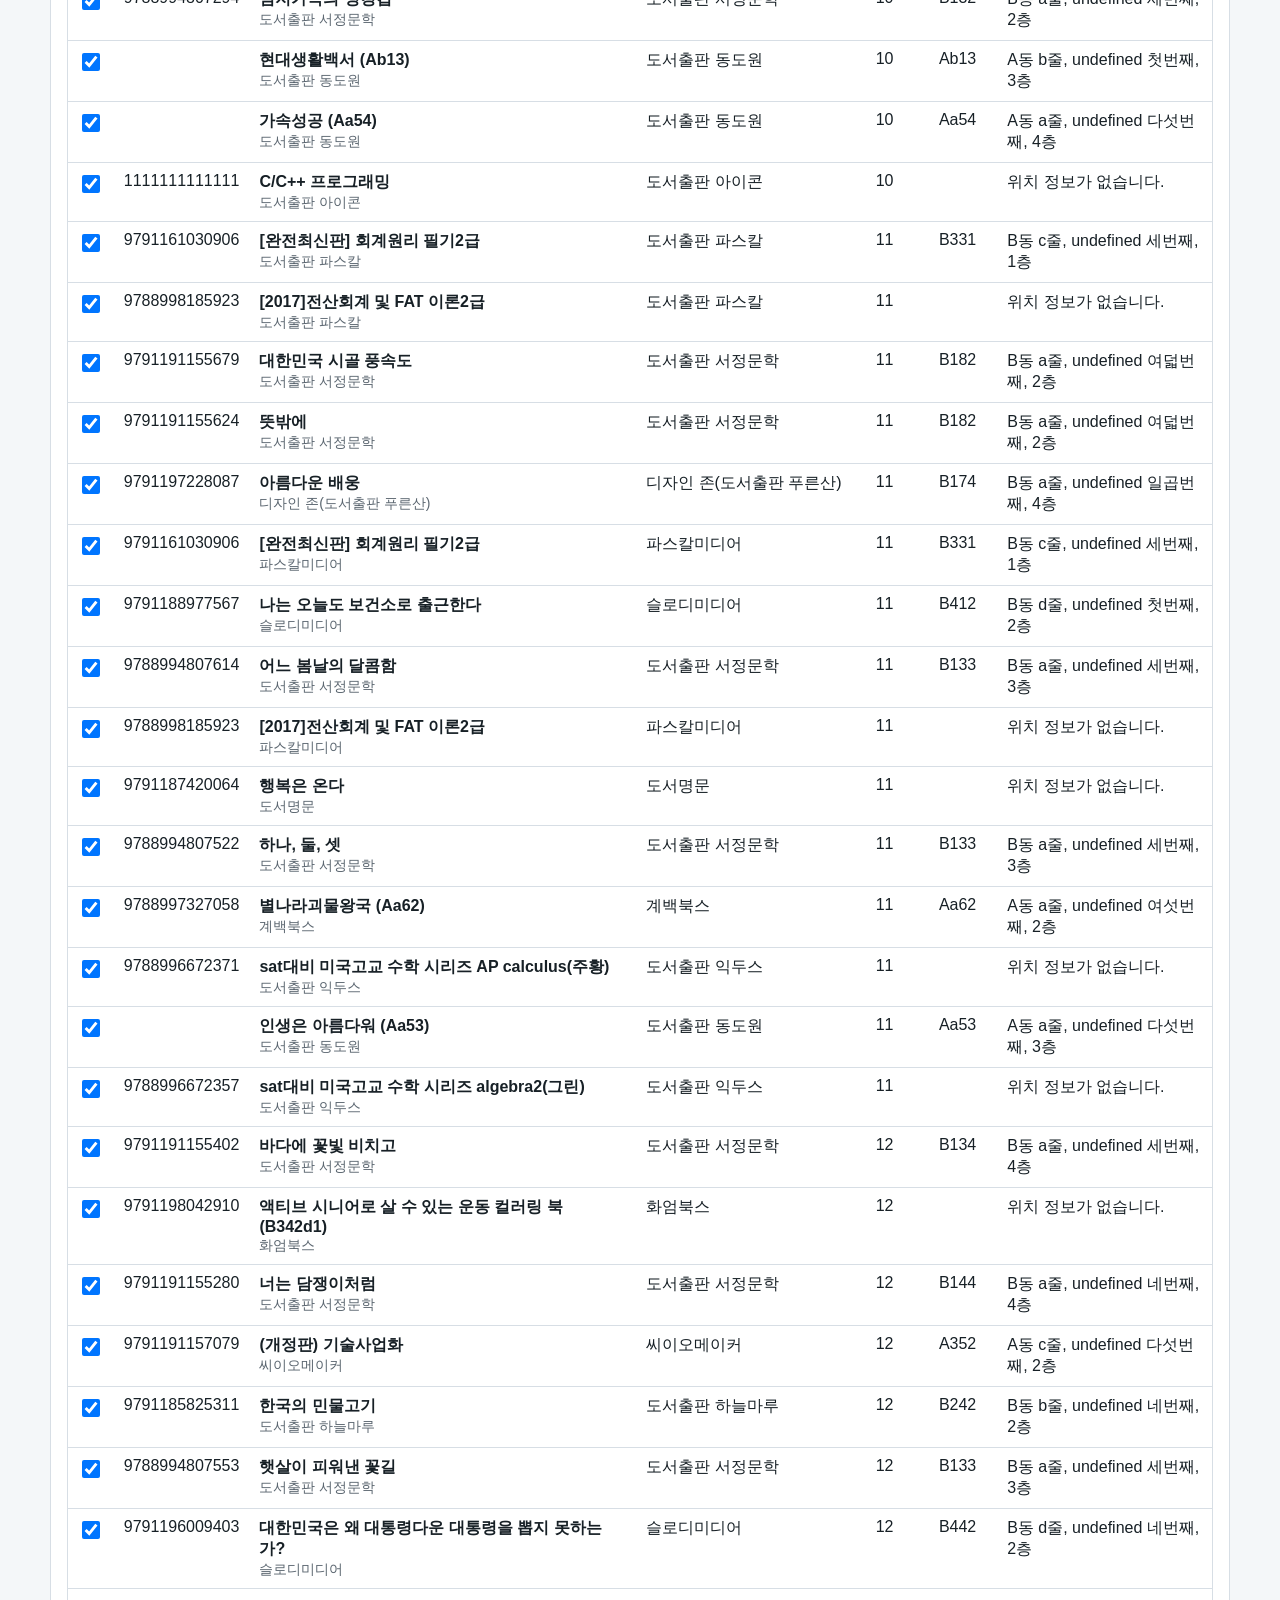
==== commit 44cb46ca: "Add files via upload" ====
--- a/index.html
+++ b/index.html
@@ -12,13 +12,13 @@
     <link rel="manifest" href="manifest.webmanifest">
     <link rel="icon" href="assets/icon.svg" type="image/svg+xml">
     <link rel="apple-touch-icon" href="assets/icon-180.png">
-    <link rel="stylesheet" href="styles.css?v=2.0.5">
+    <link rel="stylesheet" href="styles.css">
   </head>
   <body>
     <main>
       <header>
         <div>
-          <h1>ISBN 재고 위치 조회 <span class="version-badge">v2.0.6</span></h1>
+          <h1>ISBN 재고 위치 조회</h1>
           <p class="subtitle">ISBN 스캔, 위치 조회, 0재고와 위험재고 관리</p>
         </div>
         <div class="header-actions">
@@ -36,11 +36,12 @@
           </label>
           <div class="actions">
             <button id="findButton" type="button">조회</button>
-            <button id="startCameraButton" class="secondary" type="button">휴대폰 카메라 스캔</button>
+            <button id="photoScanButton" type="button">사진으로 스캔</button>
+            <button id="startCameraButton" class="secondary" type="button">실시간 카메라 스캔</button>
             <button id="stopCameraButton" class="danger" type="button" disabled>카메라 끄기</button>
+            <input id="photoInput" type="file" accept="image/*" capture="environment" hidden>
           </div>
-          <p class="small scan-help">아이폰은 반드시 <b>Safari</b> 또는 홈 화면에 추가한 앱에서 열어야 카메라가 동작합니다. (Chrome/Naver/Kakao 인앱 브라우저 불가)</p>
-          <p id="scanStatus" class="scan-status" hidden></p>
+          <p class="small scan-help"><b>아이폰은 「사진으로 스캔」을 사용하세요.</b> 카메라로 바코드를 찍으면 자동으로 읽습니다. (실시간 카메라 스캔은 iOS에서 동작하지 않을 수 있습니다.)</p>
           <div id="cameraBox" class="camera-box">
             <video id="video" autoplay muted playsinline></video>
             <div id="html5Reader"></div>
@@ -141,6 +142,6 @@
         </div>
       </section>
     </main>
-    <script src="app.js?v=2.0.5"></script>
+    <script src="app.js"></script>
   </body>
 </html>
--- a/styles.css
+++ b/styles.css
@@ -58,20 +58,6 @@
   letter-spacing: 0;
 }
 
-.version-badge {
-  display: inline-block;
-  font-size: 13px;
-  font-weight: 700;
-  color: var(--brand-dark);
-  background: #d9eef3;
-  padding: 4px 10px;
-  border-radius: 999px;
-  margin-left: 10px;
-  vertical-align: middle;
-  letter-spacing: 0.3px;
-  border: 1px solid #b8dde5;
-}
-
 h2 {
   font-size: 19px;
   margin-bottom: 12px;
@@ -248,30 +234,6 @@
   background: #101820;
 }
 
-.scan-status {
-  margin-top: 10px;
-  padding: 10px 12px;
-  border-radius: 6px;
-  background: #fff7e6;
-  border: 1px solid #f0d28a;
-  color: #7a5a00;
-  font-size: 14px;
-  font-weight: 600;
-  word-break: keep-all;
-}
-
-.scan-status.error {
-  background: #fdecea;
-  border-color: #f0b3ae;
-  color: var(--warn);
-}
-
-.scan-status.ok {
-  background: #eaf6ee;
-  border-color: #a9d8ba;
-  color: var(--safe);
-}
-
 video {
   display: block;
   width: 100%;
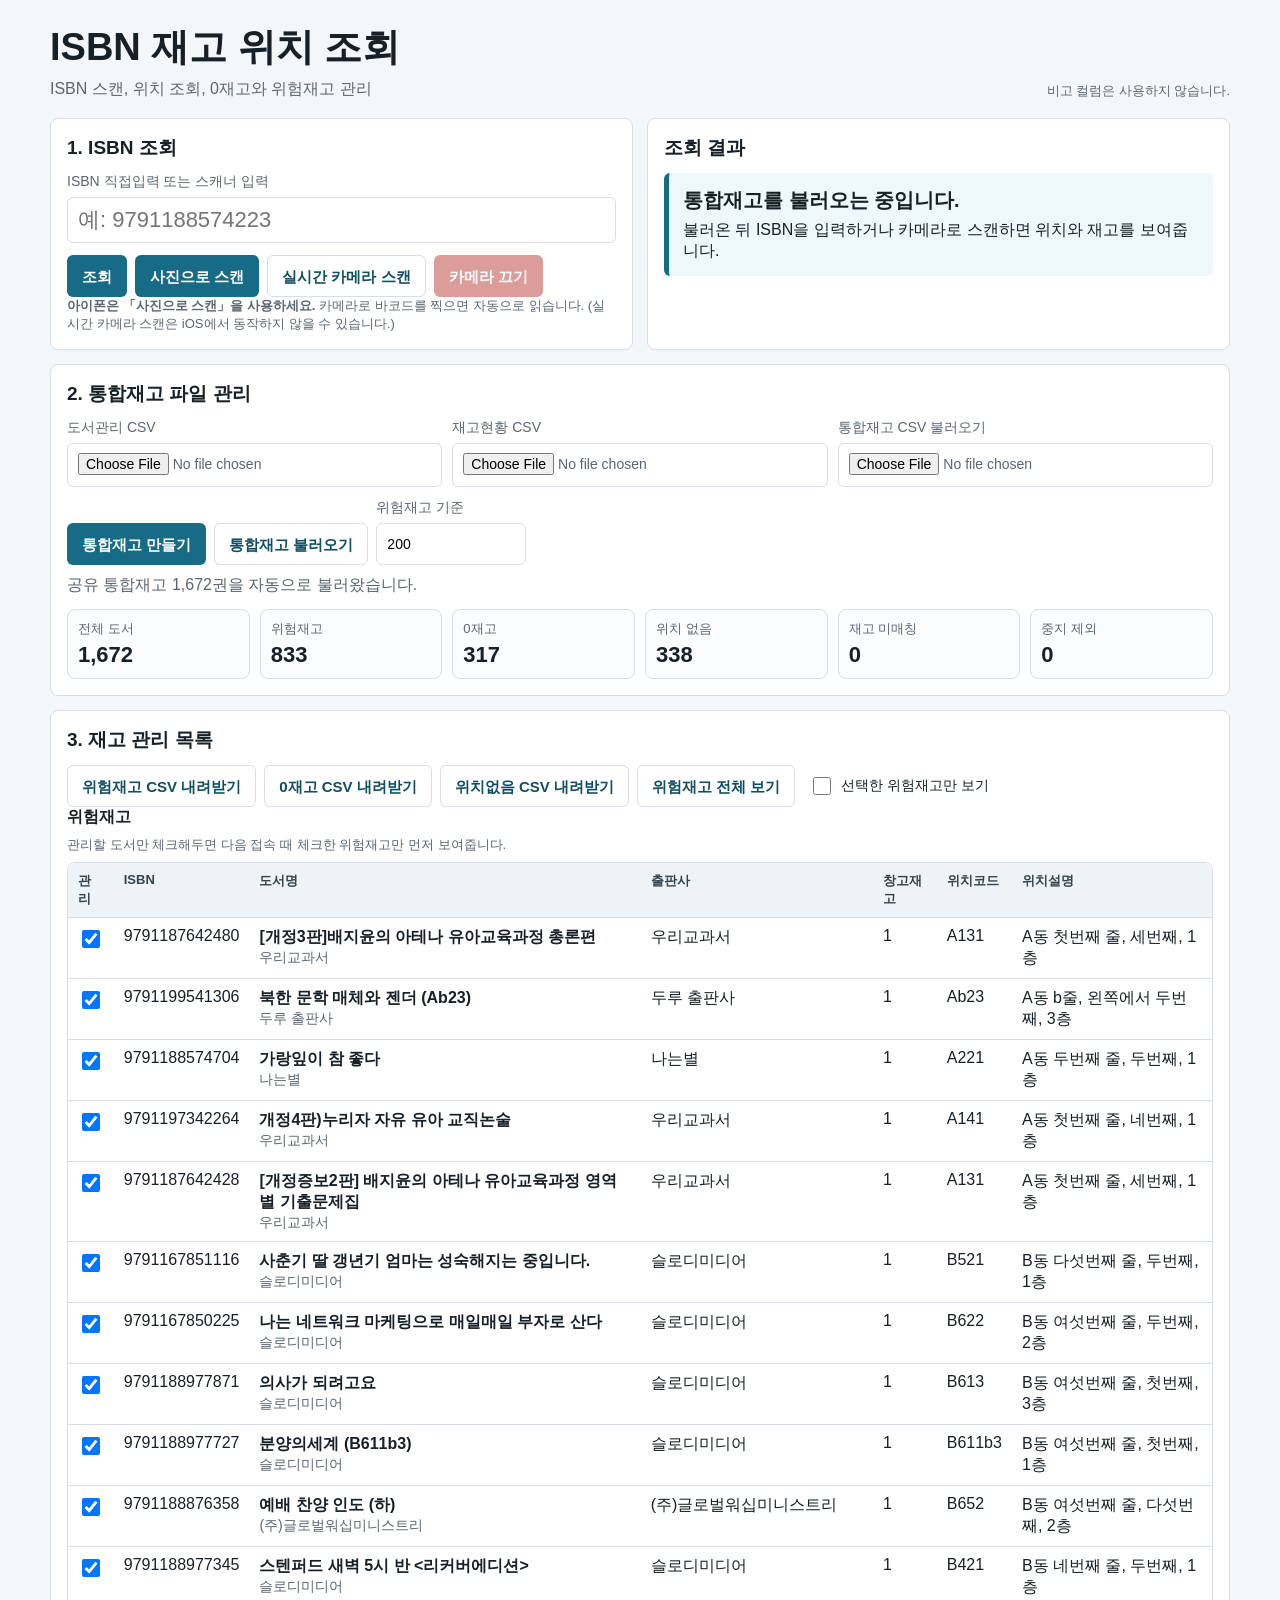
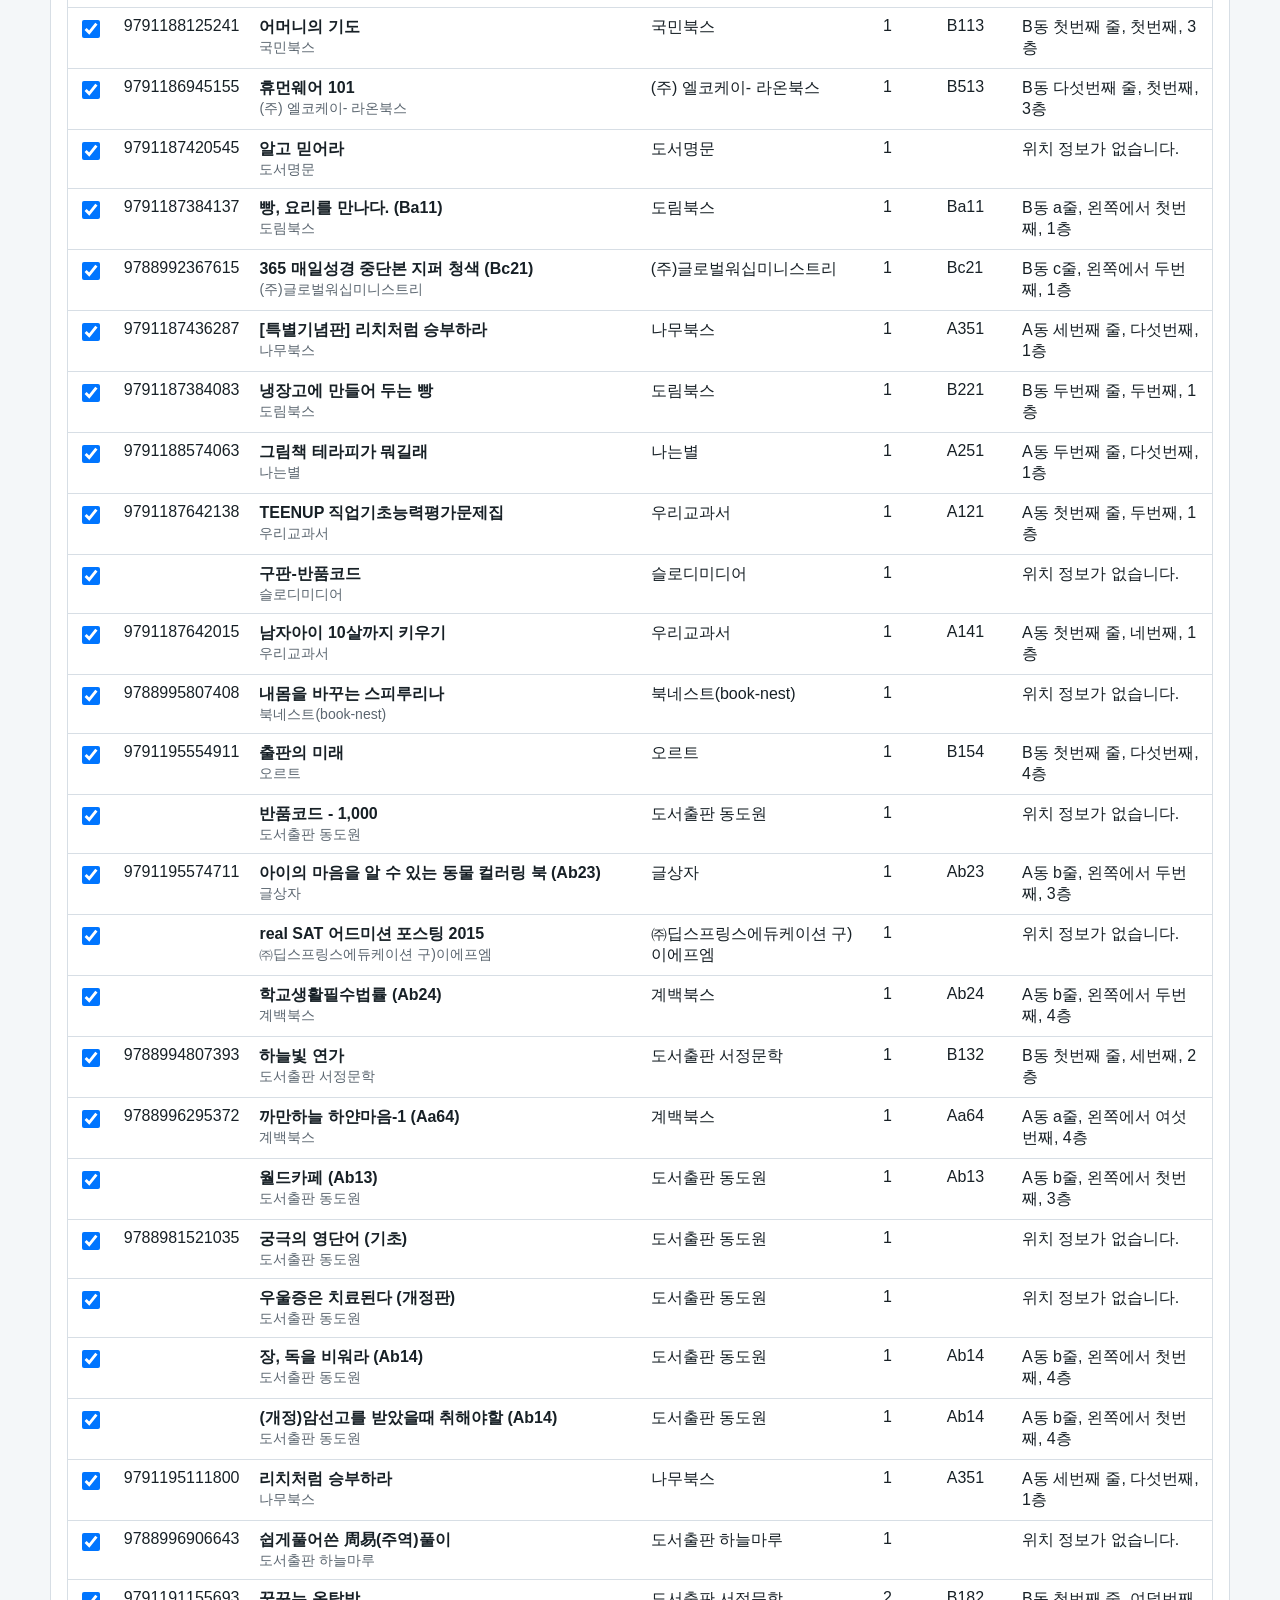
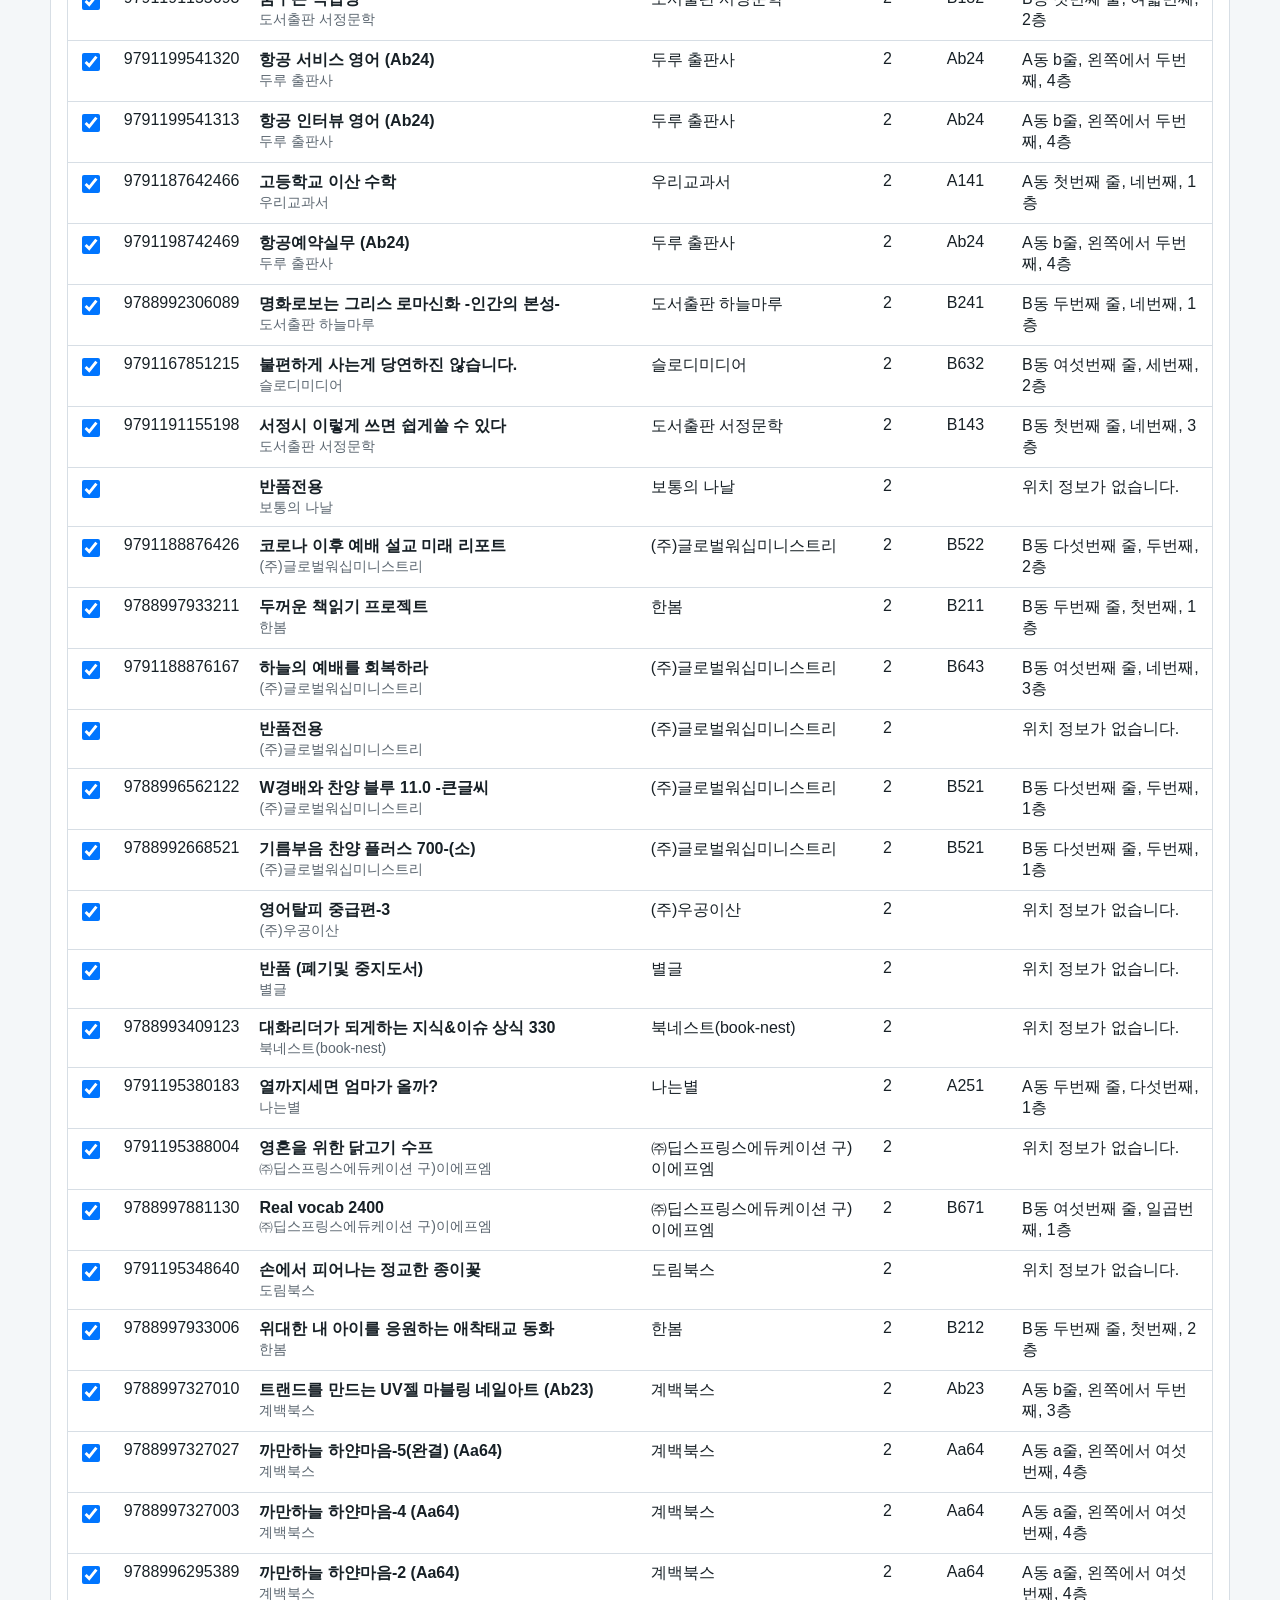
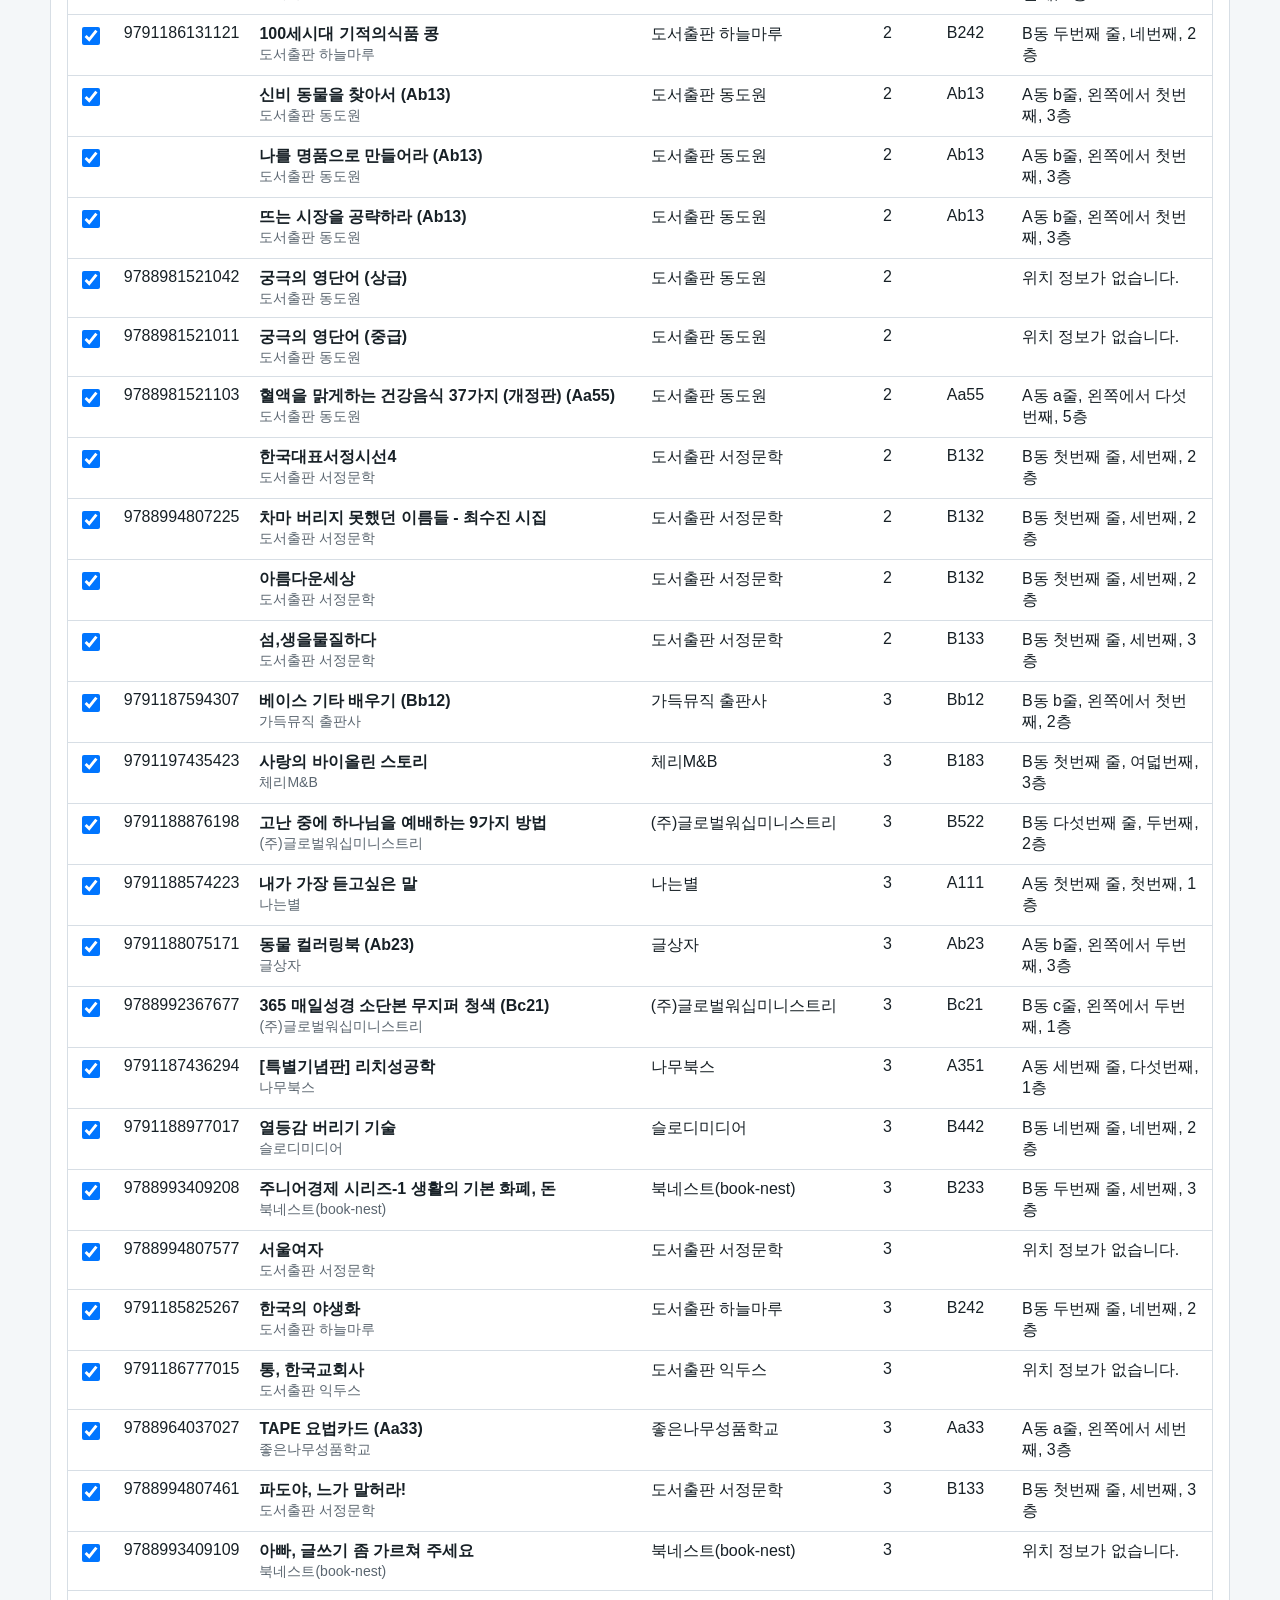
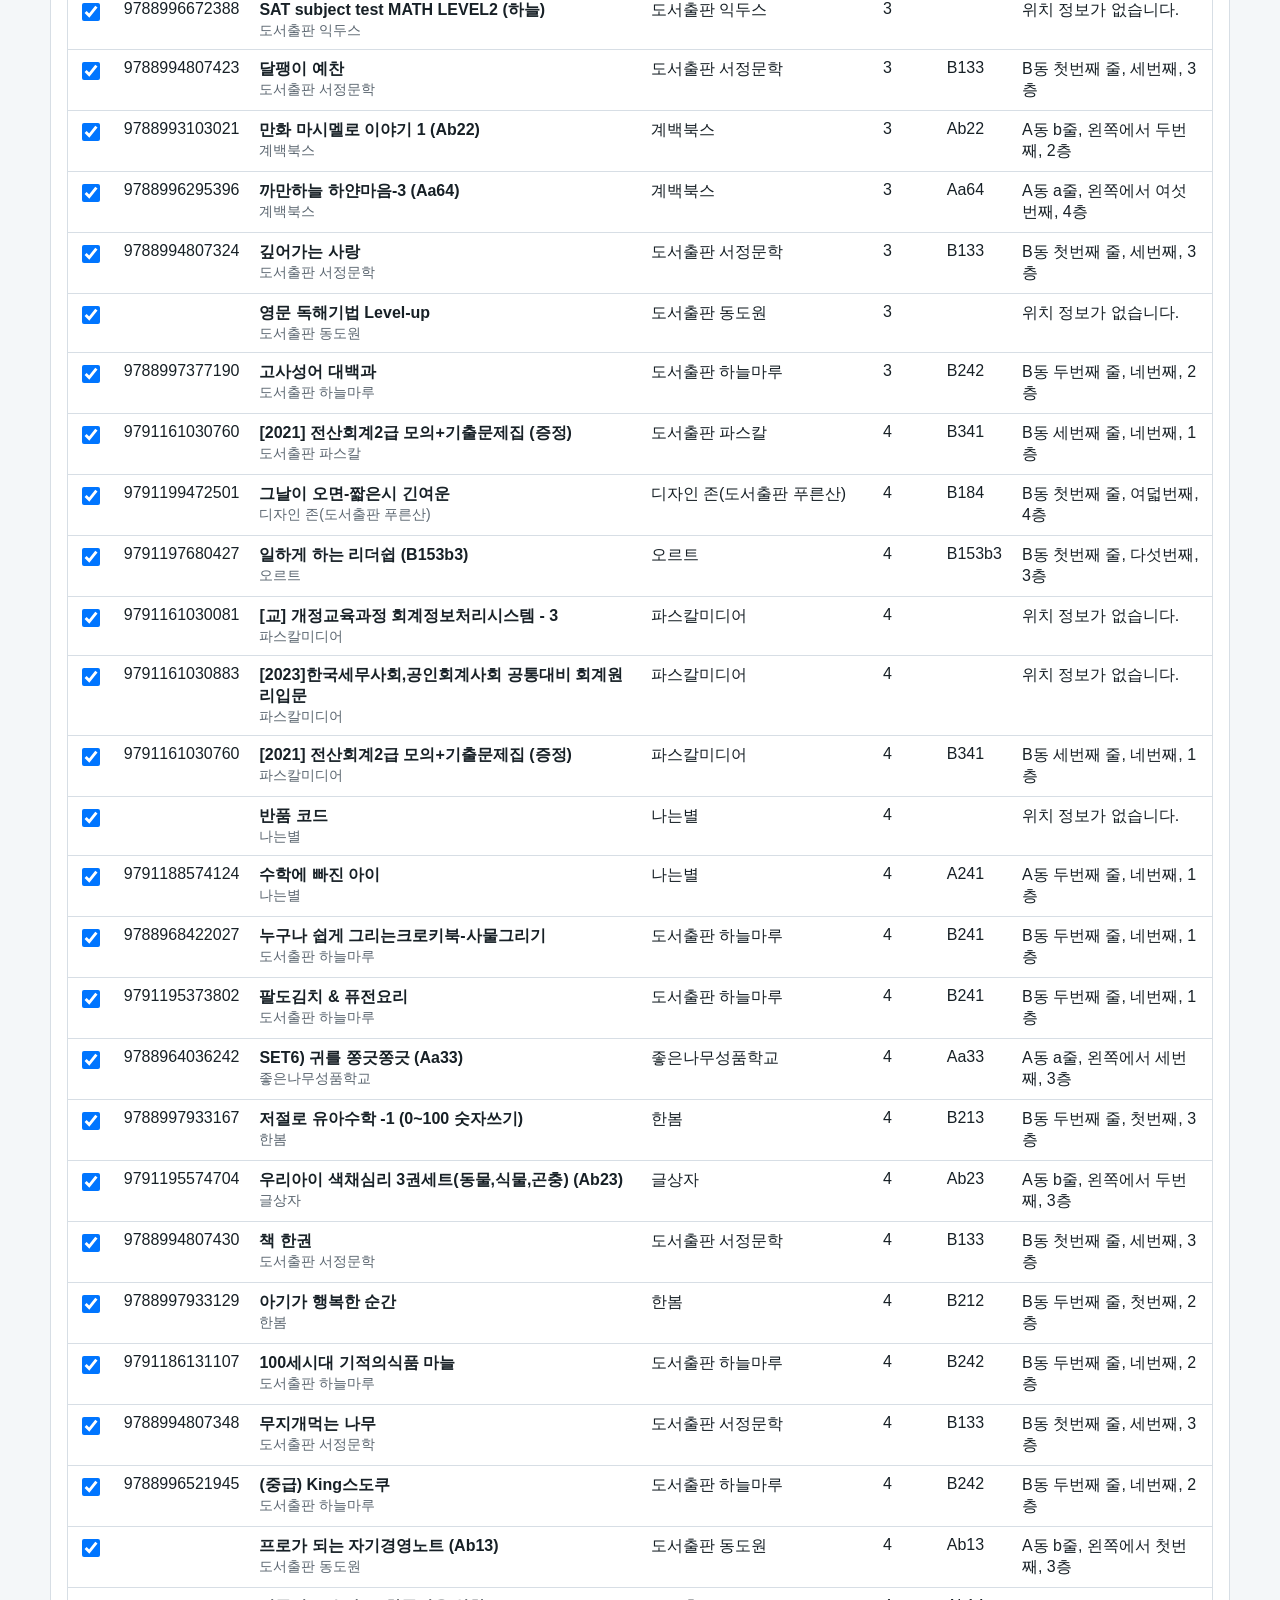
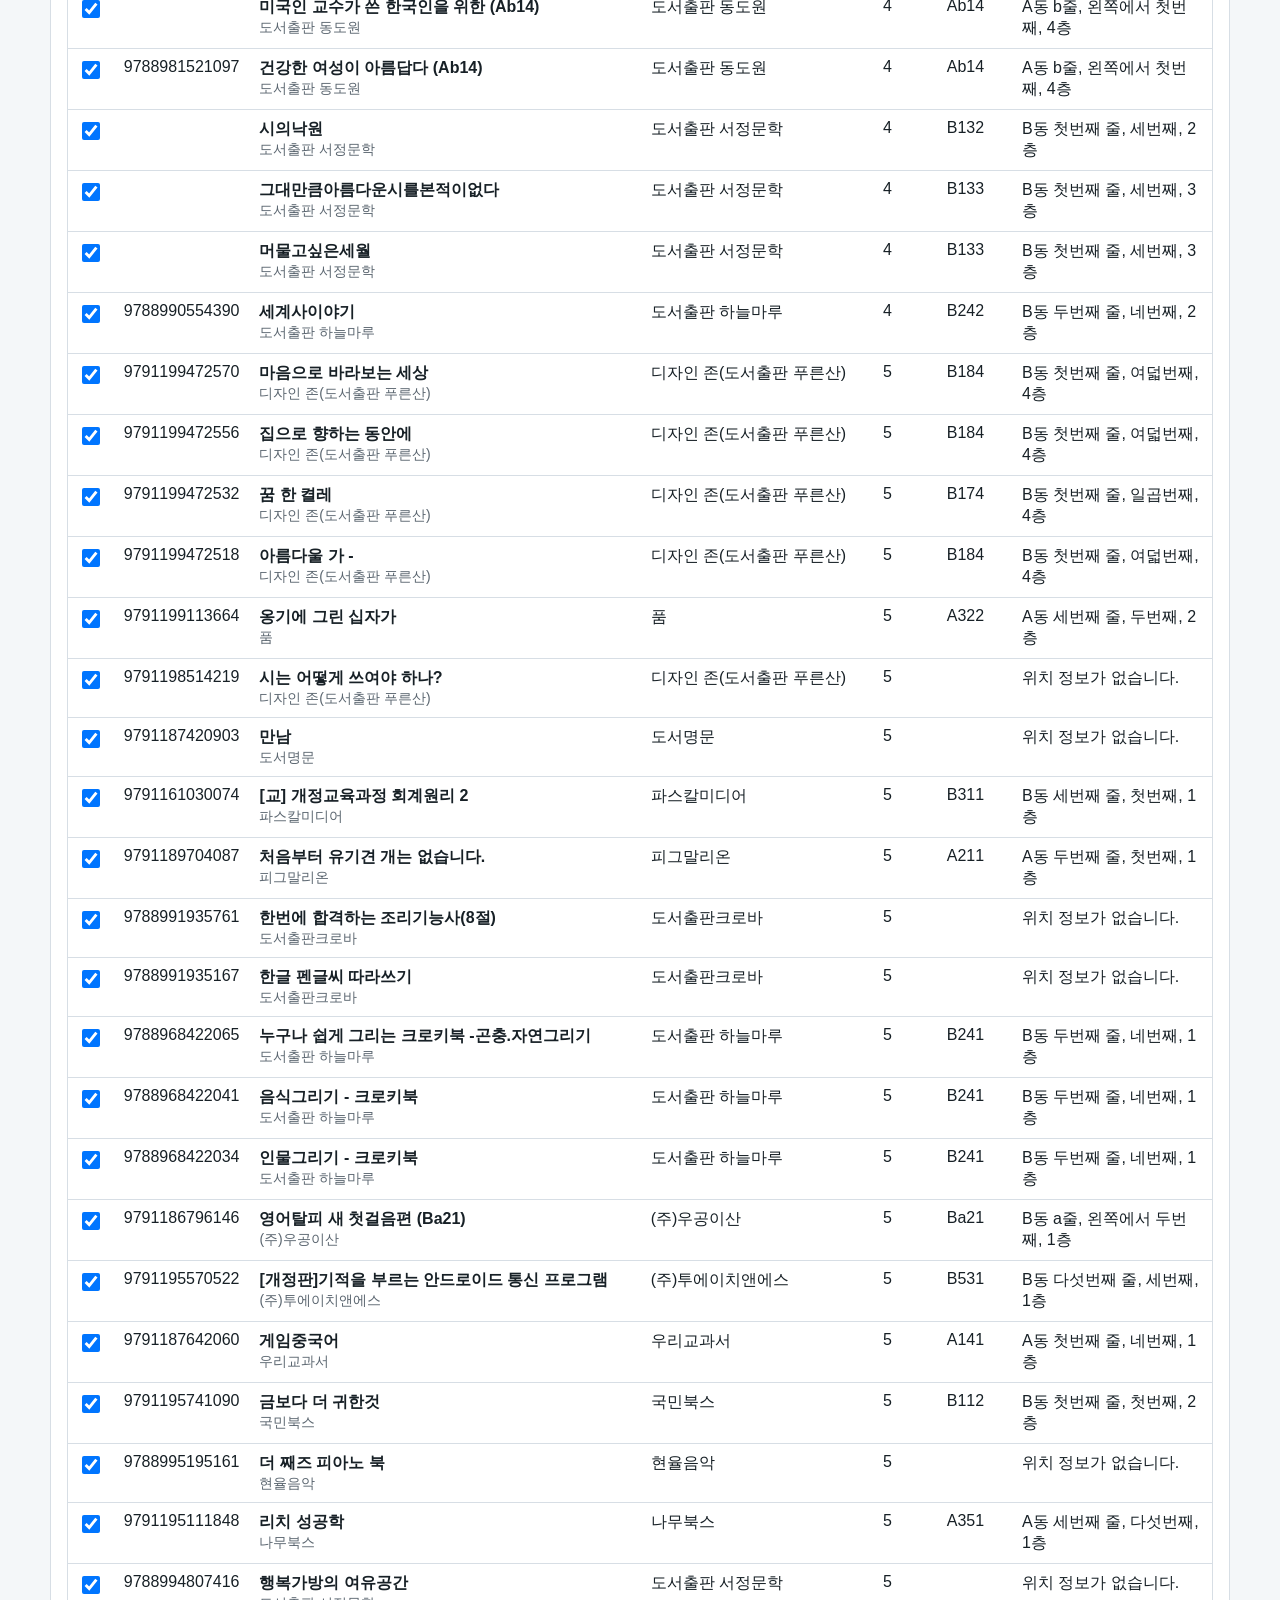
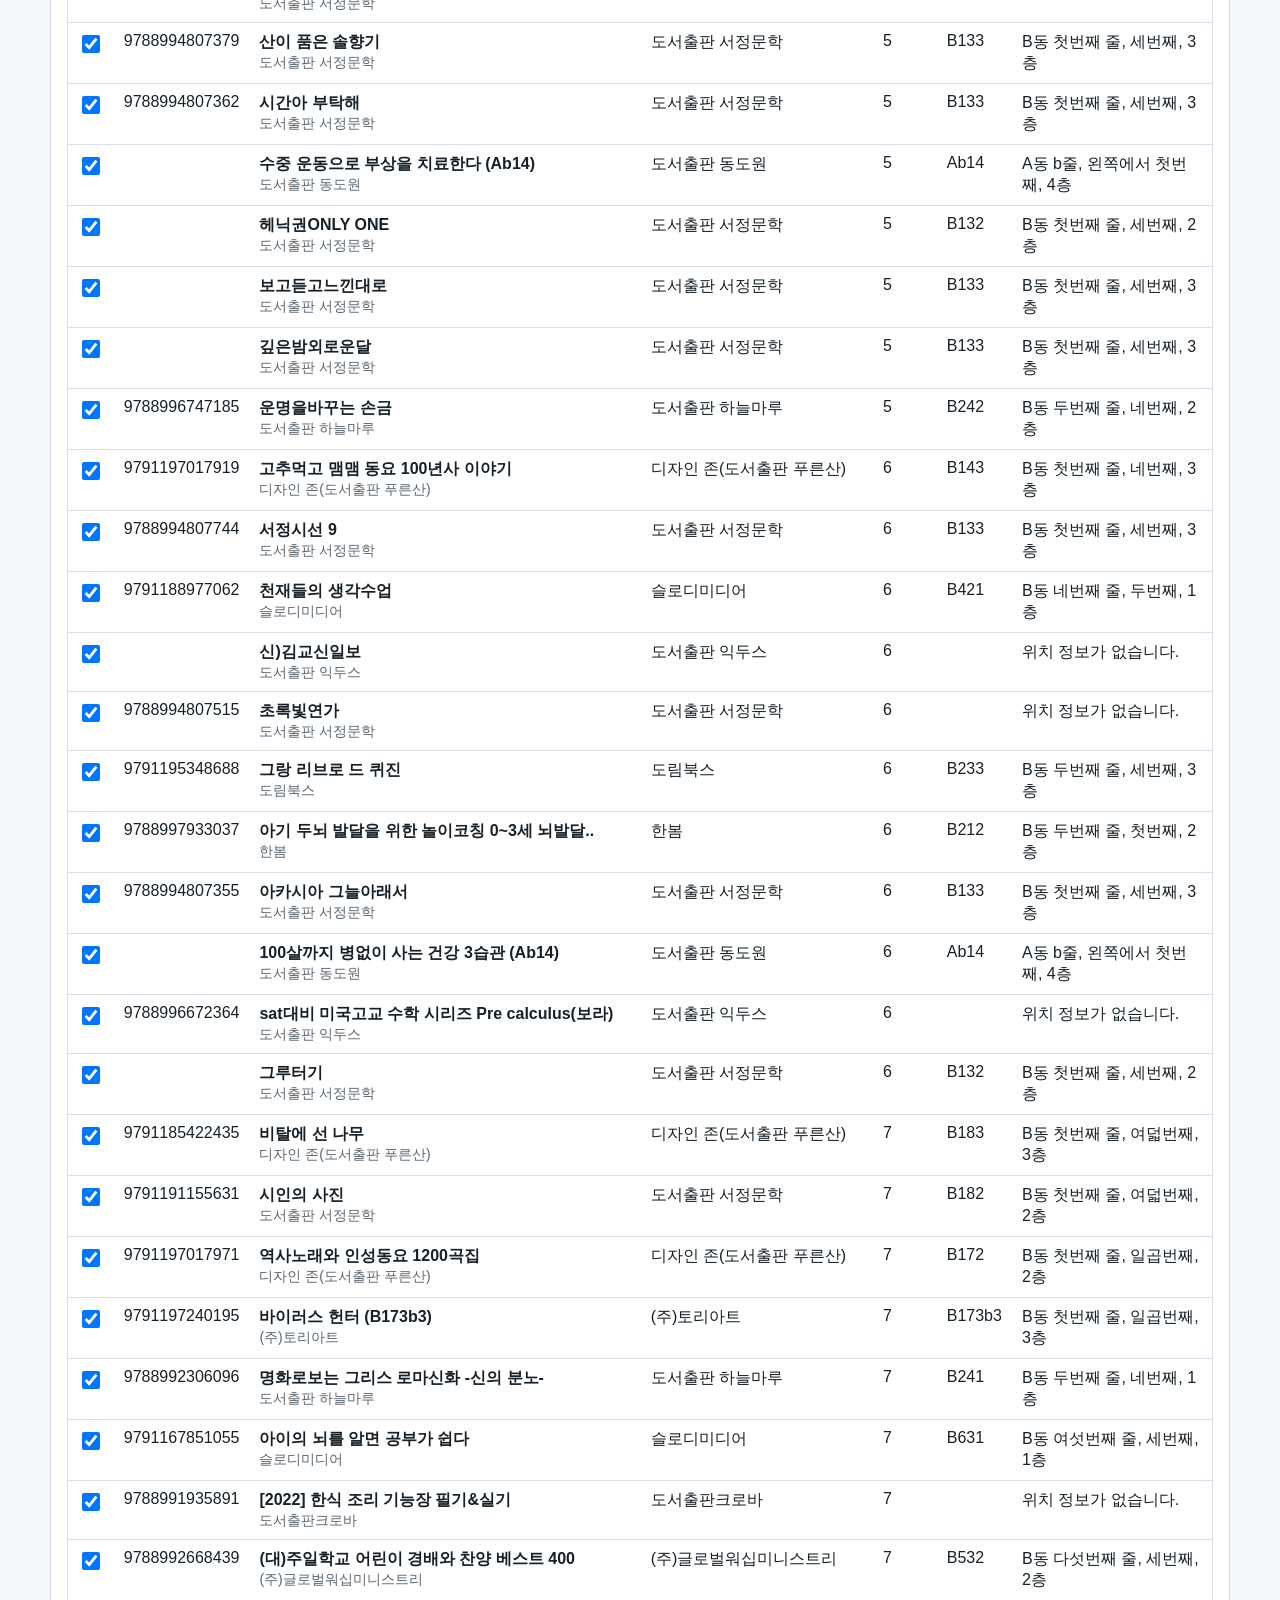
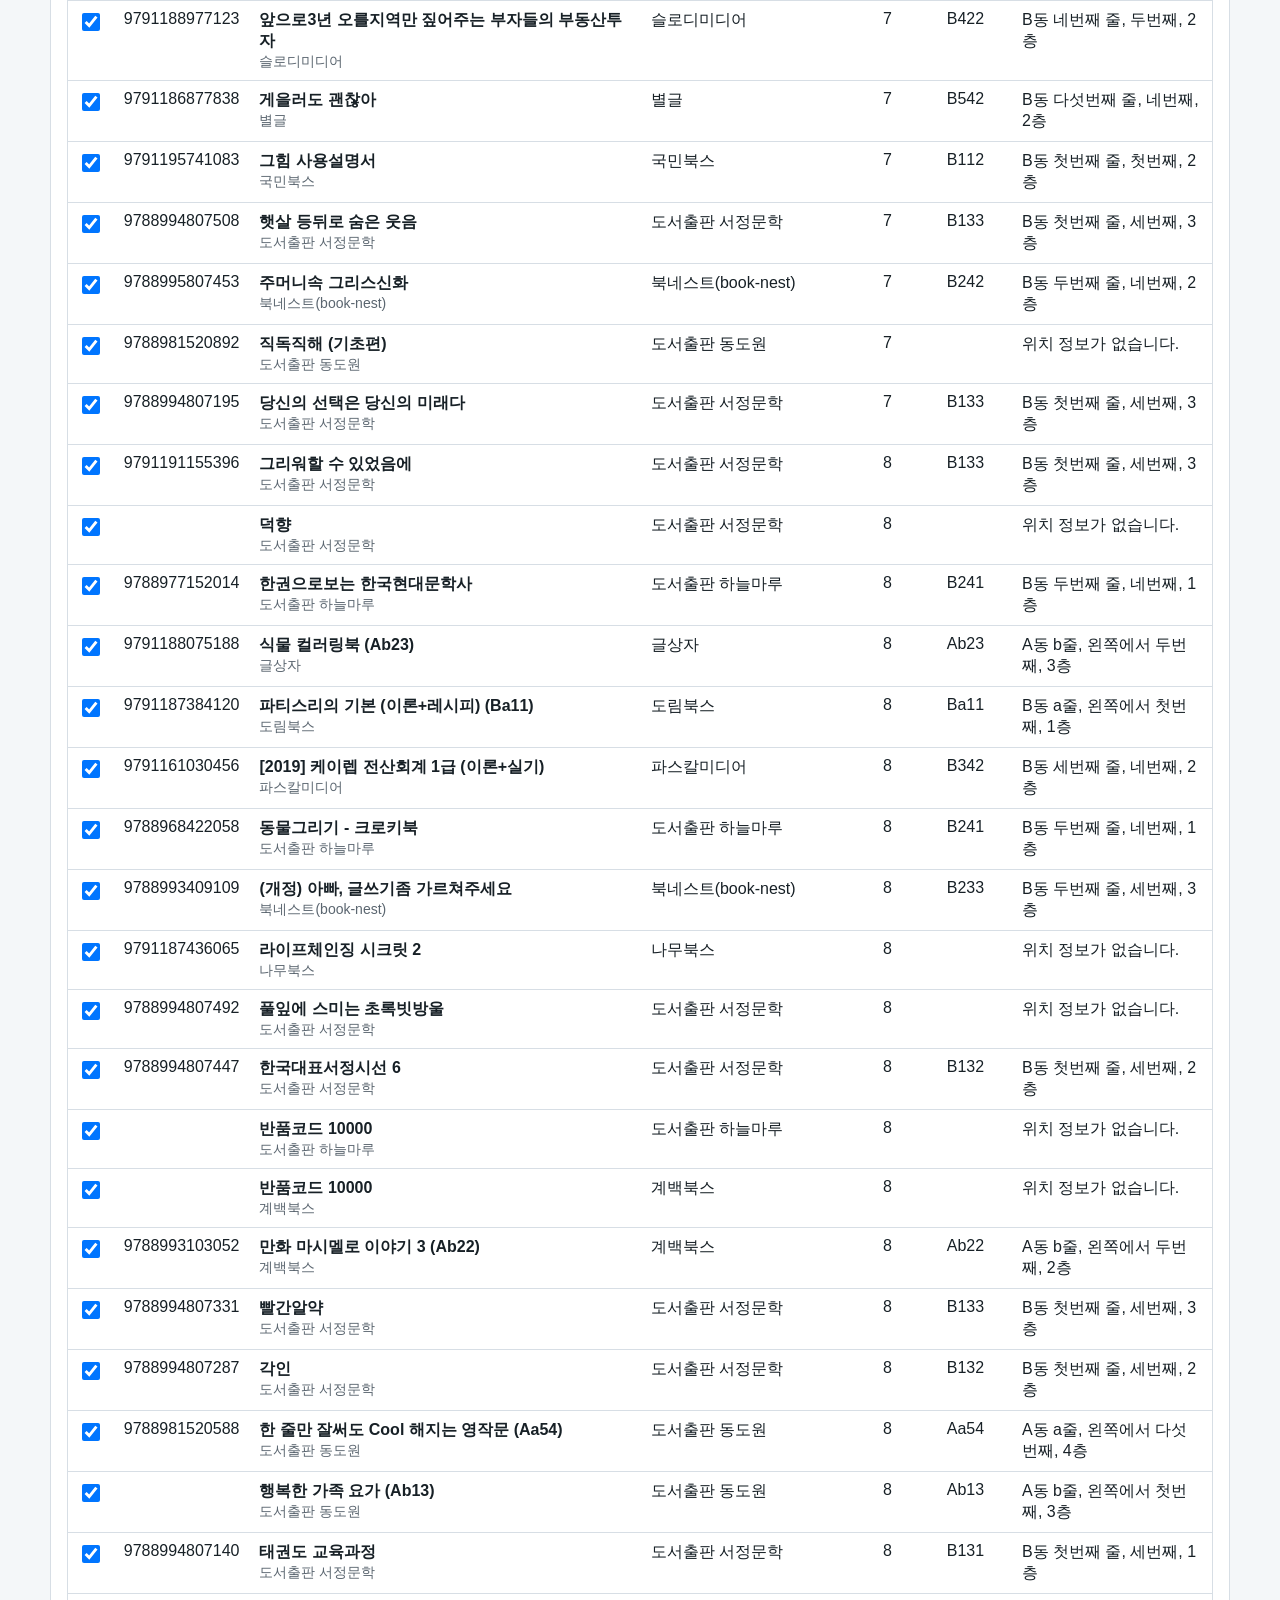
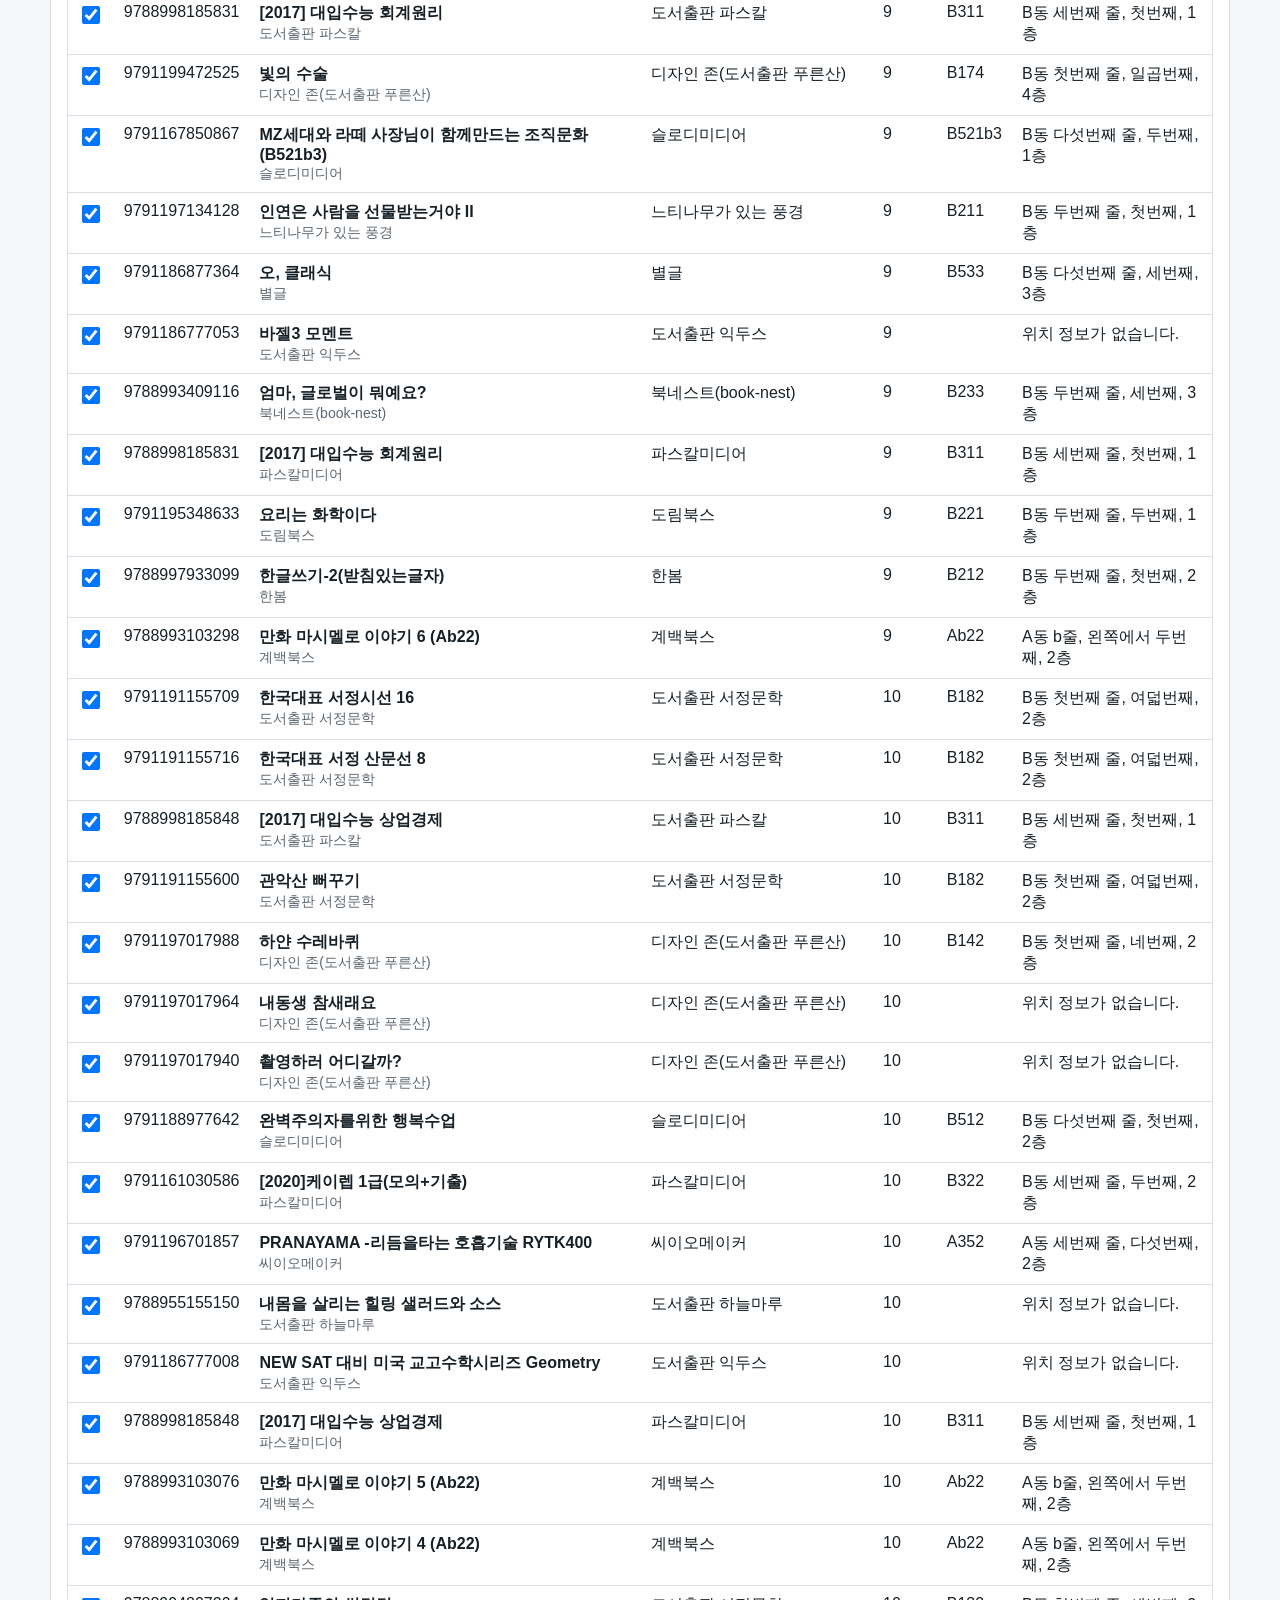
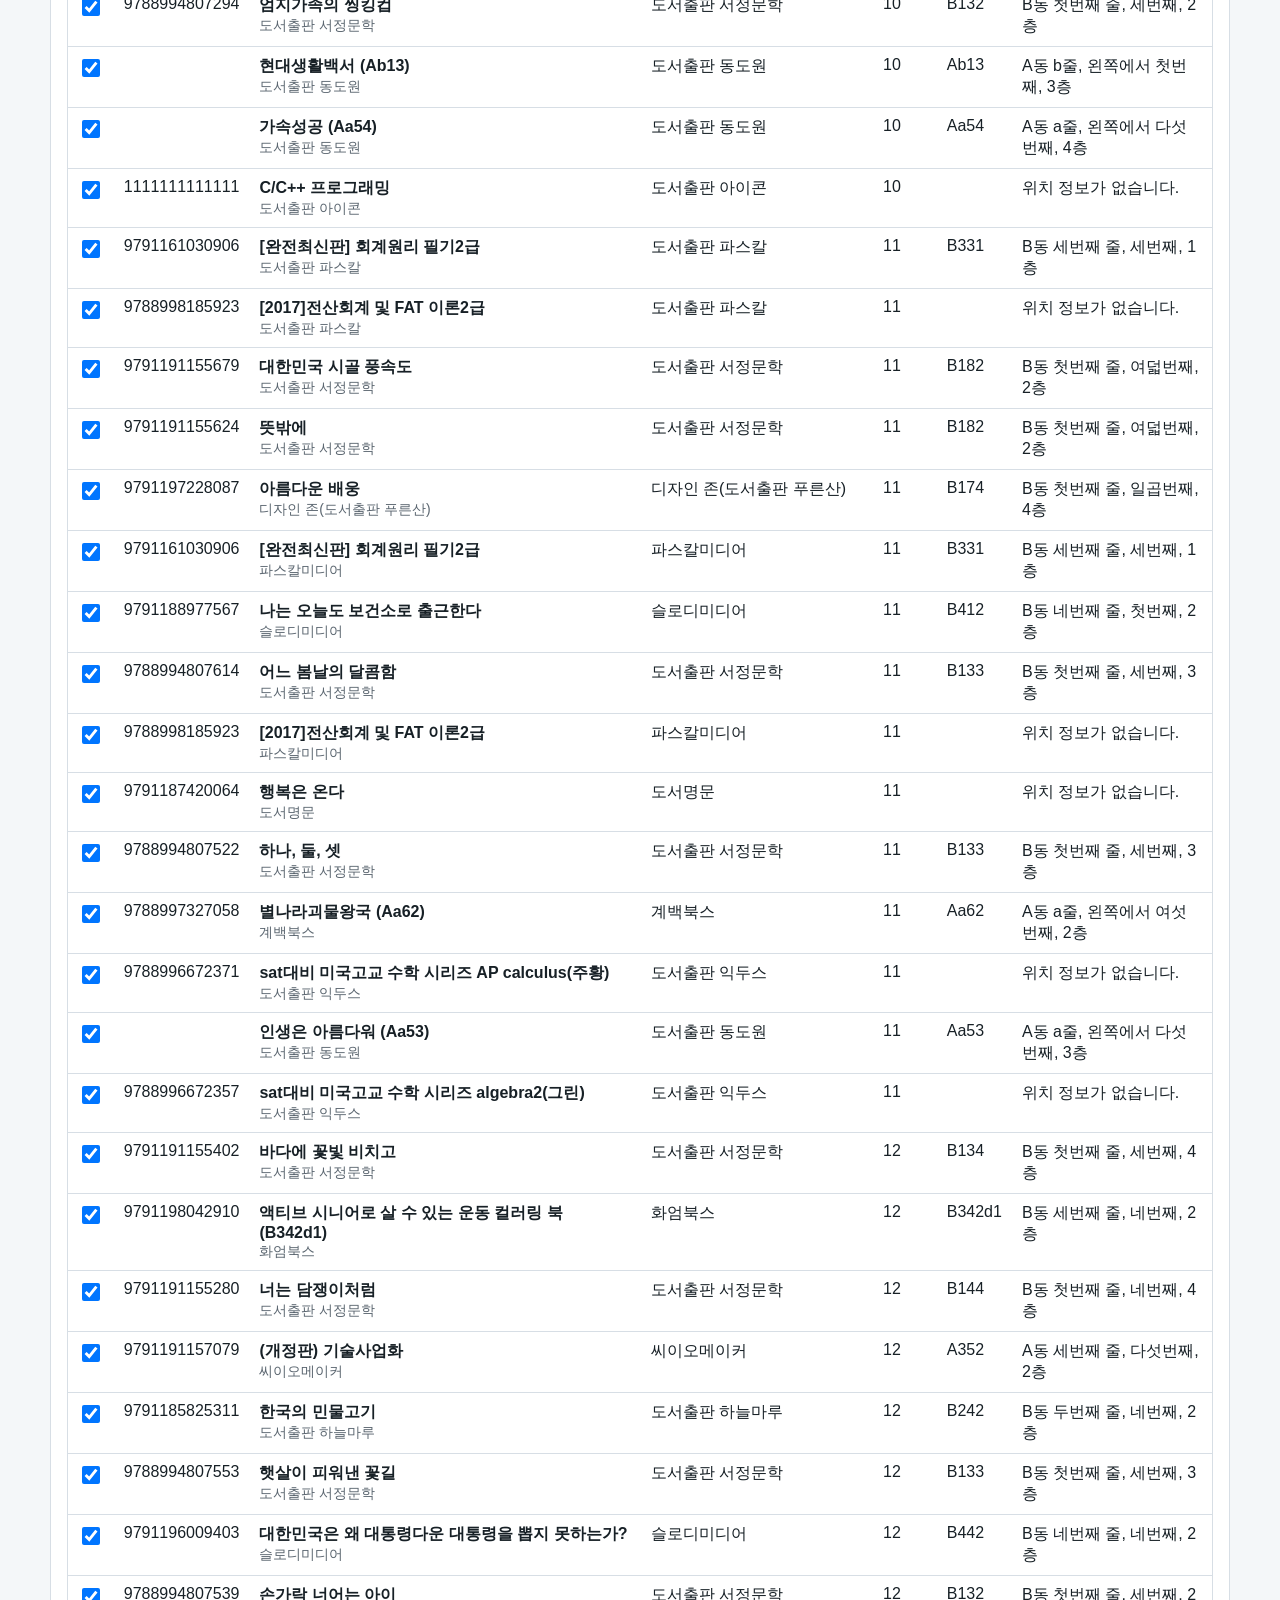
==== commit 1f72457c: "Add files via upload" ====
--- a/index.html
+++ b/index.html
@@ -97,6 +97,7 @@
           <div class="actions">
             <button id="downloadRiskButton" class="secondary" type="button" disabled>위험재고 CSV 내려받기</button>
             <button id="downloadZeroButton" class="secondary" type="button" disabled>0재고 CSV 내려받기</button>
+            <button id="downloadNoLocationButton" class="secondary" type="button" disabled>위치없음 CSV 내려받기</button>
             <button id="showAllRiskButton" class="secondary" type="button">위험재고 전체 보기</button>
             <label class="inline-check">
               <input id="selectedRiskOnly" type="checkbox">
